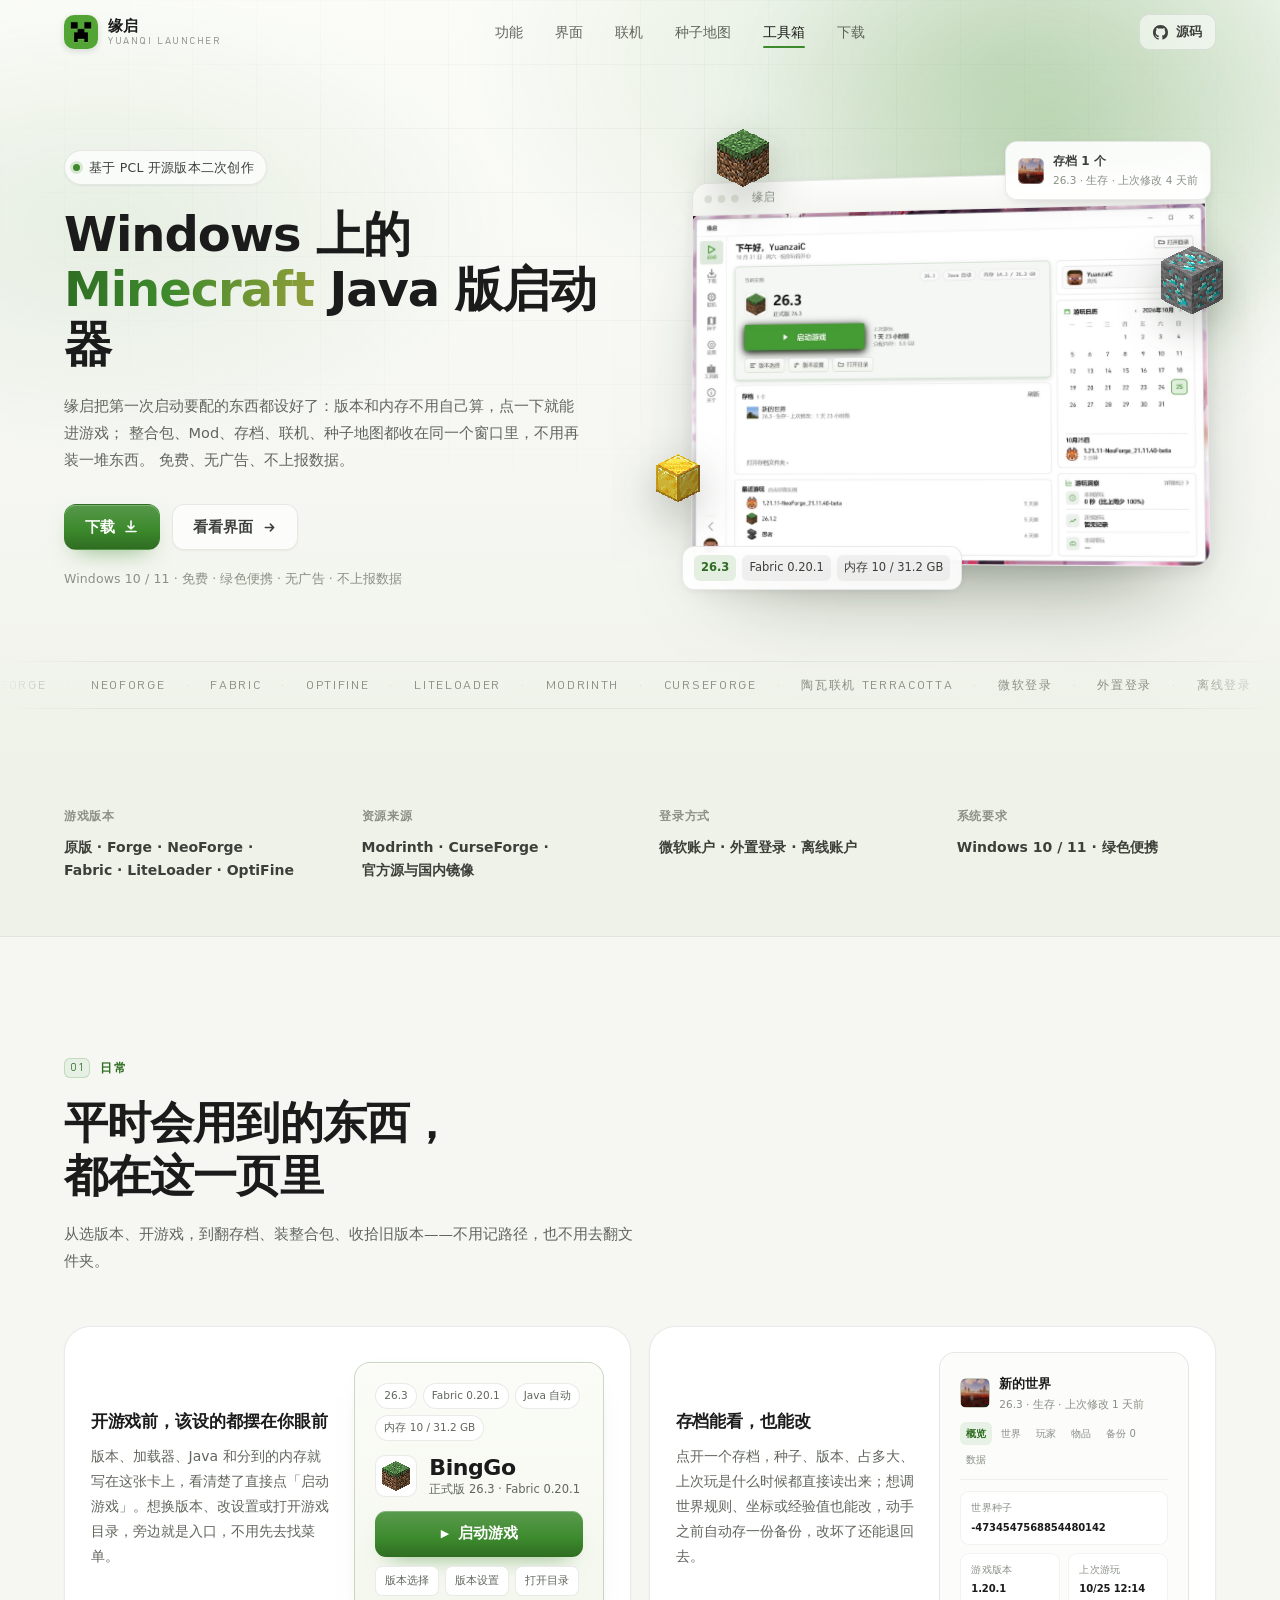
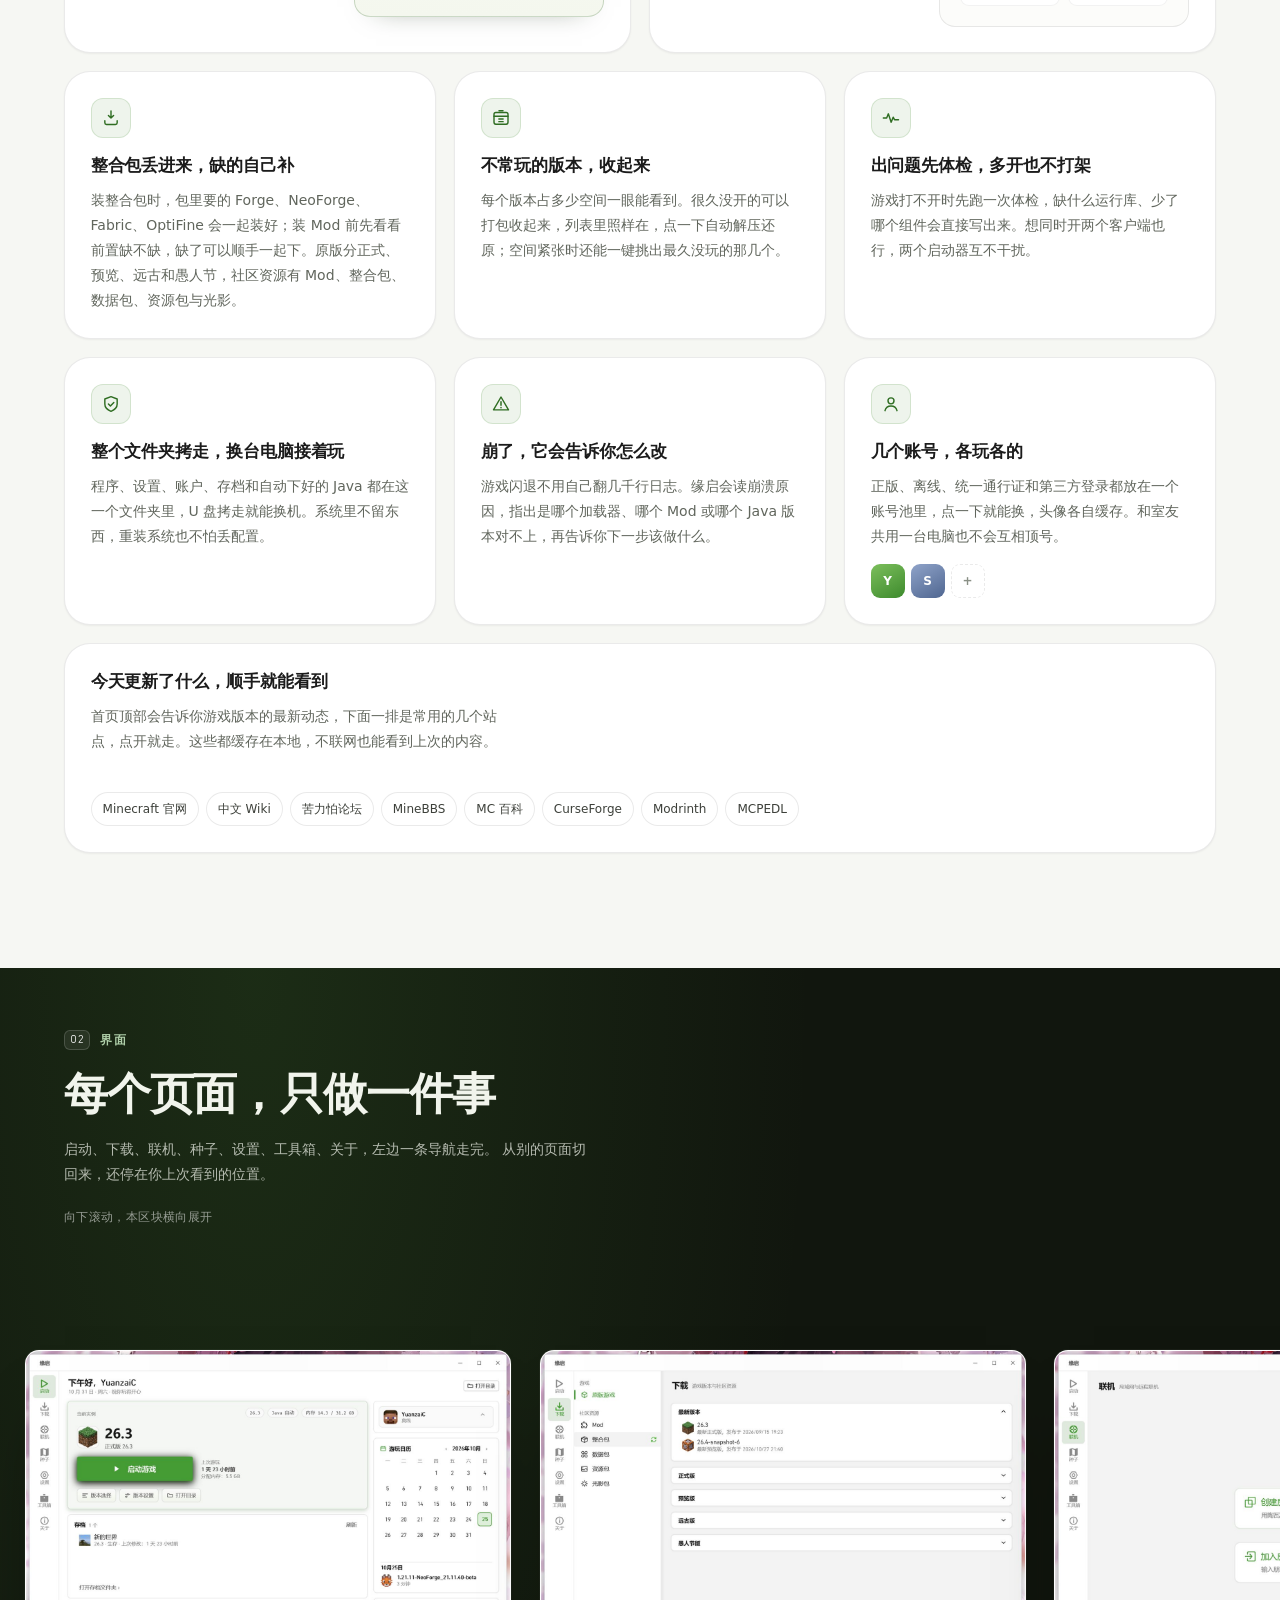
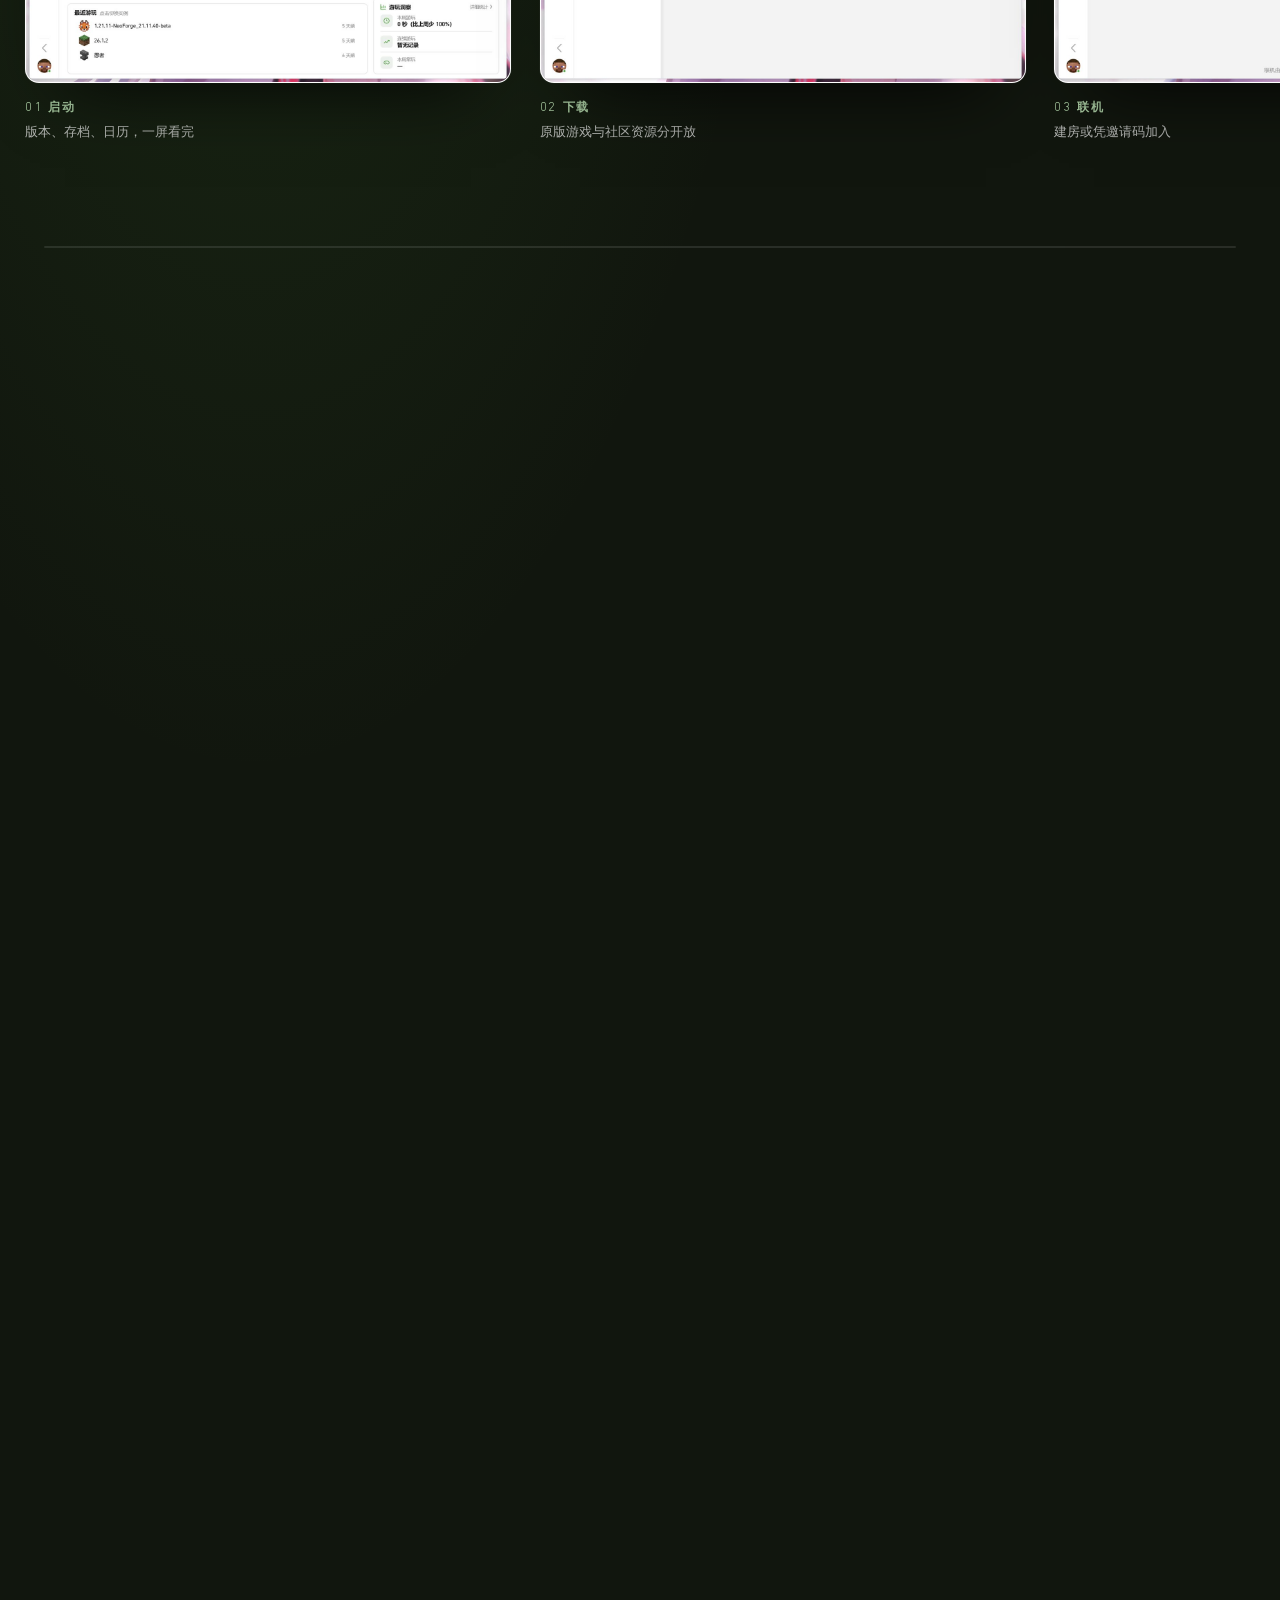
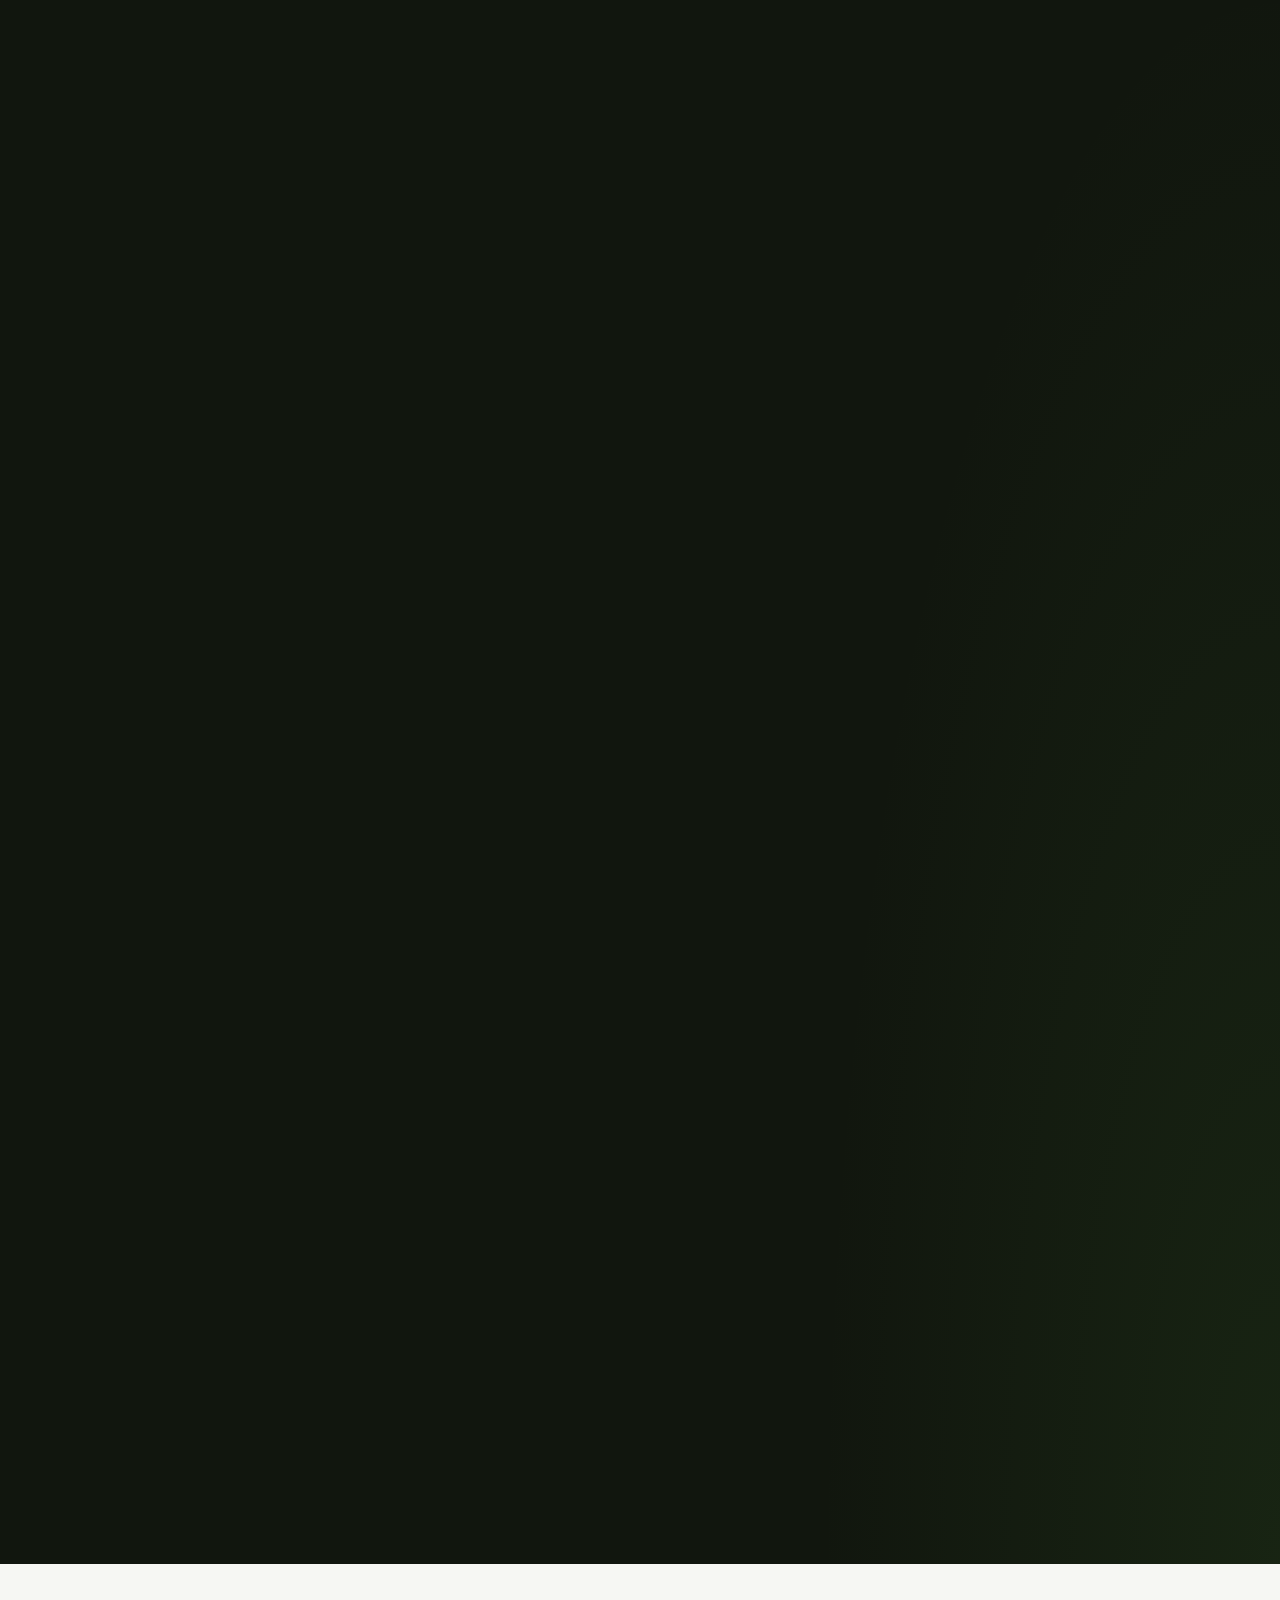
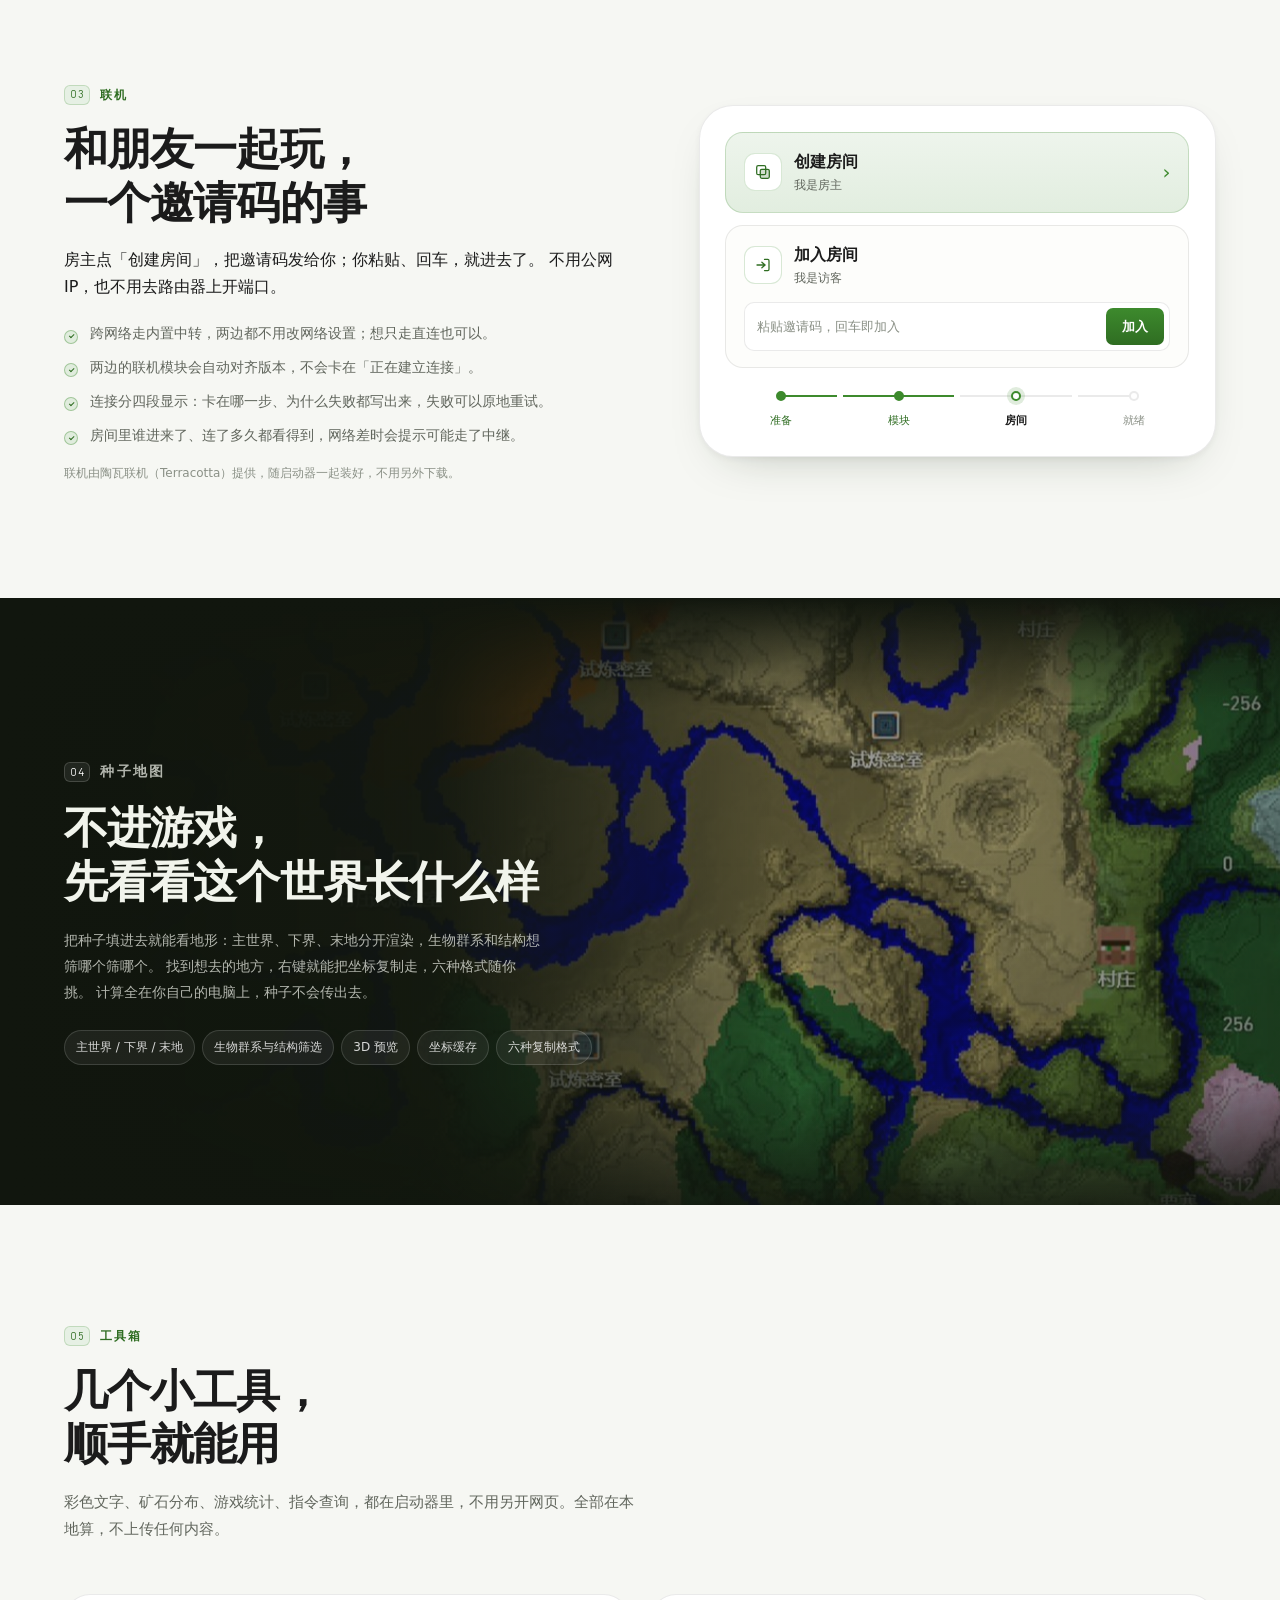
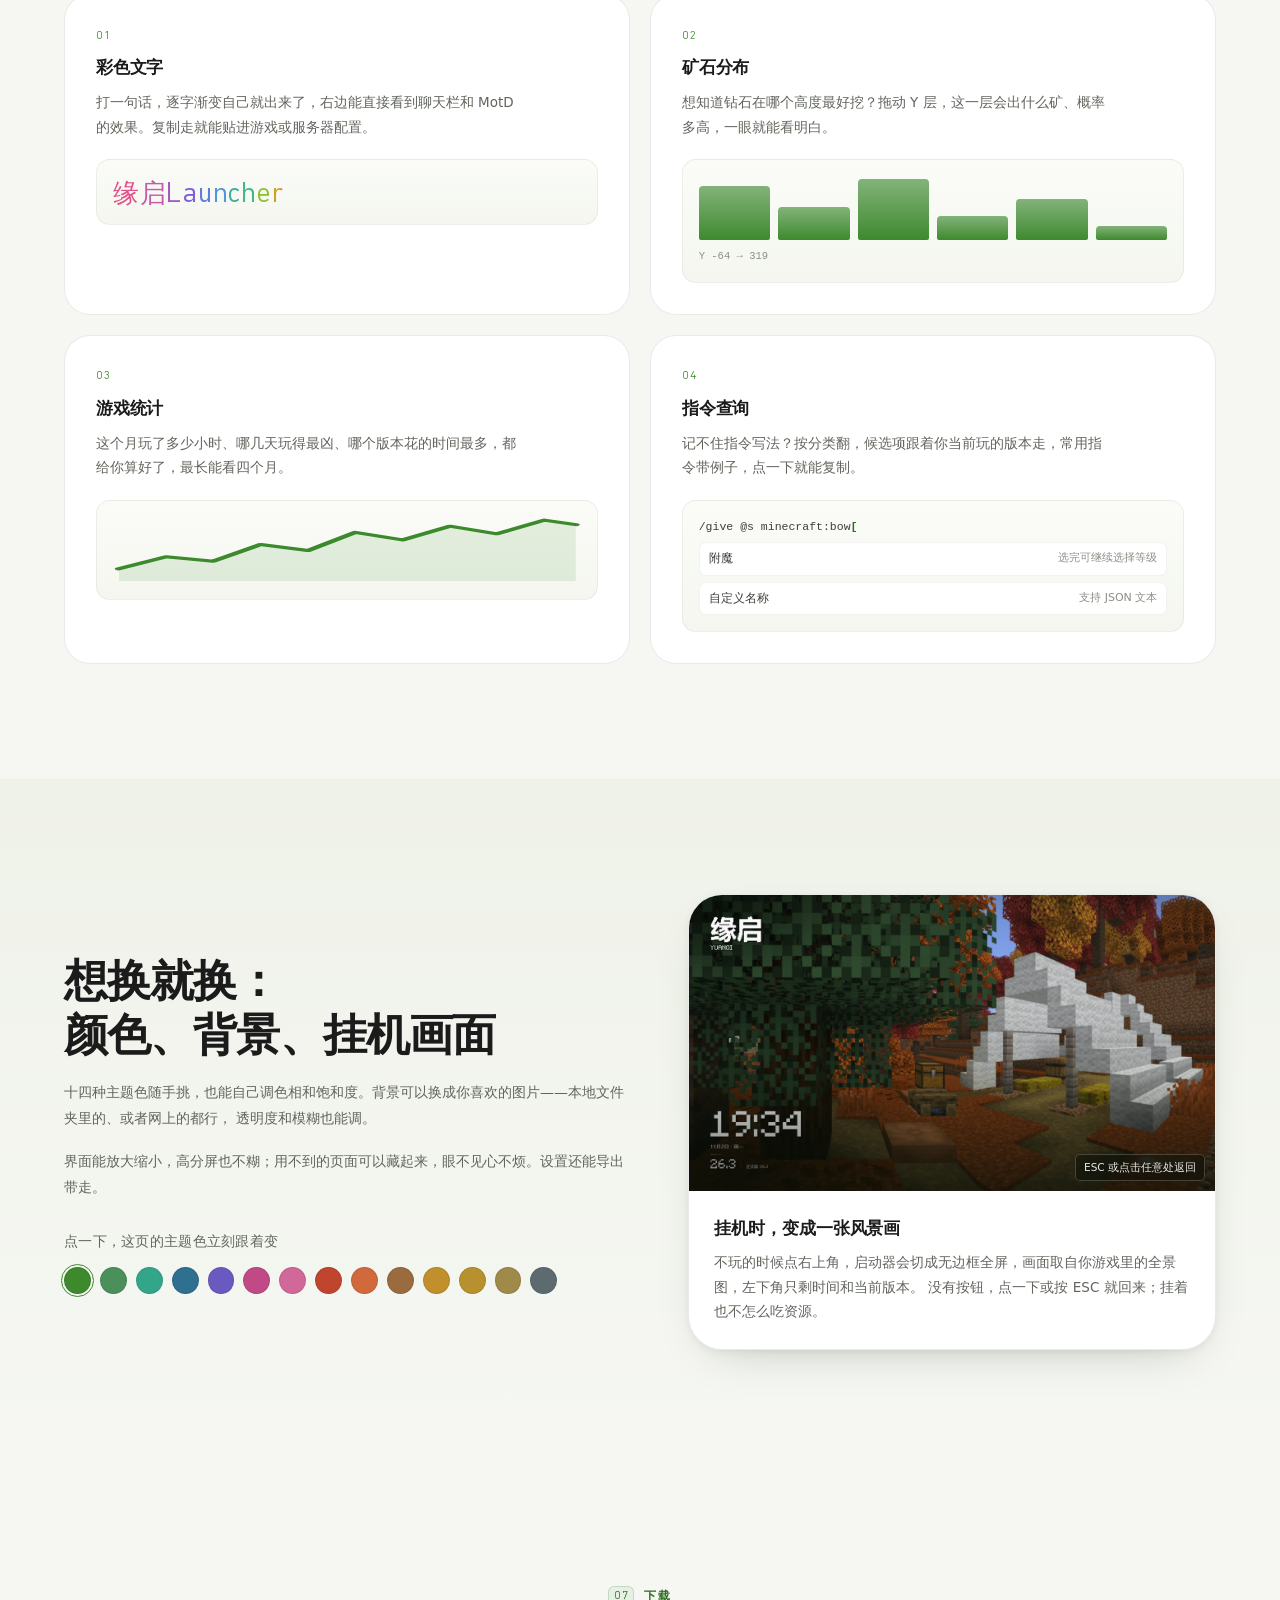
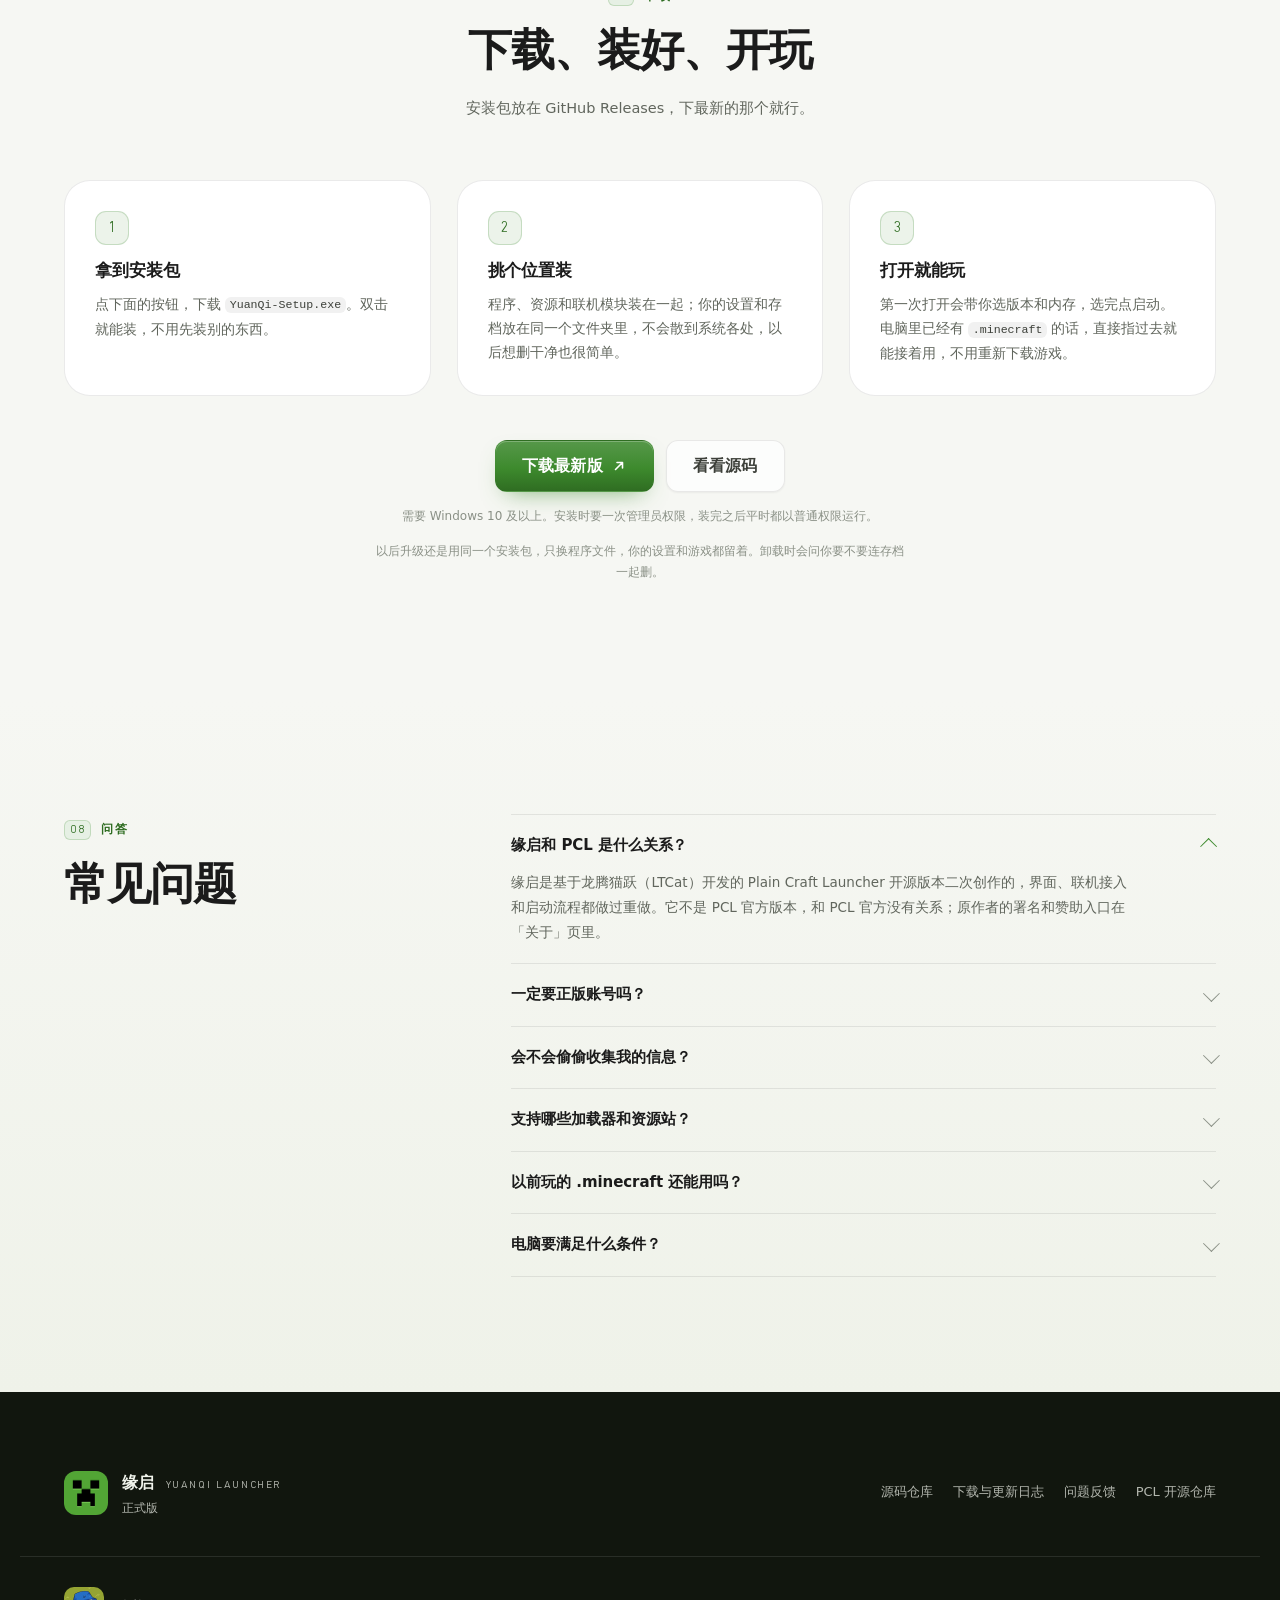
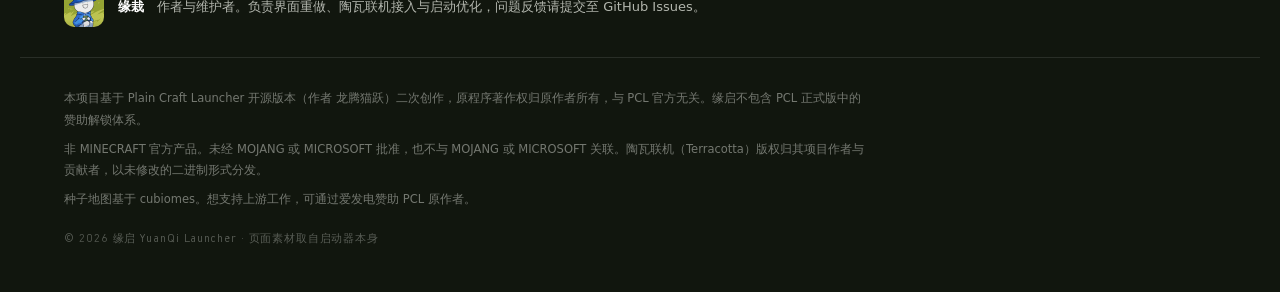
==== index.html @ d9a5ee14 "??:??????Windows ?? Minecraft Java ?????;????????" ====
<!doctype html>
<html lang="zh-CN" data-theme="grass">
<head>
<meta charset="utf-8">
<meta name="viewport" content="width=device-width, initial-scale=1, viewport-fit=cover">
<title>缘启 YuanQi Launcher · 为 Minecraft 重做的启动器</title>
<meta name="description" content="缘启是 Windows 上的 Minecraft Java 版启动器：装好就能玩，整合包自动补齐加载器，和朋友联机只要一个邀请码，存档、种子地图与工具箱都在同一个窗口里。免费、无广告、不上报数据。">
<meta name="theme-color" content="#3d8a2d">
<meta property="og:title" content="缘启 YuanQi Launcher">
<meta property="og:description" content="装好就能玩的 Minecraft 启动器：整合包自动补齐、邀请码联机、存档可读可改、种子地图本地渲染。免费、无广告、不上报数据。">
<meta property="og:image" content="assets/img/shot-home.jpg">
<link rel="icon" href="assets/img/logo.png" type="image/png">
<link rel="apple-touch-icon" href="assets/img/logo.png">
<link rel="preload" as="image" href="assets/img/shot-home.jpg">
<link rel="stylesheet" href="assets/css/site.css">
</head>
<body>

<div class="progress" id="progress" aria-hidden="true"><span></span></div>

<!-- ============ 顶栏 ============ -->
<header class="topbar" id="topbar">
  <div class="topbar__inner">
    <a class="brand" href="#top" aria-label="缘启 YuanQi Launcher 首页">
      <img class="brand__logo" src="assets/img/logo.png" alt="" width="34" height="34">
      <span class="brand__text">
        <strong>缘启</strong>
        <em>YuanQi Launcher</em>
      </span>
    </a>

    <nav class="nav" id="nav" aria-label="页面导航">
      <a href="#start">功能</a>
      <a href="#gallery">界面</a>
      <a href="#link">联机</a>
      <a href="#seedmap">种子地图</a>
      <a href="#tools">工具箱</a>
      <a href="#install">下载</a>
    </nav>

    <div class="topbar__right">
      <span class="version-chip" data-version="v{ver}" data-version-hide hidden title="当前正式版">v—</span>
      <a class="btn btn--ghost btn--sm" href="https://github.com/YuanzaiC/YuanQi-Launcher" target="_blank" rel="noopener">
        <svg viewBox="0 0 16 16" width="15" height="15" aria-hidden="true"><path fill="currentColor" d="M8 0C3.58 0 0 3.58 0 8c0 3.54 2.29 6.53 5.47 7.59.4.07.55-.17.55-.38 0-.19-.01-.82-.01-1.49-2.01.37-2.53-.49-2.69-.94-.09-.23-.48-.94-.82-1.13-.28-.15-.68-.52-.01-.53.63-.01 1.08.58 1.23.82.72 1.21 1.87.87 2.33.66.07-.52.28-.87.51-1.07-1.78-.2-3.64-.89-3.64-3.95 0-.87.31-1.59.82-2.15-.08-.2-.36-1.02.08-2.12 0 0 .67-.21 2.2.82.64-.18 1.32-.27 2-.27.68 0 1.36.09 2 .27 1.53-1.04 2.2-.82 2.2-.82.44 1.1.16 1.92.08 2.12.51.56.82 1.27.82 2.15 0 3.07-1.87 3.75-3.65 3.95.29.25.54.73.54 1.48 0 1.07-.01 1.93-.01 2.2 0 .21.15.46.55.38A8.01 8.01 0 0 0 16 8c0-4.42-3.58-8-8-8z"/></svg>
        源码
      </a>
      <button class="menu-btn" id="menuBtn" type="button" aria-expanded="false" aria-controls="mobileMenu" aria-label="打开导航">
        <span></span><span></span>
      </button>
    </div>
  </div>
</header>

<div class="mobile-menu" id="mobileMenu" hidden>
  <nav aria-label="移动导航">
    <a href="#start"><i>01</i>功能</a>
    <a href="#gallery"><i>02</i>界面</a>
    <a href="#link"><i>03</i>联机</a>
    <a href="#seedmap"><i>04</i>种子地图</a>
    <a href="#tools"><i>05</i>工具箱</a>
    <a href="#look"><i>06</i>个性化</a>
    <a href="#install"><i>07</i>下载</a>
  </nav>
  <div class="mobile-menu__foot">
    <span data-version="v{ver} · 正式版">正式版</span>
    <a href="https://github.com/YuanzaiC/YuanQi-Launcher" target="_blank" rel="noopener">GitHub ↗</a>
  </div>
</div>

<main id="top">

<!-- ============ 首屏 ============ -->
<section class="hero">
  <div class="hero__glow" aria-hidden="true"></div>
  <div class="container hero__grid">
    <div class="hero__copy">
      <p class="eyebrow reveal">
        <span class="dot"></span>基于 PCL 开源版本二次创作
      </p>
      <h1 class="hero__title">
        <span class="line reveal" style="--d:.05s">Windows 上的</span>
        <span class="line reveal" style="--d:.12s"><em>Minecraft</em> Java 版启动器</span>
      </h1>
      <p class="hero__lede reveal" style="--d:.2s">
        缘启把第一次启动要配的东西都设好了：版本和内存不用自己算，点一下就能进游戏；
        整合包、Mod、存档、联机、种子地图都收在同一个窗口里，不用再装一堆东西。
        免费、无广告、不上报数据。
      </p>
      <div class="hero__actions reveal" style="--d:.27s">
        <a class="btn btn--primary" href="#install">
          <span data-version="下载 {ver}">下载</span>
          <svg viewBox="0 0 16 16" width="16" height="16" aria-hidden="true"><path d="M8 2v8m0 0 3-3m-3 3L5 7M3 12.5h10" fill="none" stroke="currentColor" stroke-width="1.6" stroke-linecap="round" stroke-linejoin="round"/></svg>
        </a>
        <a class="btn btn--quiet" href="#gallery">
          看看界面
          <svg viewBox="0 0 16 16" width="15" height="15" aria-hidden="true"><path d="M3.5 8h9m0 0-3.6-3.6M12.5 8l-3.6 3.6" fill="none" stroke="currentColor" stroke-width="1.6" stroke-linecap="round" stroke-linejoin="round"/></svg>
        </a>
      </div>
      <p class="hero__meta reveal" style="--d:.33s">Windows 10 / 11 · 免费 · 绿色便携 · 无广告 · 不上报数据</p>
    </div>

    <div class="hero__visual reveal" style="--d:.2s">
      <div class="stage" id="heroStage">
        <img class="float-block float-block--grass" src="assets/img/blocks/grass.png" alt="" width="64" height="64" data-depth="26">
        <img class="float-block float-block--diamond" src="assets/img/blocks/diamond.png" alt="" width="300" height="300" data-depth="14">
        <img class="float-block float-block--gold" src="assets/img/blocks/gold.png" alt="" width="64" height="64" data-depth="34">

        <figure class="frame frame--hero" data-depth="-8">
          <div class="frame__bar">
            <i></i><i></i><i></i>
            <span>缘启</span>
          </div>
          <img src="assets/img/shot-home.jpg" alt="缘启首页：当前实例、存档、游玩日历与游玩洞察" width="1400" height="958">
        </figure>

        <div class="float-card float-card--ver" data-depth="18">
          <span class="tag tag--green">26.3</span>
          <span class="tag">Fabric 0.20.1</span>
          <span class="tag">内存 10 / 31.2 GB</span>
        </div>

        <div class="float-card float-card--save" data-depth="30">
          <div class="mini-save">
            <span class="mini-save__icon"></span>
            <div>
              <strong>存档 1 个</strong>
              <small>26.3 · 生存 · 上次修改 4 天前</small>
            </div>
          </div>
        </div>
      </div>
    </div>
  </div>

  <div class="ticker" aria-hidden="true">
    <div class="ticker__track">
      <span>Forge</span><b>·</b><span>NeoForge</span><b>·</b><span>Fabric</span><b>·</b><span>OptiFine</span><b>·</b><span>LiteLoader</span><b>·</b>
      <span>Modrinth</span><b>·</b><span>CurseForge</span><b>·</b><span>陶瓦联机 Terracotta</span><b>·</b>
      <span>微软登录</span><b>·</b><span>外置登录</span><b>·</b><span>离线登录</span><b>·</b>
      <span>Forge</span><b>·</b><span>NeoForge</span><b>·</b><span>Fabric</span><b>·</b><span>OptiFine</span><b>·</b><span>LiteLoader</span><b>·</b>
      <span>Modrinth</span><b>·</b><span>CurseForge</span><b>·</b><span>陶瓦联机 Terracotta</span><b>·</b>
      <span>微软登录</span><b>·</b><span>外置登录</span><b>·</b><span>离线登录</span><b>·</b>
    </div>
  </div>
</section>

<!-- ============ 规格 ============ -->
<section class="facts">
  <div class="container facts__grid facts__grid--spec">
    <div class="spec reveal">
      <span class="spec__k">游戏版本</span>
      <span class="spec__v"><span>原版</span>&nbsp;· <span>Forge</span>&nbsp;· <span>NeoForge</span>&nbsp;· <span>Fabric</span>&nbsp;· <span>LiteLoader</span>&nbsp;· <span>OptiFine</span></span>
    </div>
    <div class="spec reveal" style="--d:.06s">
      <span class="spec__k">资源来源</span>
      <span class="spec__v"><span>Modrinth</span>&nbsp;· <span>CurseForge</span>&nbsp;· <span>官方源与国内镜像</span></span>
    </div>
    <div class="spec reveal" style="--d:.12s">
      <span class="spec__k">登录方式</span>
      <span class="spec__v"><span>微软账户</span>&nbsp;· <span>外置登录</span>&nbsp;· <span>离线账户</span></span>
    </div>
    <div class="spec reveal" style="--d:.18s">
      <span class="spec__k">系统要求</span>
      <span class="spec__v"><span>Windows 10 / 11</span>&nbsp;· <span>绿色便携</span></span>
    </div>
  </div>
</section>

<!-- ============ 01 启动 ============ -->
<section class="section" id="start">
  <div class="container">
    <header class="section__head">
      <p class="kicker reveal"><i>01</i>日常</p>
      <h2 class="reveal" style="--d:.05s">平时会用到的东西，<br class="br-desk">都在这一页里</h2>
      <p class="section__sub reveal" style="--d:.1s">
        从选版本、开游戏，到翻存档、装整合包、收拾旧版本——不用记路径，也不用去翻文件夹。
      </p>
    </header>

    <div class="bento">
      <!-- A -->
      <article class="card card--wide reveal">
        <div class="card__body">
          <h3>开游戏前，该设的都摆在你眼前</h3>
          <p>版本、加载器、Java 和分到的内存就写在这张卡上，看清楚了直接点「启动游戏」。想换版本、改设置或打开游戏目录，旁边就是入口，不用先去找菜单。</p>
        </div>
        <div class="mock mock--launch" aria-hidden="true">
          <div class="mock__tags"><span>26.3</span><span>Fabric 0.20.1</span><span>Java 自动</span><span>内存 10 / 31.2 GB</span></div>
          <div class="mock__row">
            <div class="mock__icon"><img src="assets/img/blocks/grass.png" alt="" width="64" height="64"></div>
            <div class="mock__title">BingGo<small>正式版 26.3 · Fabric 0.20.1</small></div>
          </div>
          <div class="mock__play"><span>▶</span> 启动游戏</div>
          <div class="mock__actions"><span>版本选择</span><span>版本设置</span><span>打开目录</span></div>
        </div>
      </article>

      <!-- B -->
      <article class="card card--wide reveal" style="--d:.06s">
        <div class="card__body">
          <h3>存档能看，也能改</h3>
          <p>点开一个存档，种子、版本、占多大、上次玩是什么时候都直接读出来；想调世界规则、坐标或经验值也能改，动手之前自动存一份备份，改坏了还能退回去。</p>
        </div>
        <div class="mock mock--save" aria-hidden="true">
          <div class="mock__savehead"><i></i><div><b>新的世界</b><small>26.3 · 生存 · 上次修改 1 天前</small></div></div>
          <div class="mock__tabs"><b>概览</b><span>世界</span><span>玩家</span><span>物品</span><span>备份 0</span><span>数据</span></div>
          <div class="mock__kv">
            <div><small>世界种子</small><b>-4734547568854480142</b></div>
            <div><small>游戏版本</small><b>1.20.1</b></div>
            <div><small>上次游玩</small><b>10/25 12:14</b></div>
          </div>
        </div>
      </article>

      <!-- C 安装补齐 -->
      <article class="card reveal">
        <div class="card__icon">
          <svg viewBox="0 0 24 24" width="20" height="20" aria-hidden="true"><path d="M12 3.4v8.6m0 0 3.1-3.1M12 12 8.9 8.9" fill="none" stroke="currentColor" stroke-width="1.7" stroke-linecap="round" stroke-linejoin="round"/><path d="M4.6 15.2v2.6a2 2 0 0 0 2 2h10.8a2 2 0 0 0 2-2v-2.6" fill="none" stroke="currentColor" stroke-width="1.7" stroke-linecap="round"/></svg>
        </div>
        <h3>整合包丢进来，缺的自己补</h3>
        <p>装整合包时，包里要的 Forge、NeoForge、Fabric、OptiFine 会一起装好；装 Mod 前先看看前置缺不缺，缺了可以顺手一起下。原版分正式、预览、远古和愚人节，社区资源有 Mod、整合包、数据包、资源包与光影。</p>
      </article>

      <!-- D 版本归档 -->
      <article class="card reveal" style="--d:.06s">
        <div class="card__icon">
          <svg viewBox="0 0 24 24" width="20" height="20" aria-hidden="true"><rect x="3.6" y="5.4" width="16.8" height="14" rx="2.2" fill="none" stroke="currentColor" stroke-width="1.7"/><path d="M3.6 9.8h16.8M9.6 3.2h4.8" fill="none" stroke="currentColor" stroke-width="1.7" stroke-linecap="round"/><path d="M9.4 13.2h5.2M9.4 16.4h5.2" fill="none" stroke="currentColor" stroke-width="1.6" stroke-linecap="round"/></svg>
        </div>
        <h3>不常玩的版本，收起来</h3>
        <p>每个版本占多少空间一眼能看到。很久没开的可以打包收起来，列表里照样在，点一下自动解压还原；空间紧张时还能一键挑出最久没玩的那几个。</p>
      </article>

      <!-- 体检与多开 -->
      <article class="card reveal" style="--d:.12s">
        <div class="card__icon">
          <svg viewBox="0 0 24 24" width="20" height="20" aria-hidden="true"><path d="M2.8 12h4l2-5 3.4 10 2.4-6 1.6 3h4.8" fill="none" stroke="currentColor" stroke-width="1.7" stroke-linecap="round" stroke-linejoin="round"/></svg>
        </div>
        <h3>出问题先体检，多开也不打架</h3>
        <p>游戏打不开时先跑一次体检，缺什么运行库、少了哪个组件会直接写出来。想同时开两个客户端也行，两个启动器互不干扰。</p>
      </article>

      <!-- E 绿色便携 -->
      <article class="card reveal" style="--d:.12s">
        <div class="card__icon">
          <svg viewBox="0 0 24 24" width="20" height="20" aria-hidden="true"><path d="M12 3.2 19.4 6v6.1c0 4.3-2.9 7-7.4 8.7-4.5-1.7-7.4-4.4-7.4-8.7V6z" fill="none" stroke="currentColor" stroke-width="1.7" stroke-linejoin="round"/><path d="M8.9 12.1 11.3 14.5 15.4 10.2" fill="none" stroke="currentColor" stroke-width="1.7" stroke-linecap="round" stroke-linejoin="round"/></svg>
        </div>
        <h3>整个文件夹拷走，换台电脑接着玩</h3>
        <p>程序、设置、账户、存档和自动下好的 Java 都在这一个文件夹里，U 盘拷走就能换机。系统里不留东西，重装系统也不怕丢配置。</p>
      </article>

      <!-- D -->
      <article class="card reveal" style="--d:.06s">
        <div class="card__icon">
          <svg viewBox="0 0 24 24" width="20" height="20" aria-hidden="true"><path d="M12 3.6 21 19H3z" fill="none" stroke="currentColor" stroke-width="1.7" stroke-linejoin="round"/><path d="M12 9.4v4.2M12 16.3v.1" fill="none" stroke="currentColor" stroke-width="1.8" stroke-linecap="round"/></svg>
        </div>
        <h3>崩了，它会告诉你怎么改</h3>
        <p>游戏闪退不用自己翻几千行日志。缘启会读崩溃原因，指出是哪个加载器、哪个 Mod 或哪个 Java 版本对不上，再告诉你下一步该做什么。</p>
      </article>

      <!-- 多账户 -->
      <article class="card reveal">
        <div class="card__icon">
          <svg viewBox="0 0 24 24" width="20" height="20" aria-hidden="true"><circle cx="12" cy="8.2" r="3.6" fill="none" stroke="currentColor" stroke-width="1.7"/><path d="M4.8 20c.9-3.6 3.7-5.6 7.2-5.6s6.3 2 7.2 5.6" fill="none" stroke="currentColor" stroke-width="1.7" stroke-linecap="round"/></svg>
        </div>
        <h3>几个账号，各玩各的</h3>
        <p>正版、离线、统一通行证和第三方登录都放在一个账号池里，点一下就能换，头像各自缓存。和室友共用一台电脑也不会互相顶号。</p>
        <div class="mini-accounts" aria-hidden="true">
          <span class="mini-accounts__a">Y</span>
          <span class="mini-accounts__b">S</span>
          <span class="mini-accounts__c">+</span>
        </div>
      </article>

      <!-- F -->
      <article class="card card--full reveal">
        <div class="card__body card__body--row">
          <div>
            <h3>今天更新了什么，顺手就能看到</h3>
            <p>首页顶部会告诉你游戏版本的最新动态，下面一排是常用的几个站点，点开就走。这些都缓存在本地，不联网也能看到上次的内容。</p>
          </div>
          <ul class="chips" aria-label="社区入口">
            <li>Minecraft 官网</li><li>中文 Wiki</li><li>苦力怕论坛</li><li>MineBBS</li>
            <li>MC 百科</li><li>CurseForge</li><li>Modrinth</li><li>MCPEDL</li>
          </ul>
        </div>
      </article>
    </div>
  </div>
</section>

<!-- ============ 02 界面画廊 ============ -->
<section class="gallery" id="gallery">
  <div class="gallery__sticky">
    <div class="gallery__head container">
      <p class="kicker kicker--light reveal"><i>02</i>界面</p>
      <h2 class="reveal" style="--d:.05s">每个页面，只做一件事</h2>
      <p class="reveal" style="--d:.1s">
        启动、下载、联机、种子、设置、工具箱、关于，左边一条导航走完。
        从别的页面切回来，还停在你上次看到的位置。
      </p>
      <p class="gallery__hint reveal" style="--d:.15s">
        <span class="gallery__hint-desk">向下滚动，本区块横向展开</span>
        <span class="gallery__hint-mobile">左右滑动切换</span>
      </p>
    </div>

    <div class="gallery__viewport" id="galleryViewport">
      <div class="gallery__track" id="galleryTrack">
        <figure class="shot reveal">
          <div class="frame"><img src="assets/img/shot-home.jpg" alt="启动页：当前实例、存档、游玩日历、游玩洞察" width="1400" height="958" loading="lazy"></div>
          <figcaption><b>01 启动</b><span>版本、存档、日历，一屏看完</span></figcaption>
        </figure>
        <figure class="shot reveal" style="--d:.04s">
          <div class="frame"><img src="assets/img/shot-download.jpg" alt="下载页：原版游戏与社区资源" width="1400" height="958" loading="lazy"></div>
          <figcaption><b>02 下载</b><span>原版游戏与社区资源分开放</span></figcaption>
        </figure>
        <figure class="shot reveal" style="--d:.08s">
          <div class="frame"><img src="assets/img/shot-link.jpg" alt="联机页：创建房间与加入房间" width="1400" height="958" loading="lazy"></div>
          <figcaption><b>03 联机</b><span>建房或凭邀请码加入</span></figcaption>
        </figure>
        <figure class="shot reveal" style="--d:.12s">
          <div class="frame"><img src="assets/img/shot-seedmap.jpg" alt="种子地图：主世界地形与结构标记" width="1400" height="958" loading="lazy"></div>
          <figcaption><b>04 种子地图</b><span>本地渲染，地形结构随你筛</span></figcaption>
        </figure>
        <figure class="shot reveal" style="--d:.16s">
          <div class="frame"><img src="assets/img/shot-save.jpg" alt="存档概览：种子、版本、大小、玩家" width="1400" height="966" loading="lazy"></div>
          <figcaption><b>05 存档 · 概览</b><span>种子、体积、玩家与时间</span></figcaption>
        </figure>
        <figure class="shot reveal" style="--d:.2s">
          <div class="frame"><img src="assets/img/shot-save-world.jpg" alt="存档世界页签" width="1400" height="966" loading="lazy"></div>
          <figcaption><b>06 存档 · 世界</b><span>页签横排，切起来不费劲</span></figcaption>
        </figure>
        <figure class="shot reveal" style="--d:.24s">
          <div class="frame"><img src="assets/img/shot-colortext.jpg" alt="彩色文字生成器：渐变、颜色、实时预览" width="1400" height="958" loading="lazy"></div>
          <figcaption><b>07 彩色文字</b><span>边调边看，直接复制</span></figcaption>
        </figure>
        <figure class="shot reveal" style="--d:.28s">
          <div class="frame"><img src="assets/img/shot-command.jpg" alt="指令查询：组件候选与示例" width="1400" height="958" loading="lazy"></div>
          <figcaption><b>08 指令查询</b><span>候选列在下面，点一下就填</span></figcaption>
        </figure>
      </div>
    </div>
    <div class="gallery__bar" aria-hidden="true"><span id="galleryBar"></span></div>
  </div>
</section>

<!-- ============ 03 联机 ============ -->
<section class="section" id="link">
  <div class="container link__grid">
    <div class="link__copy">
      <p class="kicker reveal"><i>03</i>联机</p>
      <h2 class="reveal" style="--d:.05s">和朋友一起玩，<br class="br-desk">一个邀请码的事</h2>
      <p class="reveal" style="--d:.1s">
        房主点「创建房间」，把邀请码发给你；你粘贴、回车，就进去了。
        不用公网 IP，也不用去路由器上开端口。
      </p>
      <ul class="ticks reveal" style="--d:.15s">
        <li>跨网络走内置中转，两边都不用改网络设置；想只走直连也可以。</li>
        <li>两边的联机模块会自动对齐版本，不会卡在「正在建立连接」。</li>
        <li>连接分四段显示：卡在哪一步、为什么失败都写出来，失败可以原地重试。</li>
        <li>房间里谁进来了、连了多久都看得到，网络差时会提示可能走了中继。</li>
      </ul>
      <p class="byline reveal" style="--d:.2s">联机由陶瓦联机（Terracotta）提供，随启动器一起装好，不用另外下载。</p>
    </div>

    <div class="link__card reveal" style="--d:.12s">
      <div class="room room--make">
        <div class="room__head">
          <span class="room__icon">
            <svg viewBox="0 0 24 24" width="18" height="18" aria-hidden="true"><rect x="3.6" y="3.6" width="12" height="12" rx="2" fill="none" stroke="currentColor" stroke-width="1.7"/><rect x="8.4" y="8.4" width="12" height="12" rx="2" fill="currentColor" opacity=".22"/><rect x="8.4" y="8.4" width="12" height="12" rx="2" fill="none" stroke="currentColor" stroke-width="1.7"/></svg>
          </span>
          <div><b>创建房间</b><small>我是房主</small></div>
          <span class="room__arrow">›</span>
        </div>
      </div>

      <div class="room room--join">
        <div class="room__head">
          <span class="room__icon">
            <svg viewBox="0 0 24 24" width="18" height="18" aria-hidden="true"><path d="M14 4.6h4.4A1.6 1.6 0 0 1 20 6.2v11.6a1.6 1.6 0 0 1-1.6 1.6H14M10.5 8.2 14.8 12l-4.3 3.8M14.4 12H4" fill="none" stroke="currentColor" stroke-width="1.7" stroke-linecap="round" stroke-linejoin="round"/></svg>
          </span>
          <div><b>加入房间</b><small>我是访客</small></div>
        </div>
        <div class="room__field">
          <span>粘贴邀请码，回车即加入</span>
          <b>加入</b>
        </div>
      </div>

      <ol class="steps" aria-label="连接四段">
        <li class="done">准备</li>
        <li class="done">模块</li>
        <li class="now">房间</li>
        <li>就绪</li>
      </ol>
    </div>
  </div>
</section>

<!-- ============ 04 种子地图 ============ -->
<section class="seedmap" id="seedmap">
  <div class="seedmap__media" aria-hidden="true">
    <img src="assets/img/seedmap-crop.jpg" alt="" width="1300" height="1107" loading="lazy" id="seedmapImg">
  </div>
  <div class="container seedmap__inner">
    <p class="kicker kicker--light reveal"><i>04</i>种子地图</p>
    <h2 class="reveal" style="--d:.05s">不进游戏，<br>先看看这个世界长什么样</h2>
    <p class="reveal" style="--d:.1s">
      把种子填进去就能看地形：主世界、下界、末地分开渲染，生物群系和结构想筛哪个筛哪个。
      找到想去的地方，右键就能把坐标复制走，六种格式随你挑。
      计算全在你自己的电脑上，种子不会传出去。
    </p>
    <ul class="chips chips--dark reveal" style="--d:.15s">
      <li>主世界 / 下界 / 末地</li><li>生物群系与结构筛选</li><li>3D 预览</li><li>坐标缓存</li><li>六种复制格式</li>
    </ul>
  </div>
</section>

<!-- ============ 05 工具箱 ============ -->
<section class="section" id="tools">
  <div class="container">
    <header class="section__head">
      <p class="kicker reveal"><i>05</i>工具箱</p>
      <h2 class="reveal" style="--d:.05s">几个小工具，<br class="br-desk">顺手就能用</h2>
      <p class="section__sub reveal" style="--d:.1s">彩色文字、矿石分布、游戏统计、指令查询，都在启动器里，不用另开网页。全部在本地算，不上传任何内容。</p>
    </header>

    <div class="tools">
      <article class="tool reveal">
        <span class="tool__no">01</span>
        <h3>彩色文字</h3>
        <p>打一句话，逐字渐变自己就出来了，右边能直接看到聊天栏和 MotD 的效果。复制走就能贴进游戏或服务器配置。</p>
        <div class="tool__demo tool__demo--text" aria-hidden="true"><span class="grad-text"><span style="color:#e0508a">缘</span><span style="color:#c25ba8">启</span><span style="color:#a05ac2">L</span><span style="color:#7f5ed5">a</span><span style="color:#5f7ce0">u</span><span style="color:#4f97df">n</span><span style="color:#3fae9e">c</span><span style="color:#3fb98a">h</span><span style="color:#8fc22f">e</span><span style="color:#c9a227">r</span></span></div>
      </article>

      <article class="tool reveal" style="--d:.06s">
        <span class="tool__no">02</span>
        <h3>矿石分布</h3>
        <p>想知道钻石在哪个高度最好挖？拖动 Y 层，这一层会出什么矿、概率多高，一眼就能看明白。</p>
        <div class="tool__demo tool__demo--ore" aria-hidden="true">
          <div class="ore-bar"><i style="--h:84%"></i><i style="--h:52%"></i><i style="--h:96%"></i><i style="--h:38%"></i><i style="--h:64%"></i><i style="--h:22%"></i></div>
          <small>Y -64 → 319</small>
        </div>
      </article>

      <article class="tool reveal" style="--d:.12s">
        <span class="tool__no">03</span>
        <h3>游戏统计</h3>
        <p>这个月玩了多少小时、哪几天玩得最凶、哪个版本花的时间最多，都给你算好了，最长能看四个月。</p>
        <div class="tool__demo tool__demo--stats" aria-hidden="true">
          <svg viewBox="0 0 120 46" preserveAspectRatio="none"><path d="M2 38 14 30 26 33 38 22 50 26 62 14 74 19 86 10 98 15 110 6 118 9" fill="none" stroke="currentColor" stroke-width="2" stroke-linecap="round" stroke-linejoin="round"/><path d="M2 38 14 30 26 33 38 22 50 26 62 14 74 19 86 10 98 15 110 6 118 9V46H2z" fill="currentColor" opacity=".12"/></svg>
        </div>
      </article>

      <article class="tool reveal" style="--d:.18s">
        <span class="tool__no">04</span>
        <h3>指令查询</h3>
        <p>记不住指令写法？按分类翻，候选项跟着你当前玩的版本走，常用指令带例子，点一下就能复制。</p>
        <div class="tool__demo tool__demo--cmd" aria-hidden="true">
          <span class="cmd-line">/give @s minecraft:bow<b>[</b></span>
          <span class="cmd-pick">附魔<em>选完可继续选择等级</em></span>
          <span class="cmd-pick">自定义名称<em>支持 JSON 文本</em></span>
        </div>
      </article>
    </div>
  </div>
</section>

<!-- ============ 06 个性化 ============ -->
<section class="section section--tint" id="look">
  <div class="container">
    <div class="look__grid">
      <div class="look__copy">
        <p class="kicker reveal"><i>06</i>个性化</p>
        <h2 class="reveal" style="--d:.05s">想换就换：<br>颜色、背景、挂机画面</h2>
        <p class="reveal" style="--d:.1s">
          十四种主题色随手挑，也能自己调色相和饱和度。背景可以换成你喜欢的图片——本地文件夹里的、或者网上的都行，
          透明度和模糊也能调。
        </p>
        <p class="reveal" style="--d:.15s">界面能放大缩小，高分屏也不糊；用不到的页面可以藏起来，眼不见心不烦。设置还能导出带走。</p>

        <div class="swatches reveal" style="--d:.2s">
          <p class="swatches__label">点一下，这页的主题色立刻跟着变</p>
          <div class="swatches__row" id="swatches" role="group" aria-label="主题色">
            <button type="button" data-theme="grass"  style="--c:#3d8a2d" aria-label="青草" aria-pressed="true"><span>青草</span></button>
            <button type="button" data-theme="bamboo" style="--c:#4b8f5a" aria-label="竹青" aria-pressed="false"><span>竹青</span></button>
            <button type="button" data-theme="mint"   style="--c:#33a68a" aria-label="薄荷" aria-pressed="false"><span>薄荷</span></button>
            <button type="button" data-theme="deep"   style="--c:#2f6f8f" aria-label="深海" aria-pressed="false"><span>深海</span></button>
            <button type="button" data-theme="purple" style="--c:#6a5ac0" aria-label="夜紫" aria-pressed="false"><span>夜紫</span></button>
            <button type="button" data-theme="rose"   style="--c:#c04a86" aria-label="玫红" aria-pressed="false"><span>玫红</span></button>
            <button type="button" data-theme="sakura" style="--c:#d0699a" aria-label="樱粉" aria-pressed="false"><span>樱粉</span></button>
            <button type="button" data-theme="vermil" style="--c:#c0452f" aria-label="朱砂" aria-pressed="false"><span>朱砂</span></button>
            <button type="button" data-theme="dusk"   style="--c:#d2693c" aria-label="晚霞" aria-pressed="false"><span>晚霞</span></button>
            <button type="button" data-theme="caramel" style="--c:#9a6b3f" aria-label="焦糖" aria-pressed="false"><span>焦糖</span></button>
            <button type="button" data-theme="amber"  style="--c:#c1902c" aria-label="琥珀" aria-pressed="false"><span>琥珀</span></button>
            <button type="button" data-theme="gold"   style="--c:#b8912f" aria-label="鎏金" aria-pressed="false"><span>鎏金</span></button>
            <button type="button" data-theme="wheat"  style="--c:#a08a4a" aria-label="麦穗" aria-pressed="false"><span>麦穗</span></button>
            <button type="button" data-theme="ink"    style="--c:#5d6a70" aria-label="水墨" aria-pressed="false"><span>水墨</span></button>
          </div>
        </div>
      </div>

      <aside class="sleep reveal" style="--d:.1s">
        <div class="sleep__media">
          <img src="assets/img/immersive.jpg" alt="休眠观赏页：全屏全景、左下角时间与版本号" width="1280" height="720" loading="lazy">
          <span class="sleep__esc">ESC 或点击任意处返回</span>
        </div>
        <div class="sleep__body">
          <h3>挂机时，变成一张风景画</h3>
          <p>
            不玩的时候点右上角，启动器会切成无边框全屏，画面取自你游戏里的全景图，左下角只剩时间和当前版本。
            没有按钮，点一下或按 ESC 就回来；挂着也不怎么吃资源。
          </p>
        </div>
      </aside>
    </div>
  </div>
</section>

<!-- ============ 07 下载与安装 ============ -->
<section class="section" id="install">
  <div class="container">
    <header class="section__head section__head--center">
      <p class="kicker reveal"><i>07</i>下载</p>
      <h2 class="reveal" style="--d:.05s">下载、装好、开玩</h2>
      <p class="section__sub reveal" style="--d:.1s">安装包放在 GitHub Releases，下最新的那个就行。</p>
    </header>

    <ol class="install">
      <li class="install__step reveal">
        <span class="install__no">1</span>
        <h3>拿到安装包</h3>
        <p>点下面的按钮，下载 <code data-version="YuanQi-Setup-{ver}.exe">YuanQi-Setup.exe</code>。双击就能装，不用先装别的东西。</p>
      </li>
      <li class="install__step reveal" style="--d:.07s">
        <span class="install__no">2</span>
        <h3>挑个位置装</h3>
        <p>程序、资源和联机模块装在一起；你的设置和存档放在同一个文件夹里，不会散到系统各处，以后想删干净也很简单。</p>
      </li>
      <li class="install__step reveal" style="--d:.14s">
        <span class="install__no">3</span>
        <h3>打开就能玩</h3>
        <p>第一次打开会带你选版本和内存，选完点启动。电脑里已经有 <code>.minecraft</code> 的话，直接指过去就能接着用，不用重新下载游戏。</p>
      </li>
    </ol>

    <div class="install__cta reveal" style="--d:.1s">
      <a class="btn btn--primary btn--lg" href="https://github.com/YuanzaiC/YuanQi-Launcher/releases/latest" target="_blank" rel="noopener">
        <span data-version="下载 {ver}">下载最新版</span>
        <svg viewBox="0 0 16 16" width="16" height="16" aria-hidden="true"><path d="M4.5 11.5 11.5 4.5M6 4.5h5.5V10" fill="none" stroke="currentColor" stroke-width="1.6" stroke-linecap="round" stroke-linejoin="round"/></svg>
      </a>
      <a class="btn btn--quiet btn--lg" href="https://github.com/YuanzaiC/YuanQi-Launcher" target="_blank" rel="noopener">看看源码</a>
    </div>
    <p class="install__note reveal" style="--d:.14s">需要 Windows 10 及以上。安装时要一次管理员权限，装完之后平时都以普通权限运行。</p>
    <p class="install__note reveal" style="--d:.16s">以后升级还是用同一个安装包，只换程序文件，你的设置和游戏都留着。卸载时会问你要不要连存档一起删。</p>
  </div>
</section>

<!-- ============ FAQ ============ -->
<section class="section section--faq" id="faq">
  <div class="container faq">
    <header class="faq__head">
      <p class="kicker reveal"><i>08</i>问答</p>
      <h2 class="reveal" style="--d:.05s">常见问题</h2>
    </header>

    <div class="faq__list">
      <details class="reveal" open>
        <summary>缘启和 PCL 是什么关系？</summary>
        <p>缘启是基于龙腾猫跃（LTCat）开发的 Plain Craft Launcher 开源版本二次创作的，界面、联机接入和启动流程都做过重做。它不是 PCL 官方版本，和 PCL 官方没有关系；原作者的署名和赞助入口在「关于」页里。</p>
      </details>
      <details class="reveal" style="--d:.04s">
        <summary>一定要正版账号吗？</summary>
        <p>不一定。微软账户会走正版验证；也可以用外置登录（Authlib-Injector 服务器）或者离线账户玩单人世界和自建服务器。启动器会提醒支持正版，但不会强制。</p>
      </details>
      <details class="reveal" style="--d:.08s">
        <summary>会不会偷偷收集我的信息？</summary>
        <p>不会。缘启没有内置任何上报通道，登录凭据、设置和缓存都只存在你自己的文件夹里。唯一会写进系统的地方，是你主动勾选「使用高性能显卡」时写入的一条显卡偏好设置。</p>
      </details>
      <details class="reveal" style="--d:.12s">
        <summary>支持哪些加载器和资源站？</summary>
        <p>Forge、NeoForge、Fabric、LiteLoader、OptiFine 都支持（暂不支持 Quilt）。Mod 和整合包来自 Modrinth 与 CurseForge，原版游戏走官方源和国内镜像；装整合包时会按包里的清单把加载器补齐，装 Mod 前会检查前置依赖。</p>
      </details>
      <details class="reveal" style="--d:.1s">
        <summary>以前玩的 .minecraft 还能用吗？</summary>
        <p>能。在启动页点「添加文件夹」，指到你原来的 <code>.minecraft</code> 就行，里面的版本、存档、资源包会直接出现在列表里；整合包压缩包也能直接拖进来。游戏文件不用重下，只需要装一次启动器。</p>
      </details>
      <details class="reveal" style="--d:.14s">
        <summary>电脑要满足什么条件？</summary>
        <p>Windows 10 及以上即可。启动器本身基于 .NET Framework 4.8；内置浏览器和部分动画需要 WebView2 运行时；联机模块需要 VC++ 运行库。这几个组件缺了会直接提示你，不会让你自己去猜。</p>
      </details>
    </div>
  </div>
</section>

</main>

<!-- ============ 页脚 ============ -->
<footer class="footer">
  <div class="container footer__top">
    <div class="footer__brand">
      <img src="assets/img/logo.png" alt="" width="44" height="44">
      <div>
        <b>缘启 <span>YuanQi Launcher</span></b>
        <small data-version="v{ver} · 正式版">正式版</small>
      </div>
    </div>
    <nav class="footer__links" aria-label="页脚导航">
      <a href="https://github.com/YuanzaiC/YuanQi-Launcher" target="_blank" rel="noopener">源码仓库</a>
      <a href="https://github.com/YuanzaiC/YuanQi-Launcher/releases/latest" target="_blank" rel="noopener">下载与更新日志</a>
      <a href="https://github.com/YuanzaiC/YuanQi-Launcher/issues" target="_blank" rel="noopener">问题反馈</a>
      <a href="https://github.com/Meloong-Git/PCL" target="_blank" rel="noopener">PCL 开源仓库</a>
    </nav>
  </div>

  <div class="container footer__author">
    <img src="assets/img/avatar.jpg" alt="" width="40" height="40">
    <p><b>缘栽</b>　作者与维护者。负责界面重做、陶瓦联机接入与启动优化，问题反馈请提交至 GitHub Issues。</p>
  </div>

  <div class="container footer__legal">
    <p>本项目基于 Plain Craft Launcher 开源版本（作者 龙腾猫跃）二次创作，原程序著作权归原作者所有，与 PCL 官方无关。缘启不包含 PCL 正式版中的赞助解锁体系。</p>
    <p>非 MINECRAFT 官方产品。未经 MOJANG 或 MICROSOFT 批准，也不与 MOJANG 或 MICROSOFT 关联。陶瓦联机（Terracotta）版权归其项目作者与贡献者，以未修改的二进制形式分发。</p>
    <p>种子地图基于 cubiomes。想支持上游工作，可通过爱发电赞助 PCL 原作者。</p>
    <p class="footer__copy">© 2026 缘启 YuanQi Launcher · 页面素材取自启动器本身</p>
  </div>
</footer>

<button class="to-top" id="toTop" type="button" aria-label="回到顶部">
  <svg viewBox="0 0 16 16" width="16" height="16" aria-hidden="true"><path d="M8 13V4m0 0L4 8m4-4 4 4" fill="none" stroke="currentColor" stroke-width="1.7" stroke-linecap="round" stroke-linejoin="round"/></svg>
</button>

<script src="assets/js/site.js" defer></script>
</body>
</html>
---- assets/css/site.css ----
/* ============================================================
   缘启 YuanQi Launcher · 官网页面
   配色取自启动器 Application.xaml（#3d8a2d / #2f6d22 / #bbdca8 / #1b1b1b）
   ============================================================ */

@font-face{
  font-family:"PCL English";
  src:url("../fonts/pcl-english.ttf") format("truetype");
  font-weight:100 900;
  font-display:swap;
}

/* ---------- 变量 ---------- */
:root{
  /* 主题色（默认：青草） */
  --accent:#3d8a2d;
  --accent-deep:#2f6d22;
  --accent-soft:#e4efd9;
  --accent-line:#c9dfb8;

  --paper:#f6f7f3;
  --paper-2:#eff2e9;
  --ink:#1b1b1b;
  --ink-2:#3d403a;
  --muted:#61665d;
  --muted-2:#8a9086;
  --line:rgba(27,27,27,.09);
  --line-soft:rgba(27,27,27,.055);
  --white:#fff;

  --dark:#11160e;
  --dark-2:#182013;
  --dark-line:rgba(255,255,255,.1);
  --dark-ink:#f1f4ec;
  --dark-muted:rgba(241,244,236,.72);

  --r-sm:12px;
  --r:18px;
  --r-lg:26px;
  --r-xl:34px;

  --shadow-xs:0 1px 2px rgba(27,27,27,.05);
  --shadow-sm:0 2px 6px rgba(27,27,27,.05),0 10px 30px -18px rgba(27,27,27,.22);
  --shadow-md:0 18px 50px -28px rgba(24,44,18,.35),0 2px 8px rgba(27,27,27,.05);
  --shadow-lg:0 50px 90px -50px rgba(20,40,15,.6),0 6px 18px rgba(27,27,27,.08);

  --sans:-apple-system,BlinkMacSystemFont,"Segoe UI","PingFang SC","Hiragino Sans GB","Microsoft YaHei UI","Microsoft YaHei",system-ui,sans-serif;
  --latin:"PCL English",ui-sans-serif,system-ui,-apple-system,"Segoe UI",sans-serif;
  --mono:"JetBrains Mono","Cascadia Code",Consolas,"SF Mono",ui-monospace,monospace;

  --ease:cubic-bezier(.2,.7,.2,1);
  --ease-out:cubic-bezier(.16,1,.3,1);
  --pad:clamp(20px,4.2vw,44px);
  --maxw:1240px;
}

/* 主题色 */
html[data-theme="bamboo"]{ --accent:#4b8f5a; --accent-deep:#3a7047; --accent-soft:#e2efe3; --accent-line:#c4ddc6; }
html[data-theme="mint"]{   --accent:#2ea88a; --accent-deep:#227f69; --accent-soft:#dcf0e9; --accent-line:#b9e0d4; }
html[data-theme="deep"]{   --accent:#2f7594; --accent-deep:#245c75; --accent-soft:#dcebf2; --accent-line:#bad7e4; }
html[data-theme="purple"]{ --accent:#6a5ac0; --accent-deep:#51449b; --accent-soft:#e6e2f7; --accent-line:#cdc6ee; }
html[data-theme="rose"]{   --accent:#c04a86; --accent-deep:#9c3a6c; --accent-soft:#f6e0ec; --accent-line:#eec3da; }
html[data-theme="sakura"]{ --accent:#d0699a; --accent-deep:#ad5280; --accent-soft:#f9e2ee; --accent-line:#f0c6da; }
html[data-theme="vermil"]{ --accent:#c0452f; --accent-deep:#9c3725; --accent-soft:#f7e0d9; --accent-line:#eec3b7; }
html[data-theme="dusk"]{   --accent:#cf6738; --accent-deep:#ab5230; --accent-soft:#fae4d7; --accent-line:#f0c9b3; }
html[data-theme="caramel"]{--accent:#9a6b3f; --accent-deep:#7c5531; --accent-soft:#f0e6da; --accent-line:#ddc9b1; }
html[data-theme="amber"]{  --accent:#c08d24; --accent-deep:#9a7019; --accent-soft:#f7edcf; --accent-line:#e8d49b; }
html[data-theme="gold"]{   --accent:#b38a26; --accent-deep:#8f6d1c; --accent-soft:#f5ebcd; --accent-line:#e5d29c; }
html[data-theme="wheat"]{  --accent:#9c8646; --accent-deep:#7d6b37; --accent-soft:#f1eada; --accent-line:#ddd0ae; }
html[data-theme="ink"]{    --accent:#5a676d; --accent-deep:#48545a; --accent-soft:#e9edee; --accent-line:#ccd5d8; }

/* ---------- 基础 ---------- */
*,*::before,*::after{ box-sizing:border-box; }

html{
  scroll-behavior:smooth;
  scroll-padding-top:84px;
  -webkit-text-size-adjust:100%;
}
html.no-scroll{ overflow:hidden; }

body{
  margin:0;
  background:var(--paper);
  color:var(--ink);
  font-family:var(--sans);
  font-size:16px;
  line-height:1.7;
  -webkit-font-smoothing:antialiased;
  text-rendering:optimizeLegibility;
  overflow-x:hidden;
}

img{ display:block; max-width:100%; height:auto; }
a{ color:inherit; text-decoration:none; }
button{ font:inherit; color:inherit; }
h1,h2,h3,h4,p,ul,ol,figure,blockquote{ margin:0; }
ul,ol{ padding:0; list-style:none; }
code{
  font-family:var(--mono);
  font-size:.86em;
  padding:.12em .38em;
  border-radius:6px;
  background:rgba(27,27,27,.06);
  color:var(--ink-2);
  white-space:nowrap;
}
:focus-visible{ outline:2px solid var(--accent); outline-offset:3px; border-radius:6px; }
::selection{ background:var(--accent); color:#fff; }

.container{
  width:100%;
  max-width:var(--maxw);
  margin-inline:auto;
  padding-inline:var(--pad);
}

/* 滚动进度 */
.progress{
  position:fixed; inset:0 0 auto 0; height:3px; z-index:90;
  background:transparent; pointer-events:none;
}
.progress span{
  display:block; height:100%; width:0%;
  background:linear-gradient(90deg,var(--accent-deep),var(--accent),var(--accent-soft));
  box-shadow:0 0 18px color-mix(in oklab,var(--accent) 60%, transparent);
  transition:width .12s linear;
}

/* ---------- 顶栏 ---------- */
.topbar{
  position:fixed; top:0; left:0; right:0; z-index:80;
  padding-block:14px;
  transition:padding .35s var(--ease), background .35s var(--ease), box-shadow .35s var(--ease), backdrop-filter .35s var(--ease);
}
.topbar::after{
  content:"";
  position:absolute; inset:0; z-index:-1;
  background:color-mix(in srgb, var(--paper) 82%, transparent);
  backdrop-filter:saturate(140%) blur(14px);
  -webkit-backdrop-filter:saturate(140%) blur(14px);
  border-bottom:1px solid transparent;
  opacity:0;
  transition:opacity .35s var(--ease), border-color .35s var(--ease);
}
.topbar.is-stuck{ padding-block:9px; }
.topbar.is-stuck::after{ opacity:1; border-bottom-color:var(--line-soft); }

.topbar__inner{
  max-width:var(--maxw); margin-inline:auto; padding-inline:var(--pad);
  display:flex; align-items:center; gap:clamp(14px,2vw,34px);
}

.brand{ display:flex; align-items:center; gap:10px; flex:0 0 auto; }
.brand__logo{
  width:34px; height:34px; border-radius:10px;
  box-shadow:0 2px 6px rgba(27,27,27,.14), inset 0 0 0 1px rgba(255,255,255,.16);
  transition:transform .5s var(--ease-out);
}
.brand:hover .brand__logo{ transform:rotate(-6deg) scale(1.06); }
.brand__text{ display:flex; flex-direction:column; line-height:1.15; }
.brand__text strong{ font-size:15px; font-weight:700; letter-spacing:.02em; }
.brand__text em{
  font-family:var(--latin); font-style:normal;
  font-size:9.5px; letter-spacing:.18em; text-transform:uppercase;
  color:var(--muted-2); margin-top:1px;
}

.nav{ display:flex; align-items:center; gap:clamp(4px,1vw,10px); margin-left:auto; }
.nav a{
  position:relative;
  padding:7px 11px; border-radius:9px;
  font-size:13.5px; color:var(--muted);
  transition:color .25s var(--ease), background .25s var(--ease);
}
.nav a::after{
  content:""; position:absolute; left:11px; right:11px; bottom:3px; height:1.5px;
  background:var(--accent); border-radius:2px;
  transform:scaleX(0); transform-origin:left;
  transition:transform .3s var(--ease-out);
}
.nav a:hover{ color:var(--ink); background:rgba(27,27,27,.045); }
.nav a.is-active{ color:var(--ink); }
.nav a.is-active::after{ transform:scaleX(1); }

.topbar__right{ display:flex; align-items:center; gap:10px; margin-left:auto; }
.version-chip{
  font-family:var(--latin);
  font-size:10.5px; letter-spacing:.12em;
  padding:5px 9px; border-radius:999px;
  color:var(--accent-deep);
  background:color-mix(in srgb, var(--accent) 10%, #fff);
  border:1px solid color-mix(in srgb, var(--accent) 22%, transparent);
  white-space:nowrap;
}

/* 按钮 */
.btn{
  display:inline-flex; align-items:center; justify-content:center; gap:8px;
  height:46px; padding:0 20px;
  border-radius:12px;
  font-size:14.5px; font-weight:600; letter-spacing:.01em;
  border:1px solid transparent;
  cursor:pointer;
  transition:transform .3s var(--ease-out), background .3s var(--ease), box-shadow .3s var(--ease), color .3s var(--ease), border-color .3s var(--ease);
  will-change:transform;
}
.btn svg{ transition:transform .35s var(--ease-out); }
.btn--sm{ height:36px; padding:0 13px; font-size:12.5px; border-radius:10px; }
.btn--lg{ height:52px; padding:0 26px; font-size:15.5px; }
.btn--primary{
  color:#fff;
  background:linear-gradient(180deg,color-mix(in oklab,var(--accent) 88%, #fff) 0%, var(--accent) 55%, var(--accent-deep) 100%);
  box-shadow:0 10px 24px -12px color-mix(in oklab,var(--accent) 70%, transparent), inset 0 1px 0 rgba(255,255,255,.24);
}
.btn--primary:hover{ transform:translateY(-2px); box-shadow:0 18px 34px -14px color-mix(in oklab,var(--accent) 72%, transparent), inset 0 1px 0 rgba(255,255,255,.3); }
.btn--primary:hover svg{ transform:translateY(2px); }
.btn--quiet{
  color:var(--ink-2); background:rgba(255,255,255,.7);
  border-color:var(--line);
  box-shadow:var(--shadow-xs);
}
.btn--quiet:hover{ transform:translateY(-2px); background:#fff; border-color:var(--accent-line); color:var(--ink); }
.btn--ghost{ color:var(--ink-2); background:rgba(255,255,255,.55); border-color:var(--line); }
.btn--ghost:hover{ background:#fff; color:var(--ink); border-color:var(--accent-line); }

/* 汉堡 */
.menu-btn{
  display:none; position:relative;
  width:40px; height:40px; border-radius:11px;
  border:1px solid var(--line); background:rgba(255,255,255,.7);
  cursor:pointer;
}
.menu-btn span{
  position:absolute; left:11px; right:11px; height:1.6px; border-radius:2px;
  background:var(--ink); transition:transform .35s var(--ease-out), opacity .2s;
}
.menu-btn span:first-child{ top:16px; }
.menu-btn span:last-child{ bottom:16px; }
.menu-btn[aria-expanded="true"] span:first-child{ transform:translateY(3.2px) rotate(45deg); }
.menu-btn[aria-expanded="true"] span:last-child{ transform:translateY(-3.2px) rotate(-45deg); }

/* 移动菜单 */
.mobile-menu{
  position:fixed; inset:0; z-index:79;
  background:color-mix(in srgb, var(--paper) 96%, #fff);
  backdrop-filter:blur(18px);
  padding:96px var(--pad) 32px;
  display:flex; flex-direction:column; gap:26px;
  opacity:0; transform:translateY(-8px);
  transition:opacity .35s var(--ease), transform .35s var(--ease-out);
}
.mobile-menu[hidden]{ display:none; }
.mobile-menu.is-open{ opacity:1; transform:none; }
.mobile-menu nav{ display:flex; flex-direction:column; }
.mobile-menu nav a{
  display:flex; align-items:baseline; gap:14px;
  padding:15px 2px; border-bottom:1px solid var(--line-soft);
  font-size:20px; font-weight:600; letter-spacing:.01em;
}
.mobile-menu nav a i{
  font-family:var(--latin); font-style:normal; font-size:11px;
  color:var(--accent); letter-spacing:.1em;
}
.mobile-menu__foot{
  margin-top:auto; display:flex; justify-content:space-between; align-items:center;
  font-size:12.5px; color:var(--muted-2);
}
.mobile-menu__foot a{ color:var(--accent-deep); font-weight:600; }

/* ---------- 首屏 ---------- */
.hero{
  position:relative;
  padding-top:clamp(96px,13vw,150px);
  padding-bottom:clamp(28px,4vw,44px);
  overflow:hidden;
  isolation:isolate;
}
.hero::before{
  content:"";
  position:absolute; inset:0; z-index:-2;
  background:
    radial-gradient(60% 55% at 78% 8%, color-mix(in oklab,var(--accent) 16%, transparent), transparent 70%),
    radial-gradient(45% 45% at 8% 30%, color-mix(in oklab,var(--accent) 10%, transparent), transparent 70%),
    linear-gradient(180deg,#fbfcf8 0%, var(--paper) 62%, var(--paper-2) 100%);
}
.hero::after{
  content:"";
  position:absolute; inset:0; z-index:-1; pointer-events:none;
  background-image:linear-gradient(color-mix(in srgb,var(--ink) 6%, transparent) 1px, transparent 1px),
                   linear-gradient(90deg, color-mix(in srgb,var(--ink) 6%, transparent) 1px, transparent 1px);
  background-size:64px 64px;
  mask-image:radial-gradient(72% 60% at 50% 24%, #000 0%, transparent 78%);
  -webkit-mask-image:radial-gradient(72% 60% at 50% 24%, #000 0%, transparent 78%);
  opacity:.7;
}
.hero__glow{
  position:absolute; z-index:-1;
  width:min(52vw,760px); aspect-ratio:1;
  right:-8vw; top:-14vw;
  border-radius:50%;
  background:radial-gradient(circle, color-mix(in oklab,var(--accent) 26%, transparent), transparent 66%);
  filter:blur(20px);
  animation:breathe 16s ease-in-out infinite;
  pointer-events:none;
}
@keyframes breathe{
  0%,100%{ transform:scale(1) translateY(0); opacity:.85; }
  50%{ transform:scale(1.08) translateY(14px); opacity:1; }
}

.hero__grid{
  display:grid;
  grid-template-columns:minmax(0,1.08fr) minmax(0,1.06fr);
  gap:clamp(28px,4vw,60px);
  align-items:center;
}

.eyebrow{
  display:inline-flex; align-items:center; gap:9px;
  font-size:12.5px; letter-spacing:.02em;
  color:var(--ink-2);
  padding:6px 12px 6px 8px;
  border-radius:999px;
  background:rgba(255,255,255,.72);
  border:1px solid var(--line);
  box-shadow:var(--shadow-xs);
}
.eyebrow .dot{
  width:7px; height:7px; border-radius:50%;
  background:var(--accent);
  box-shadow:0 0 0 3px color-mix(in oklab,var(--accent) 18%, transparent);
}

.hero__title{
  margin-top:22px;
  font-size:clamp(2.05rem,3.75vw,3.05rem);
  line-height:1.14;
  letter-spacing:-.022em;
  font-weight:800;
}
.hero__title .line{ display:block; }
.hero__title em{
  font-style:normal;
  background:linear-gradient(100deg,var(--accent-deep) 0%,var(--accent) 42%,color-mix(in oklab,var(--accent) 55%, #e8b64c) 100%);
  -webkit-background-clip:text; background-clip:text;
  -webkit-text-fill-color:transparent;
  color:transparent;
}

.hero__lede{
  margin-top:22px;
  max-width:36em;
  font-size:clamp(14.5px,1.1vw,16.5px);
  line-height:1.85;
  color:var(--muted);
}
.hero__actions{ display:flex; flex-wrap:wrap; gap:12px; margin-top:30px; }
.hero__meta{ margin-top:18px; font-size:12.5px; color:var(--muted-2); letter-spacing:.01em; }

/* 首屏视觉 */
.hero__visual{ position:relative; }
.stage{
  position:relative;
  padding:clamp(6px,1vw,16px);
  perspective:1400px;
}
.frame{
  position:relative;
  background:#fff;
  border:1px solid rgba(27,27,27,.1);
  border-radius:16px;
  overflow:hidden;
  box-shadow:var(--shadow-lg);
}
.frame__bar{
  display:flex; align-items:center; gap:6px;
  height:33px; padding:0 12px;
  background:linear-gradient(180deg,#fdfdfb,#f5f6f2);
  border-bottom:1px solid rgba(27,27,27,.07);
  font-size:11.5px; color:var(--muted-2);
}
.frame__bar i{ width:8px; height:8px; border-radius:50%; background:#dfe2d9; }
.frame__bar span{ margin-left:8px; letter-spacing:.04em; }
.frame img{ width:100%; height:auto; }

.frame--hero{
  transform:rotateY(-7deg) rotateX(2.6deg) rotate(-.6deg);
  transform-style:preserve-3d;
  transition:transform .8s var(--ease-out);
}
.frame--hero:hover{ transform:rotateY(-3deg) rotateX(1.2deg) rotate(0deg); }

.float-block{
  position:absolute; z-index:3;
  image-rendering:pixelated;
  filter:drop-shadow(0 14px 22px rgba(20,40,15,.28));
  animation:bob 7s ease-in-out infinite alternate;
  will-change:transform;
}
.float-block--grass{ width:58px; left:8%; top:-8%; animation-duration:6.4s; }
.float-block--diamond{ width:70px; right:-2%; top:20%; animation-duration:8.2s; animation-delay:-2s; }
.float-block--gold{ width:48px; left:-3%; bottom:18%; animation-duration:9s; animation-delay:-4s; }
@keyframes bob{
  from{ translate:0 0; }
  to{ translate:0 -12px; }
}

.float-card{
  position:absolute; z-index:4;
  display:flex; gap:6px; align-items:center;
  padding:8px 11px;
  border-radius:12px;
  background:rgba(255,255,255,.9);
  backdrop-filter:blur(10px);
  border:1px solid var(--line);
  box-shadow:var(--shadow-sm);
  font-size:11.5px; color:var(--ink-2);
  will-change:transform;
}
.float-card--ver{ left:2%; bottom:-3%; }
.float-card--save{ right:1%; top:-5%; padding:9px 12px; }
.tag{
  padding:3px 7px; border-radius:6px;
  background:rgba(27,27,27,.05);
  white-space:nowrap;
}
.tag--green{
  color:var(--accent-deep);
  background:color-mix(in srgb, var(--accent) 14%, #fff);
  font-weight:600;
}
.mini-save{ display:flex; align-items:center; gap:9px; }
.mini-save__icon{
  width:26px; height:26px; border-radius:6px;
  background:url("../img/save-icon.png") center/cover no-repeat #d9e3d4;
  box-shadow:inset 0 0 0 1px rgba(255,255,255,.35);
}
.mock__savehead{ display:flex; align-items:center; gap:9px; margin-bottom:9px }
.mock__savehead i{
  width:30px; height:30px; border-radius:7px; flex:0 0 auto;
  background:url("../img/save-icon.png") center/cover no-repeat #d9e3d4;
  border:1px solid rgba(27,27,27,.12);
}
.mock__savehead b{ display:block; font-size:12.5px; font-weight:700 }
.mock__savehead small{ display:block; font-size:10.5px; color:var(--muted-2); margin-top:1px }
.mini-save strong{ display:block; font-size:12px; }
.mini-save small{ display:block; font-size:10.5px; color:var(--muted-2); margin-top:1px; }

/* 跑马灯 */
.ticker{
  margin-top:clamp(40px,6vw,72px);
  border-block:1px solid var(--line-soft);
  padding-block:13px;
  overflow:hidden;
  mask-image:linear-gradient(90deg,transparent,#000 8%,#000 92%,transparent);
  -webkit-mask-image:linear-gradient(90deg,transparent,#000 8%,#000 92%,transparent);
}
.ticker__track{
  display:flex; align-items:center; gap:20px; width:max-content;
  font-family:var(--latin);
  font-size:12px; letter-spacing:.14em; text-transform:uppercase;
  color:var(--muted-2);
  animation:marquee 44s linear infinite;
}
.ticker__track b{ color:var(--accent-line); font-weight:400; }
.ticker:hover .ticker__track{ animation-play-state:paused; }
@keyframes marquee{
  from{ transform:translate3d(0,0,0); }
  to{ transform:translate3d(-50%,0,0); }
}

/* ---------- 数字 ---------- */
.facts{ border-bottom:1px solid var(--line-soft); background:var(--paper-2); }
.facts__grid{
  display:grid; grid-template-columns:repeat(4,minmax(0,1fr));
  gap:clamp(18px,3vw,44px);
  padding-block:clamp(30px,4.4vw,54px);
}
/* 规格条：一行四格，回答「能装什么、要什么」 */
.spec{ min-width:0; }
.spec__k{
  display:block; font-size:11.5px; font-weight:600; letter-spacing:.06em;
  color:var(--muted-2);
}
.spec__v{
  display:block; margin-top:9px; font-size:14px; line-height:1.65;
  font-weight:600; color:var(--ink-2); text-wrap:balance;
}
.spec__v span{ white-space:nowrap; }
.fact strong{
  display:block;
  font-size:clamp(1.6rem,2.9vw,2.35rem);
  font-weight:800; letter-spacing:-.02em; line-height:1.1;
  font-variant-numeric:tabular-nums;
}
.fact span{ display:block; margin-top:8px; font-size:12.5px; line-height:1.6; color:var(--muted); }

/* ---------- 通用区块 ---------- */
.section{ position:relative; padding-block:clamp(66px,9vw,124px); }
.section--tint{ background:linear-gradient(180deg,var(--paper-2),var(--paper)); }
.section__head{ max-width:760px; }
.section__head--center{ margin-inline:auto; text-align:center; }
.section__sub{
  margin-top:18px; max-width:40em;
  font-size:clamp(14.5px,1.05vw,16px); line-height:1.85; color:var(--muted);
}
.section__head--center .section__sub{ margin-inline:auto; }

.kicker{
  display:inline-flex; align-items:center; gap:10px;
  font-size:12px; letter-spacing:.16em; text-transform:uppercase;
  color:var(--accent-deep); font-weight:600;
}
.kicker i{
  font-family:var(--latin); font-style:normal;
  display:inline-grid; place-items:center;
  min-width:26px; height:20px; padding-inline:5px;
  border-radius:6px;
  background:color-mix(in srgb, var(--accent) 13%, #fff);
  border:1px solid color-mix(in srgb, var(--accent) 22%, transparent);
  font-size:10.5px; letter-spacing:.06em;
}
.kicker--light{ color:color-mix(in oklab,var(--accent) 42%, #fff); }
.kicker--light i{
  background:rgba(255,255,255,.07);
  border-color:rgba(255,255,255,.16);
  color:#fff;
}

h2{
  margin-top:16px;
  font-size:clamp(1.75rem,3.5vw,2.75rem);
  line-height:1.22;
  letter-spacing:-.02em;
  font-weight:800;
}
h3{ font-size:clamp(1.02rem,1.3vw,1.16rem); line-height:1.45; letter-spacing:-.005em; font-weight:700; }

/* ---------- Bento ---------- */
.bento{
  margin-top:clamp(30px,4vw,52px);
  display:grid;
  grid-template-columns:repeat(6,minmax(0,1fr));
  gap:clamp(12px,1.4vw,18px);
}
.card{
  grid-column:span 2;
  position:relative;
  padding:clamp(20px,2vw,28px);
  border-radius:var(--r-lg);
  background:#fff;
  border:1px solid var(--line);
  box-shadow:var(--shadow-xs);
  transition:transform .5s var(--ease-out), box-shadow .5s var(--ease), border-color .5s var(--ease);
  overflow:hidden;
}
.card::after{
  content:"";
  position:absolute; inset:0; z-index:0; pointer-events:none;
  background:radial-gradient(120% 90% at 100% 0%, color-mix(in oklab,var(--accent) 9%, transparent), transparent 60%);
  opacity:0; transition:opacity .5s var(--ease);
}
.card:hover{ transform:translateY(-4px); box-shadow:var(--shadow-md); border-color:color-mix(in srgb,var(--accent) 26%, var(--line)); }
.card:hover::after{ opacity:1; }
.card > *{ position:relative; z-index:1; }
.card--wide{ grid-column:span 3; display:grid; grid-template-columns:minmax(0,1fr) minmax(0,1.05fr); gap:clamp(18px,2vw,30px); align-items:center; }
.card--full{ grid-column:span 6; }
.card p{ margin-top:10px; font-size:14px; line-height:1.78; color:var(--muted); }
.card__body p{ max-width:34em; }
.card__body--row{ display:flex; flex-wrap:wrap; gap:clamp(18px,3vw,40px); align-items:center; justify-content:space-between; }
.card__body--row p{ max-width:30em; }
.card__icon{
  width:40px; height:40px; border-radius:12px;
  display:grid; place-items:center;
  color:var(--accent-deep);
  background:color-mix(in srgb, var(--accent) 9%, #fff);
  border:1px solid color-mix(in srgb, var(--accent) 16%, transparent);
  margin-bottom:16px;
}

/* 小 mock：启动卡 */
.mock{
  border-radius:16px;
  background:linear-gradient(180deg,#fbfcf7,#f4f7ee);
  border:1px solid color-mix(in srgb,var(--accent) 16%, var(--line));
  padding:clamp(14px,1.6vw,20px);
}
.mock--launch{ box-shadow:inset 0 1px 0 #fff, 0 12px 26px -22px rgba(24,44,18,.5); }
.mock__tags{ display:flex; flex-wrap:wrap; gap:6px; }
.mock__tags span{
  font-size:10.5px; padding:3px 8px; border-radius:999px;
  background:#fff; border:1px solid var(--line);
  color:var(--muted); white-space:nowrap;
}
.mock__row{ display:flex; align-items:center; gap:12px; margin-top:14px; }
.mock__icon{
  width:42px; height:42px; border-radius:10px; display:grid; place-items:center;
  background:#fff; border:1px solid var(--line);
}
.mock__icon img{ width:30px; height:30px; image-rendering:pixelated; }
.mock__title{ font-size:22px; font-weight:800; letter-spacing:-.02em; line-height:1.15; }
.mock__title small{ display:block; font-size:11.5px; font-weight:500; color:var(--muted); margin-top:3px; letter-spacing:0; }
.mock__play{
  margin-top:14px; height:46px; border-radius:11px;
  display:flex; align-items:center; justify-content:center; gap:9px;
  color:#fff; font-size:15px; font-weight:700;
  background:linear-gradient(180deg,color-mix(in oklab,var(--accent) 86%, #fff),var(--accent) 60%,var(--accent-deep));
  box-shadow:0 12px 22px -14px color-mix(in oklab,var(--accent) 70%, transparent), inset 0 1px 0 rgba(255,255,255,.26);
}
.mock__play span{ font-size:11px; }
.mock__actions{ display:flex; gap:6px; margin-top:9px; flex-wrap:wrap; }
.mock__actions span{
  font-size:10.5px; padding:5px 9px; border-radius:7px;
  background:#fff; border:1px solid var(--line); color:var(--muted);
}

/* 小 mock：存档 */
.mock--save{ padding:clamp(14px,1.6vw,20px); background:#fcfcfa; border-color:var(--line); }
.mock__tabs{
  display:flex; gap:3px; flex-wrap:wrap;
  border-bottom:1px solid var(--line-soft); padding-bottom:8px;
}
.mock__tabs span,.mock__tabs b{
  font-size:10px; font-weight:500; padding:3px 6px; border-radius:6px;
  color:var(--muted-2); white-space:nowrap;
}
.mock__tabs b{
  color:var(--accent-deep); font-weight:700;
  background:color-mix(in srgb,var(--accent) 12%, #fff);
}
.mock__kv{
  display:grid; grid-template-columns:repeat(2,minmax(0,1fr)); gap:8px;
  margin-top:11px;
}
.mock__kv > div:first-child{ grid-column:1 / -1; }
.mock__kv > div{
  min-width:0;
  padding:8px 10px; border-radius:9px;
  background:#fff; border:1px solid var(--line-soft);
}
.mock__kv small{ display:block; font-size:9.5px; color:var(--muted-2); letter-spacing:.02em; }
.mock__kv b{
  display:block; margin-top:2px; font-weight:600;
  font-size:clamp(10px,.78vw,11.8px); letter-spacing:-.01em;
  font-variant-numeric:tabular-nums;
  max-width:100%; white-space:nowrap; overflow:hidden; text-overflow:ellipsis;
}

/* 小 mock：账户 & 日历 */
.mini-accounts{ display:flex; gap:6px; margin-top:16px; }
.mini-accounts span{
  width:34px; height:34px; border-radius:9px;
  display:grid; place-items:center;
  font-size:12px; font-weight:700; color:#fff;
}
.mini-accounts__a{ background:linear-gradient(150deg,#7cbf5c,#3d8a2d); }
.mini-accounts__b{ background:linear-gradient(150deg,#8fa3c9,#4f6690); }
.mini-accounts__c{
  background:#fff !important; color:var(--muted-2) !important;
  border:1px dashed var(--line);
}
.mini-cal{
  display:grid; grid-template-columns:repeat(7,1fr); gap:4px;
  margin-top:16px; max-width:230px;
}
.mini-cal span{
  aspect-ratio:1; border-radius:5px;
  background:rgba(27,27,27,.045);
}
.mini-cal .on{ background:color-mix(in srgb,var(--accent) 34%, #fff); }
.mini-cal .on:nth-child(4n){ background:var(--accent); }

/* chips */
.chips{ display:flex; flex-wrap:wrap; gap:7px; margin:0; }
.chips li{
  font-size:12px; padding:6px 11px; border-radius:999px;
  background:#fff; border:1px solid var(--line); color:var(--ink-2);
  transition:border-color .3s var(--ease), color .3s var(--ease), transform .3s var(--ease-out);
}
.chips li:hover{ border-color:var(--accent-line); color:var(--accent-deep); transform:translateY(-1px); }
.chips--dark li{
  background:rgba(255,255,255,.06); border-color:rgba(255,255,255,.14); color:rgba(255,255,255,.82);
}
.chips--dark li:hover{ border-color:rgba(255,255,255,.3); color:#fff; background:rgba(255,255,255,.1); }

/* ---------- 横向画廊 ---------- */
.gallery{
  position:relative;
  background:
    radial-gradient(70% 60% at 20% 0%, rgba(84,161,61,.16), transparent 62%),
    radial-gradient(60% 70% at 100% 100%, rgba(84,161,61,.1), transparent 60%),
    var(--dark);
  color:var(--dark-ink);
}
.gallery__sticky{
  position:sticky; top:0;
  height:100svh;
  display:flex; flex-direction:column;
  overflow:hidden;
}
.gallery__head{
  padding-top:clamp(46px,6.2vh,74px);
  max-width:var(--maxw);
}
.gallery__head p:not(.kicker):not(.gallery__hint){
  margin-top:16px; max-width:38em;
  font-size:clamp(14px,1.02vw,15.5px); line-height:1.8;
  color:var(--dark-muted);
}
.gallery__hint{ margin-top:20px; font-size:12px; color:rgba(255,255,255,.54); letter-spacing:.03em; }
.gallery__hint-mobile{ display:none; }
.gallery__viewport{
  flex:1;
  display:flex; align-items:center;
  overflow:hidden;
  min-height:0;
}
.gallery__track{
  display:flex; gap:clamp(16px,2.2vw,34px);
  padding-inline:var(--pad);
  will-change:transform;
}
.shot{ flex:0 0 auto; width:clamp(460px,38vw,600px); }
.shot .frame{
  border-radius:14px;
  border-color:rgba(255,255,255,.1);
  box-shadow:0 40px 70px -40px rgba(0,0,0,.9), 0 0 0 1px rgba(255,255,255,.04);
  transition:transform .6s var(--ease-out), box-shadow .6s var(--ease);
}
.shot:hover .frame{ transform:translateY(-6px); box-shadow:0 50px 80px -40px rgba(0,0,0,.95); }
.shot figcaption{ margin-top:14px; display:flex; flex-direction:column; gap:3px; }
.shot figcaption b{
  font-family:var(--latin);
  font-size:12px; letter-spacing:.14em; text-transform:uppercase;
  color:color-mix(in oklab,var(--accent) 45%, #fff); font-weight:600;
}
.shot figcaption span{ font-size:13px; color:rgba(255,255,255,.68); }

/* 不钉住时的降级（脚本关闭 / static 模式 / 减少动态） */
.gallery.no-pin{ height:auto; }
.gallery.no-pin .gallery__sticky{ position:static; height:auto; padding-bottom:clamp(40px,6vw,72px); }
.gallery.no-pin .gallery__viewport{ overflow-x:auto; overflow-y:hidden; scroll-snap-type:x mandatory; scrollbar-width:none; padding-block:clamp(18px,3vw,30px); }
.gallery.no-pin .gallery__viewport::-webkit-scrollbar{ display:none; }
.gallery.no-pin .gallery__track{ transform:none !important; }
.gallery.no-pin .shot{ scroll-snap-align:center; }
.gallery.no-pin .gallery__bar{ display:none; }

.gallery__bar{
  position:absolute; left:var(--pad); right:var(--pad); bottom:clamp(12px,2.2vh,20px);
  height:2px;
  background:rgba(255,255,255,.1); border-radius:2px; overflow:hidden;
}
.gallery__bar span{
  display:block; height:100%; width:0%;
  background:linear-gradient(90deg,var(--accent),#dff0c9);
  border-radius:2px;
}

/* ---------- 联机 ---------- */
.link__grid{
  display:grid; grid-template-columns:minmax(0,1.06fr) minmax(0,.94fr);
  gap:clamp(28px,4vw,64px); align-items:center;
}
.link__copy > p.reveal:not(.kicker){ margin-top:16px; }
.link__copy > .byline{ margin-top:20px; }
.ticks{ margin-top:22px; display:flex; flex-direction:column; gap:11px; }
.ticks li{
  position:relative; padding-left:26px;
  font-size:13.5px; line-height:1.7; color:var(--muted);
}
.ticks li::before{
  content:"";
  position:absolute; left:0; top:.55em;
  width:14px; height:14px; border-radius:50%;
  background:color-mix(in srgb,var(--accent) 16%, #fff);
  border:1px solid color-mix(in srgb,var(--accent) 39%, transparent);
}
.ticks li::after{
  content:"";
  position:absolute; left:4.5px; top:calc(.55em + 4.5px);
  width:5px; height:2.5px;
  border-left:1.4px solid var(--accent-deep); border-bottom:1.4px solid var(--accent-deep);
  transform:rotate(-45deg);
}
.byline{ margin-top:20px; font-size:12px; color:var(--muted-2); }

.link__card{
  padding:clamp(18px,2vw,26px);
  border-radius:var(--r-xl);
  background:#fff;
  border:1px solid var(--line);
  box-shadow:var(--shadow-md);
  display:flex; flex-direction:column; gap:12px;
}
.room{ border-radius:var(--r); padding:16px 18px; }
.room--make{
  background:linear-gradient(180deg,color-mix(in srgb,var(--accent) 9%, #fff),color-mix(in srgb,var(--accent) 15%, #fff));
  border:1px solid color-mix(in srgb,var(--accent) 22%, transparent);
}
.room--join{ border:1px solid var(--line); background:#fdfdfb; }
.room__head{ display:flex; align-items:center; gap:12px; }
.room__icon{
  width:38px; height:38px; border-radius:11px; display:grid; place-items:center;
  color:var(--accent-deep);
  background:#fff; border:1px solid color-mix(in srgb,var(--accent) 20%, transparent);
}
.room__head b{ display:block; font-size:15.5px; }
.room__head small{ display:block; font-size:11.5px; color:var(--muted); margin-top:1px; }
.room__arrow{ margin-left:auto; color:var(--accent); font-size:20px; }
.room__field{
  margin-top:13px; display:flex; align-items:center; gap:10px;
  border:1px solid var(--line); border-radius:10px; background:#fff;
  padding:5px 5px 5px 12px;
}
.room__field span{ flex:1; font-size:12.5px; color:var(--muted-2); }
.room__field b{
  font-size:12.5px; font-weight:600; color:#fff;
  padding:8px 16px; border-radius:7px;
  background:linear-gradient(180deg,var(--accent),var(--accent-deep));
}
.steps{
  display:flex; gap:6px; margin-top:6px;
  counter-reset:step;
}
.steps li{
  position:relative; flex:1;
  padding-top:26px;
  font-size:11px; color:var(--muted-2); text-align:center;
}
.steps li::before{
  content:""; position:absolute; top:9px; left:0; right:0; height:2px;
  background:var(--line);
}
.steps li:first-child::before{ left:50%; }
.steps li:last-child::before{ right:50%; }
.steps li::after{
  content:""; position:absolute; top:5px; left:50%; transform:translateX(-50%);
  width:10px; height:10px; border-radius:50%;
  background:#fff; border:2px solid var(--line);
}
.steps li.done{ color:var(--accent-deep); }
.steps li.done::before,.steps li.done::after{ background:var(--accent); border-color:var(--accent); }
.steps li.now::after{ background:#fff; border-color:var(--accent); box-shadow:0 0 0 4px color-mix(in srgb,var(--accent) 16%, transparent); }
.steps li.now{ color:var(--ink); font-weight:600; }

/* ---------- 种子地图 ---------- */
.seedmap{
  position:relative; isolation:isolate; overflow:hidden;
  background:var(--dark);
  color:var(--dark-ink);
  padding-block:clamp(80px,11vw,150px);
}
.seedmap__media{ position:absolute; inset:0; z-index:-1; }
.seedmap__media img{
  width:100%; height:112%; object-fit:cover; object-position:42% center;
  opacity:.92;
  will-change:transform;
  -webkit-mask-image:linear-gradient(90deg, transparent 0%, rgba(0,0,0,.35) 18%, rgba(0,0,0,.85) 38%, #000 52%);
  mask-image:linear-gradient(90deg, transparent 0%, rgba(0,0,0,.35) 18%, rgba(0,0,0,.85) 38%, #000 52%);
}
.seedmap__media::after{
  content:""; position:absolute; inset:0;
  background:
    linear-gradient(90deg,var(--dark) 0%, color-mix(in srgb,var(--dark) 94%, transparent) 34%, color-mix(in srgb,var(--dark) 34%, transparent) 62%, color-mix(in srgb,var(--dark) 46%, transparent) 100%),
    linear-gradient(180deg,var(--dark) 0%, transparent 18%, transparent 80%, color-mix(in srgb,var(--dark) 80%, transparent) 100%);
}
.seedmap__inner{ max-width:var(--maxw); }
.seedmap__inner h2{ max-width:14em; }
.seedmap__inner p{
  margin-top:20px; max-width:34em;
  font-size:clamp(14px,1.05vw,15.5px); line-height:1.85;
  color:var(--dark-muted);
}
.seedmap__inner p code{ background:rgba(255,255,255,.1); color:#fff; }
.seedmap .chips{ margin-top:24px; }

/* ---------- 工具箱 ---------- */
.tools{
  margin-top:clamp(30px,4vw,52px);
  display:grid; grid-template-columns:repeat(2,minmax(0,1fr));
  gap:clamp(12px,1.6vw,20px);
}
.tool{
  position:relative;
  padding:clamp(22px,2.4vw,32px);
  border-radius:var(--r-lg);
  background:#fff; border:1px solid var(--line);
  transition:transform .5s var(--ease-out), box-shadow .5s var(--ease), border-color .5s var(--ease);
  overflow:hidden;
}
.tool:hover{ transform:translateY(-4px); box-shadow:var(--shadow-md); border-color:color-mix(in srgb,var(--accent) 24%, var(--line)); }
.tool__no{
  font-family:var(--latin); font-size:11px; letter-spacing:.16em;
  color:var(--accent); display:block; margin-bottom:12px;
}
.tool p{ margin-top:10px; font-size:13.5px; line-height:1.8; color:var(--muted); max-width:32em; }
.tool__demo{
  margin-top:20px; border-radius:14px;
  border:1px solid var(--line-soft); background:linear-gradient(180deg,#fbfcf8,#f4f6ef);
  padding:16px;
  overflow:hidden;
}
.tool__demo--text{ display:flex; align-items:center; min-height:64px; }
.grad-text{
  display:inline-block;
  font-family:var(--latin); font-size:clamp(19px,2.2vw,26px);
  letter-spacing:.03em; line-height:1.25;
}
.grad-text > span{ display:inline-block; }
.tool__demo--ore{ display:flex; flex-direction:column; gap:8px; }
.ore-bar{ display:flex; align-items:flex-end; gap:8px; height:64px; }
.ore-bar i{
  flex:1; height:var(--h); border-radius:4px 4px 2px 2px;
  background:linear-gradient(180deg,color-mix(in oklab,var(--accent) 65%, #fff),var(--accent));
  transform-origin:bottom; transform:scaleY(.2);
  transition:transform .9s var(--ease-out);
}
.is-in .ore-bar i{ transform:scaleY(1); }
.ore-bar i:nth-child(2){ transition-delay:.06s; }
.ore-bar i:nth-child(3){ transition-delay:.12s; }
.ore-bar i:nth-child(4){ transition-delay:.18s; }
.ore-bar i:nth-child(5){ transition-delay:.24s; }
.ore-bar i:nth-child(6){ transition-delay:.3s; }
.tool__demo--ore small{ font-size:10.5px; color:var(--muted-2); font-family:var(--mono); }
.tool__demo--stats{ color:var(--accent); padding:10px 14px; }
.tool__demo--stats svg{ width:100%; height:70px; }
.tool__demo--cmd{ display:flex; flex-direction:column; gap:6px; font-family:var(--mono); font-size:11.5px; }
.cmd-line{ color:var(--ink-2); }
.cmd-line b{ color:var(--accent-deep); }
.cmd-pick{
  display:flex; justify-content:space-between; gap:10px;
  padding:6px 9px; border-radius:7px;
  background:#fff; border:1px solid var(--line-soft);
  color:var(--ink-2);
}
.cmd-pick em{ font-style:normal; color:var(--muted-2); font-family:var(--sans); font-size:11px; }

/* ---------- 个性化 ---------- */
.look__grid{
  display:grid; grid-template-columns:minmax(0,1.04fr) minmax(0,.96fr);
  gap:clamp(28px,4vw,60px); align-items:start;
}
.look__copy p{ margin-top:18px; font-size:clamp(14px,1.05vw,15.5px); line-height:1.85; color:var(--muted); }

.swatches{ margin-top:28px; }
.swatches__label{ font-size:12px; color:var(--muted-2); letter-spacing:.02em; }
.swatches__row{ display:flex; flex-wrap:wrap; gap:9px; margin-top:12px; max-width:100%; }
.swatches button{
  position:relative;
  width:clamp(24px,2.1vw,30px); height:clamp(24px,2.1vw,30px); border-radius:50%;
  background:var(--c);
  border:1px solid rgba(27,27,27,.12);
  cursor:pointer;
  transition:transform .35s var(--ease-out), box-shadow .35s var(--ease);
}
.swatches button::after{
  content:""; position:absolute; inset:-4px; border-radius:50%;
  border:1.5px solid transparent; transition:border-color .3s var(--ease);
}
.swatches button:hover{ transform:translateY(-3px) scale(1.06); box-shadow:0 8px 16px -8px rgba(27,27,27,.5); }
.swatches button[aria-pressed="true"]::after{ border-color:var(--c); }
.swatches button span{
  position:absolute; bottom:calc(100% + 9px); left:50%; transform:translateX(-50%) translateY(3px);
  font-size:11px; padding:3px 7px; border-radius:6px; white-space:nowrap;
  background:var(--ink); color:#fff; opacity:0; pointer-events:none;
  transition:opacity .25s var(--ease), transform .25s var(--ease);
}
.swatches button:hover span{ opacity:1; transform:translateX(-50%) translateY(0); }

.sleep{
  border-radius:var(--r-xl);
  overflow:hidden;
  background:#fff;
  border:1px solid var(--line);
  box-shadow:var(--shadow-md);
}
.sleep__media{ position:relative; overflow:hidden; }
.sleep__media img{ width:100%; aspect-ratio:16/9; object-fit:cover; }
.sleep__media::after{
  content:""; position:absolute; inset:0;
  background:linear-gradient(180deg,rgba(8,14,6,.02) 40%,rgba(8,14,6,.55));
}
.sleep__esc{
  position:absolute; right:10px; bottom:10px; z-index:1;
  font-size:10.5px; color:rgba(255,255,255,.9);
  padding:4px 8px; border-radius:5px;
  background:rgba(10,16,8,.5); border:1px solid rgba(255,255,255,.2);
  backdrop-filter:blur(4px);
}
.sleep__body{ padding:clamp(18px,2vw,26px); }
.sleep__body p{ margin-top:9px; font-size:13.5px; line-height:1.8; color:var(--muted); }

/* ---------- 安装 ---------- */
.install{
  margin-top:clamp(34px,4.6vw,58px);
  display:grid; grid-template-columns:repeat(3,minmax(0,1fr));
  gap:clamp(14px,2vw,26px);
}
.install__step{
  position:relative;
  padding:clamp(22px,2.4vw,30px);
  border-radius:var(--r-lg);
  background:#fff; border:1px solid var(--line);
  transition:transform .5s var(--ease-out), border-color .5s var(--ease), box-shadow .5s var(--ease);
}
.install__step:hover{ transform:translateY(-4px); border-color:var(--accent-line); box-shadow:var(--shadow-md); }
.install__no{
  display:inline-grid; place-items:center;
  width:34px; height:34px; border-radius:11px;
  font-family:var(--latin); font-size:14px;
  color:var(--accent-deep);
  background:color-mix(in srgb,var(--accent) 10%, #fff);
  border:1px solid color-mix(in srgb,var(--accent) 22%, transparent);
  margin-bottom:14px;
}
.install__step p{ margin-top:9px; font-size:13.5px; line-height:1.8; color:var(--muted); }
.install__cta{
  margin-top:clamp(26px,3.6vw,44px);
  display:flex; flex-wrap:wrap; align-items:center; justify-content:center;
  gap:12px; text-align:center;
}
.install__note{
  margin:14px auto 0;
  max-width:44em; text-align:center;
  font-size:12px; line-height:1.75; color:var(--muted-2);
}

/* ---------- FAQ ---------- */
.section--faq{ background:linear-gradient(180deg,var(--paper),var(--paper-2)); }
.faq{ display:grid; grid-template-columns:minmax(0,.72fr) minmax(0,1.28fr); gap:clamp(24px,4vw,60px); }
.faq__list{ display:flex; flex-direction:column; }
.faq details{
  border-top:1px solid var(--line);
  padding-block:18px;
}
.faq details:last-child{ border-bottom:1px solid var(--line); }
.faq summary{
  display:flex; align-items:center; justify-content:space-between; gap:16px;
  font-size:15px; font-weight:600; cursor:pointer; list-style:none;
  letter-spacing:-.005em;
}
.faq summary::-webkit-details-marker{ display:none; }
.faq summary::after{
  content:""; flex:0 0 auto;
  width:12px; height:12px;
  border-right:1.6px solid var(--muted-2);
  border-bottom:1.6px solid var(--muted-2);
  transform:rotate(45deg) translateY(-2px);
  transition:transform .35s var(--ease-out), border-color .3s;
}
.faq details[open] summary::after{ transform:rotate(-135deg) translateY(-2px); border-color:var(--accent); }
.faq summary:hover{ color:var(--accent-deep); }
.faq details p{
  margin-top:12px; font-size:13.5px; line-height:1.85; color:var(--muted);
  max-width:46em;
}

/* ---------- 页脚 ---------- */
.footer{
  background:var(--dark); color:var(--dark-ink);
  padding-block:clamp(46px,6vw,80px) clamp(28px,4vw,44px);
}
.footer__top{
  display:flex; flex-wrap:wrap; gap:24px; align-items:center; justify-content:space-between;
  padding-bottom:clamp(24px,3vw,38px);
  border-bottom:1px solid var(--dark-line);
}
.footer__brand{ display:flex; align-items:center; gap:14px; }
.footer__brand img{ border-radius:12px; }
.footer__brand b{ display:block; font-size:16px; font-weight:700; }
.footer__brand b span{ font-family:var(--latin); font-size:10px; letter-spacing:.16em; color:var(--dark-muted); margin-left:6px; text-transform:uppercase; }
.footer__brand small{ display:block; margin-top:3px; font-size:11.5px; color:var(--dark-muted); }
.footer__links{ display:flex; flex-wrap:wrap; gap:20px; }
.footer__links a{
  font-size:13px; color:var(--dark-muted);
  border-bottom:1px solid transparent; padding-bottom:2px;
  transition:color .3s var(--ease), border-color .3s var(--ease);
}
.footer__links a:hover{ color:#fff; border-color:color-mix(in oklab,var(--accent) 55%, #fff); }

.footer__author{
  display:flex; gap:14px; align-items:center;
  padding-block:clamp(20px,2.6vw,30px);
  border-bottom:1px solid var(--dark-line);
}
.footer__author img{ border-radius:10px; opacity:.92; }
.footer__author p{ font-size:13px; color:var(--dark-muted); line-height:1.75; max-width:52em; }
.footer__author b{ color:#fff; }

.footer__legal{ padding-top:clamp(20px,2.6vw,30px); }
.footer__legal p{ font-size:11.5px; line-height:1.85; color:rgba(241,244,236,.44); max-width:70em; }
.footer__legal p + p{ margin-top:8px; }
.footer__copy{ margin-top:18px !important; font-family:var(--latin); letter-spacing:.08em; font-size:10.5px !important; color:rgba(241,244,236,.32) !important; }

/* 回到顶部 */
.to-top{
  position:fixed; right:clamp(16px,2.4vw,28px); bottom:clamp(16px,2.4vw,28px);
  width:44px; height:44px; border-radius:50%;
  display:grid; place-items:center;
  background:rgba(255,255,255,.9);
  border:1px solid var(--line);
  box-shadow:var(--shadow-sm);
  color:var(--ink-2);
  cursor:pointer;
  opacity:0; transform:translateY(10px) scale(.9); pointer-events:none;
  transition:opacity .35s var(--ease), transform .35s var(--ease-out), background .3s;
  z-index:70;
  backdrop-filter:blur(8px);
}
.to-top.is-on{ opacity:1; transform:none; pointer-events:auto; }
.to-top:hover{ background:#fff; color:var(--accent-deep); transform:translateY(-2px); }

/* ---------- 入场动画 ---------- */
html.js .reveal{
  opacity:0;
  transform:translateY(26px);
  transition:opacity .8s var(--ease-out), transform .8s var(--ease-out);
  transition-delay:var(--d,0s);
}
html.js .reveal.is-in{ opacity:1; transform:none; }

html.js .hero__title .line{
  transform:translateY(30px);
  opacity:0;
  transition:opacity .9s var(--ease-out), transform .9s var(--ease-out);
  transition-delay:var(--d,0s);
}
html.js .hero__title .line.is-in{ transform:none; opacity:1; }

/* ---------- 响应式 ---------- */
@media (max-width:1120px){
  .nav a{ padding:7px 9px; font-size:13px; }
  .hero__grid{ grid-template-columns:minmax(0,1fr); gap:44px; }
  .hero__visual{ max-width:760px; }
  .frame--hero{ transform:rotateY(-4deg) rotateX(1.4deg) rotate(-.3deg); }
  .link__grid,.look__grid{ grid-template-columns:minmax(0,1fr); }
  .faq{ grid-template-columns:minmax(0,1fr); }
  .card--wide{ grid-template-columns:minmax(0,1fr); }
  .card--wide .mock{ margin-top:6px; }
}

@media (max-width:900px){
  .nav{ display:none; }
  .menu-btn{ display:block; }
  .topbar__right{ margin-left:auto; }
  .facts__grid{ grid-template-columns:repeat(2,minmax(0,1fr)); }
  .bento{ grid-template-columns:repeat(2,minmax(0,1fr)); }
  .card{ grid-column:span 1; }
  .card--wide{ grid-column:span 2; }
  .card--full{ grid-column:span 2; }
  .tools{ grid-template-columns:minmax(0,1fr); }
  .install{ grid-template-columns:minmax(0,1fr); }

  /* 画廊改为横向滑动 */
  .gallery{ height:auto !important; }
  .gallery__sticky{
    position:static; height:auto; overflow:visible;
    padding-bottom:clamp(40px,7vw,64px);
  }
  .gallery__head{ padding-top:clamp(56px,9vw,84px); }
  .gallery__hint-desk{ display:none; }
  .gallery__hint-mobile{ display:inline; }
  .gallery__viewport{
    overflow-x:auto; overflow-y:hidden;
    scroll-snap-type:x mandatory;
    scrollbar-width:none;
    padding-block:clamp(18px,4vw,30px);
  }
  .gallery__viewport::-webkit-scrollbar{ display:none; }
  .gallery__track{ transform:none !important; padding-inline:var(--pad); }
  .shot{ width:min(82vw,560px); scroll-snap-align:center; }
  .gallery__bar{ display:none; }

  .seedmap__media{ inset:0; opacity:.72; }
  .seedmap__media img{ object-position:center; }
  .seedmap__media::after{
    background:linear-gradient(180deg,color-mix(in srgb,var(--dark) 72%, transparent),color-mix(in srgb,var(--dark) 88%, transparent));
  }
}

@media (max-width:640px){
  body{ font-size:15.5px; }
  .facts__grid{ gap:18px 14px; }
  .fact strong{ font-size:1.5rem; }
  .bento{ grid-template-columns:minmax(0,1fr); }
  .card,.card--wide,.card--full{ grid-column:span 1; }
  .card--wide{ grid-template-columns:minmax(0,1fr); }
  .float-block--grass{ width:44px; left:-6%; }
  .float-block--diamond{ width:56px; right:-4%; }
  .float-block--gold{ display:none; }
  .float-card--ver{ left:0; bottom:8px; font-size:10.5px; gap:4px; padding:6px 8px; }
  .float-card--save{ display:none; }
  .hero__title{ font-size:clamp(1.78rem,7.2vw,2.3rem); }
  .frame--hero{ transform:none; }
  .hero__visual .stage{ padding:0; }
  .hero__actions .btn{ flex:1 1 auto; }
  .header,.topbar__inner{ gap:10px; }
  .version-chip{ display:none; }
  .mock__kv{ grid-template-columns:minmax(0,1fr); }
  .faq summary{ font-size:14px; }
  .footer__top{ flex-direction:column; align-items:flex-start; }
  .install__cta .btn{ width:100%; }
}

/* ---------- 无障碍 / 减少动态 ---------- */
@media (prefers-reduced-motion:reduce){
  html{ scroll-behavior:auto; }
  *,*::before,*::after{
    animation-duration:.001ms !important;
    animation-iteration-count:1 !important;
    transition-duration:.001ms !important;
  }
  html.js .reveal,html.js .hero__title .line{ opacity:1 !important; transform:none !important; }
}
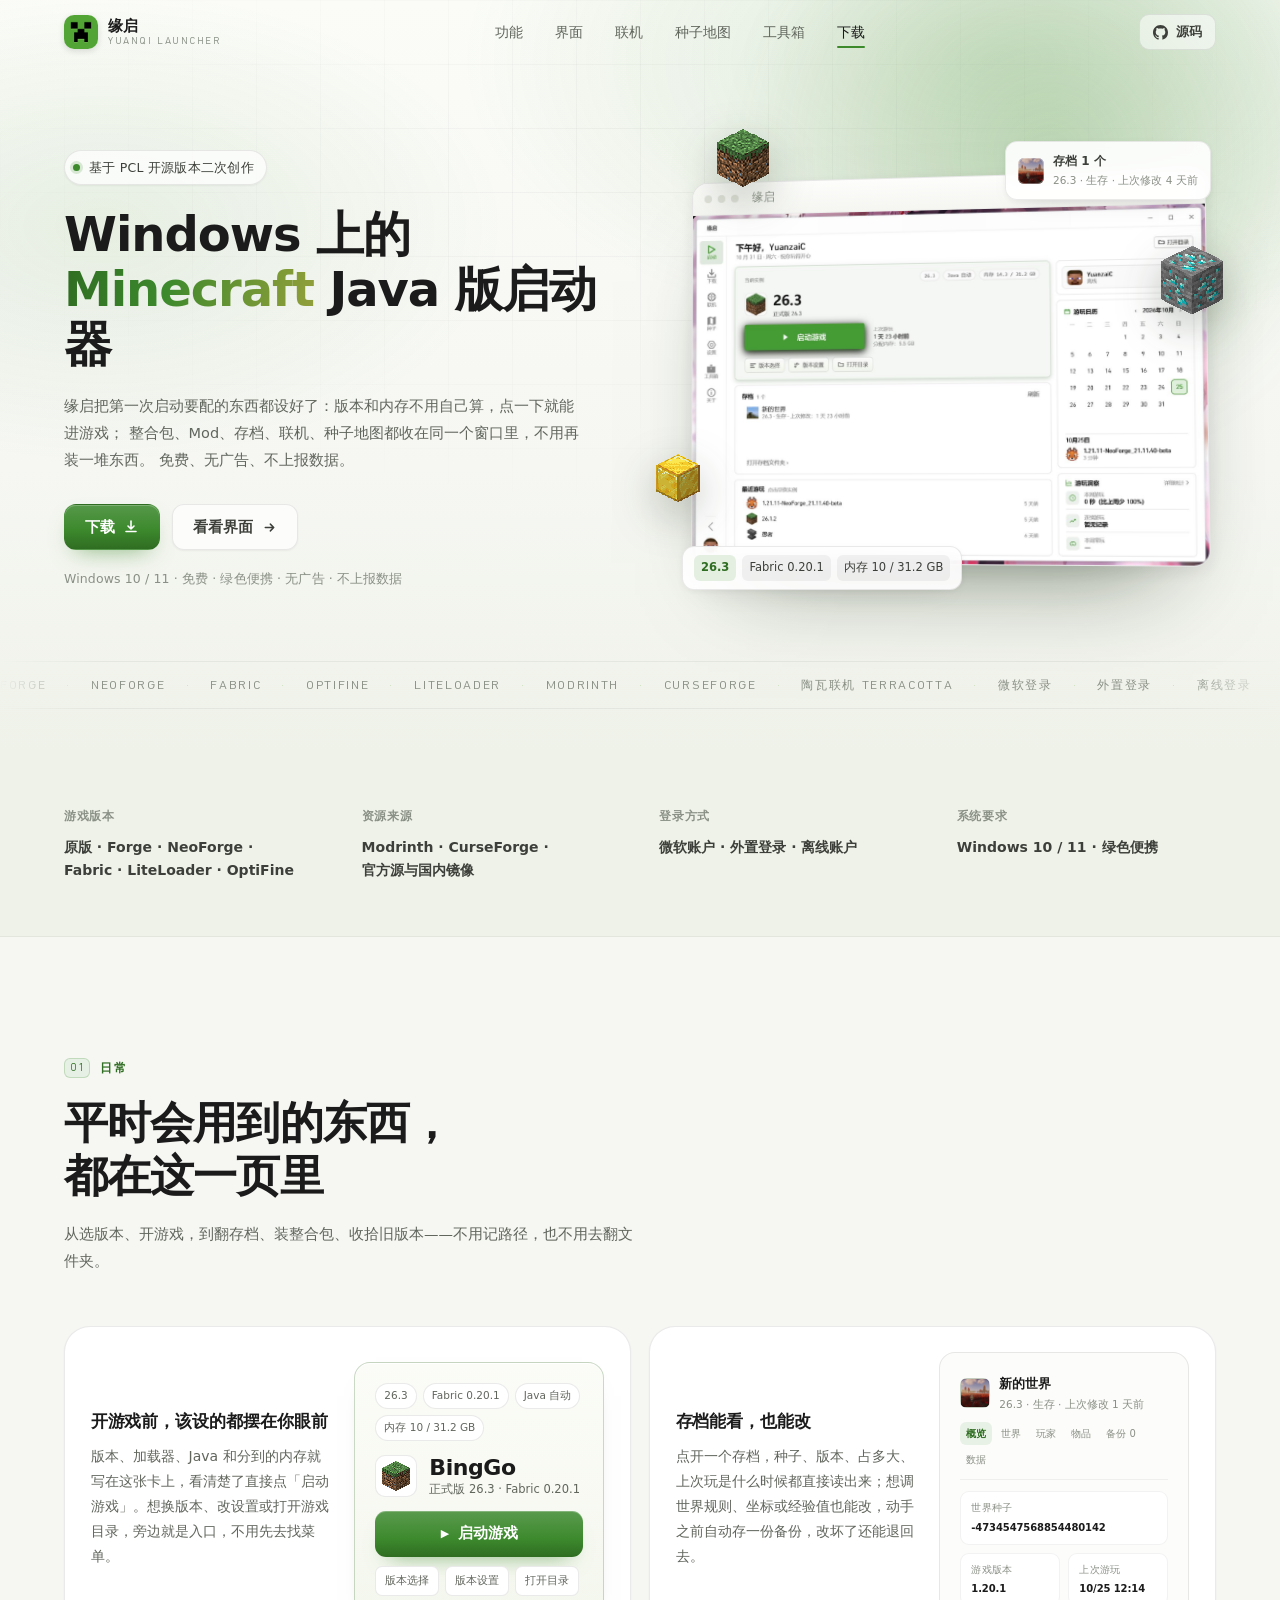
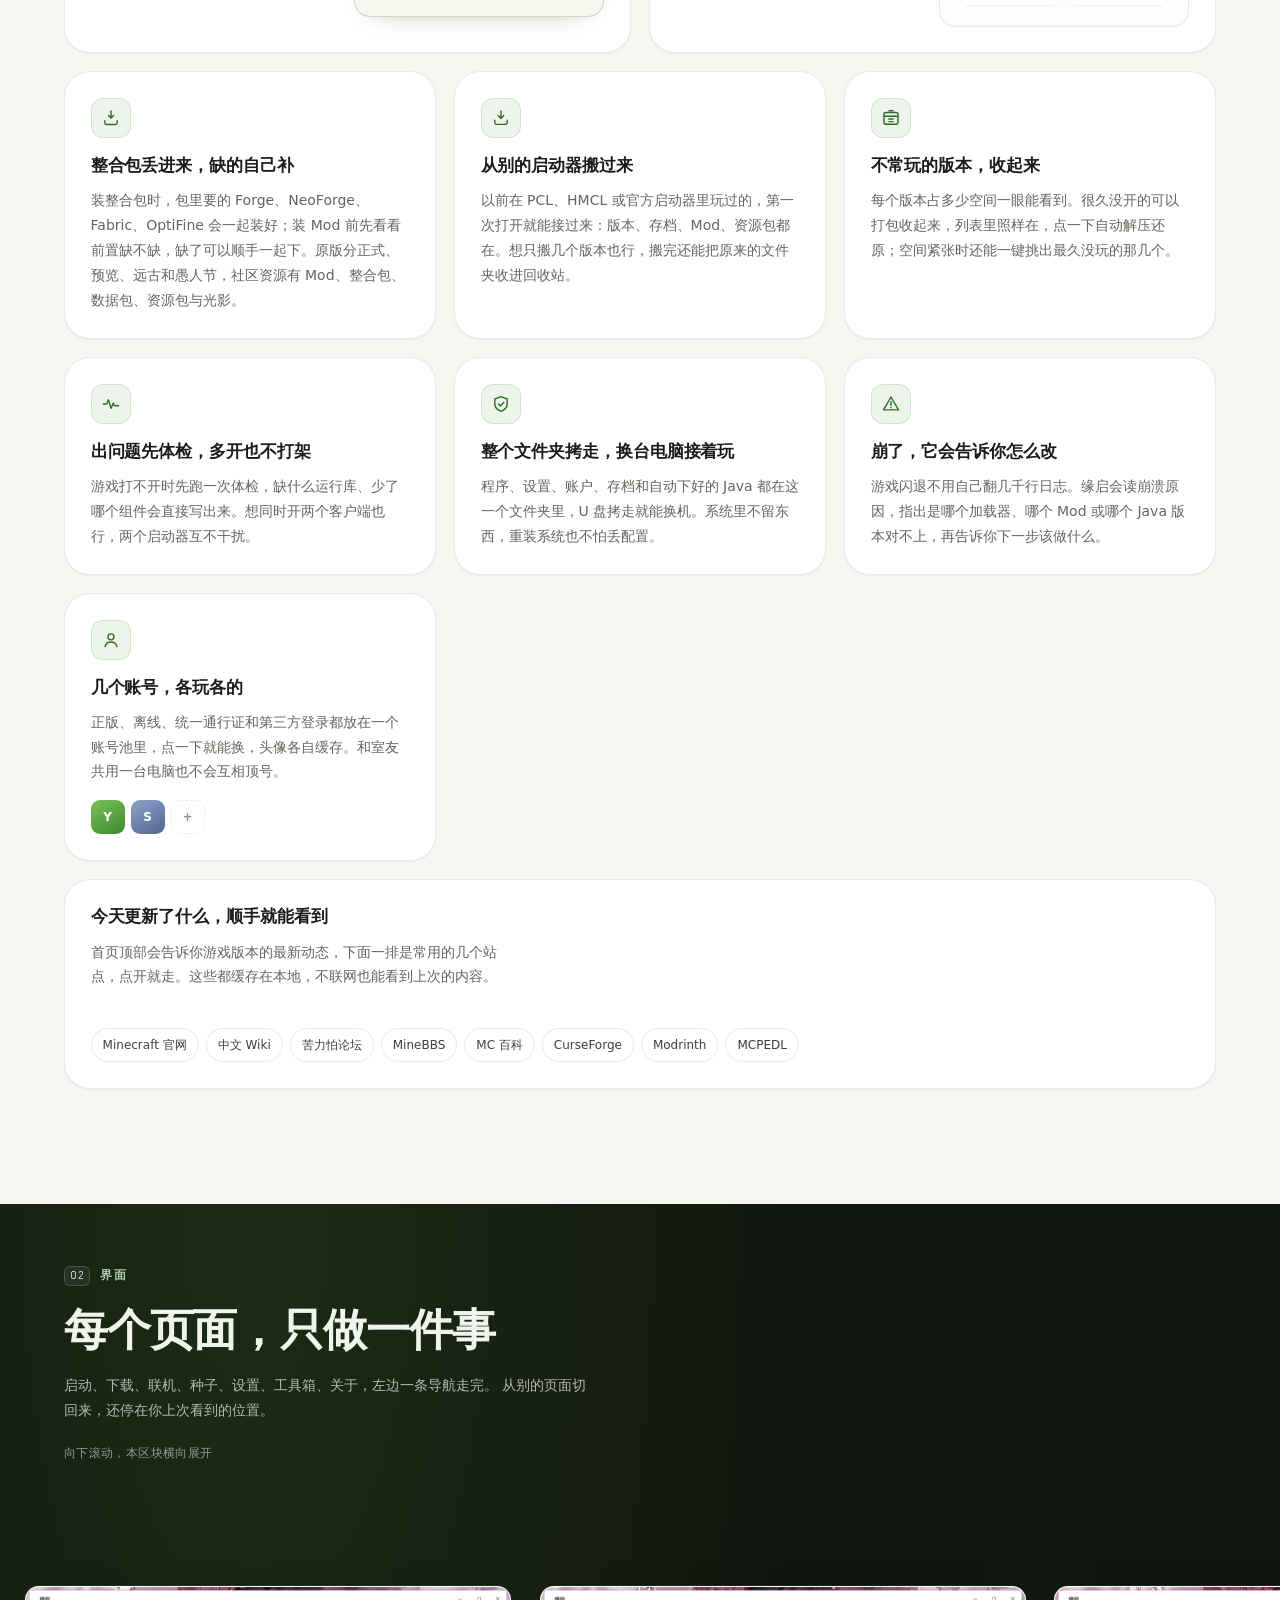
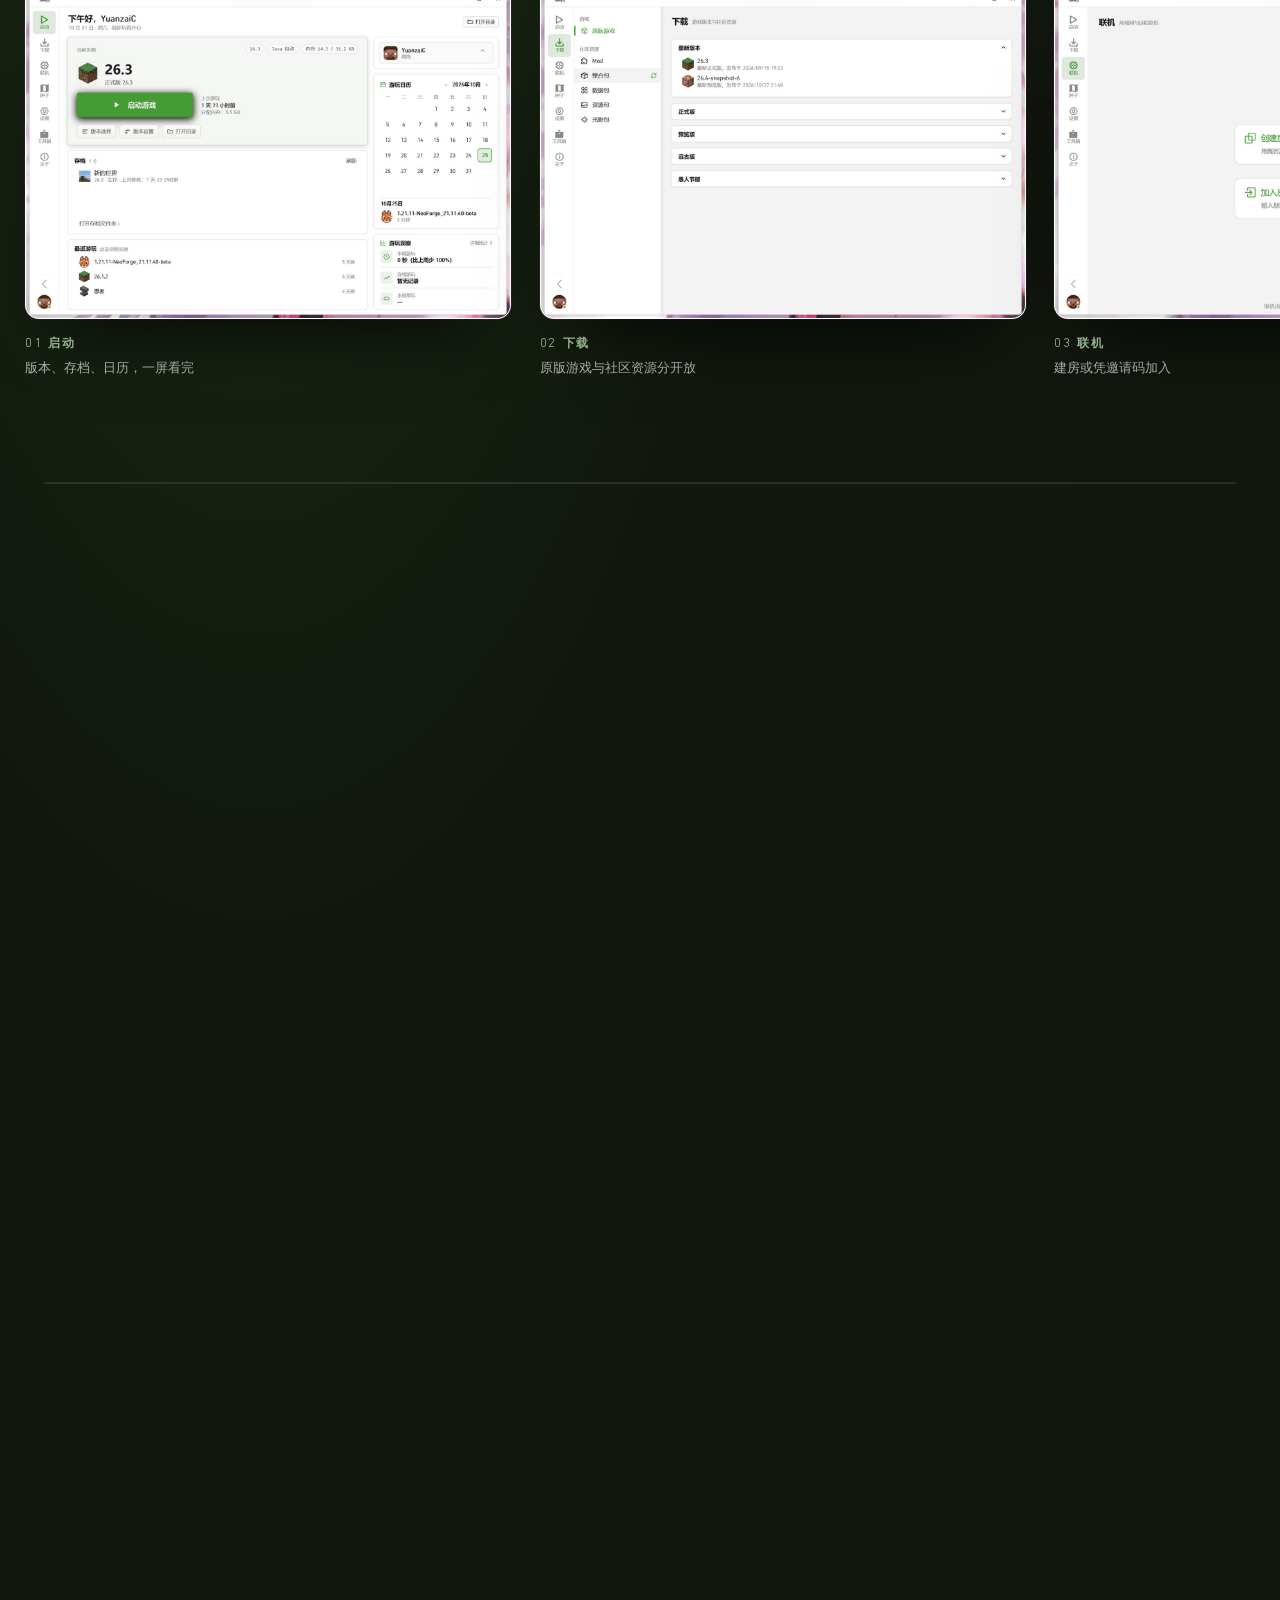
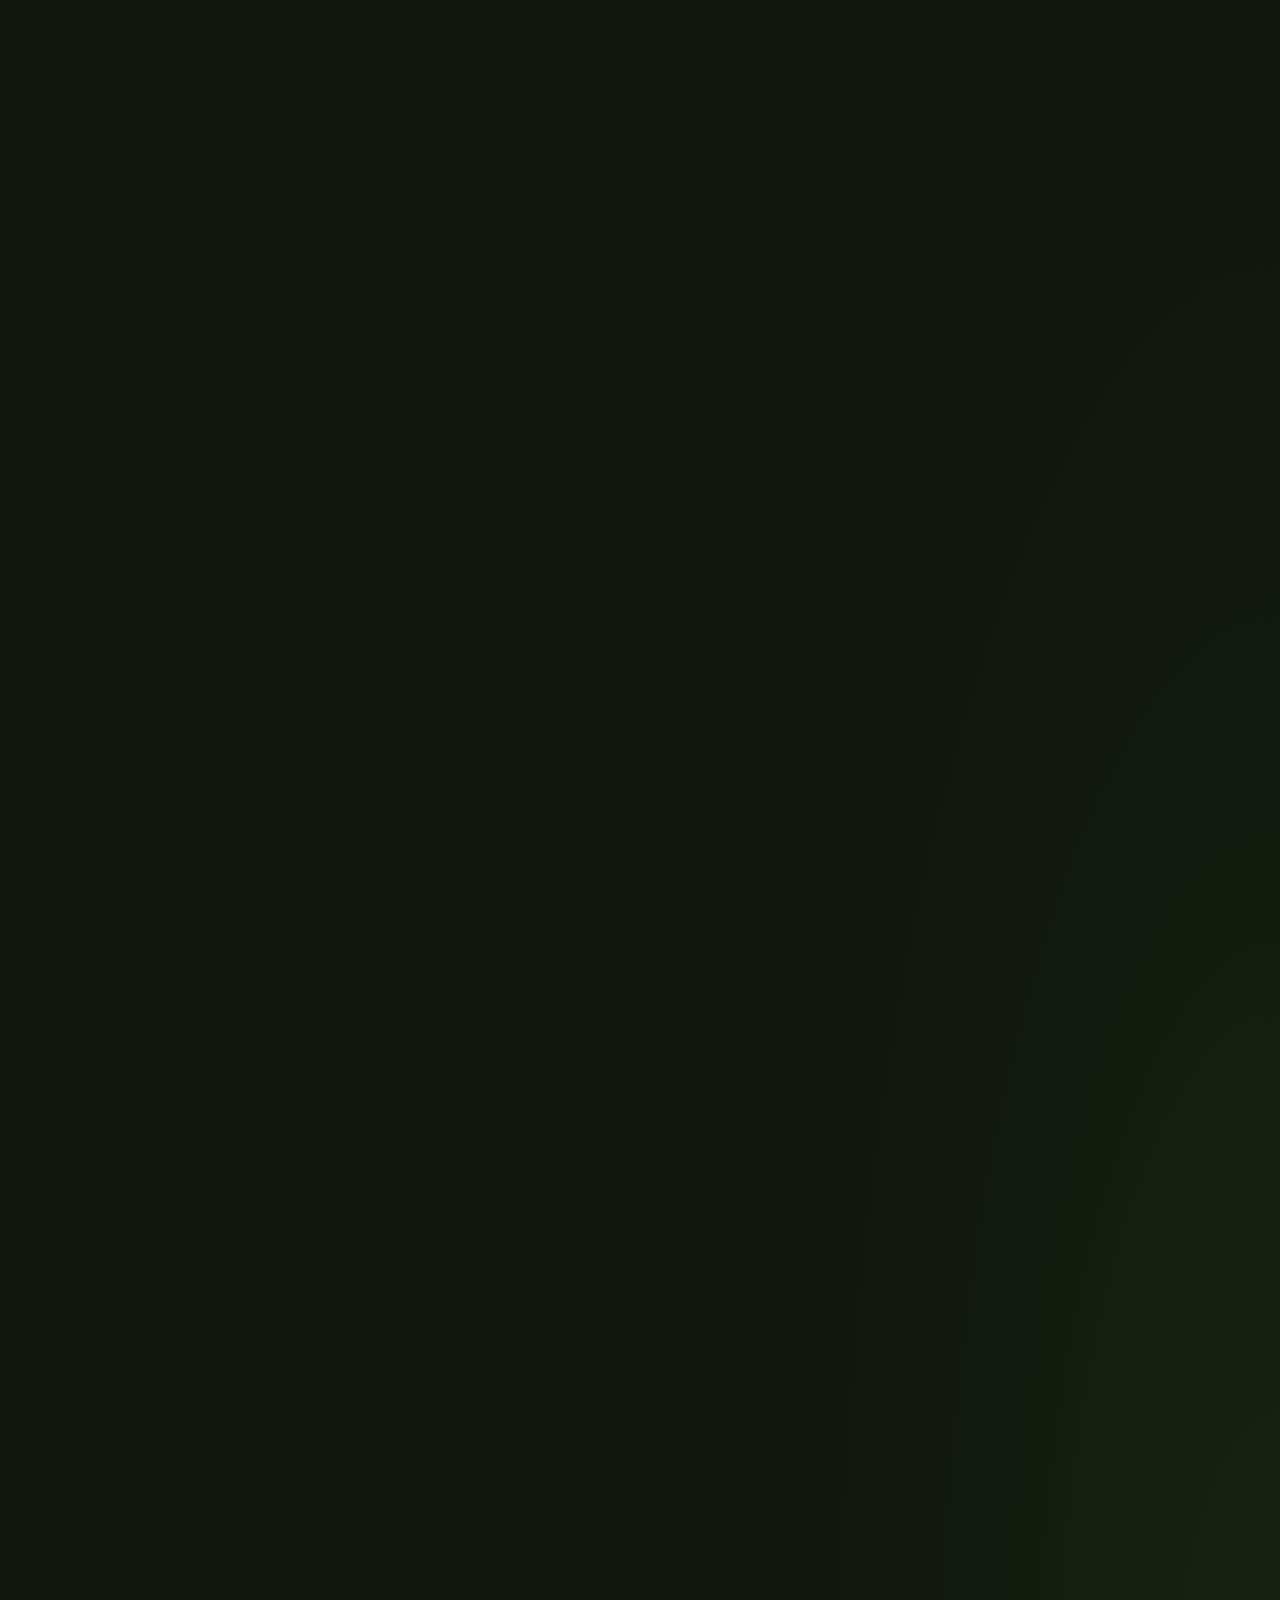
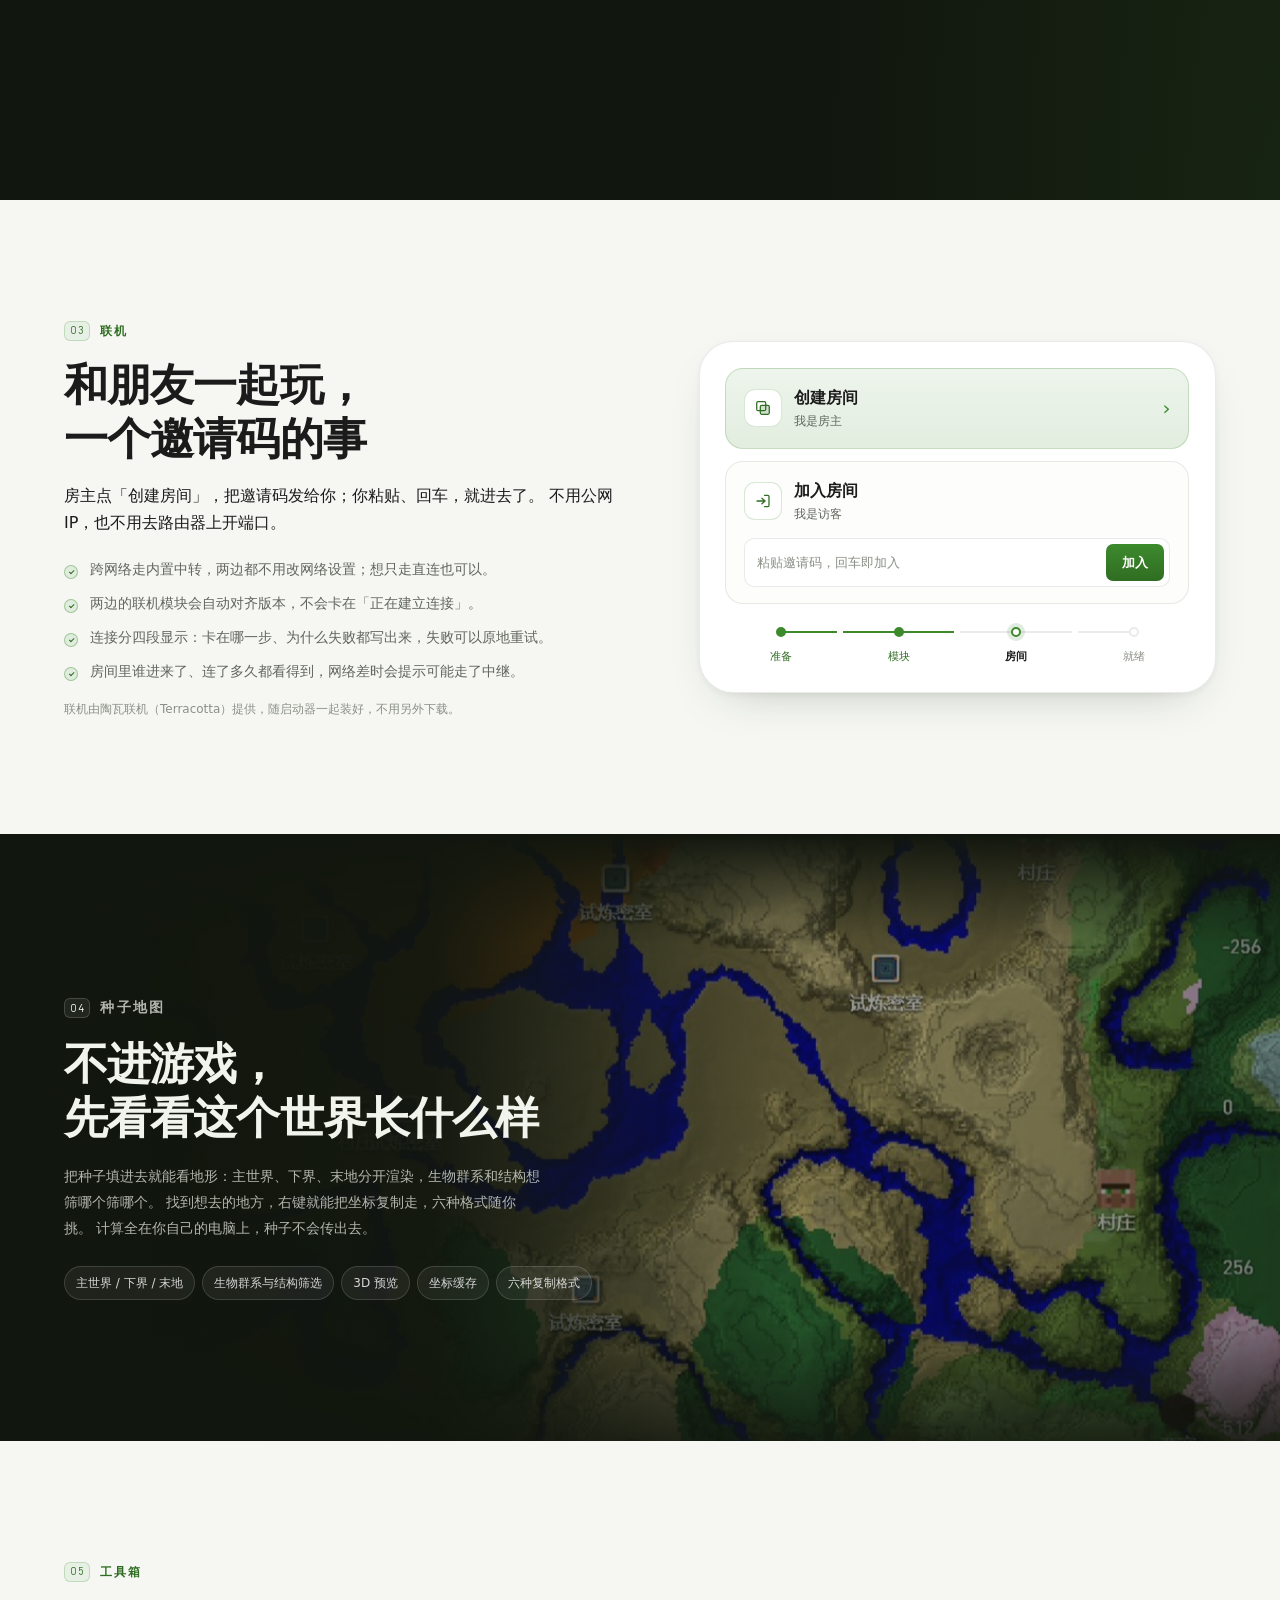
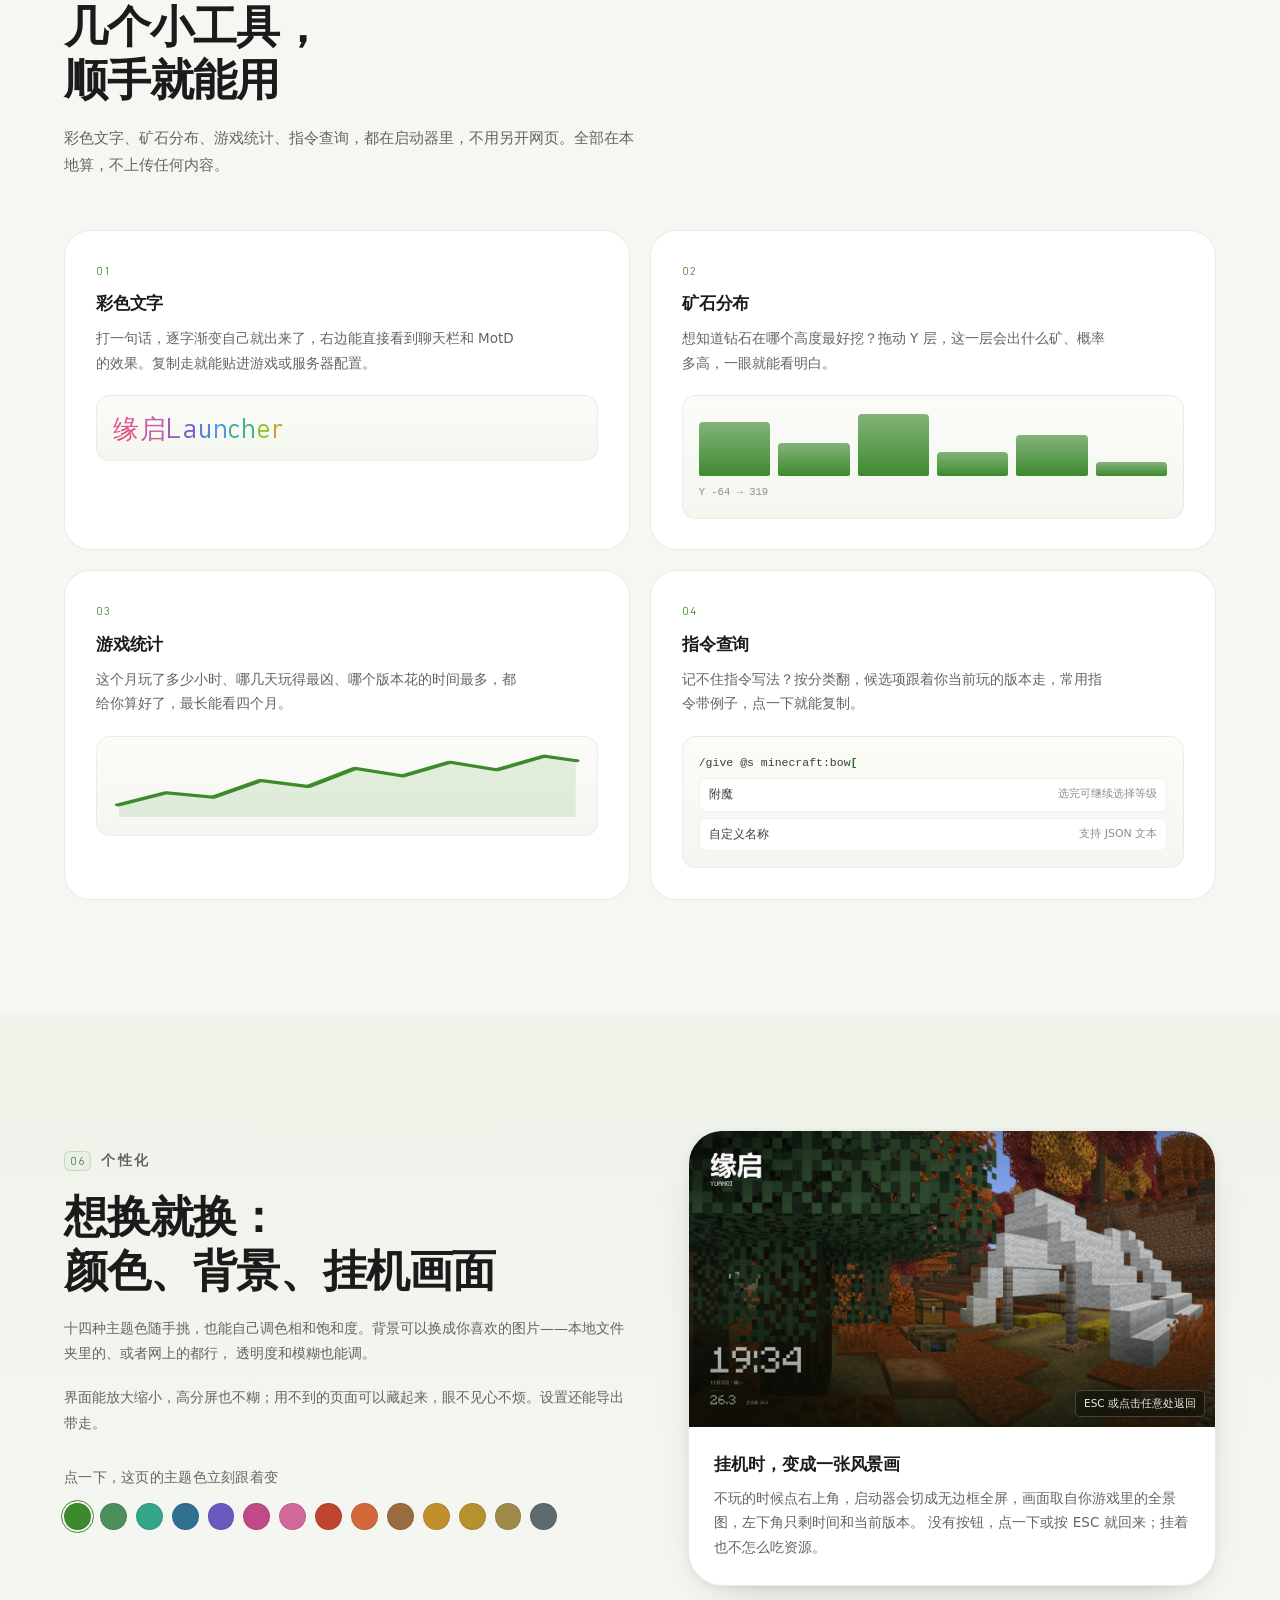
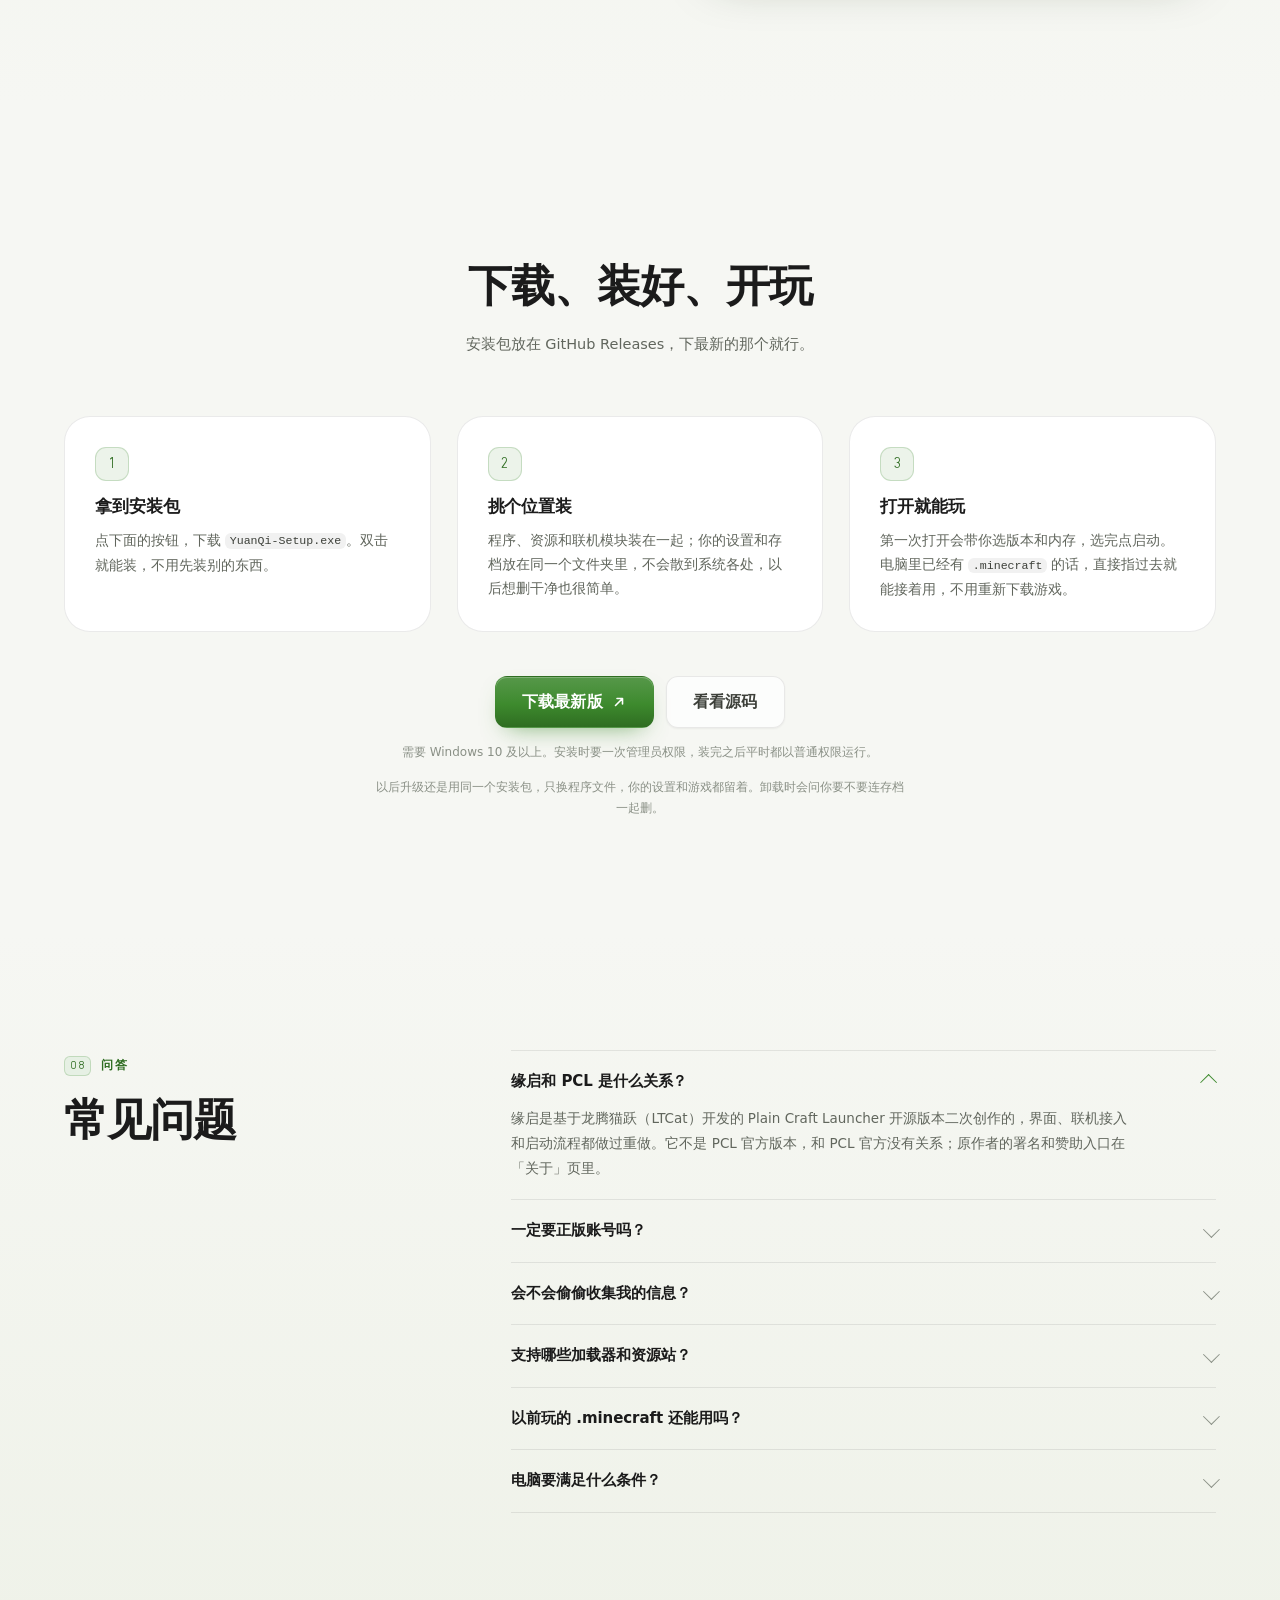
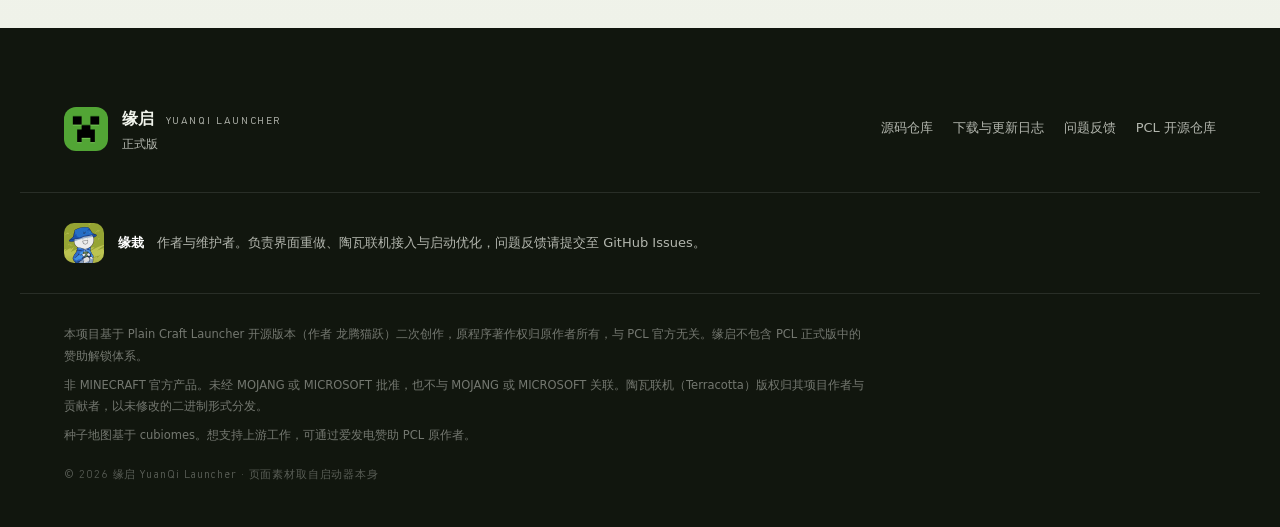
==== commit 2b9a70d3: "??:?????????????????" ====
--- a/index.html
+++ b/index.html
@@ -221,6 +221,14 @@
         <p>装整合包时，包里要的 Forge、NeoForge、Fabric、OptiFine 会一起装好；装 Mod 前先看看前置缺不缺，缺了可以顺手一起下。原版分正式、预览、远古和愚人节，社区资源有 Mod、整合包、数据包、资源包与光影。</p>
       </article>
 
+      <!-- 导入 -->
+      <article class="card reveal">
+        <div class="card__icon">
+          <svg viewBox="0 0 24 24" width="20" height="20" aria-hidden="true"><path d="M12 3.4v9.2m0 0 3.2-3.2M12 12.6 8.8 9.4" fill="none" stroke="currentColor" stroke-width="1.7" stroke-linecap="round" stroke-linejoin="round"/><path d="M4.6 14.6v3a2 2 0 0 0 2 2h10.8a2 2 0 0 0 2-2v-3" fill="none" stroke="currentColor" stroke-width="1.7" stroke-linecap="round"/></svg>
+        </div>
+        <h3>从别的启动器搬过来</h3>
+        <p>以前在 PCL、HMCL 或官方启动器里玩过的，第一次打开就能接过来：版本、存档、Mod、资源包都在。想只搬几个版本也行，搬完还能把原来的文件夹收进回收站。</p>
+      </article>
       <!-- D 版本归档 -->
       <article class="card reveal" style="--d:.06s">
         <div class="card__icon">
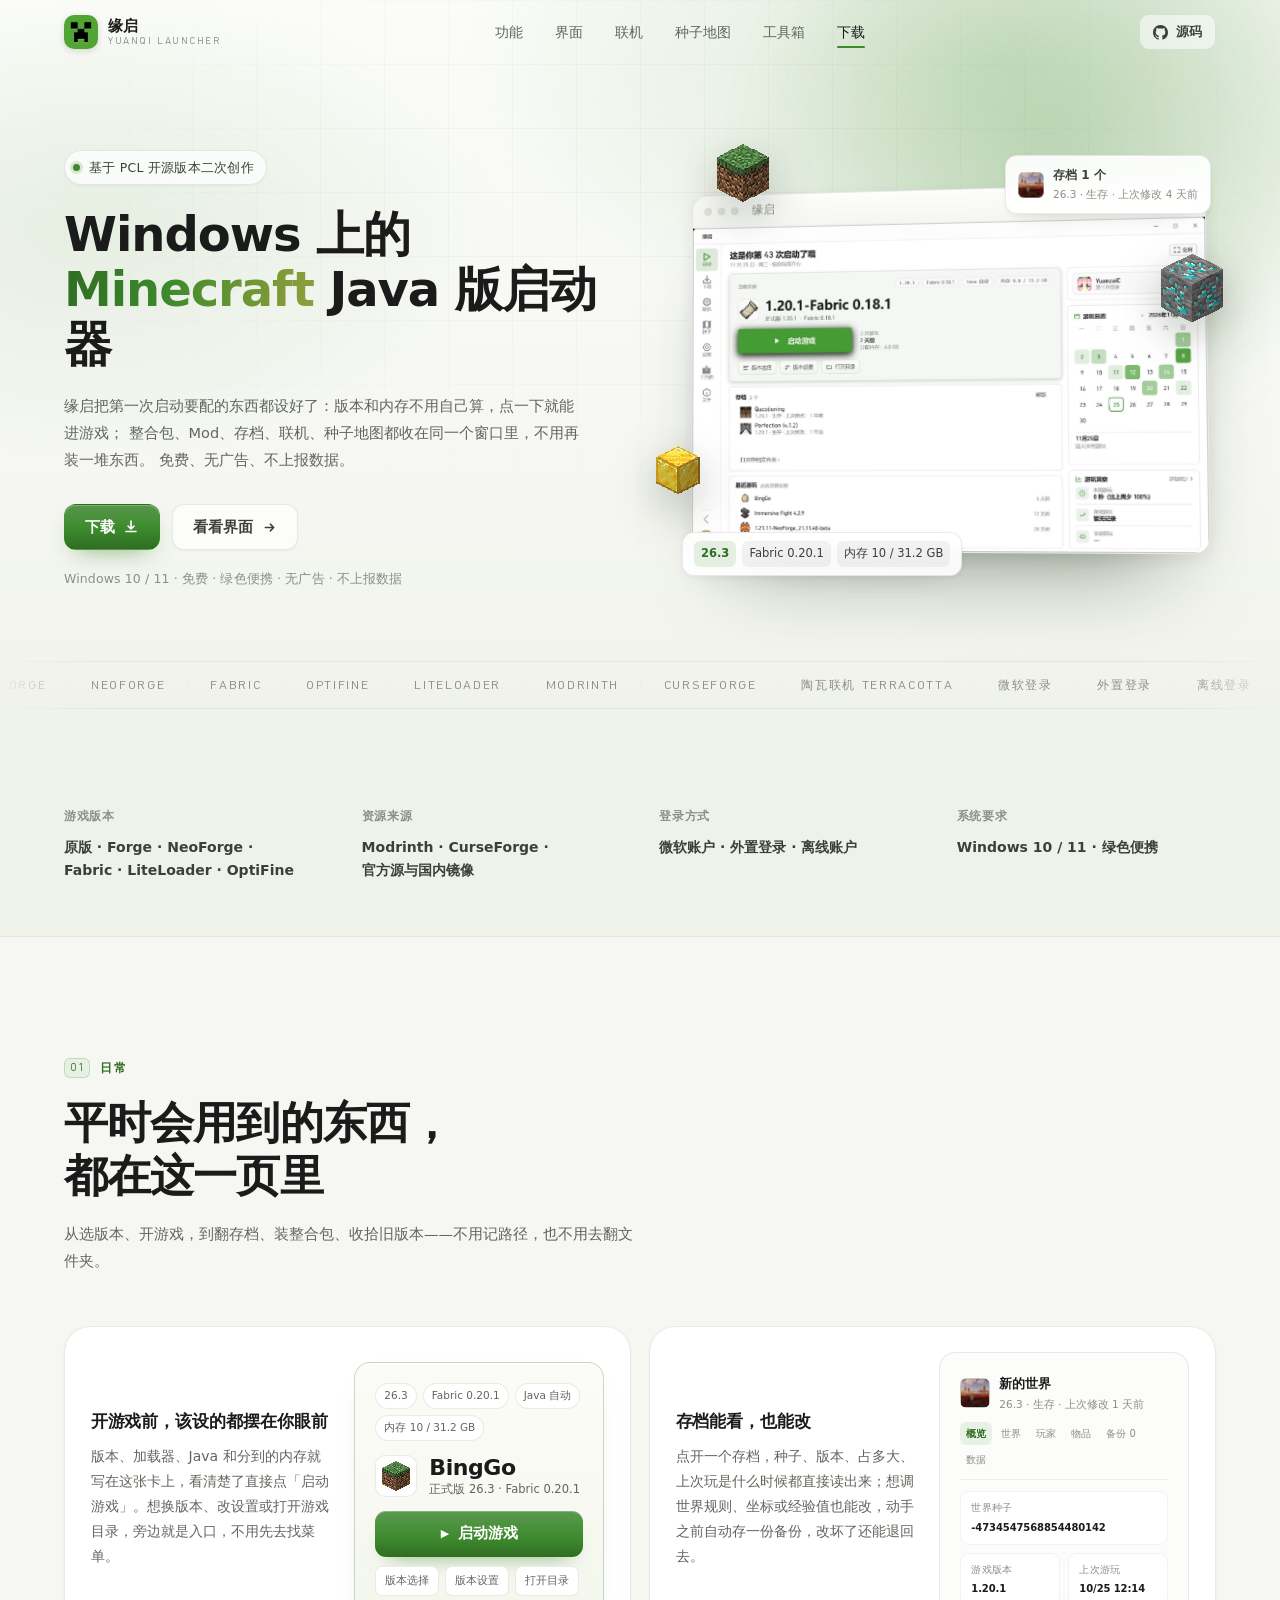
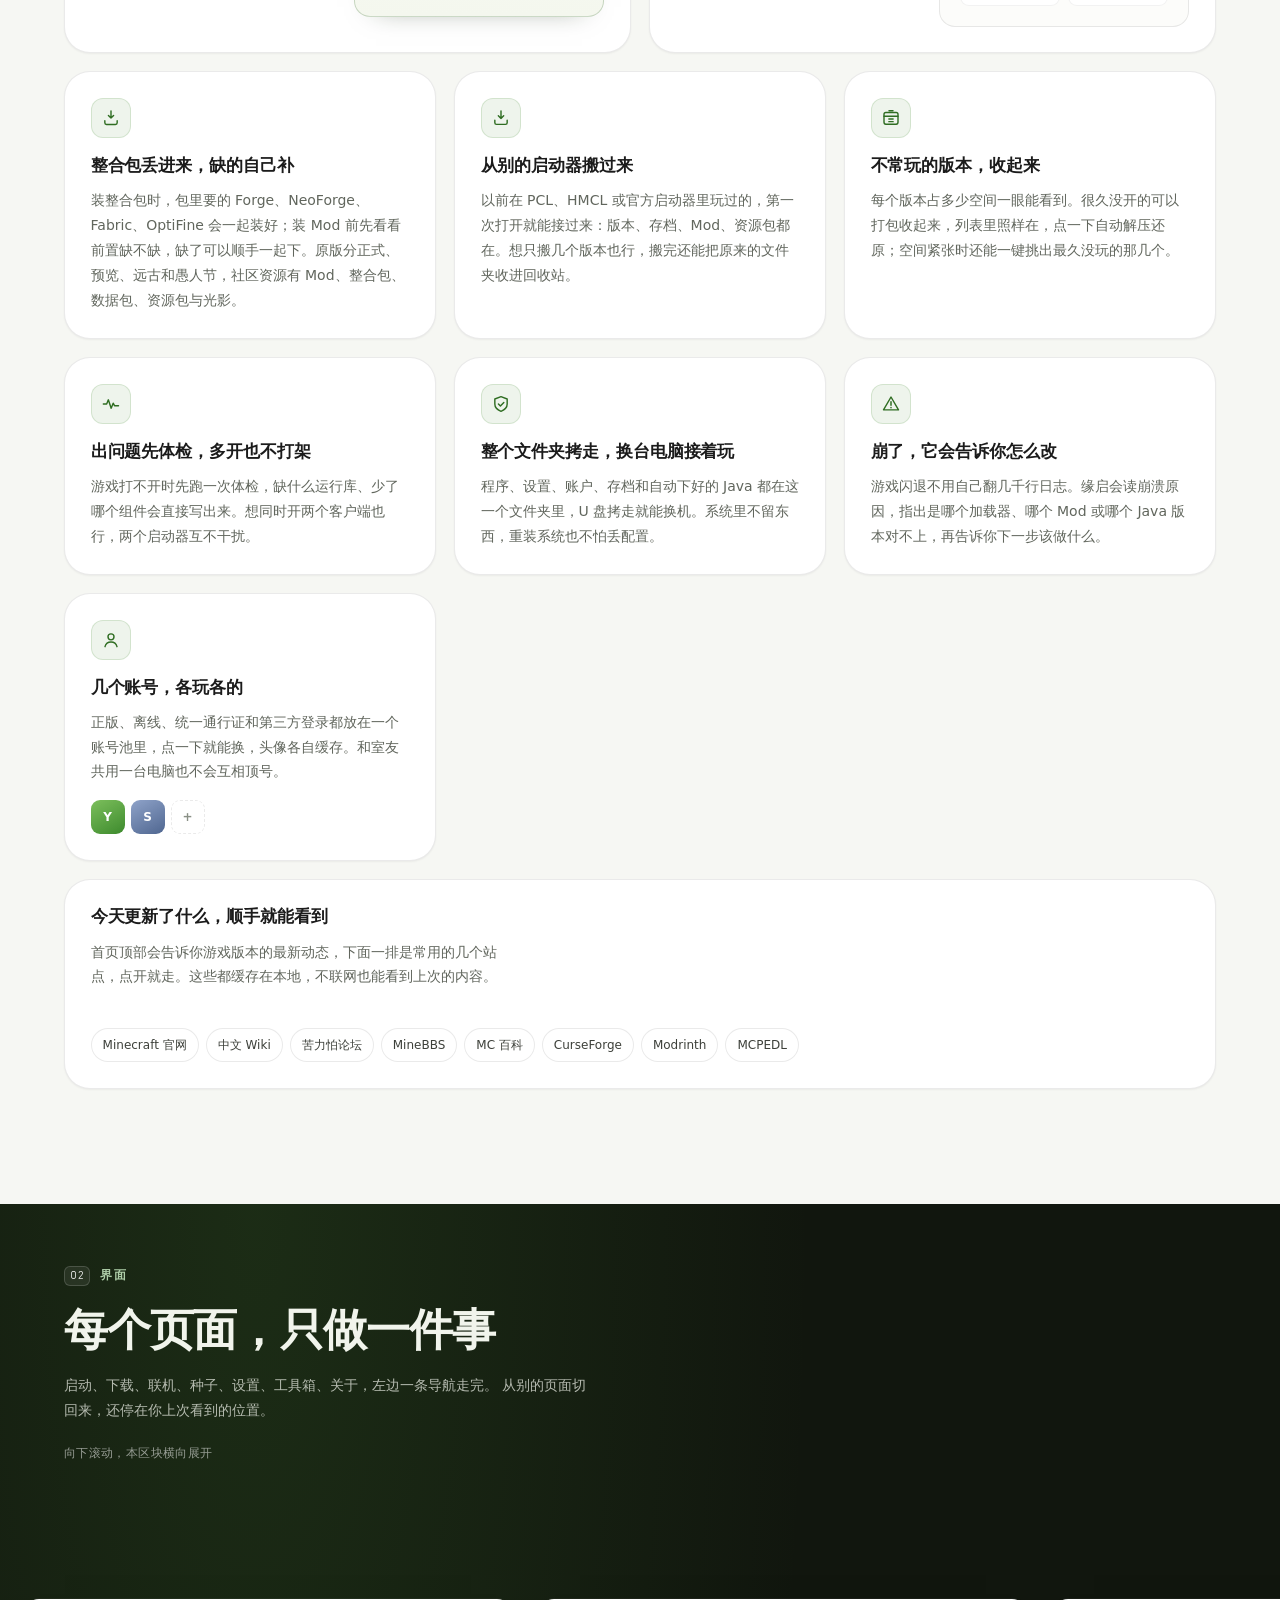
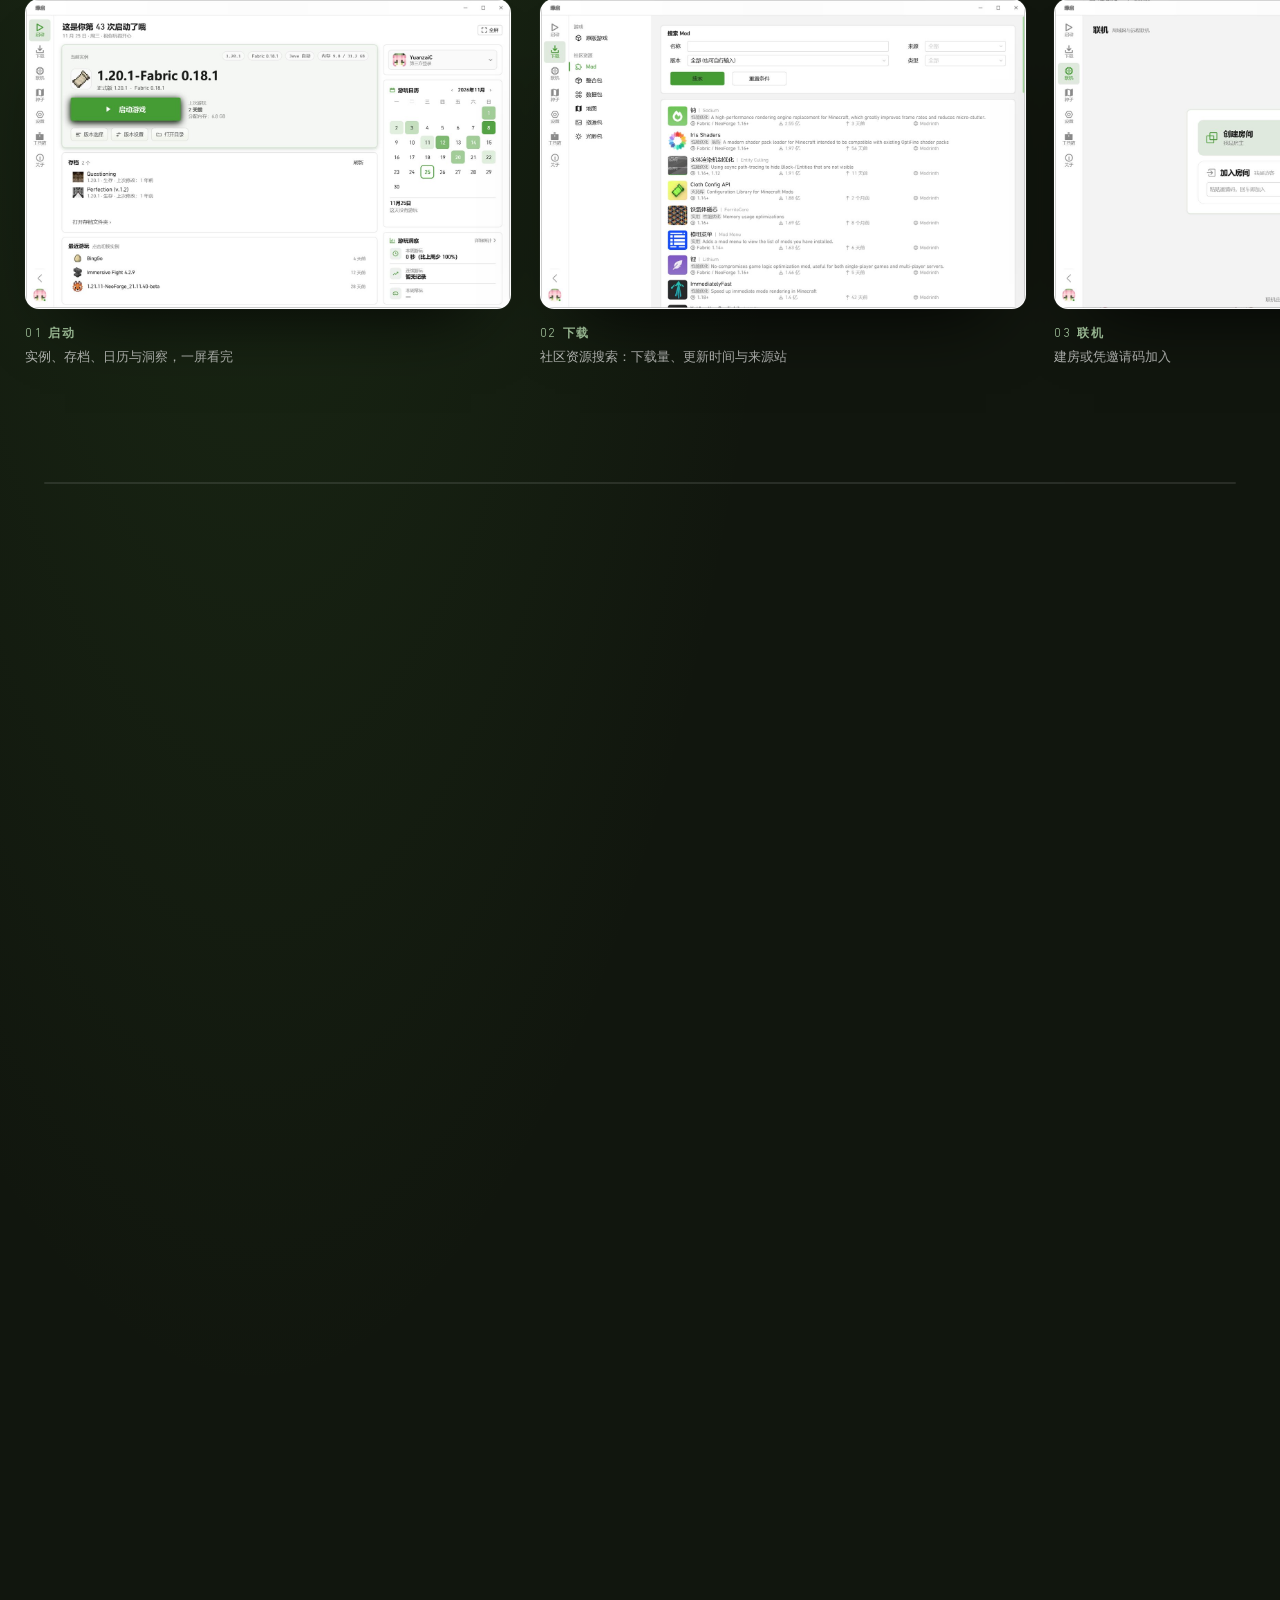
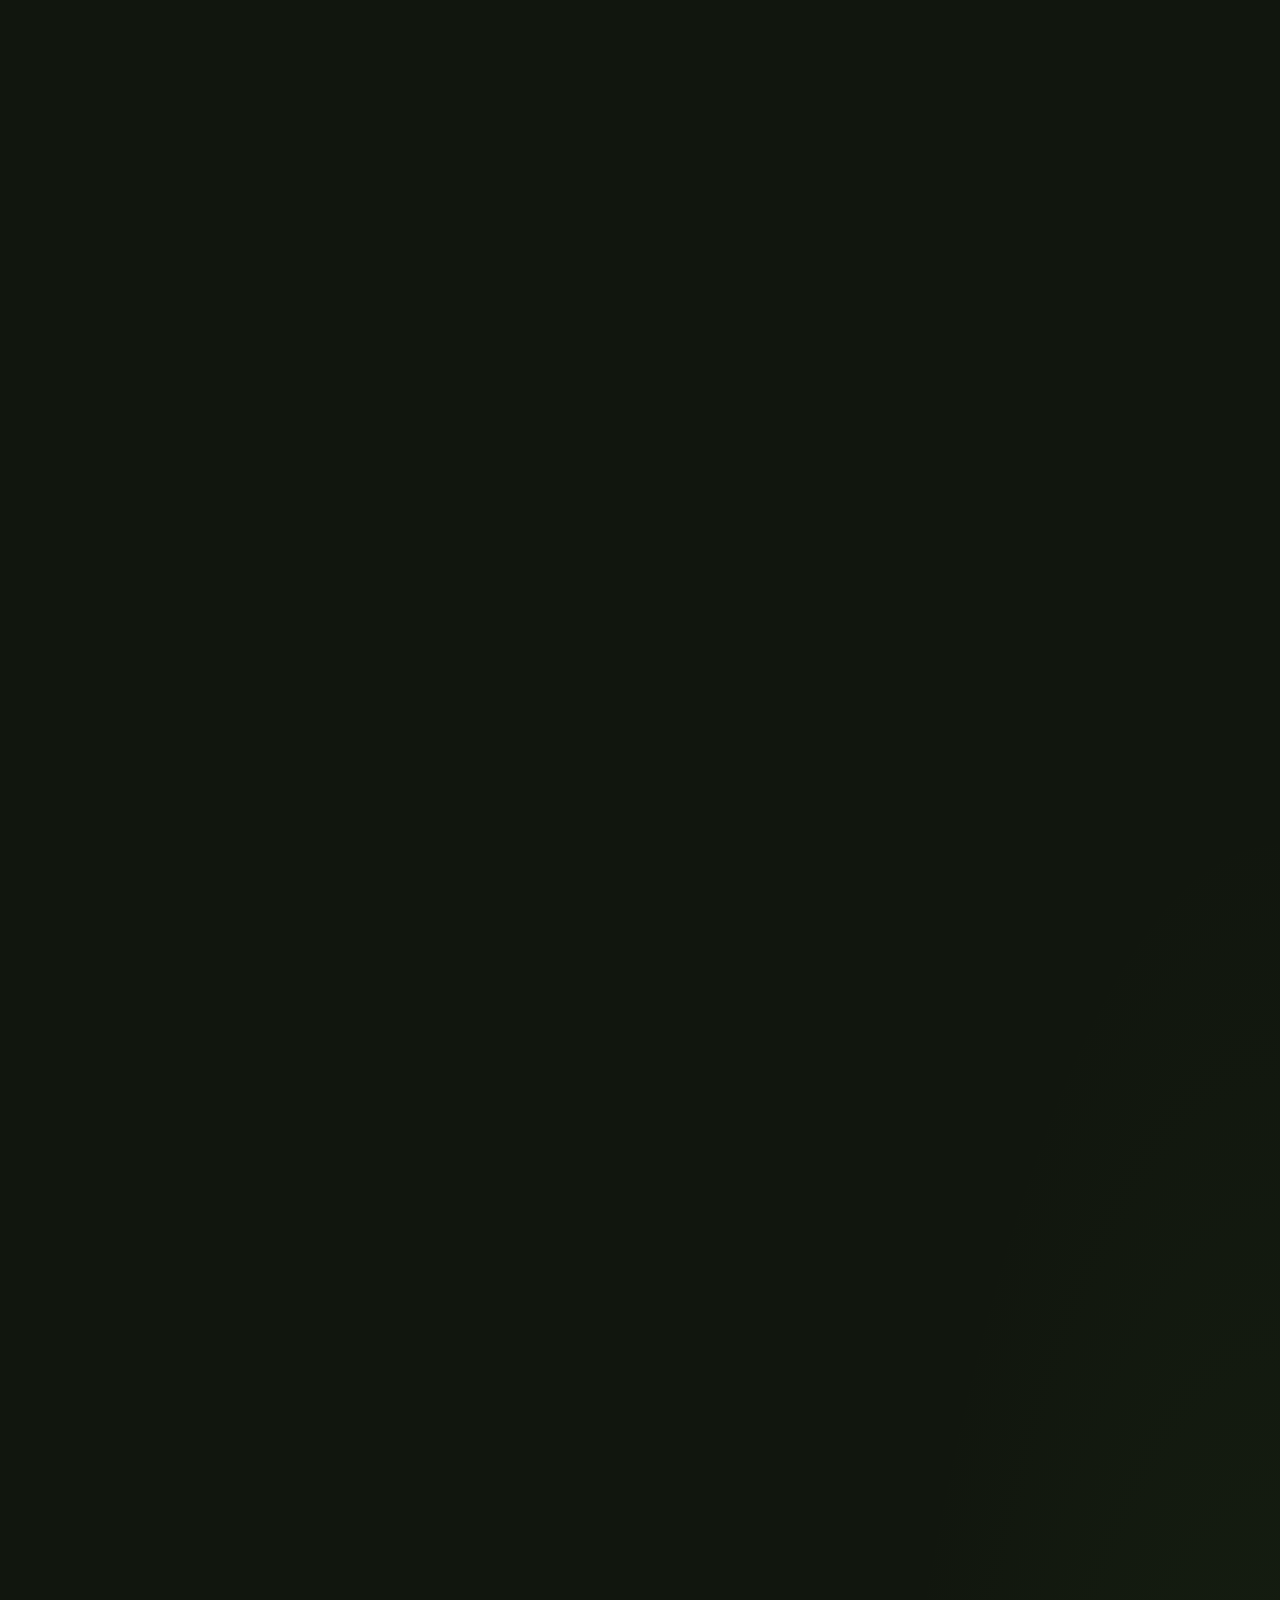
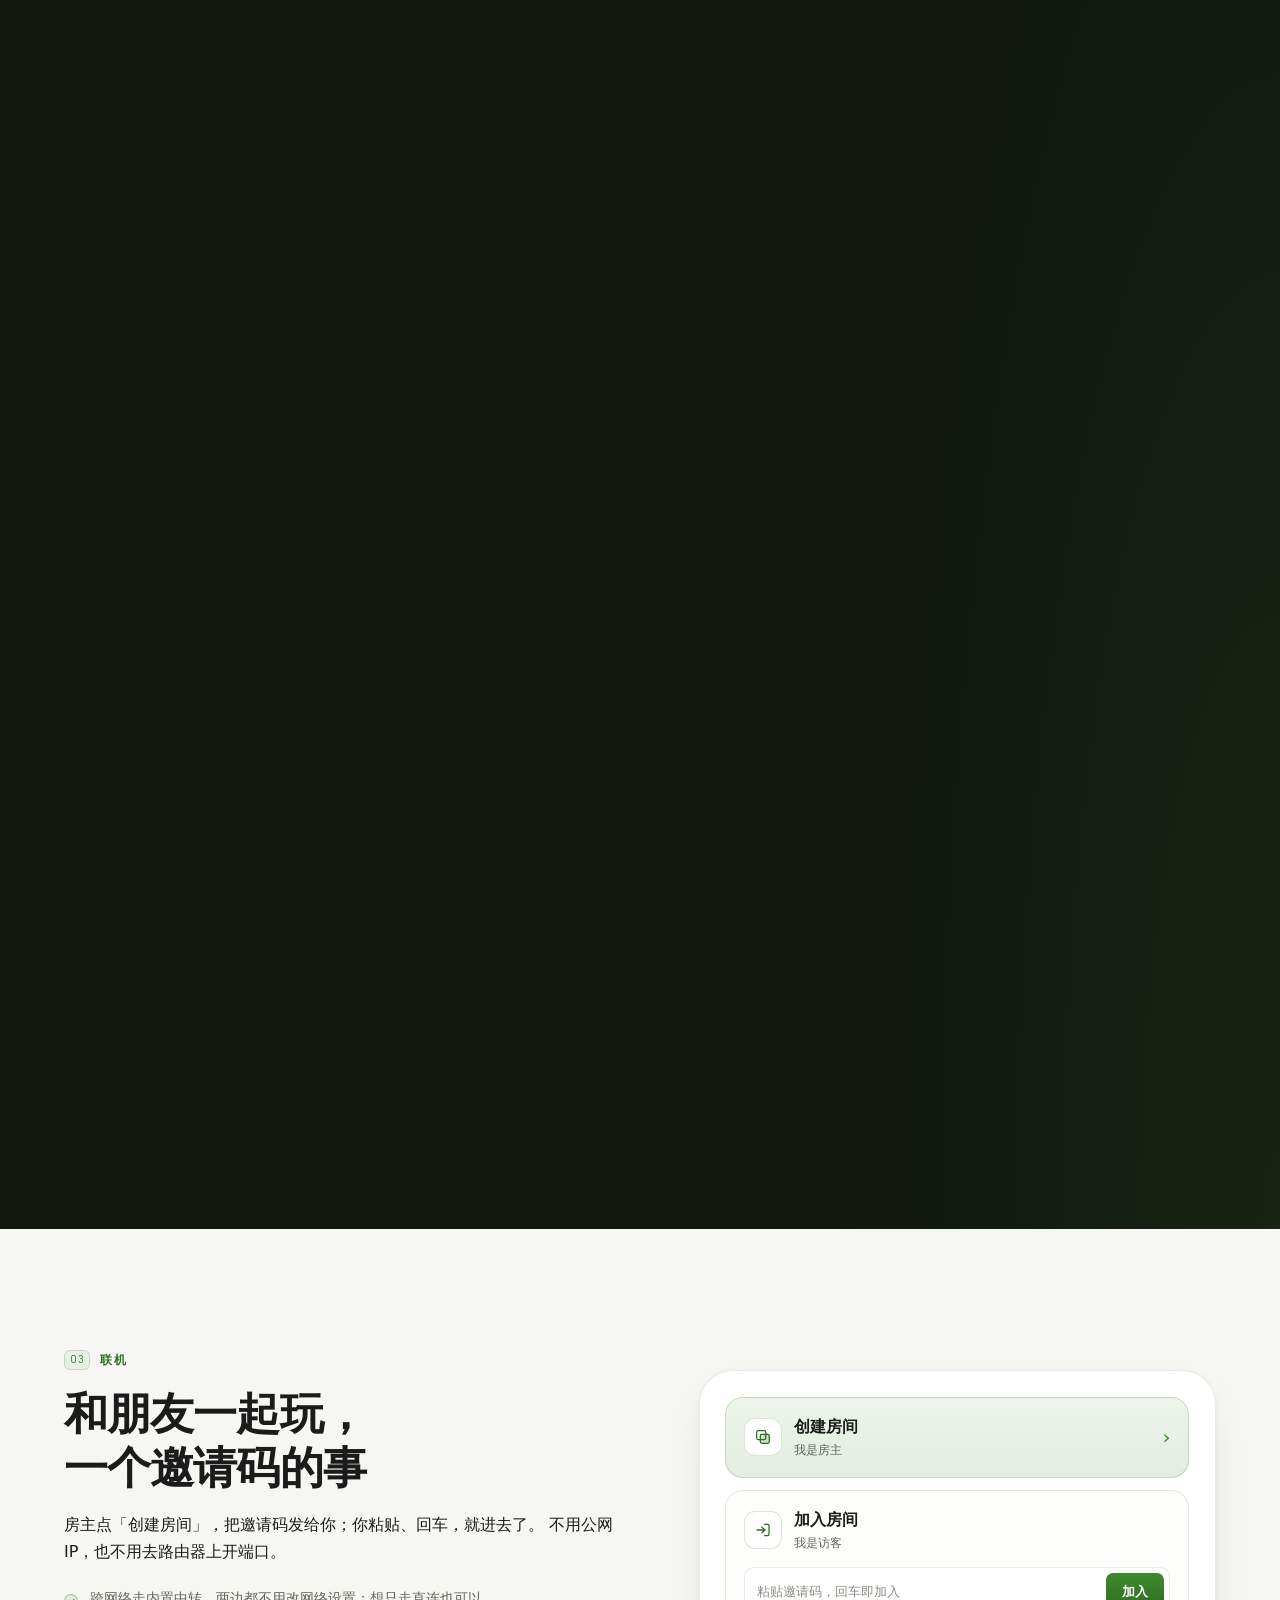
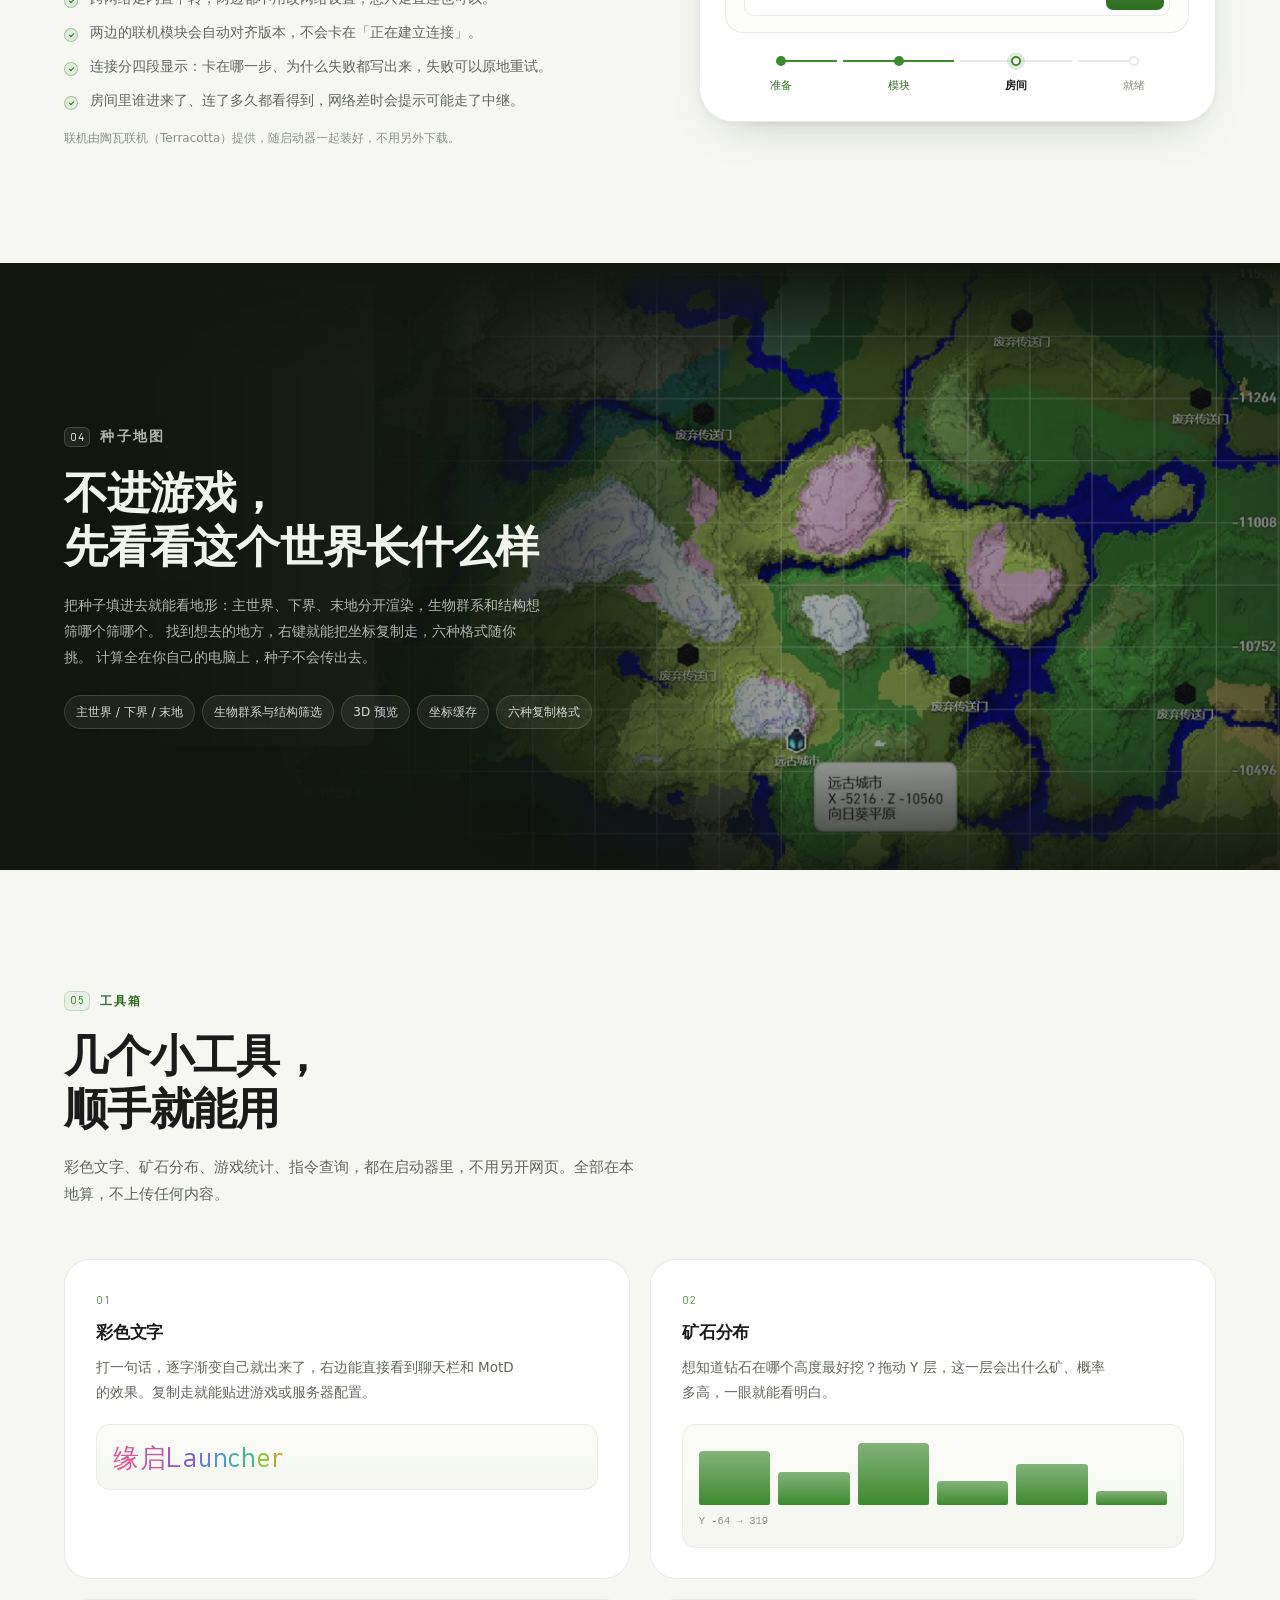
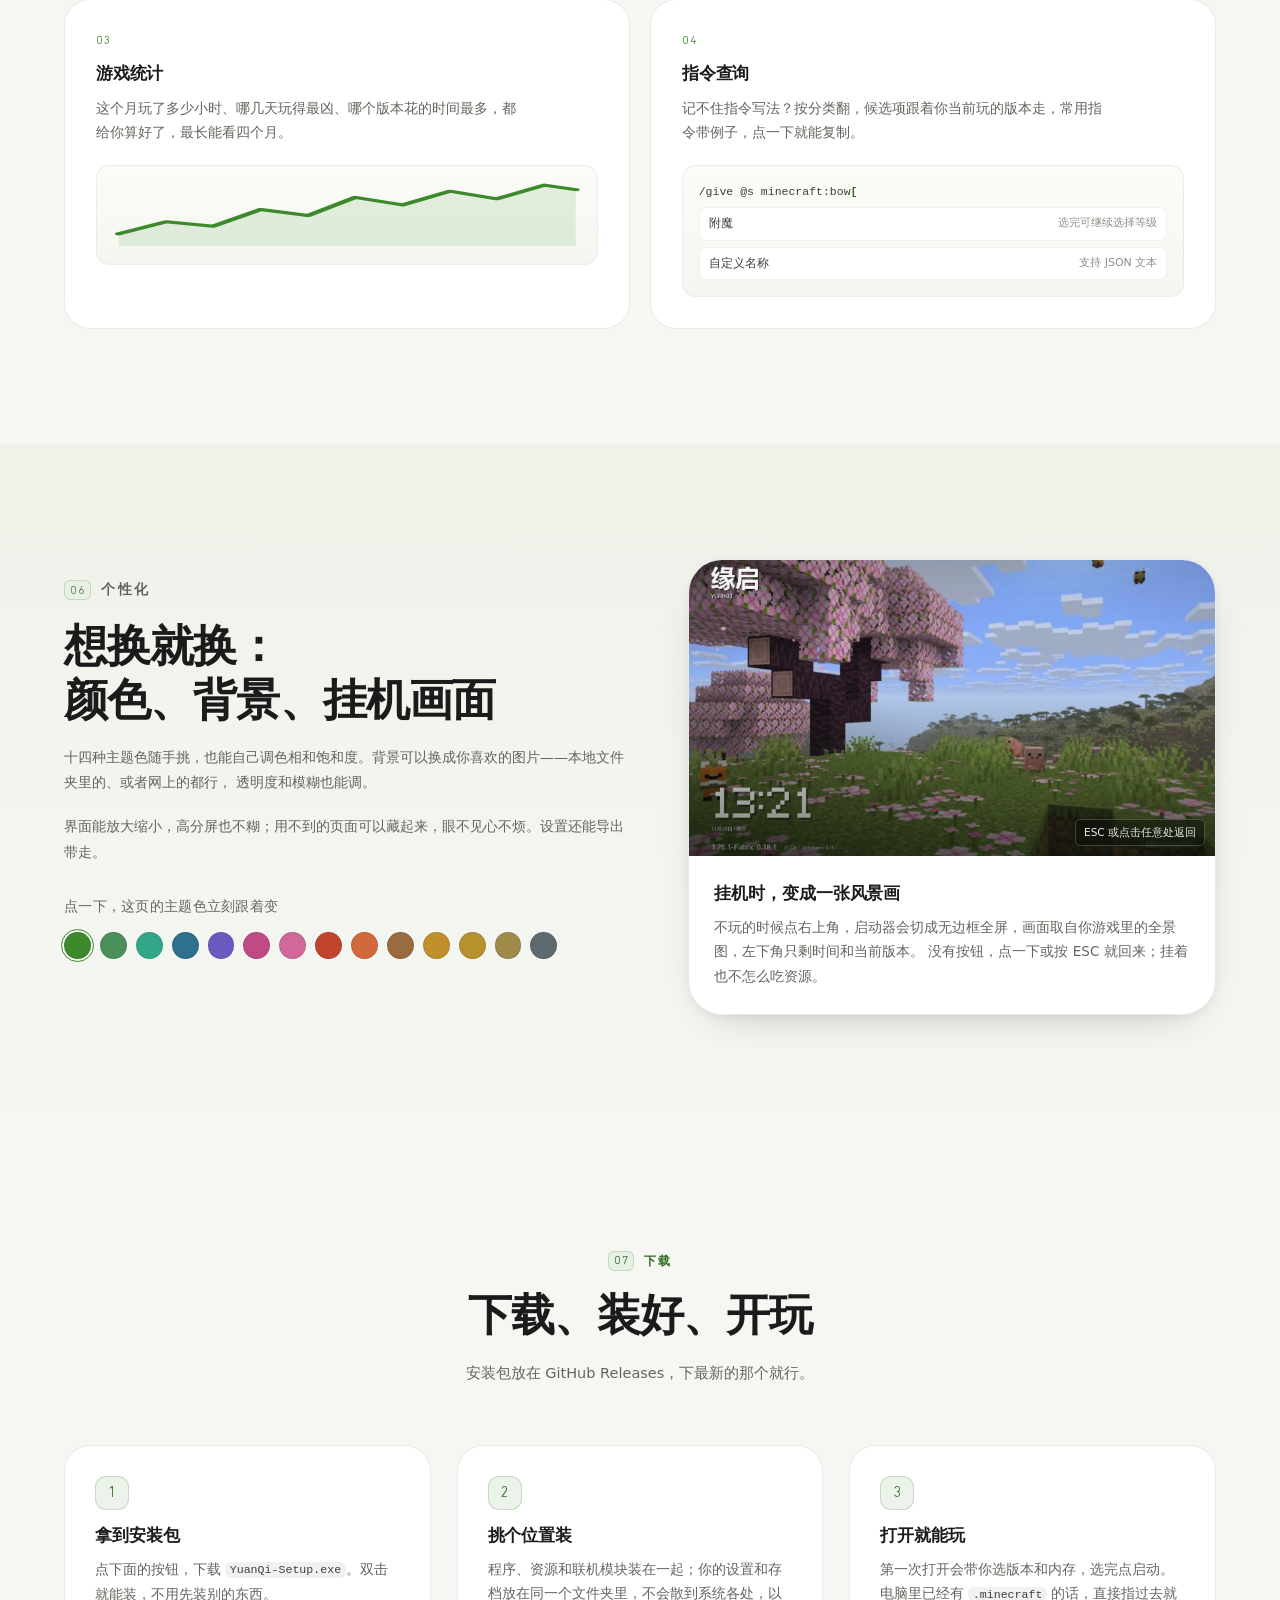
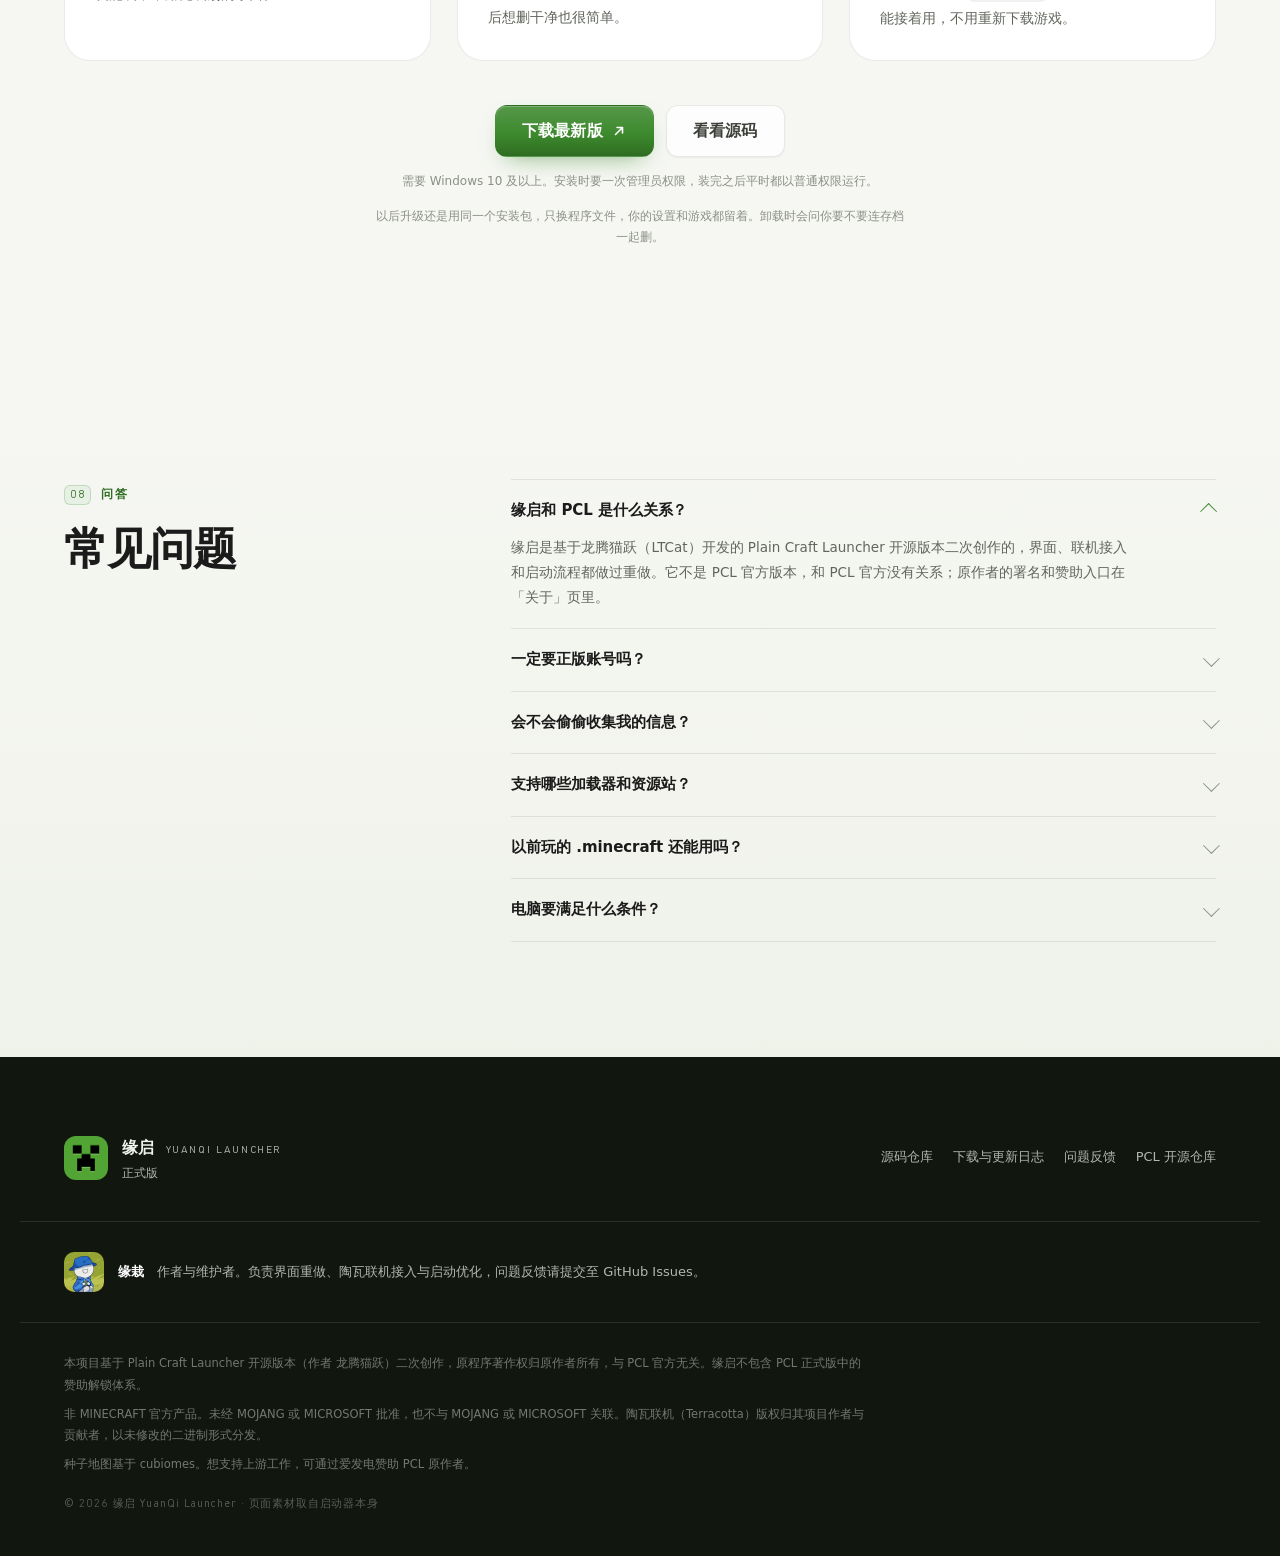
==== commit b344a62b: "官网：换成新版截图素材，画廊补上矿石分布与游戏统计" ====
--- a/index.html
+++ b/index.html
@@ -110,7 +110,7 @@
             <i></i><i></i><i></i>
             <span>缘启</span>
           </div>
-          <img src="assets/img/shot-home.jpg" alt="缘启首页：当前实例、存档、游玩日历与游玩洞察" width="1400" height="958">
+          <img src="assets/img/shot-home.jpg" alt="缘启首页：当前实例、存档、游玩日历与游玩洞察" width="1400" height="889">
         </figure>
 
         <div class="float-card float-card--ver" data-depth="18">
@@ -315,35 +315,42 @@
     <div class="gallery__viewport" id="galleryViewport">
       <div class="gallery__track" id="galleryTrack">
         <figure class="shot reveal">
-          <div class="frame"><img src="assets/img/shot-home.jpg" alt="启动页：当前实例、存档、游玩日历、游玩洞察" width="1400" height="958" loading="lazy"></div>
-          <figcaption><b>01 启动</b><span>版本、存档、日历，一屏看完</span></figcaption>
+          <div class="frame"><img src="assets/img/shot-home.jpg" alt="启动页：当前实例、存档、游玩日历、游玩洞察" width="1400" height="889" loading="lazy"></div>
+          <figcaption><b>01 启动</b><span>实例、存档、日历与洞察，一屏看完</span></figcaption>
         </figure>
         <figure class="shot reveal" style="--d:.04s">
-          <div class="frame"><img src="assets/img/shot-download.jpg" alt="下载页：原版游戏与社区资源" width="1400" height="958" loading="lazy"></div>
-          <figcaption><b>02 下载</b><span>原版游戏与社区资源分开放</span></figcaption>
+          <div class="frame"><img src="assets/img/shot-download.jpg" alt="下载页：原版游戏与社区资源" width="1400" height="889" loading="lazy"></div>
+          <figcaption><b>02 下载</b><span>社区资源搜索：下载量、更新时间与来源站</span></figcaption>
         </figure>
         <figure class="shot reveal" style="--d:.08s">
-          <div class="frame"><img src="assets/img/shot-link.jpg" alt="联机页：创建房间与加入房间" width="1400" height="958" loading="lazy"></div>
+          <div class="frame"><img src="assets/img/shot-link.jpg" alt="联机页：创建房间与加入房间" width="1400" height="889" loading="lazy"></div>
           <figcaption><b>03 联机</b><span>建房或凭邀请码加入</span></figcaption>
         </figure>
         <figure class="shot reveal" style="--d:.12s">
-          <div class="frame"><img src="assets/img/shot-seedmap.jpg" alt="种子地图：主世界地形与结构标记" width="1400" height="958" loading="lazy"></div>
+          <div class="frame"><img src="assets/img/shot-seedmap.jpg" alt="种子地图：主世界地形与结构标记" width="1400" height="889" loading="lazy"></div>
           <figcaption><b>04 种子地图</b><span>本地渲染，地形结构随你筛</span></figcaption>
         </figure>
         <figure class="shot reveal" style="--d:.16s">
-          <div class="frame"><img src="assets/img/shot-save.jpg" alt="存档概览：种子、版本、大小、玩家" width="1400" height="966" loading="lazy"></div>
-          <figcaption><b>05 存档 · 概览</b><span>种子、体积、玩家与时间</span></figcaption>
+          <div class="frame"><img src="assets/img/shot-save.jpg" alt="存档概览：种子、版本、大小、玩家" width="1400" height="889" loading="lazy"></div>
+          <figcaption><b>05 存档 · 概览</b><span>种子、版本、大小、玩家与所在目录</span></figcaption>
         </figure>
         <figure class="shot reveal" style="--d:.2s">
-          <div class="frame"><img src="assets/img/shot-save-world.jpg" alt="存档世界页签" width="1400" height="966" loading="lazy"></div>
-          <figcaption><b>06 存档 · 世界</b><span>页签横排，切起来不费劲</span></figcaption>
+          <div class="frame"><img src="assets/img/shot-save-world.jpg" alt="版本管理：可安装版本与已归档版本，显示占用与压缩比" width="1400" height="889" loading="lazy"></div>
+          <figcaption><b>06 版本管理</b><span>可安装与已归档分开列，占用一目了然</span></figcaption>
         </figure>
         <figure class="shot reveal" style="--d:.24s">
-          <div class="frame"><img src="assets/img/shot-colortext.jpg" alt="彩色文字生成器：渐变、颜色、实时预览" width="1400" height="958" loading="lazy"></div>
+          <div class="frame"><img src="assets/img/shot-colortext.jpg" alt="彩色文字生成器：渐变、颜色、实时预览" width="1400" height="889" loading="lazy"></div>
           <figcaption><b>07 彩色文字</b><span>边调边看，直接复制</span></figcaption>
         </figure>
-        <figure class="shot reveal" style="--d:.28s">
-          <div class="frame"><img src="assets/img/shot-command.jpg" alt="指令查询：组件候选与示例" width="1400" height="958" loading="lazy"></div>
+        <figure class="shot reveal" style="--d:.32s">
+          <div class="frame"><img src="assets/img/shot-ore.jpg" alt="矿石分布：按 Y 层给出挖掘建议与该层命中的生成规则" width="1400" height="889" loading="lazy"></div>
+          <figcaption><b>09 矿石分布</b><span>按 Y 层看矿，挖之前先算</span></figcaption>
+        </figure>
+        <figure class="shot reveal" style="--d:.36s">
+          <div class="frame"><img src="assets/img/shot-stats.jpg" alt="游戏统计：总时长、每日曲线、实例排行与时段分布" width="1400" height="889" loading="lazy"></div>
+          <figcaption><b>10 游戏统计</b><span>这个月玩了多久，一目了然</span></figcaption>
+        </figure>        <figure class="shot reveal" style="--d:.28s">
+          <div class="frame"><img src="assets/img/shot-command.jpg" alt="指令查询：组件候选与示例" width="1400" height="889" loading="lazy"></div>
           <figcaption><b>08 指令查询</b><span>候选列在下面，点一下就填</span></figcaption>
         </figure>
       </div>
@@ -408,7 +415,7 @@
 <!-- ============ 04 种子地图 ============ -->
 <section class="seedmap" id="seedmap">
   <div class="seedmap__media" aria-hidden="true">
-    <img src="assets/img/seedmap-crop.jpg" alt="" width="1300" height="1107" loading="lazy" id="seedmapImg">
+    <img src="assets/img/seedmap-crop.jpg" alt="" width="1400" height="889" loading="lazy" id="seedmapImg">
   </div>
   <div class="container seedmap__inner">
     <p class="kicker kicker--light reveal"><i>04</i>种子地图</p>
@@ -510,7 +517,7 @@
 
       <aside class="sleep reveal" style="--d:.1s">
         <div class="sleep__media">
-          <img src="assets/img/immersive.jpg" alt="休眠观赏页：全屏全景、左下角时间与版本号" width="1280" height="720" loading="lazy">
+          <img src="assets/img/immersive.jpg" alt="休眠观赏页：全屏全景、左下角时间与版本号" width="1400" height="875" loading="lazy">
           <span class="sleep__esc">ESC 或点击任意处返回</span>
         </div>
         <div class="sleep__body">
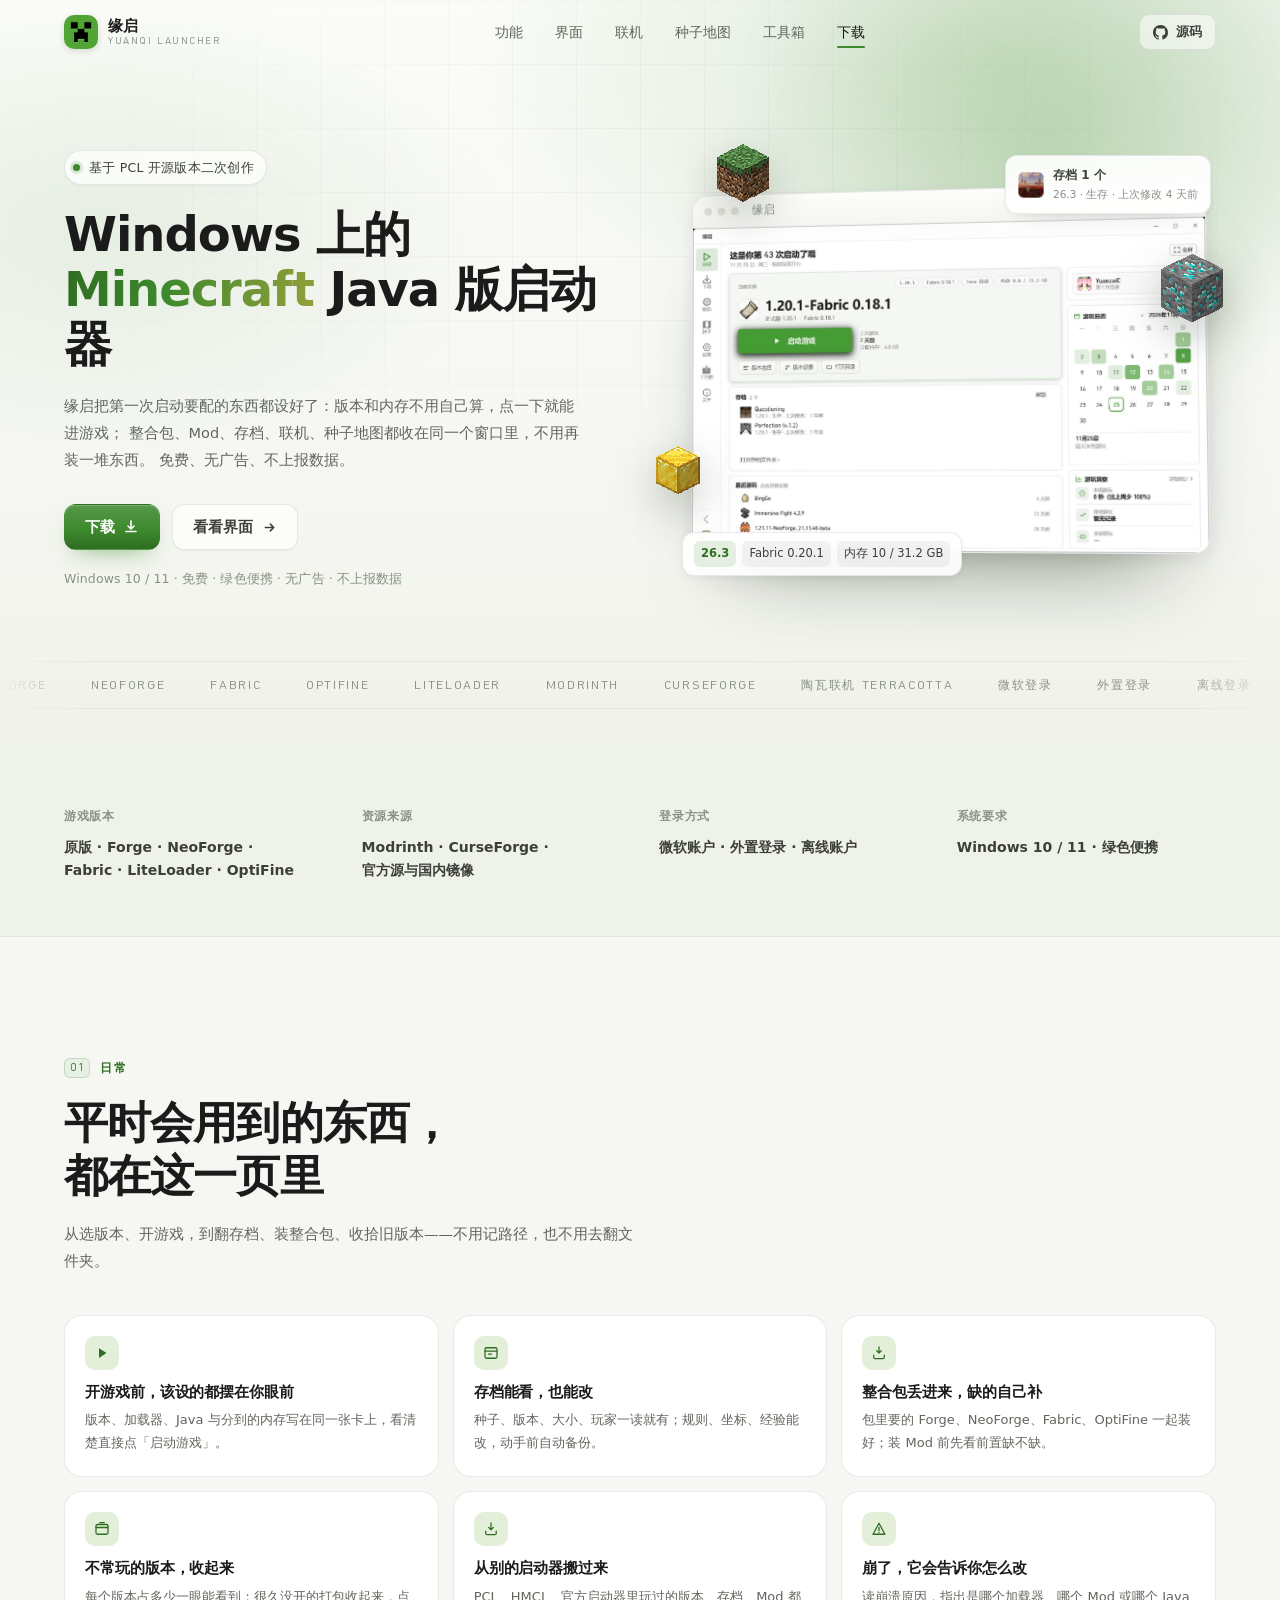
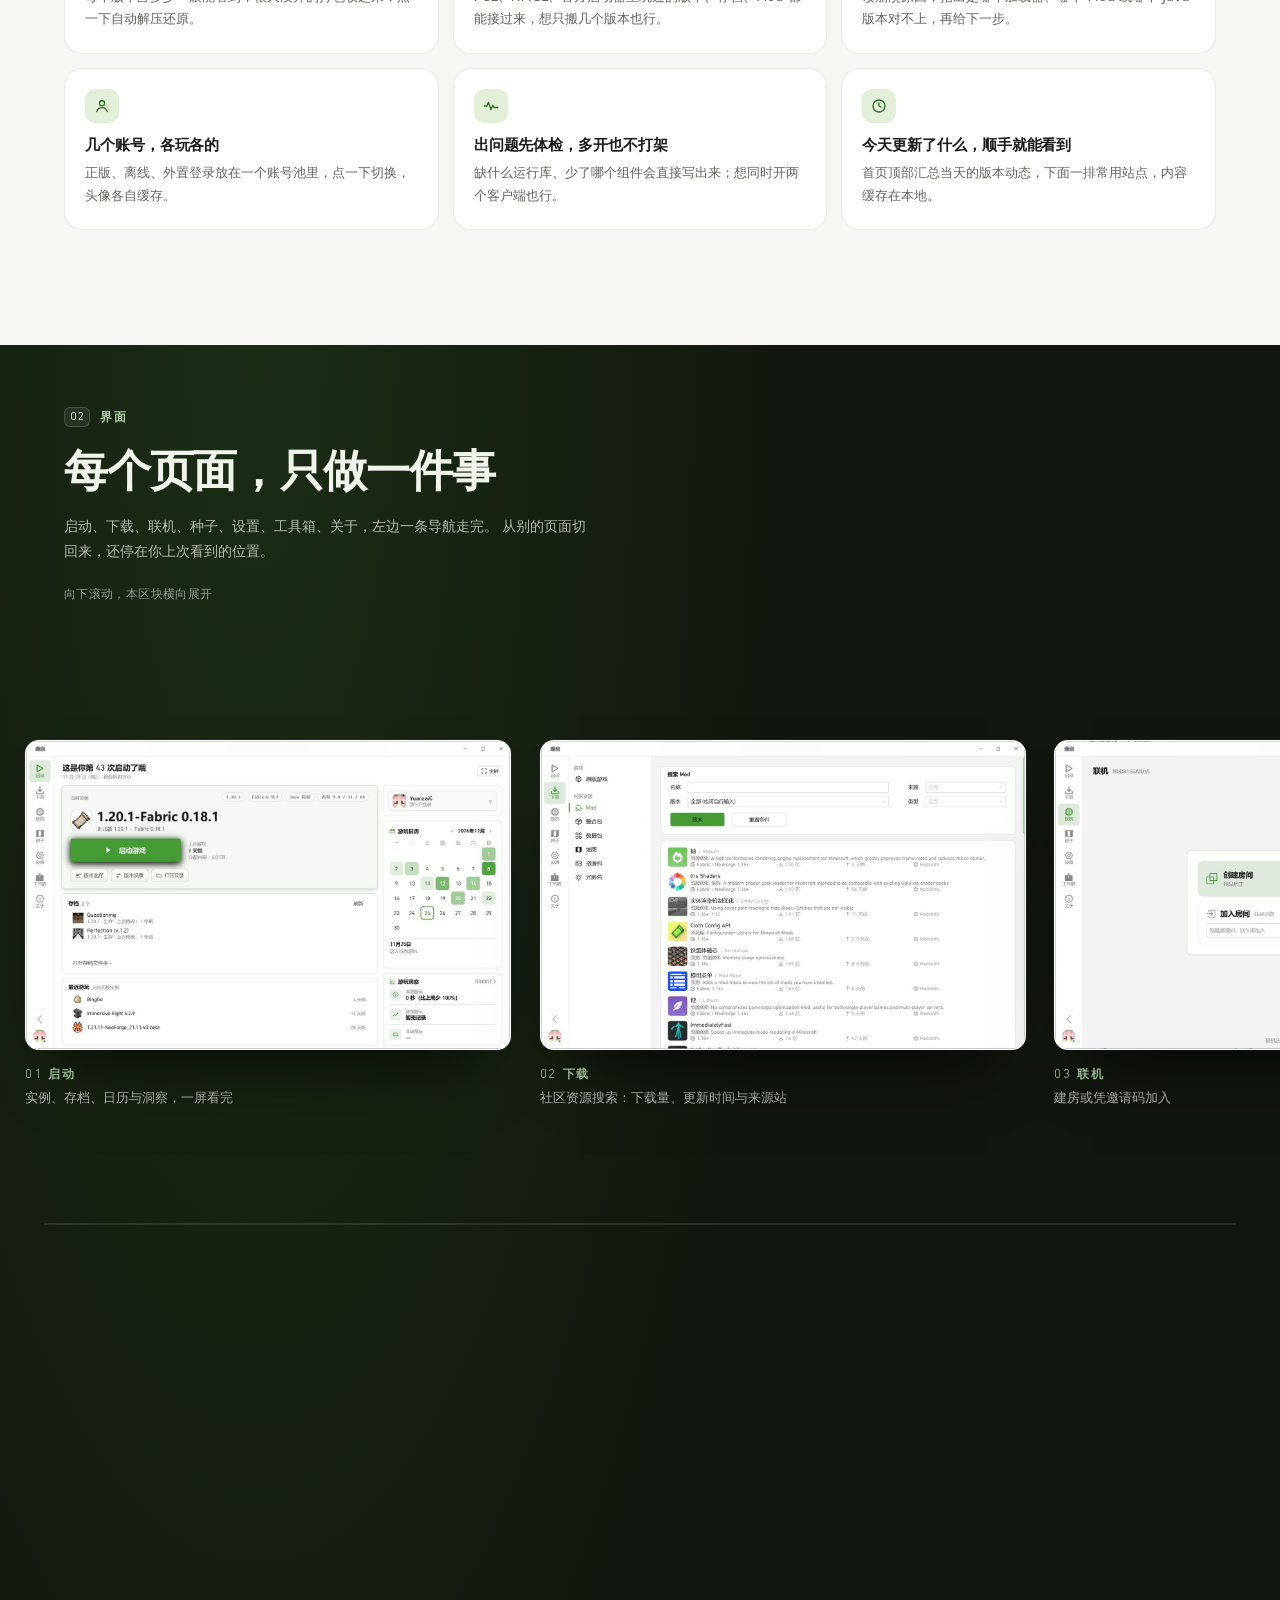
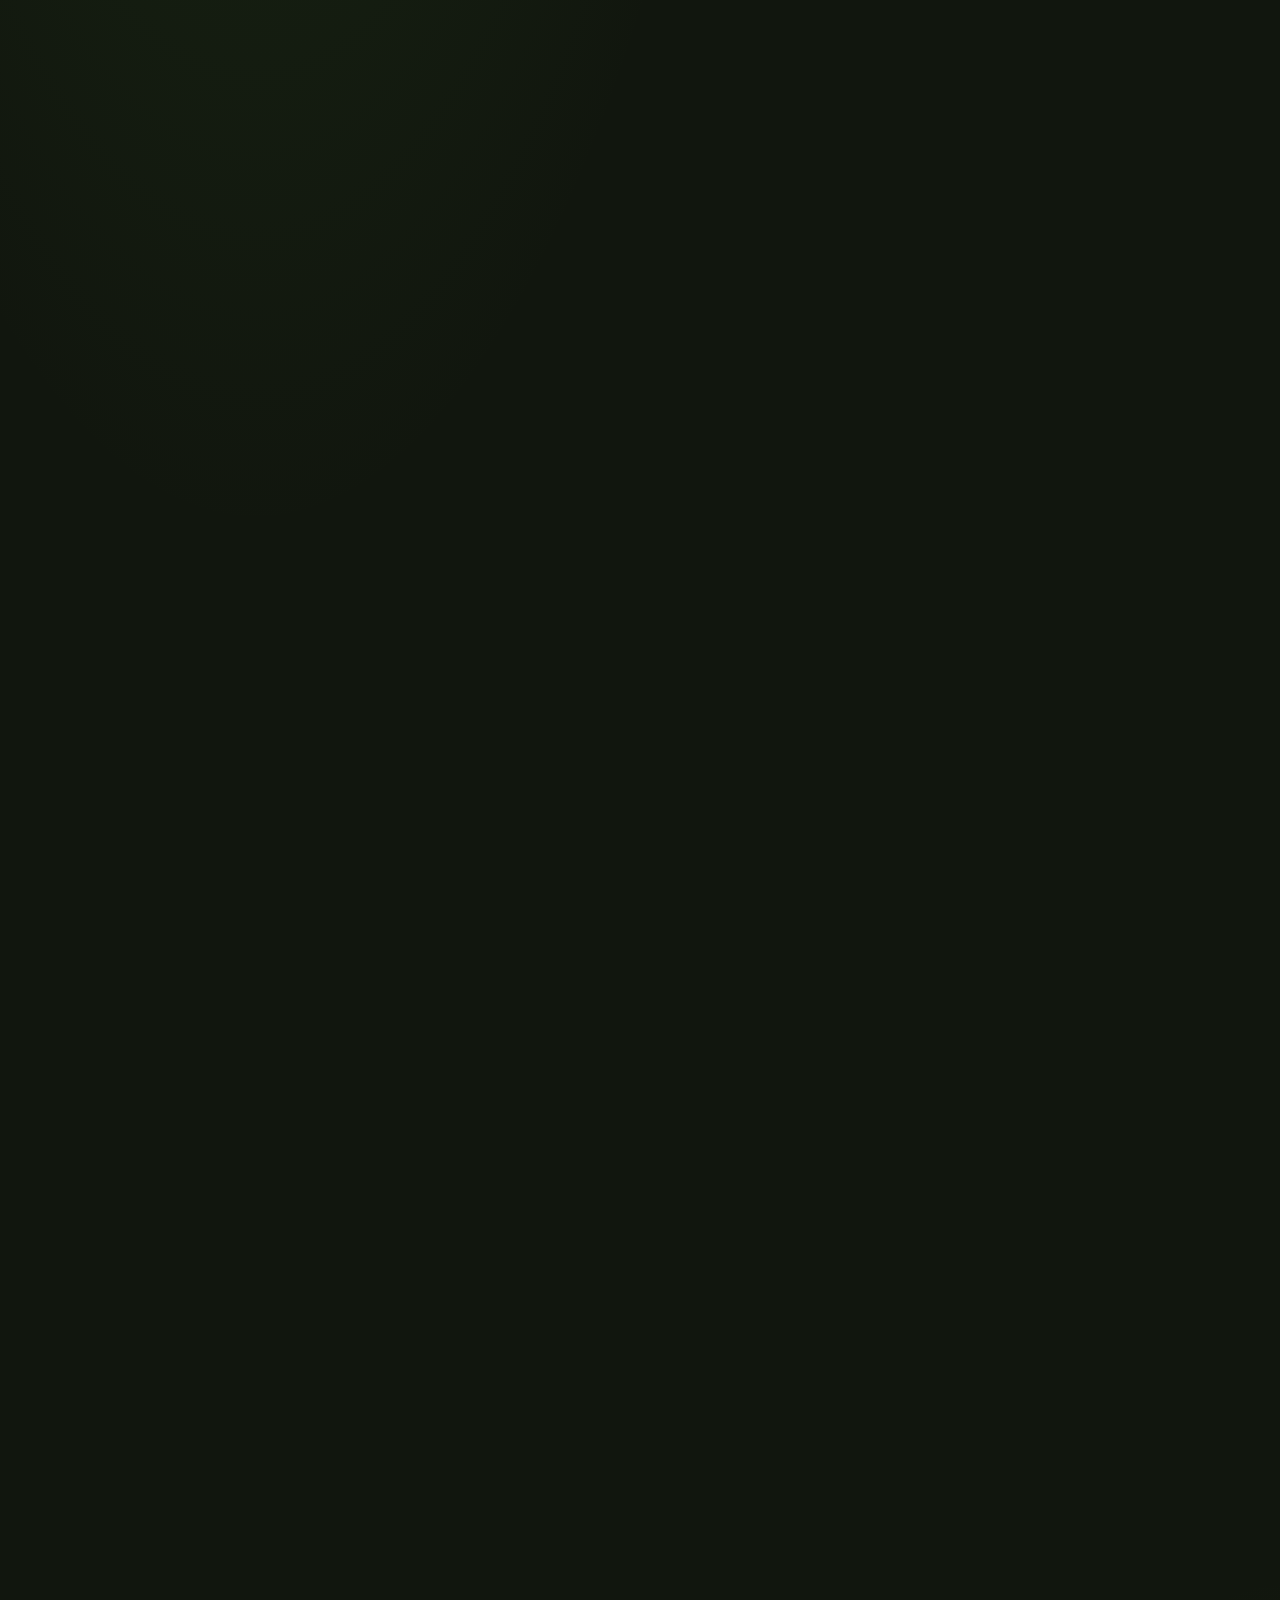
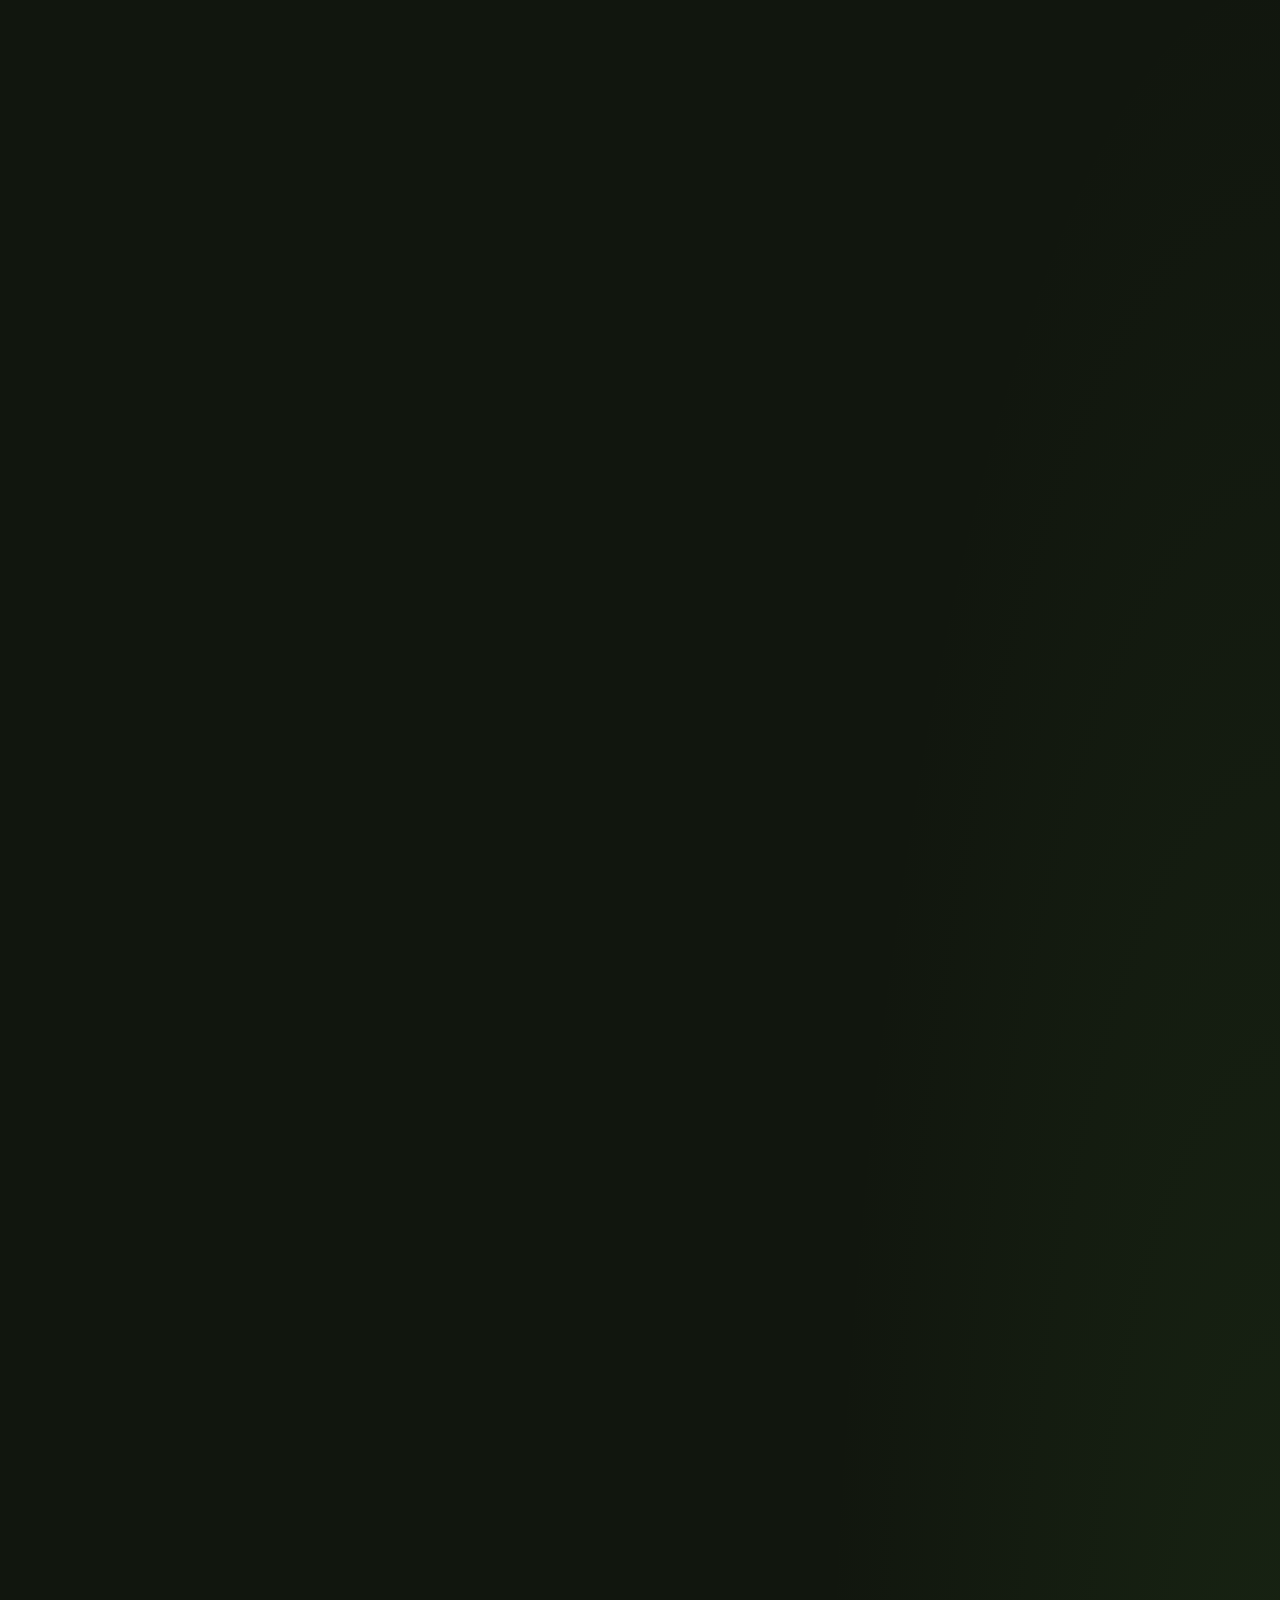
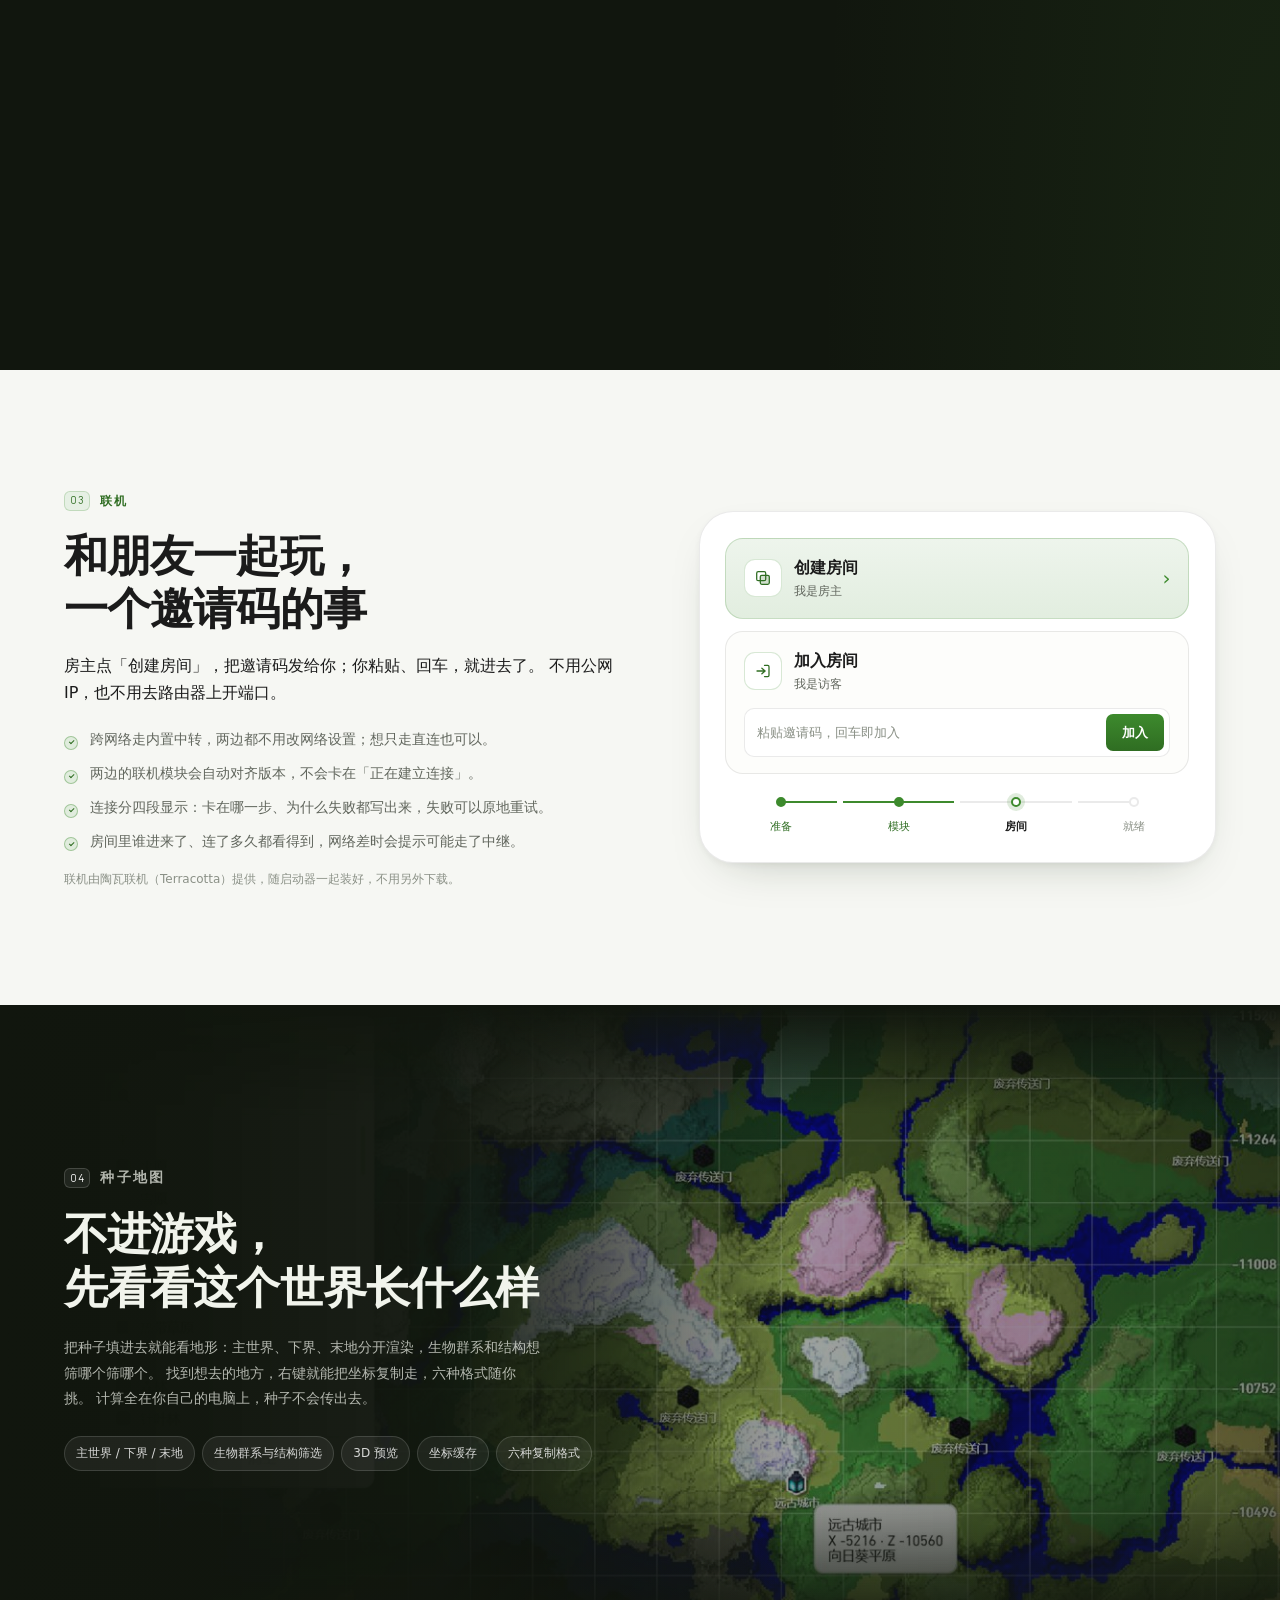
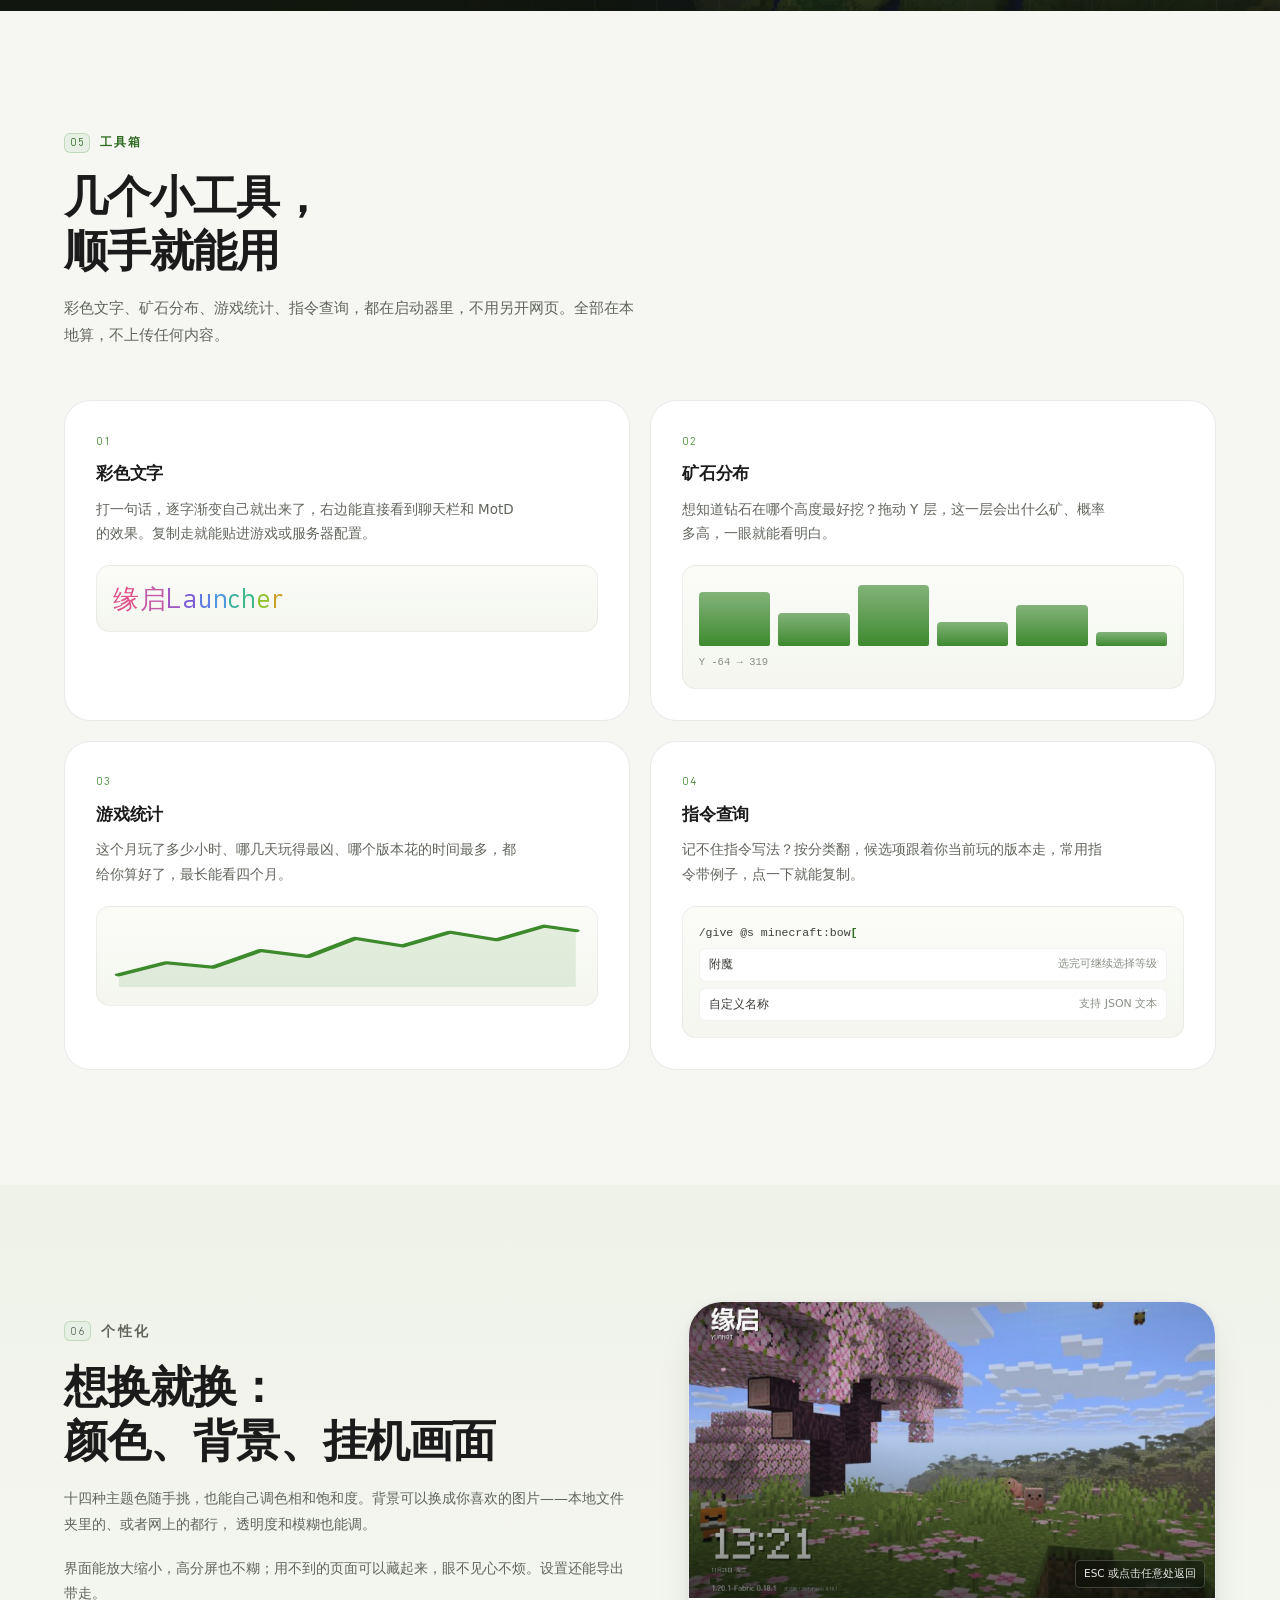
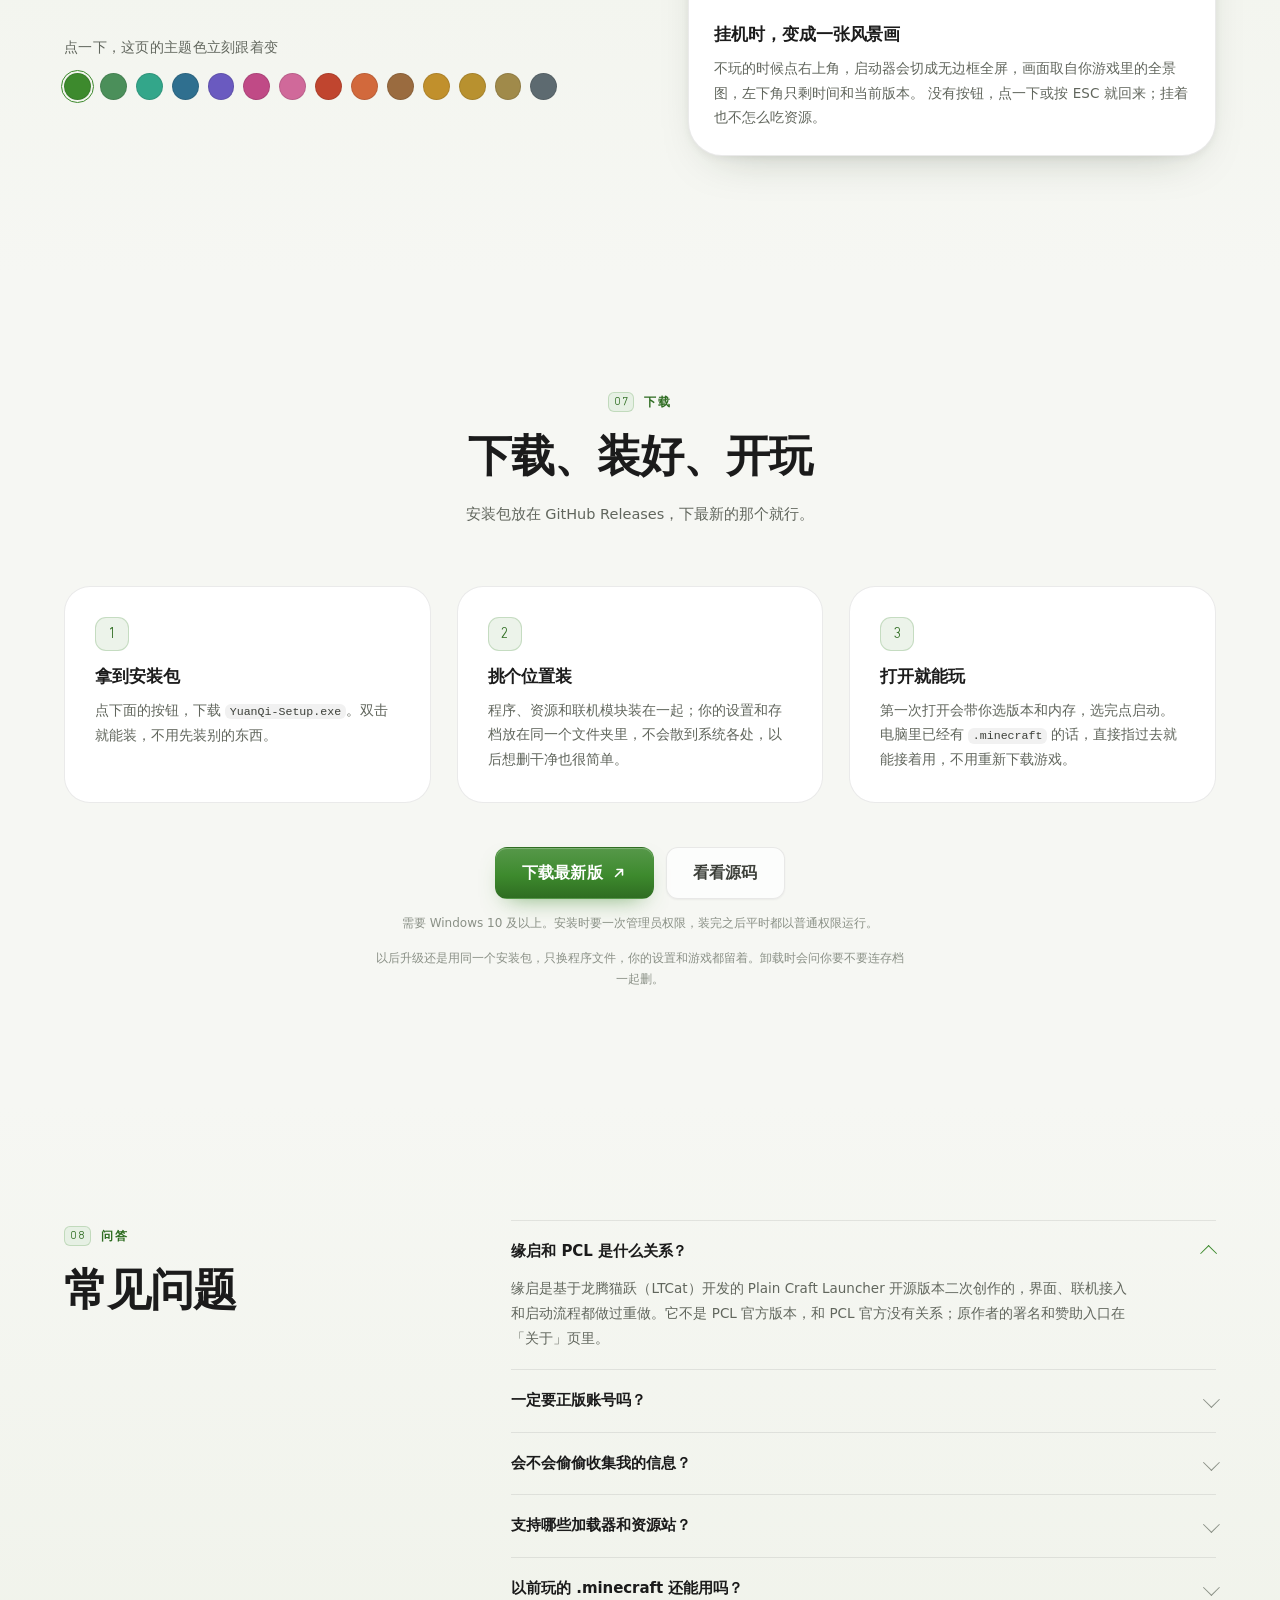
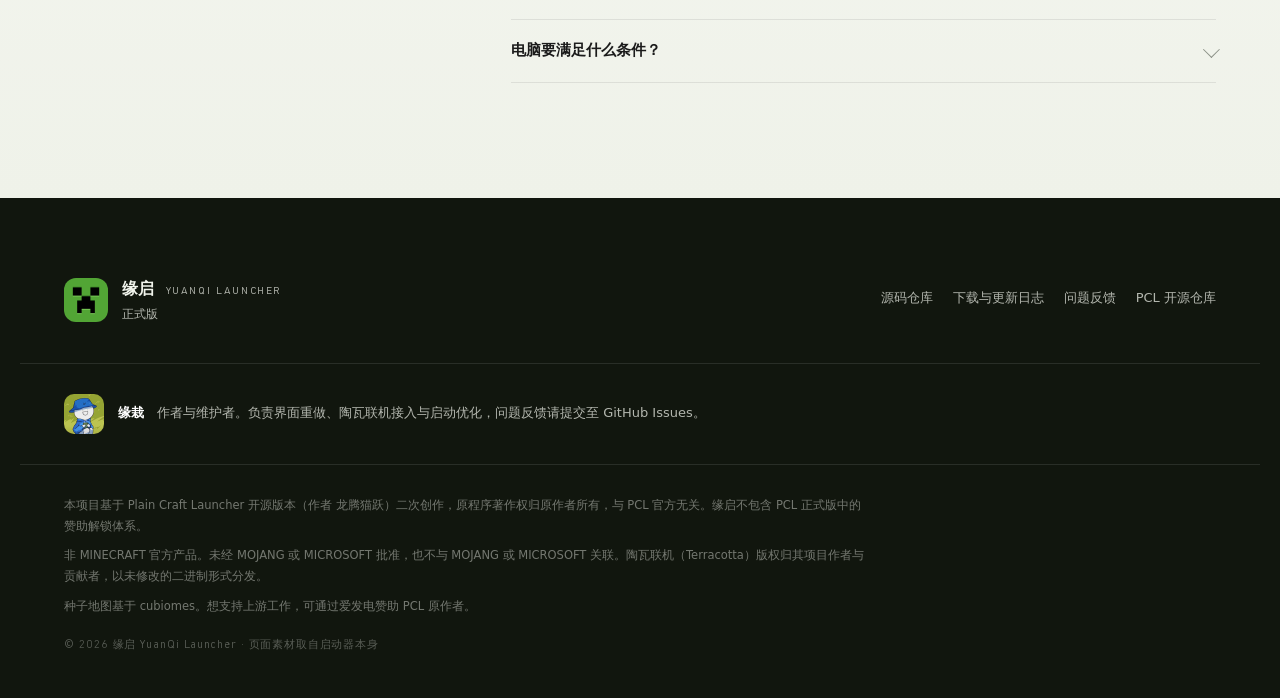
==== commit 9ed0fc1a: "官网：01 日常改为等高卡片网格" ====
--- a/index.html
+++ b/index.html
@@ -166,7 +166,7 @@
   </div>
 </section>
 
-<!-- ============ 01 启动 ============ -->
+<!-- ============ 01 日常 ============ -->
 <section class="section" id="start">
   <div class="container">
     <header class="section__head">
@@ -177,125 +177,55 @@
       </p>
     </header>
 
-    <div class="bento">
-      <!-- A -->
-      <article class="card card--wide reveal">
-        <div class="card__body">
-          <h3>开游戏前，该设的都摆在你眼前</h3>
-          <p>版本、加载器、Java 和分到的内存就写在这张卡上，看清楚了直接点「启动游戏」。想换版本、改设置或打开游戏目录，旁边就是入口，不用先去找菜单。</p>
-        </div>
-        <div class="mock mock--launch" aria-hidden="true">
-          <div class="mock__tags"><span>26.3</span><span>Fabric 0.20.1</span><span>Java 自动</span><span>内存 10 / 31.2 GB</span></div>
-          <div class="mock__row">
-            <div class="mock__icon"><img src="assets/img/blocks/grass.png" alt="" width="64" height="64"></div>
-            <div class="mock__title">BingGo<small>正式版 26.3 · Fabric 0.20.1</small></div>
-          </div>
-          <div class="mock__play"><span>▶</span> 启动游戏</div>
-          <div class="mock__actions"><span>版本选择</span><span>版本设置</span><span>打开目录</span></div>
-        </div>
-      </article>
-
-      <!-- B -->
-      <article class="card card--wide reveal" style="--d:.06s">
-        <div class="card__body">
-          <h3>存档能看，也能改</h3>
-          <p>点开一个存档，种子、版本、占多大、上次玩是什么时候都直接读出来；想调世界规则、坐标或经验值也能改，动手之前自动存一份备份，改坏了还能退回去。</p>
-        </div>
-        <div class="mock mock--save" aria-hidden="true">
-          <div class="mock__savehead"><i></i><div><b>新的世界</b><small>26.3 · 生存 · 上次修改 1 天前</small></div></div>
-          <div class="mock__tabs"><b>概览</b><span>世界</span><span>玩家</span><span>物品</span><span>备份 0</span><span>数据</span></div>
-          <div class="mock__kv">
-            <div><small>世界种子</small><b>-4734547568854480142</b></div>
-            <div><small>游戏版本</small><b>1.20.1</b></div>
-            <div><small>上次游玩</small><b>10/25 12:14</b></div>
-          </div>
-        </div>
-      </article>
-
-      <!-- C 安装补齐 -->
-      <article class="card reveal">
-        <div class="card__icon">
-          <svg viewBox="0 0 24 24" width="20" height="20" aria-hidden="true"><path d="M12 3.4v8.6m0 0 3.1-3.1M12 12 8.9 8.9" fill="none" stroke="currentColor" stroke-width="1.7" stroke-linecap="round" stroke-linejoin="round"/><path d="M4.6 15.2v2.6a2 2 0 0 0 2 2h10.8a2 2 0 0 0 2-2v-2.6" fill="none" stroke="currentColor" stroke-width="1.7" stroke-linecap="round"/></svg>
-        </div>
+    <div class="daily">
+      <article class="daily__item reveal">
+        <span class="daily__icon"><svg viewBox="0 0 24 24" width="18" height="18" aria-hidden="true"><path d="M8 5.5v13l10-6.5z" fill="currentColor"/></svg></span>
+        <h3>开游戏前，该设的都摆在你眼前</h3>
+        <p>版本、加载器、Java 与分到的内存写在同一张卡上，看清楚直接点「启动游戏」。</p>
+      </article>
+      <article class="daily__item reveal" style="--d:.04s">
+        <span class="daily__icon"><svg viewBox="0 0 24 24" width="18" height="18" aria-hidden="true"><rect x="4" y="5" width="16" height="14" rx="2" fill="none" stroke="currentColor" stroke-width="1.7"/><path d="M4 9.5h16M8.5 13.5h4" fill="none" stroke="currentColor" stroke-width="1.6" stroke-linecap="round"/></svg></span>
+        <h3>存档能看，也能改</h3>
+        <p>种子、版本、大小、玩家一读就有；规则、坐标、经验能改，动手前自动备份。</p>
+      </article>
+      <article class="daily__item reveal" style="--d:.08s">
+        <span class="daily__icon"><svg viewBox="0 0 24 24" width="18" height="18" aria-hidden="true"><path d="M12 4v8m0 0 3-3m-3 3-3-3" fill="none" stroke="currentColor" stroke-width="1.7" stroke-linecap="round" stroke-linejoin="round"/><path d="M5 15v2.5a2 2 0 0 0 2 2h10a2 2 0 0 0 2-2V15" fill="none" stroke="currentColor" stroke-width="1.7" stroke-linecap="round"/></svg></span>
         <h3>整合包丢进来，缺的自己补</h3>
-        <p>装整合包时，包里要的 Forge、NeoForge、Fabric、OptiFine 会一起装好；装 Mod 前先看看前置缺不缺，缺了可以顺手一起下。原版分正式、预览、远古和愚人节，社区资源有 Mod、整合包、数据包、资源包与光影。</p>
-      </article>
-
-      <!-- 导入 -->
-      <article class="card reveal">
-        <div class="card__icon">
-          <svg viewBox="0 0 24 24" width="20" height="20" aria-hidden="true"><path d="M12 3.4v9.2m0 0 3.2-3.2M12 12.6 8.8 9.4" fill="none" stroke="currentColor" stroke-width="1.7" stroke-linecap="round" stroke-linejoin="round"/><path d="M4.6 14.6v3a2 2 0 0 0 2 2h10.8a2 2 0 0 0 2-2v-3" fill="none" stroke="currentColor" stroke-width="1.7" stroke-linecap="round"/></svg>
-        </div>
+        <p>包里要的 Forge、NeoForge、Fabric、OptiFine 一起装好；装 Mod 前先看前置缺不缺。</p>
+      </article>
+      <article class="daily__item reveal" style="--d:.12s">
+        <span class="daily__icon"><svg viewBox="0 0 24 24" width="18" height="18" aria-hidden="true"><rect x="4" y="6" width="16" height="13" rx="2" fill="none" stroke="currentColor" stroke-width="1.7"/><path d="M4 10h16M9 3.5h6" fill="none" stroke="currentColor" stroke-width="1.7" stroke-linecap="round"/></svg></span>
+        <h3>不常玩的版本，收起来</h3>
+        <p>每个版本占多少一眼能看到；很久没开的打包收起来，点一下自动解压还原。</p>
+      </article>
+      <article class="daily__item reveal" style="--d:.16s">
+        <span class="daily__icon"><svg viewBox="0 0 24 24" width="18" height="18" aria-hidden="true"><path d="M12 4v9m0 0 3.2-3.2M12 13 8.8 9.8" fill="none" stroke="currentColor" stroke-width="1.7" stroke-linecap="round" stroke-linejoin="round"/><path d="M5 15v2.5a2 2 0 0 0 2 2h10a2 2 0 0 0 2-2V15" fill="none" stroke="currentColor" stroke-width="1.7" stroke-linecap="round"/></svg></span>
         <h3>从别的启动器搬过来</h3>
-        <p>以前在 PCL、HMCL 或官方启动器里玩过的，第一次打开就能接过来：版本、存档、Mod、资源包都在。想只搬几个版本也行，搬完还能把原来的文件夹收进回收站。</p>
-      </article>
-      <!-- D 版本归档 -->
-      <article class="card reveal" style="--d:.06s">
-        <div class="card__icon">
-          <svg viewBox="0 0 24 24" width="20" height="20" aria-hidden="true"><rect x="3.6" y="5.4" width="16.8" height="14" rx="2.2" fill="none" stroke="currentColor" stroke-width="1.7"/><path d="M3.6 9.8h16.8M9.6 3.2h4.8" fill="none" stroke="currentColor" stroke-width="1.7" stroke-linecap="round"/><path d="M9.4 13.2h5.2M9.4 16.4h5.2" fill="none" stroke="currentColor" stroke-width="1.6" stroke-linecap="round"/></svg>
-        </div>
-        <h3>不常玩的版本，收起来</h3>
-        <p>每个版本占多少空间一眼能看到。很久没开的可以打包收起来，列表里照样在，点一下自动解压还原；空间紧张时还能一键挑出最久没玩的那几个。</p>
-      </article>
-
-      <!-- 体检与多开 -->
-      <article class="card reveal" style="--d:.12s">
-        <div class="card__icon">
-          <svg viewBox="0 0 24 24" width="20" height="20" aria-hidden="true"><path d="M2.8 12h4l2-5 3.4 10 2.4-6 1.6 3h4.8" fill="none" stroke="currentColor" stroke-width="1.7" stroke-linecap="round" stroke-linejoin="round"/></svg>
-        </div>
+        <p>PCL、HMCL、官方启动器里玩过的版本、存档、Mod 都能接过来，想只搬几个版本也行。</p>
+      </article>
+      <article class="daily__item reveal" style="--d:.2s">
+        <span class="daily__icon"><svg viewBox="0 0 24 24" width="18" height="18" aria-hidden="true"><path d="M12 4.5 20 19H4z" fill="none" stroke="currentColor" stroke-width="1.7" stroke-linejoin="round"/><path d="M12 10v4M12 16.5v.1" fill="none" stroke="currentColor" stroke-width="1.8" stroke-linecap="round"/></svg></span>
+        <h3>崩了，它会告诉你怎么改</h3>
+        <p>读崩溃原因，指出是哪个加载器、哪个 Mod 或哪个 Java 版本对不上，再给下一步。</p>
+      </article>
+      <article class="daily__item reveal" style="--d:.24s">
+        <span class="daily__icon"><svg viewBox="0 0 24 24" width="18" height="18" aria-hidden="true"><circle cx="12" cy="8.4" r="3.4" fill="none" stroke="currentColor" stroke-width="1.7"/><path d="M5 19.6c.9-3.4 3.6-5.4 7-5.4s6.1 2 7 5.4" fill="none" stroke="currentColor" stroke-width="1.7" stroke-linecap="round"/></svg></span>
+        <h3>几个账号，各玩各的</h3>
+        <p>正版、离线、外置登录放在一个账号池里，点一下切换，头像各自缓存。</p>
+      </article>
+      <article class="daily__item reveal" style="--d:.28s">
+        <span class="daily__icon"><svg viewBox="0 0 24 24" width="18" height="18" aria-hidden="true"><path d="M3 12h3.6l2-5 3.4 10 2.4-6 1.6 3H21" fill="none" stroke="currentColor" stroke-width="1.7" stroke-linecap="round" stroke-linejoin="round"/></svg></span>
         <h3>出问题先体检，多开也不打架</h3>
-        <p>游戏打不开时先跑一次体检，缺什么运行库、少了哪个组件会直接写出来。想同时开两个客户端也行，两个启动器互不干扰。</p>
-      </article>
-
-      <!-- E 绿色便携 -->
-      <article class="card reveal" style="--d:.12s">
-        <div class="card__icon">
-          <svg viewBox="0 0 24 24" width="20" height="20" aria-hidden="true"><path d="M12 3.2 19.4 6v6.1c0 4.3-2.9 7-7.4 8.7-4.5-1.7-7.4-4.4-7.4-8.7V6z" fill="none" stroke="currentColor" stroke-width="1.7" stroke-linejoin="round"/><path d="M8.9 12.1 11.3 14.5 15.4 10.2" fill="none" stroke="currentColor" stroke-width="1.7" stroke-linecap="round" stroke-linejoin="round"/></svg>
-        </div>
-        <h3>整个文件夹拷走，换台电脑接着玩</h3>
-        <p>程序、设置、账户、存档和自动下好的 Java 都在这一个文件夹里，U 盘拷走就能换机。系统里不留东西，重装系统也不怕丢配置。</p>
-      </article>
-
-      <!-- D -->
-      <article class="card reveal" style="--d:.06s">
-        <div class="card__icon">
-          <svg viewBox="0 0 24 24" width="20" height="20" aria-hidden="true"><path d="M12 3.6 21 19H3z" fill="none" stroke="currentColor" stroke-width="1.7" stroke-linejoin="round"/><path d="M12 9.4v4.2M12 16.3v.1" fill="none" stroke="currentColor" stroke-width="1.8" stroke-linecap="round"/></svg>
-        </div>
-        <h3>崩了，它会告诉你怎么改</h3>
-        <p>游戏闪退不用自己翻几千行日志。缘启会读崩溃原因，指出是哪个加载器、哪个 Mod 或哪个 Java 版本对不上，再告诉你下一步该做什么。</p>
-      </article>
-
-      <!-- 多账户 -->
-      <article class="card reveal">
-        <div class="card__icon">
-          <svg viewBox="0 0 24 24" width="20" height="20" aria-hidden="true"><circle cx="12" cy="8.2" r="3.6" fill="none" stroke="currentColor" stroke-width="1.7"/><path d="M4.8 20c.9-3.6 3.7-5.6 7.2-5.6s6.3 2 7.2 5.6" fill="none" stroke="currentColor" stroke-width="1.7" stroke-linecap="round"/></svg>
-        </div>
-        <h3>几个账号，各玩各的</h3>
-        <p>正版、离线、统一通行证和第三方登录都放在一个账号池里，点一下就能换，头像各自缓存。和室友共用一台电脑也不会互相顶号。</p>
-        <div class="mini-accounts" aria-hidden="true">
-          <span class="mini-accounts__a">Y</span>
-          <span class="mini-accounts__b">S</span>
-          <span class="mini-accounts__c">+</span>
-        </div>
-      </article>
-
-      <!-- F -->
-      <article class="card card--full reveal">
-        <div class="card__body card__body--row">
-          <div>
-            <h3>今天更新了什么，顺手就能看到</h3>
-            <p>首页顶部会告诉你游戏版本的最新动态，下面一排是常用的几个站点，点开就走。这些都缓存在本地，不联网也能看到上次的内容。</p>
-          </div>
-          <ul class="chips" aria-label="社区入口">
-            <li>Minecraft 官网</li><li>中文 Wiki</li><li>苦力怕论坛</li><li>MineBBS</li>
-            <li>MC 百科</li><li>CurseForge</li><li>Modrinth</li><li>MCPEDL</li>
-          </ul>
-        </div>
-      </article>
-    </div>
-  </div>
-</section>
-
+        <p>缺什么运行库、少了哪个组件会直接写出来；想同时开两个客户端也行。</p>
+      </article>
+      <article class="daily__item reveal" style="--d:.32s">
+        <span class="daily__icon"><svg viewBox="0 0 24 24" width="18" height="18" aria-hidden="true"><circle cx="12" cy="12" r="8" fill="none" stroke="currentColor" stroke-width="1.7"/><path d="M12 8v4l2.6 1.6" fill="none" stroke="currentColor" stroke-width="1.7" stroke-linecap="round"/></svg></span>
+        <h3>今天更新了什么，顺手就能看到</h3>
+        <p>首页顶部汇总当天的版本动态，下面一排常用站点，内容缓存在本地。</p>
+      </article>
+    </div>
+  </div>
+</section>
 <!-- ============ 02 界面画廊 ============ -->
 <section class="gallery" id="gallery">
   <div class="gallery__sticky">
--- a/assets/css/site.css
+++ b/assets/css/site.css
@@ -1213,3 +1213,18 @@
   }
   html.js .reveal,html.js .hero__title .line{ opacity:1 !important; transform:none !important; }
 }
+
+/* ---------- 01 日常：等高卡片网格 ---------- */
+.daily{ display:grid; grid-template-columns:repeat(3,minmax(0,1fr)); gap:14px; margin-top:clamp(26px,3.6vw,40px); }
+.daily__item{
+  background:var(--white); border:1px solid var(--line); border-radius:var(--r);
+  padding:20px 20px 22px; display:flex; flex-direction:column;
+}
+.daily__icon{
+  width:34px; height:34px; border-radius:10px; display:grid; place-items:center;
+  background:var(--accent-soft); color:var(--accent-deep); margin-bottom:12px;
+}
+.daily__item h3{ font-size:15px; font-weight:650; line-height:1.45; margin:0 0 6px; color:var(--ink); }
+.daily__item p{ font-size:13px; line-height:1.72; color:var(--muted); margin:0; }
+@media (max-width:960px){ .daily{ grid-template-columns:repeat(2,minmax(0,1fr)); } }
+@media (max-width:600px){ .daily{ grid-template-columns:1fr; gap:12px; } }
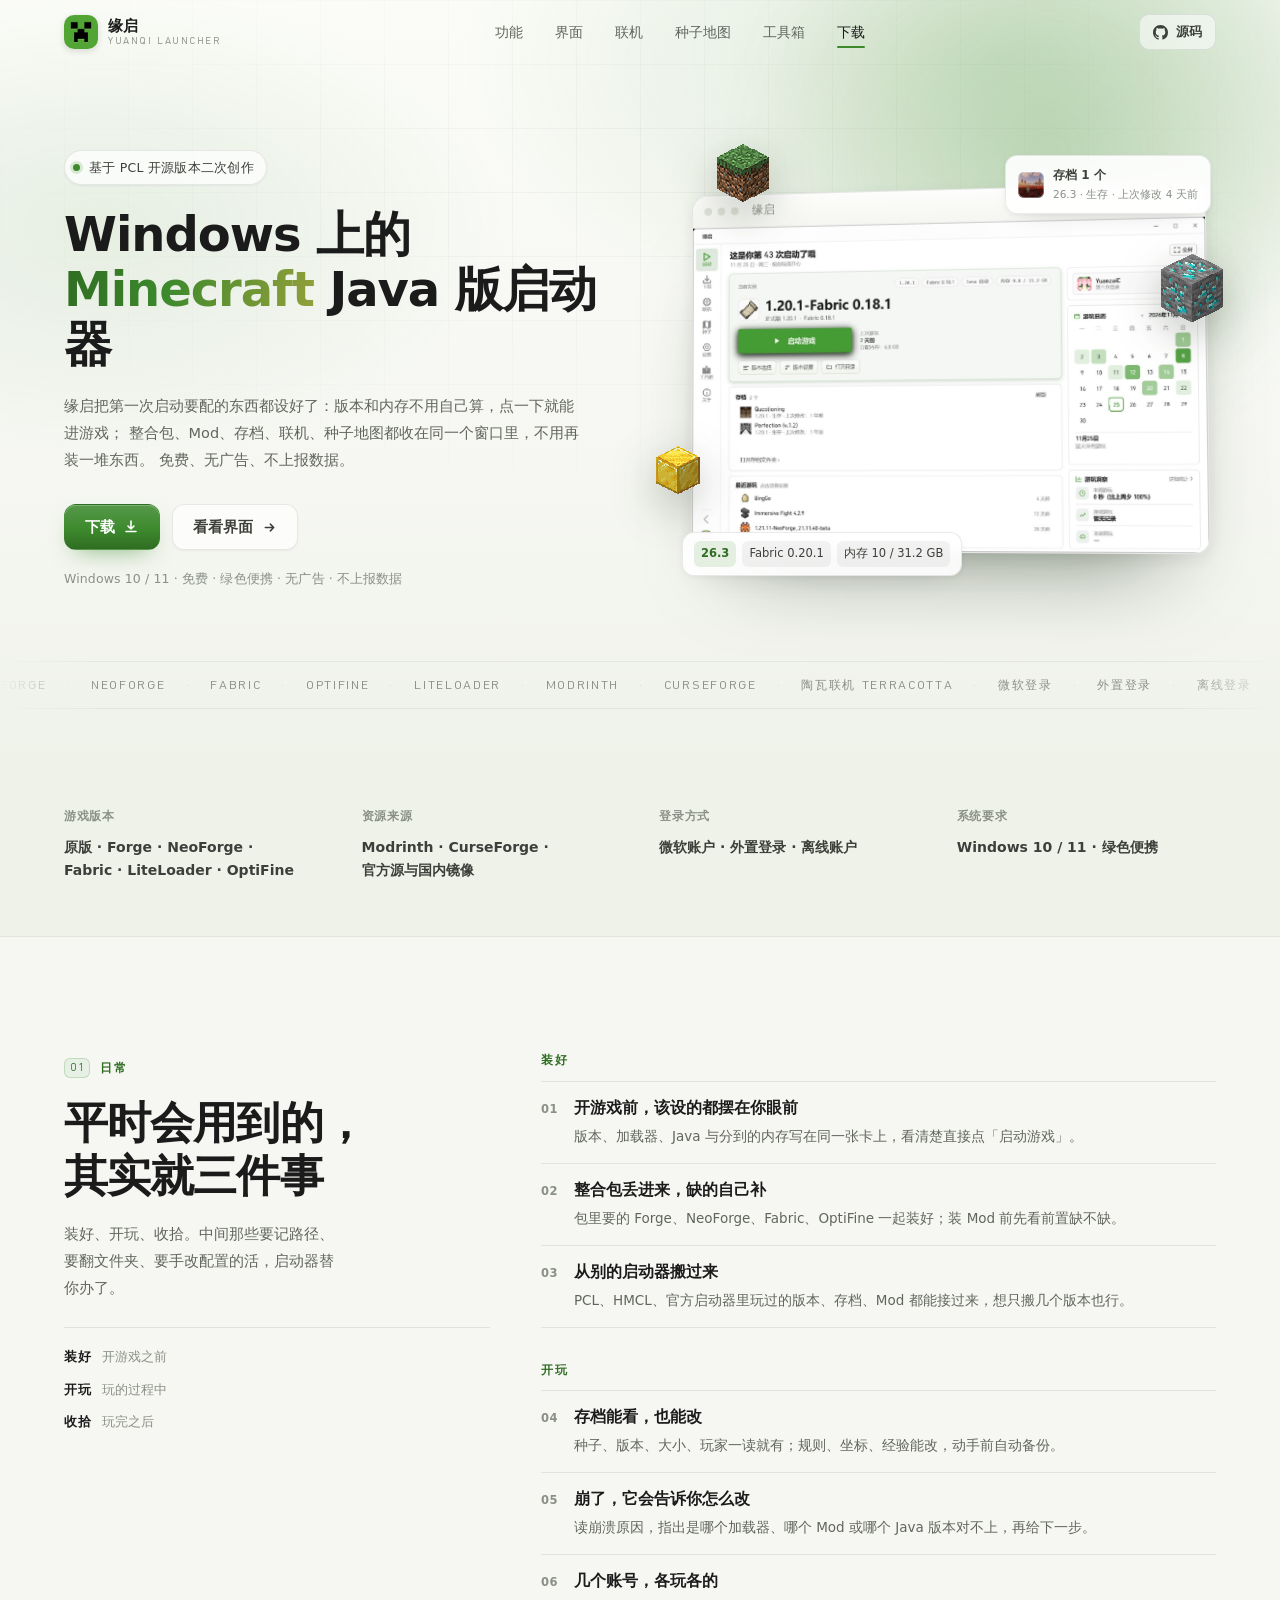
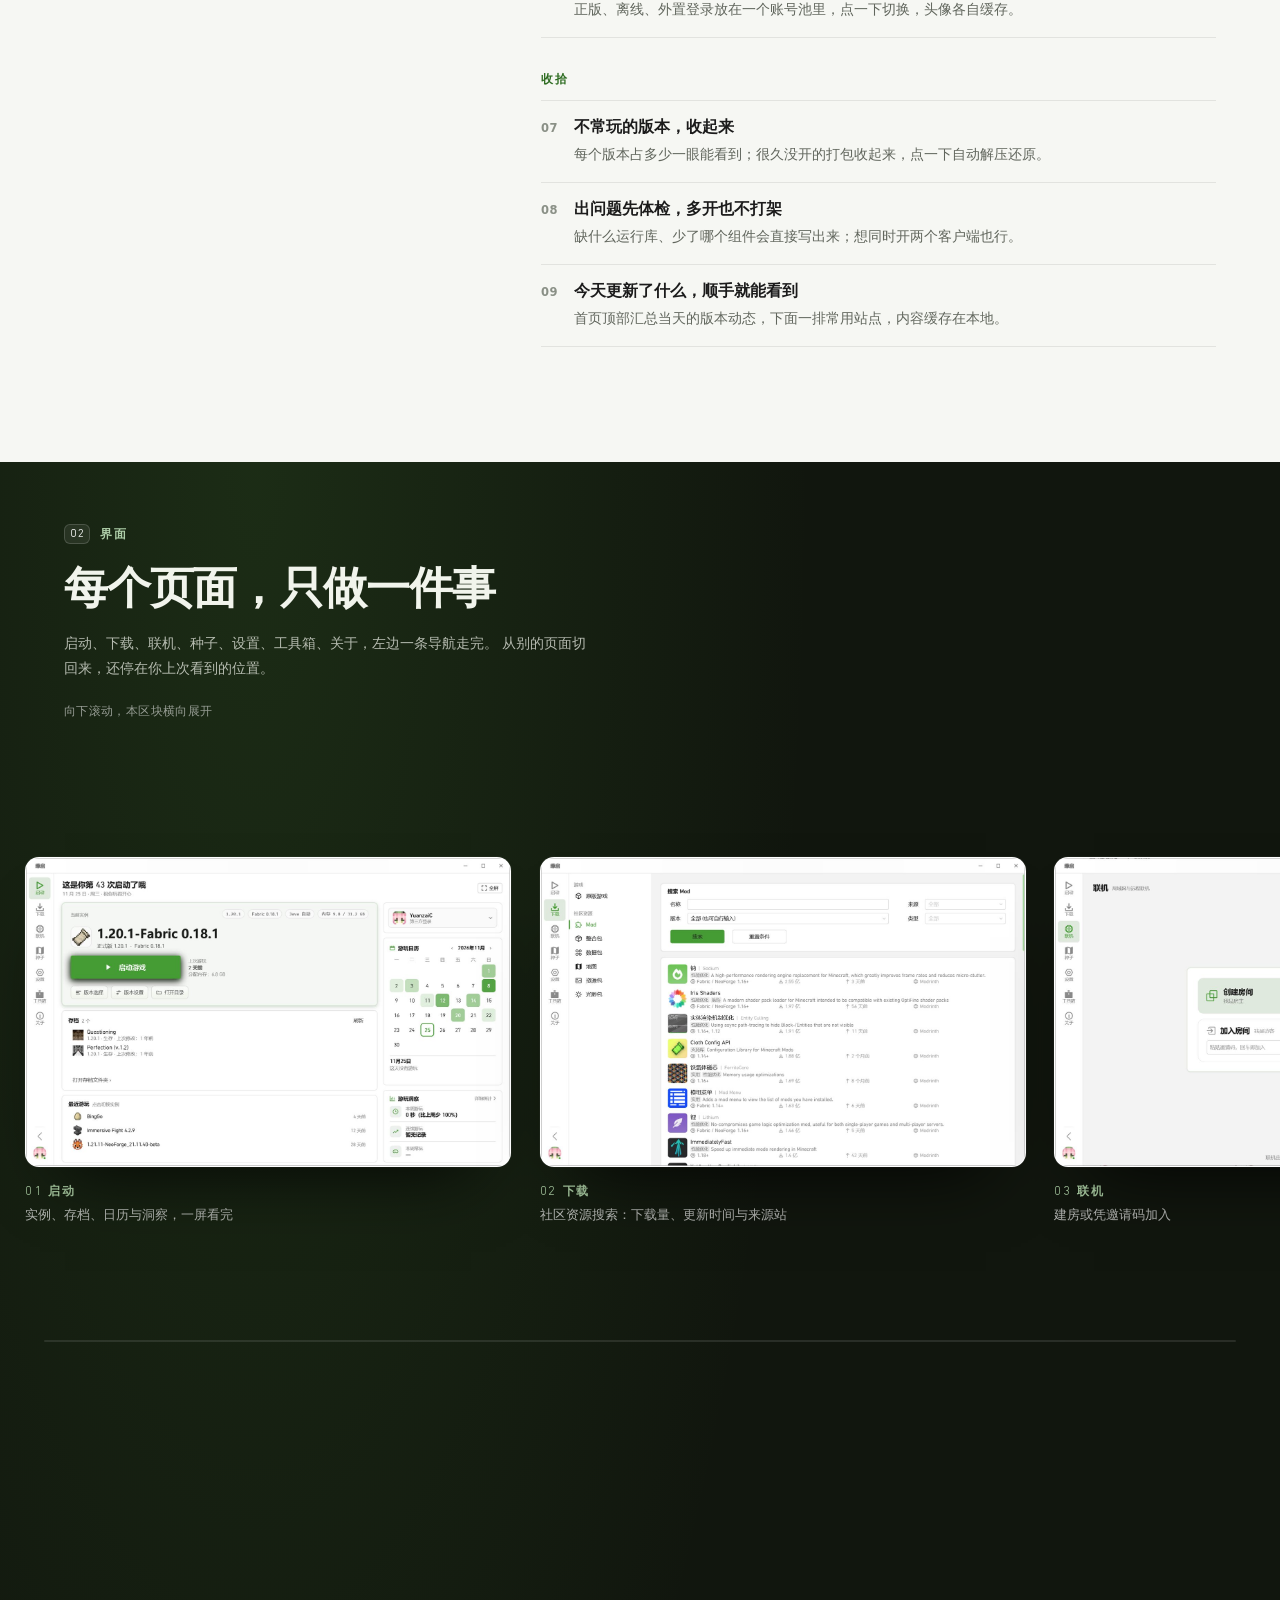
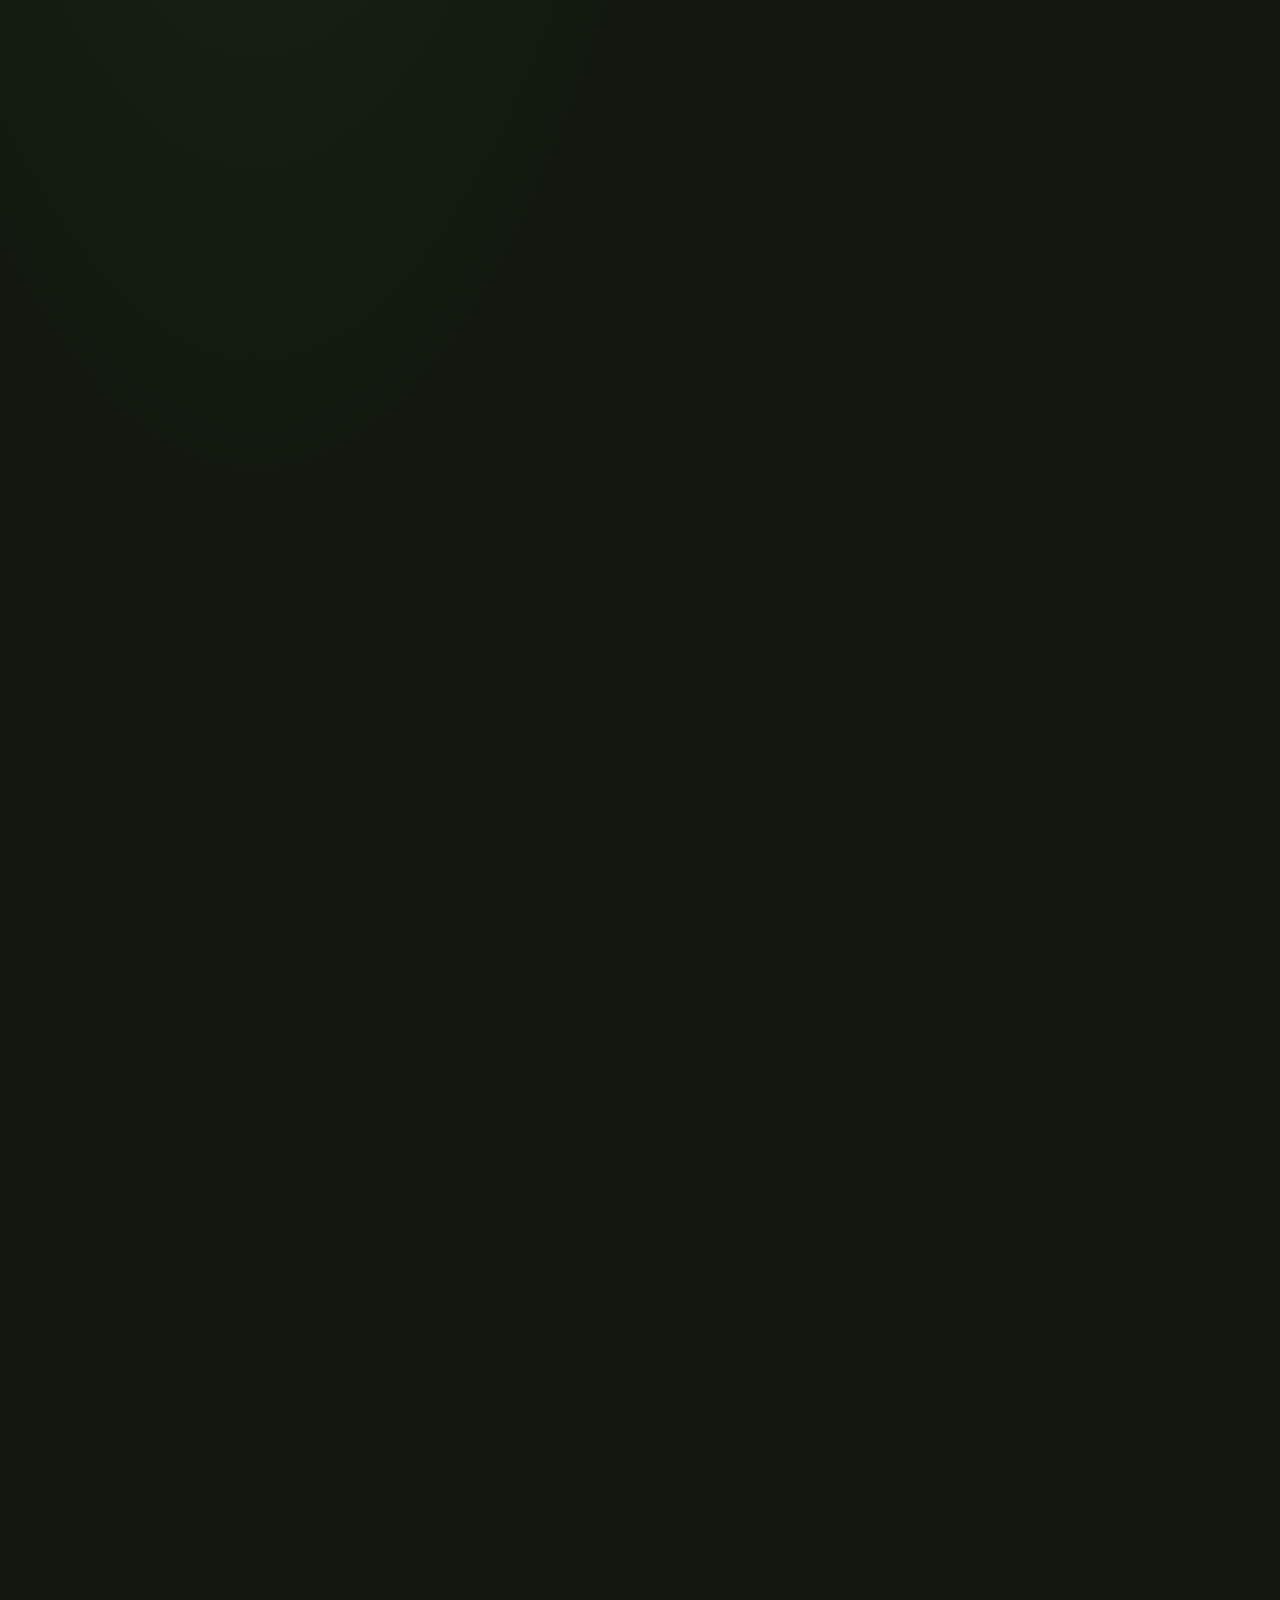
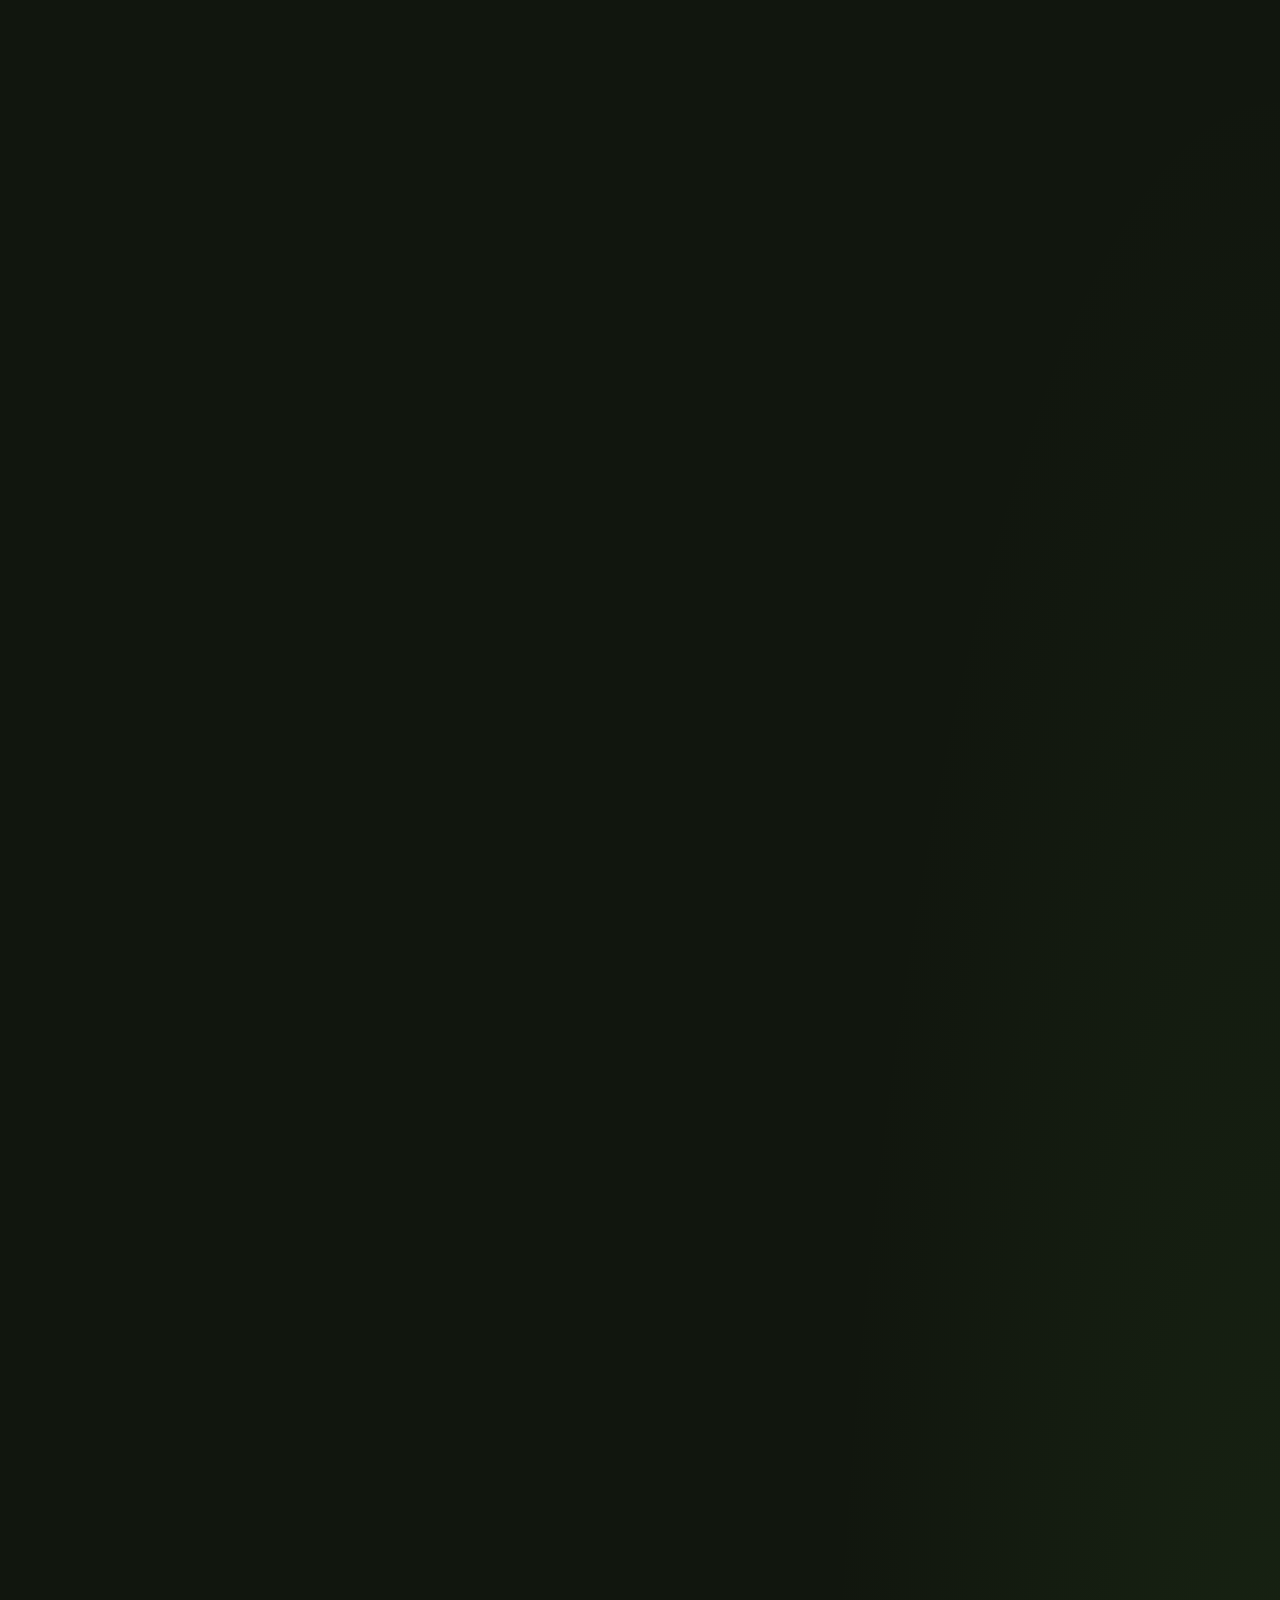
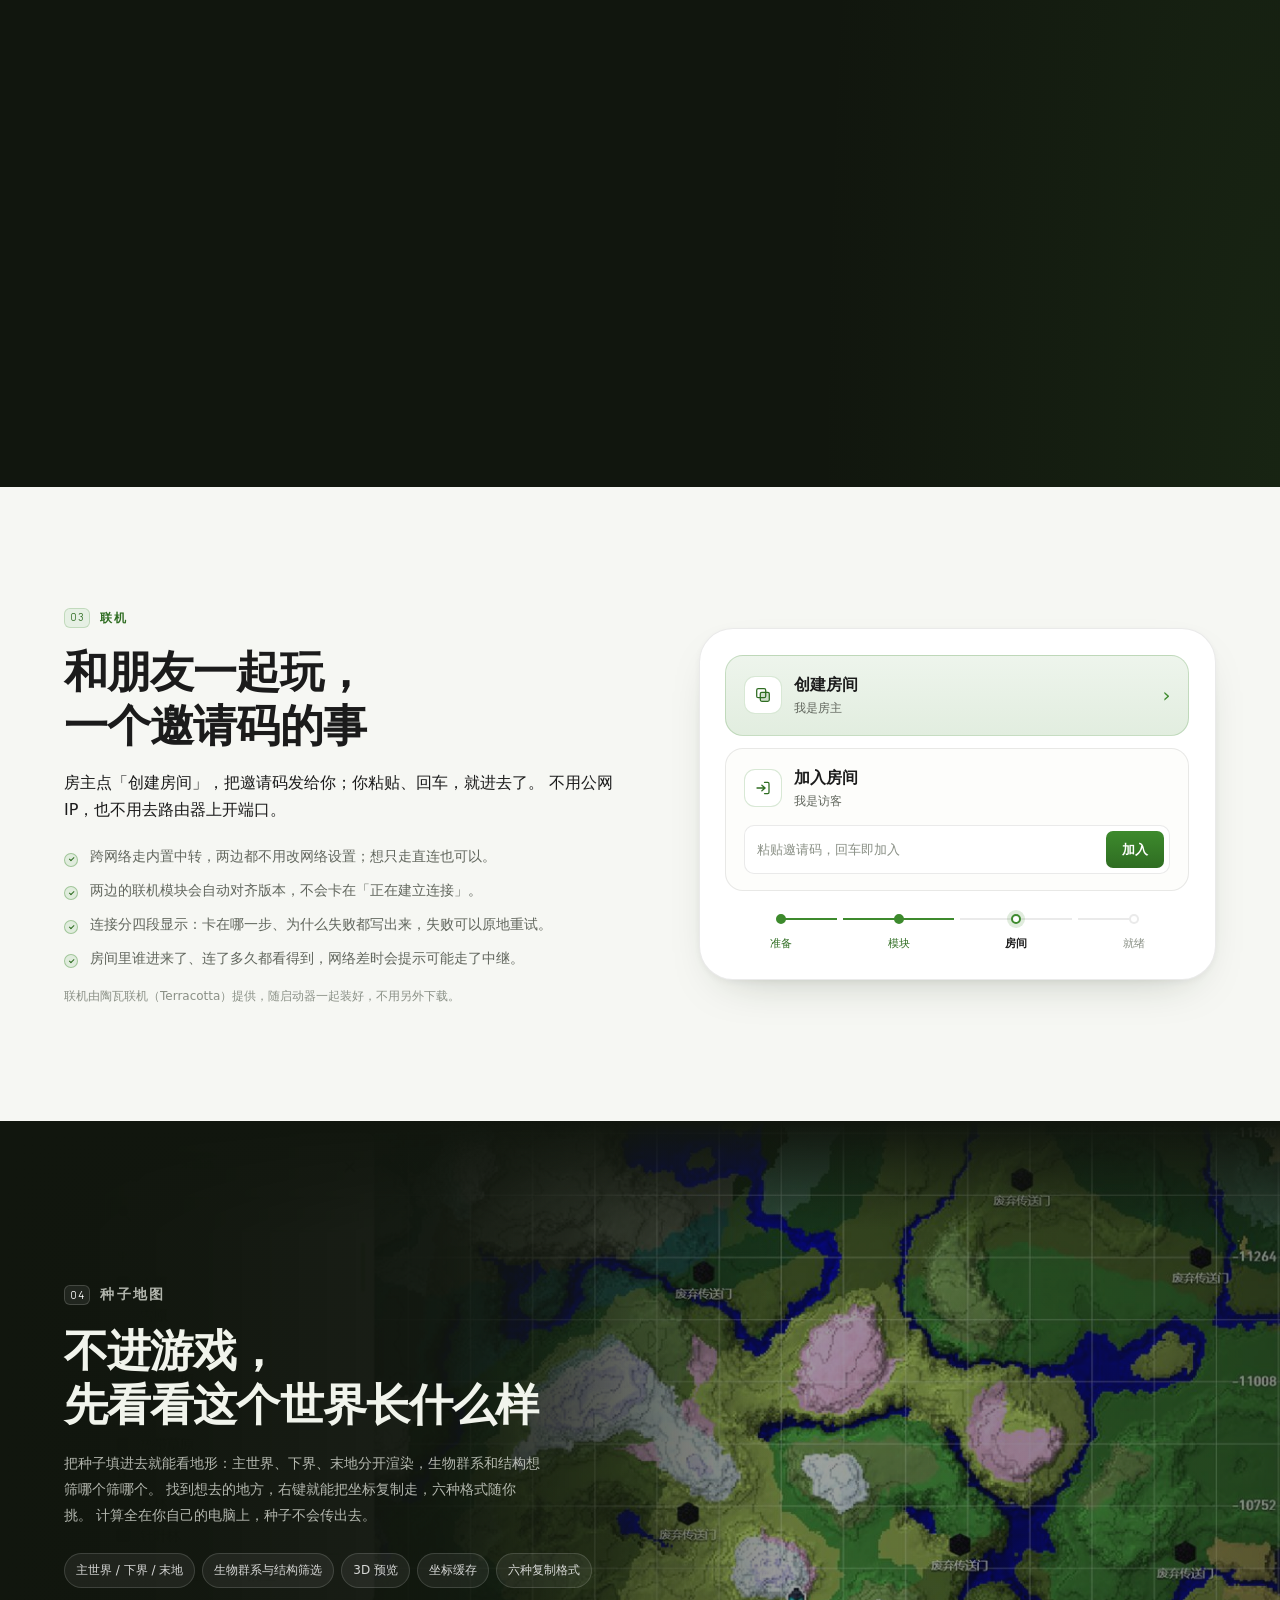
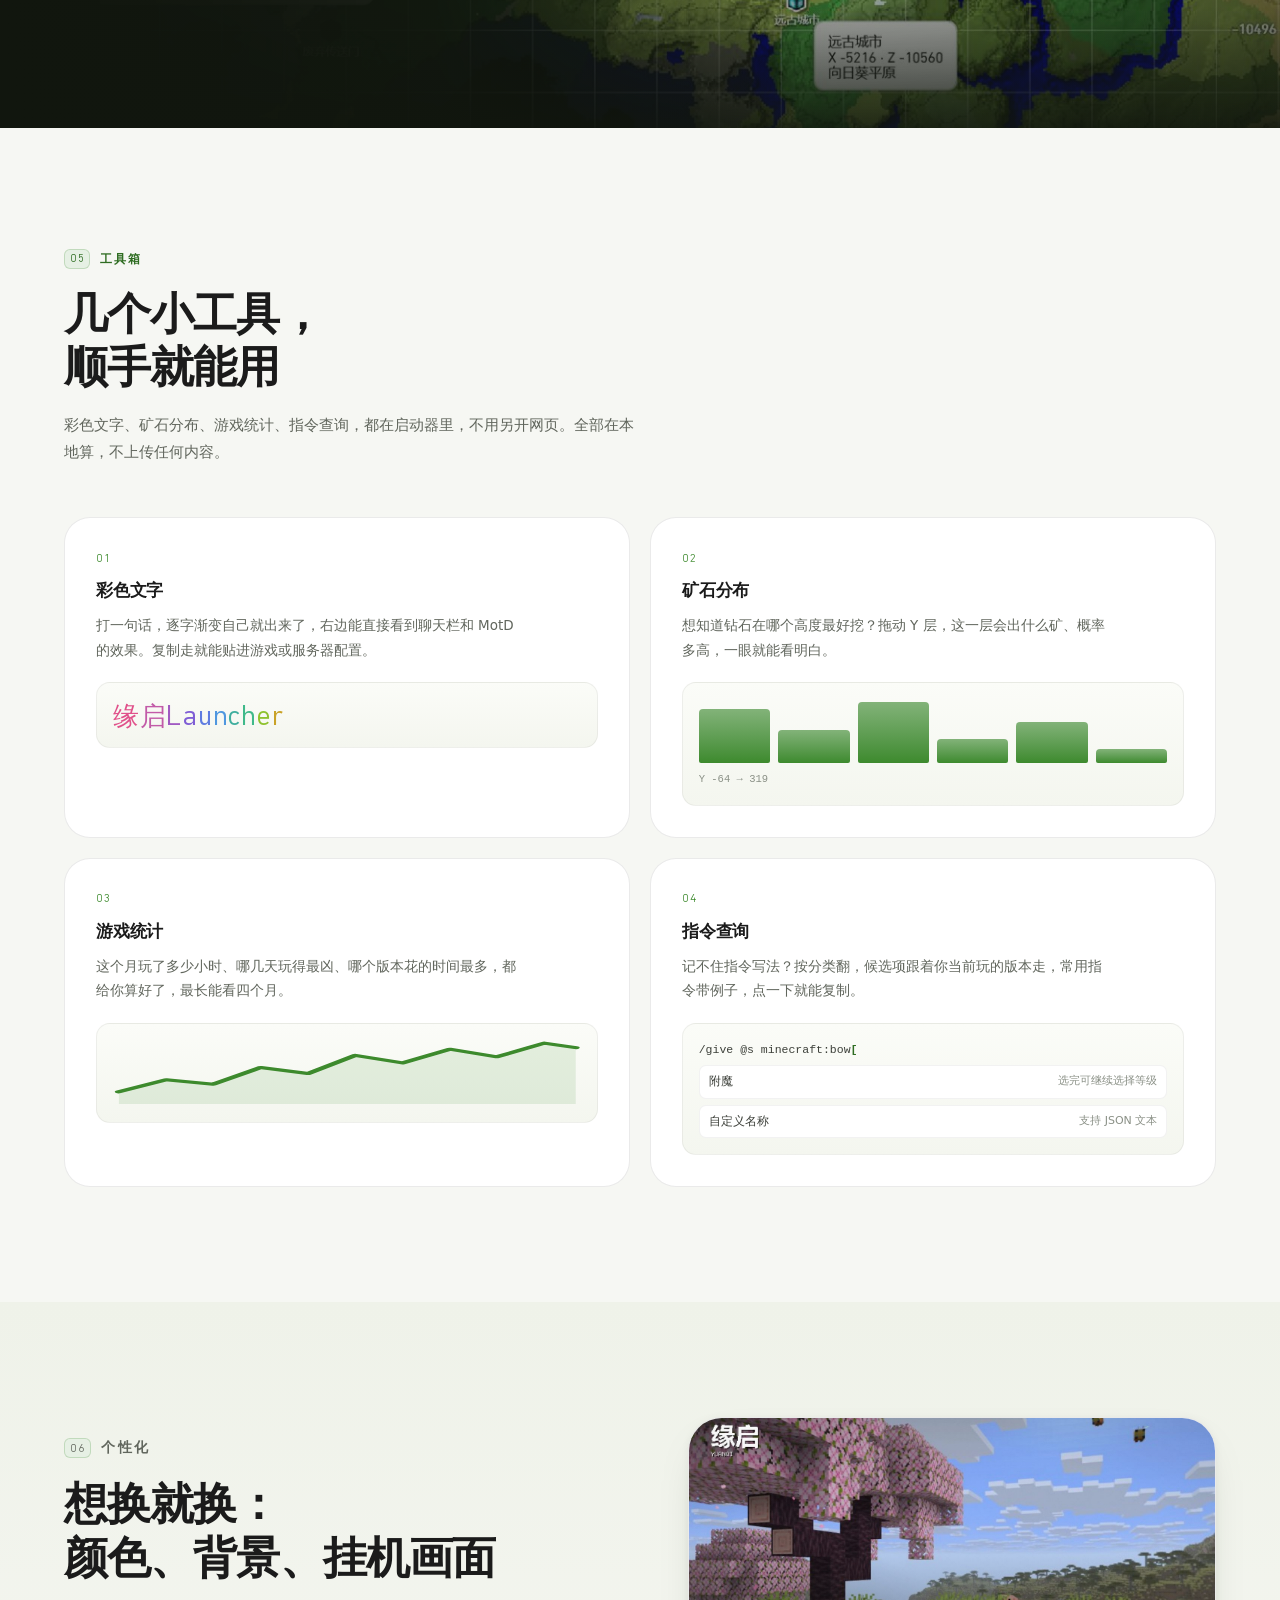
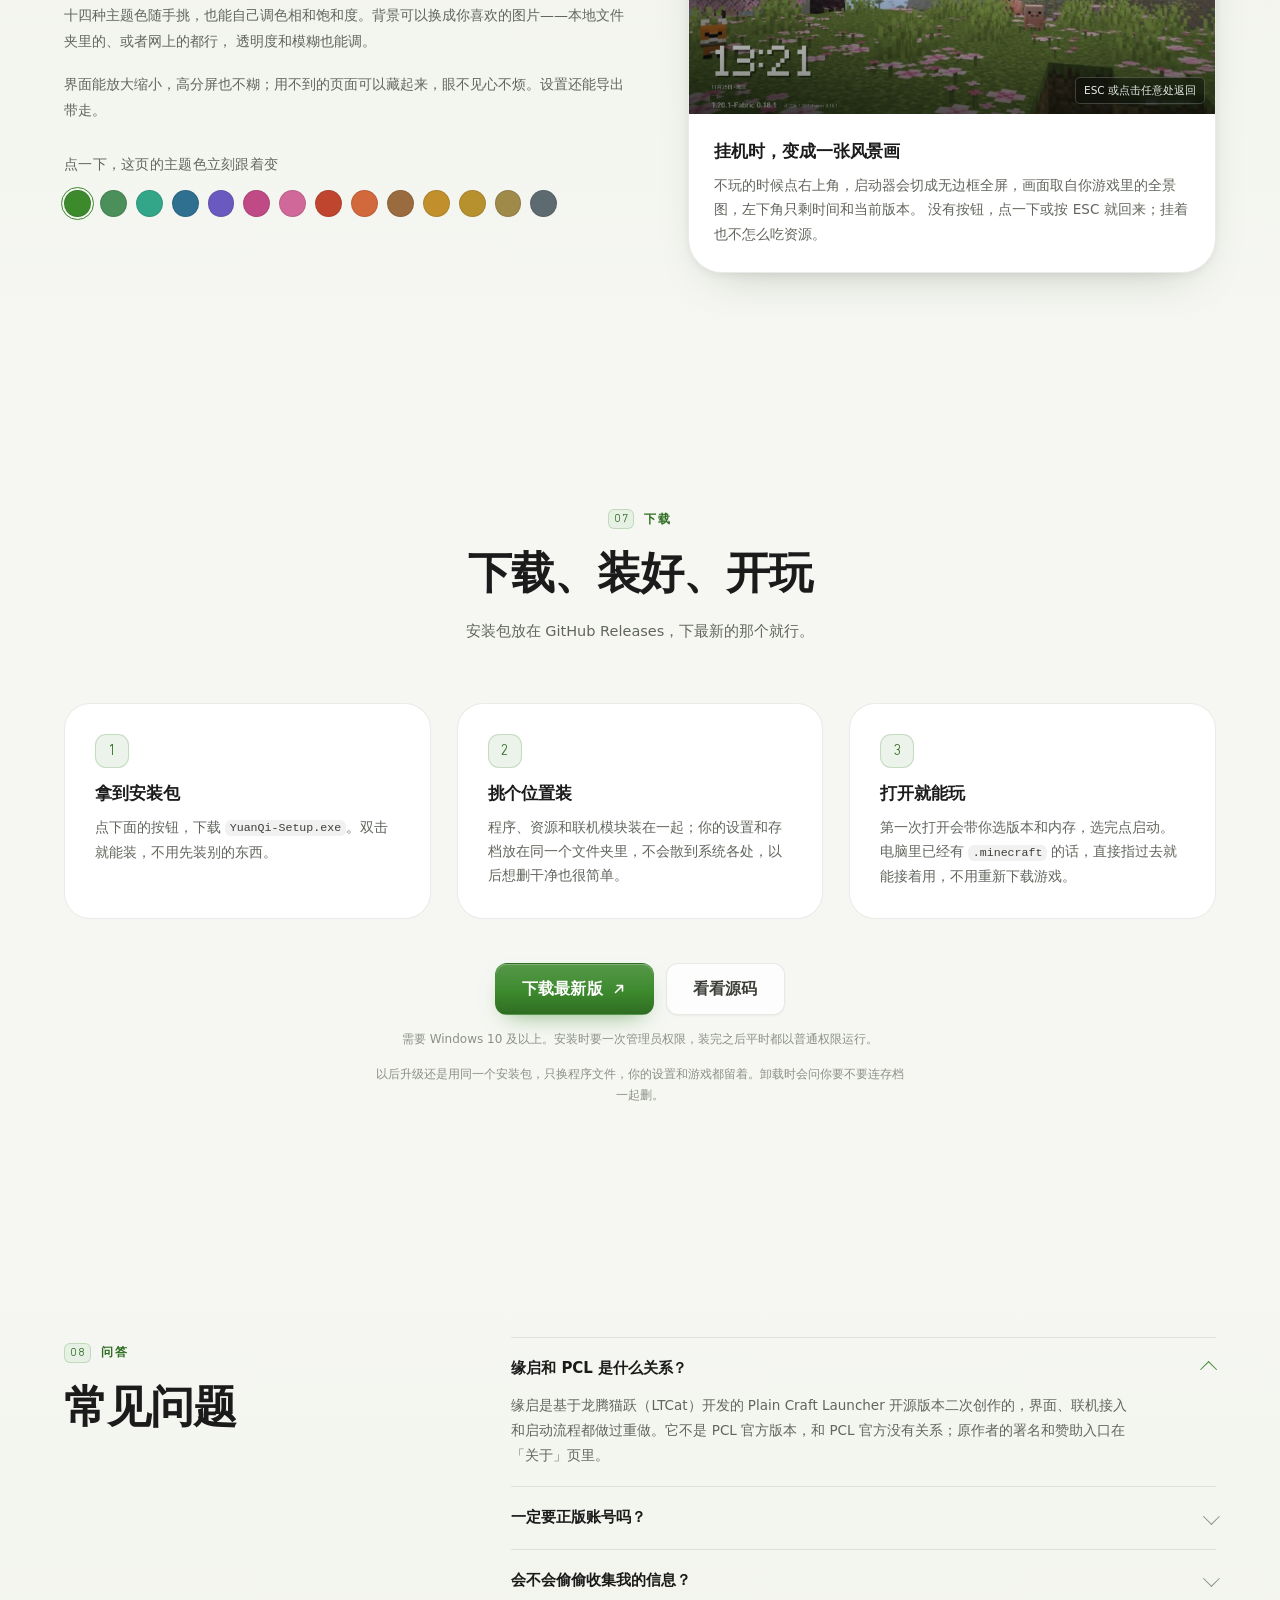
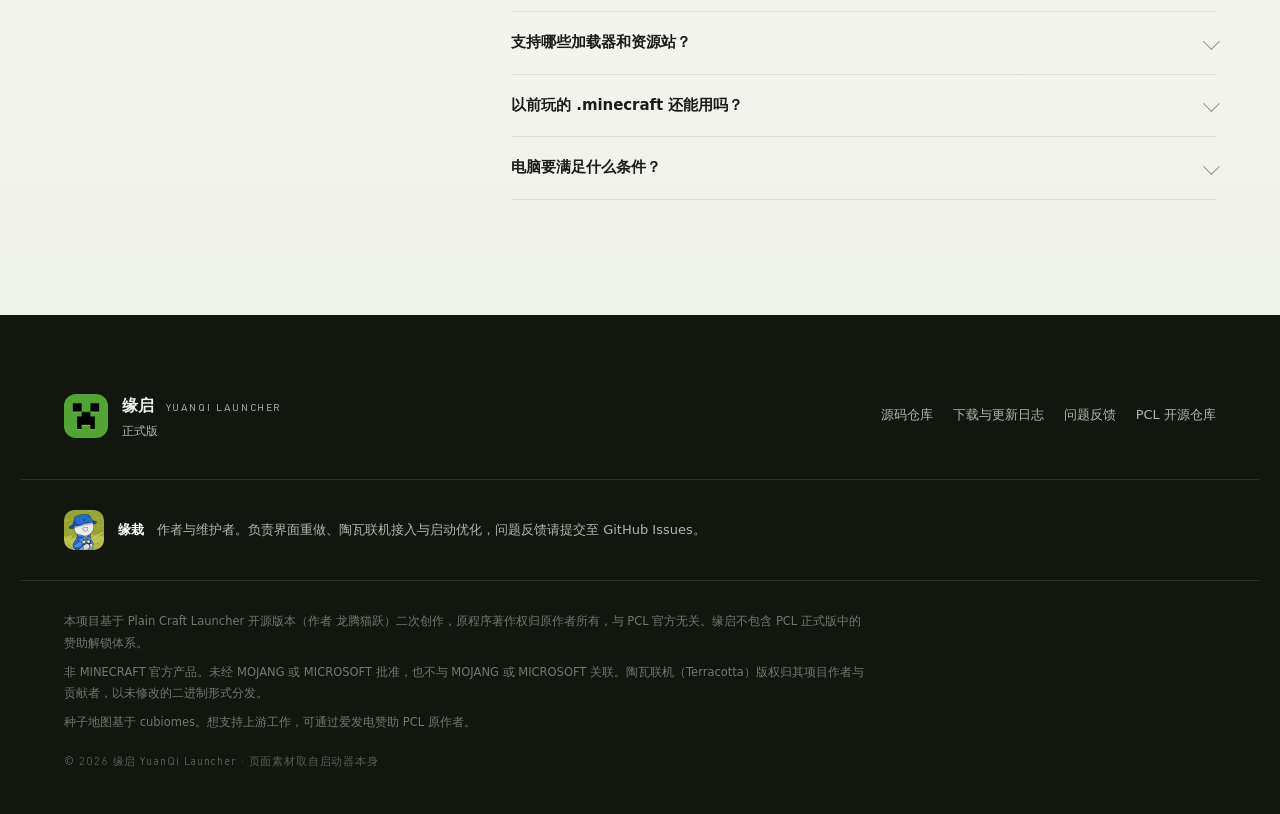
==== commit 12bc8229: "官网：01 日常改版为杂志式两栏与分组清单" ====
--- a/index.html
+++ b/index.html
@@ -168,61 +168,95 @@
 
 <!-- ============ 01 日常 ============ -->
 <section class="section" id="start">
-  <div class="container">
-    <header class="section__head">
+  <div class="container daily">
+    <div class="daily__intro">
       <p class="kicker reveal"><i>01</i>日常</p>
-      <h2 class="reveal" style="--d:.05s">平时会用到的东西，<br class="br-desk">都在这一页里</h2>
-      <p class="section__sub reveal" style="--d:.1s">
-        从选版本、开游戏，到翻存档、装整合包、收拾旧版本——不用记路径，也不用去翻文件夹。
+      <h2 class="reveal" style="--d:.05s">平时会用到的，<br>其实就三件事</h2>
+      <p class="daily__lede reveal" style="--d:.1s">
+        装好、开玩、收拾。中间那些要记路径、要翻文件夹、要手改配置的活，启动器替你办了。
       </p>
-    </header>
-
-    <div class="daily">
-      <article class="daily__item reveal">
-        <span class="daily__icon"><svg viewBox="0 0 24 24" width="18" height="18" aria-hidden="true"><path d="M8 5.5v13l10-6.5z" fill="currentColor"/></svg></span>
-        <h3>开游戏前，该设的都摆在你眼前</h3>
-        <p>版本、加载器、Java 与分到的内存写在同一张卡上，看清楚直接点「启动游戏」。</p>
-      </article>
-      <article class="daily__item reveal" style="--d:.04s">
-        <span class="daily__icon"><svg viewBox="0 0 24 24" width="18" height="18" aria-hidden="true"><rect x="4" y="5" width="16" height="14" rx="2" fill="none" stroke="currentColor" stroke-width="1.7"/><path d="M4 9.5h16M8.5 13.5h4" fill="none" stroke="currentColor" stroke-width="1.6" stroke-linecap="round"/></svg></span>
-        <h3>存档能看，也能改</h3>
-        <p>种子、版本、大小、玩家一读就有；规则、坐标、经验能改，动手前自动备份。</p>
-      </article>
-      <article class="daily__item reveal" style="--d:.08s">
-        <span class="daily__icon"><svg viewBox="0 0 24 24" width="18" height="18" aria-hidden="true"><path d="M12 4v8m0 0 3-3m-3 3-3-3" fill="none" stroke="currentColor" stroke-width="1.7" stroke-linecap="round" stroke-linejoin="round"/><path d="M5 15v2.5a2 2 0 0 0 2 2h10a2 2 0 0 0 2-2V15" fill="none" stroke="currentColor" stroke-width="1.7" stroke-linecap="round"/></svg></span>
-        <h3>整合包丢进来，缺的自己补</h3>
-        <p>包里要的 Forge、NeoForge、Fabric、OptiFine 一起装好；装 Mod 前先看前置缺不缺。</p>
-      </article>
-      <article class="daily__item reveal" style="--d:.12s">
-        <span class="daily__icon"><svg viewBox="0 0 24 24" width="18" height="18" aria-hidden="true"><rect x="4" y="6" width="16" height="13" rx="2" fill="none" stroke="currentColor" stroke-width="1.7"/><path d="M4 10h16M9 3.5h6" fill="none" stroke="currentColor" stroke-width="1.7" stroke-linecap="round"/></svg></span>
-        <h3>不常玩的版本，收起来</h3>
-        <p>每个版本占多少一眼能看到；很久没开的打包收起来，点一下自动解压还原。</p>
-      </article>
-      <article class="daily__item reveal" style="--d:.16s">
-        <span class="daily__icon"><svg viewBox="0 0 24 24" width="18" height="18" aria-hidden="true"><path d="M12 4v9m0 0 3.2-3.2M12 13 8.8 9.8" fill="none" stroke="currentColor" stroke-width="1.7" stroke-linecap="round" stroke-linejoin="round"/><path d="M5 15v2.5a2 2 0 0 0 2 2h10a2 2 0 0 0 2-2V15" fill="none" stroke="currentColor" stroke-width="1.7" stroke-linecap="round"/></svg></span>
-        <h3>从别的启动器搬过来</h3>
-        <p>PCL、HMCL、官方启动器里玩过的版本、存档、Mod 都能接过来，想只搬几个版本也行。</p>
-      </article>
-      <article class="daily__item reveal" style="--d:.2s">
-        <span class="daily__icon"><svg viewBox="0 0 24 24" width="18" height="18" aria-hidden="true"><path d="M12 4.5 20 19H4z" fill="none" stroke="currentColor" stroke-width="1.7" stroke-linejoin="round"/><path d="M12 10v4M12 16.5v.1" fill="none" stroke="currentColor" stroke-width="1.8" stroke-linecap="round"/></svg></span>
-        <h3>崩了，它会告诉你怎么改</h3>
-        <p>读崩溃原因，指出是哪个加载器、哪个 Mod 或哪个 Java 版本对不上，再给下一步。</p>
-      </article>
-      <article class="daily__item reveal" style="--d:.24s">
-        <span class="daily__icon"><svg viewBox="0 0 24 24" width="18" height="18" aria-hidden="true"><circle cx="12" cy="8.4" r="3.4" fill="none" stroke="currentColor" stroke-width="1.7"/><path d="M5 19.6c.9-3.4 3.6-5.4 7-5.4s6.1 2 7 5.4" fill="none" stroke="currentColor" stroke-width="1.7" stroke-linecap="round"/></svg></span>
-        <h3>几个账号，各玩各的</h3>
-        <p>正版、离线、外置登录放在一个账号池里，点一下切换，头像各自缓存。</p>
-      </article>
-      <article class="daily__item reveal" style="--d:.28s">
-        <span class="daily__icon"><svg viewBox="0 0 24 24" width="18" height="18" aria-hidden="true"><path d="M3 12h3.6l2-5 3.4 10 2.4-6 1.6 3H21" fill="none" stroke="currentColor" stroke-width="1.7" stroke-linecap="round" stroke-linejoin="round"/></svg></span>
-        <h3>出问题先体检，多开也不打架</h3>
-        <p>缺什么运行库、少了哪个组件会直接写出来；想同时开两个客户端也行。</p>
-      </article>
-      <article class="daily__item reveal" style="--d:.32s">
-        <span class="daily__icon"><svg viewBox="0 0 24 24" width="18" height="18" aria-hidden="true"><circle cx="12" cy="12" r="8" fill="none" stroke="currentColor" stroke-width="1.7"/><path d="M12 8v4l2.6 1.6" fill="none" stroke="currentColor" stroke-width="1.7" stroke-linecap="round"/></svg></span>
-        <h3>今天更新了什么，顺手就能看到</h3>
-        <p>首页顶部汇总当天的版本动态，下面一排常用站点，内容缓存在本地。</p>
-      </article>
+      <ul class="daily__toc reveal" style="--d:.16s">
+        <li><b>装好</b><span>开游戏之前</span></li>
+        <li><b>开玩</b><span>玩的过程中</span></li>
+        <li><b>收拾</b><span>玩完之后</span></li>
+      </ul>
+    </div>
+
+    <div class="daily__list">
+      <section class="daily__group reveal">
+        <h3>装好</h3>
+        <div class="daily__row">
+          <span class="daily__no">01</span>
+          <div>
+            <h4>开游戏前，该设的都摆在你眼前</h4>
+            <p>版本、加载器、Java 与分到的内存写在同一张卡上，看清楚直接点「启动游戏」。</p>
+          </div>
+        </div>
+        <div class="daily__row">
+          <span class="daily__no">02</span>
+          <div>
+            <h4>整合包丢进来，缺的自己补</h4>
+            <p>包里要的 Forge、NeoForge、Fabric、OptiFine 一起装好；装 Mod 前先看前置缺不缺。</p>
+          </div>
+        </div>
+        <div class="daily__row">
+          <span class="daily__no">03</span>
+          <div>
+            <h4>从别的启动器搬过来</h4>
+            <p>PCL、HMCL、官方启动器里玩过的版本、存档、Mod 都能接过来，想只搬几个版本也行。</p>
+          </div>
+        </div>
+      </section>
+
+      <section class="daily__group reveal" style="--d:.06s">
+        <h3>开玩</h3>
+        <div class="daily__row">
+          <span class="daily__no">04</span>
+          <div>
+            <h4>存档能看，也能改</h4>
+            <p>种子、版本、大小、玩家一读就有；规则、坐标、经验能改，动手前自动备份。</p>
+          </div>
+        </div>
+        <div class="daily__row">
+          <span class="daily__no">05</span>
+          <div>
+            <h4>崩了，它会告诉你怎么改</h4>
+            <p>读崩溃原因，指出是哪个加载器、哪个 Mod 或哪个 Java 版本对不上，再给下一步。</p>
+          </div>
+        </div>
+        <div class="daily__row">
+          <span class="daily__no">06</span>
+          <div>
+            <h4>几个账号，各玩各的</h4>
+            <p>正版、离线、外置登录放在一个账号池里，点一下切换，头像各自缓存。</p>
+          </div>
+        </div>
+      </section>
+
+      <section class="daily__group reveal" style="--d:.12s">
+        <h3>收拾</h3>
+        <div class="daily__row">
+          <span class="daily__no">07</span>
+          <div>
+            <h4>不常玩的版本，收起来</h4>
+            <p>每个版本占多少一眼能看到；很久没开的打包收起来，点一下自动解压还原。</p>
+          </div>
+        </div>
+        <div class="daily__row">
+          <span class="daily__no">08</span>
+          <div>
+            <h4>出问题先体检，多开也不打架</h4>
+            <p>缺什么运行库、少了哪个组件会直接写出来；想同时开两个客户端也行。</p>
+          </div>
+        </div>
+        <div class="daily__row">
+          <span class="daily__no">09</span>
+          <div>
+            <h4>今天更新了什么，顺手就能看到</h4>
+            <p>首页顶部汇总当天的版本动态，下面一排常用站点，内容缓存在本地。</p>
+          </div>
+        </div>
+      </section>
     </div>
   </div>
 </section>
--- a/assets/css/site.css
+++ b/assets/css/site.css
@@ -1214,17 +1214,33 @@
   html.js .reveal,html.js .hero__title .line{ opacity:1 !important; transform:none !important; }
 }
 
-/* ---------- 01 日常：等高卡片网格 ---------- */
-.daily{ display:grid; grid-template-columns:repeat(3,minmax(0,1fr)); gap:14px; margin-top:clamp(26px,3.6vw,40px); }
-.daily__item{
-  background:var(--white); border:1px solid var(--line); border-radius:var(--r);
-  padding:20px 20px 22px; display:flex; flex-direction:column;
-}
-.daily__icon{
-  width:34px; height:34px; border-radius:10px; display:grid; place-items:center;
-  background:var(--accent-soft); color:var(--accent-deep); margin-bottom:12px;
-}
-.daily__item h3{ font-size:15px; font-weight:650; line-height:1.45; margin:0 0 6px; color:var(--ink); }
-.daily__item p{ font-size:13px; line-height:1.72; color:var(--muted); margin:0; }
-@media (max-width:960px){ .daily{ grid-template-columns:repeat(2,minmax(0,1fr)); } }
-@media (max-width:600px){ .daily{ grid-template-columns:1fr; gap:12px; } }+/* ---------- 01 日常：杂志式两栏 + 分组清单 ---------- */
+.daily{ display:grid; grid-template-columns:minmax(0,.82fr) minmax(0,1.3fr); gap:clamp(26px,4vw,72px); align-items:start; }
+.daily__intro{ position:sticky; top:104px; }
+.daily__lede{ margin:18px 0 0; font-size:14.5px; line-height:1.85; color:var(--muted); max-width:30ch; }
+.daily__list{ display:flex; flex-direction:column; gap:clamp(22px,2.6vw,34px); }
+.daily__group h3{
+  font-size:11.5px; font-weight:700; letter-spacing:.16em; color:var(--accent-deep);
+  margin:0 0 2px; padding-bottom:10px;
+}
+.daily__row{
+  display:grid; grid-template-columns:auto minmax(0,1fr); gap:16px;
+  padding:15px 0; border-top:1px solid var(--line);
+}
+.daily__row:last-child{ border-bottom:1px solid var(--line); }
+.daily__no{
+  font-size:11.5px; font-weight:700; color:var(--muted-2);
+  font-variant-numeric:tabular-nums; letter-spacing:.04em; padding-top:3px;
+}
+.daily__row h4{ margin:0 0 5px; font-size:15.5px; font-weight:650; line-height:1.45; color:var(--ink); }
+.daily__row p{ margin:0; font-size:13.5px; line-height:1.75; color:var(--muted); }
+.daily__row:hover .daily__no{ color:var(--accent); }
+@media (max-width:900px){
+  .daily{ grid-template-columns:1fr; gap:26px; }
+  .daily__intro{ position:static; }
+  .daily__lede{ max-width:none; }
+}
+.daily__toc{ list-style:none; margin:26px 0 0; padding:18px 0 0; border-top:1px solid var(--line); display:flex; flex-direction:column; gap:11px; }
+.daily__toc li{ display:flex; align-items:baseline; gap:10px; font-size:12.5px; }
+.daily__toc b{ font-weight:700; color:var(--ink); letter-spacing:.06em; }
+.daily__toc span{ color:var(--muted-2); }
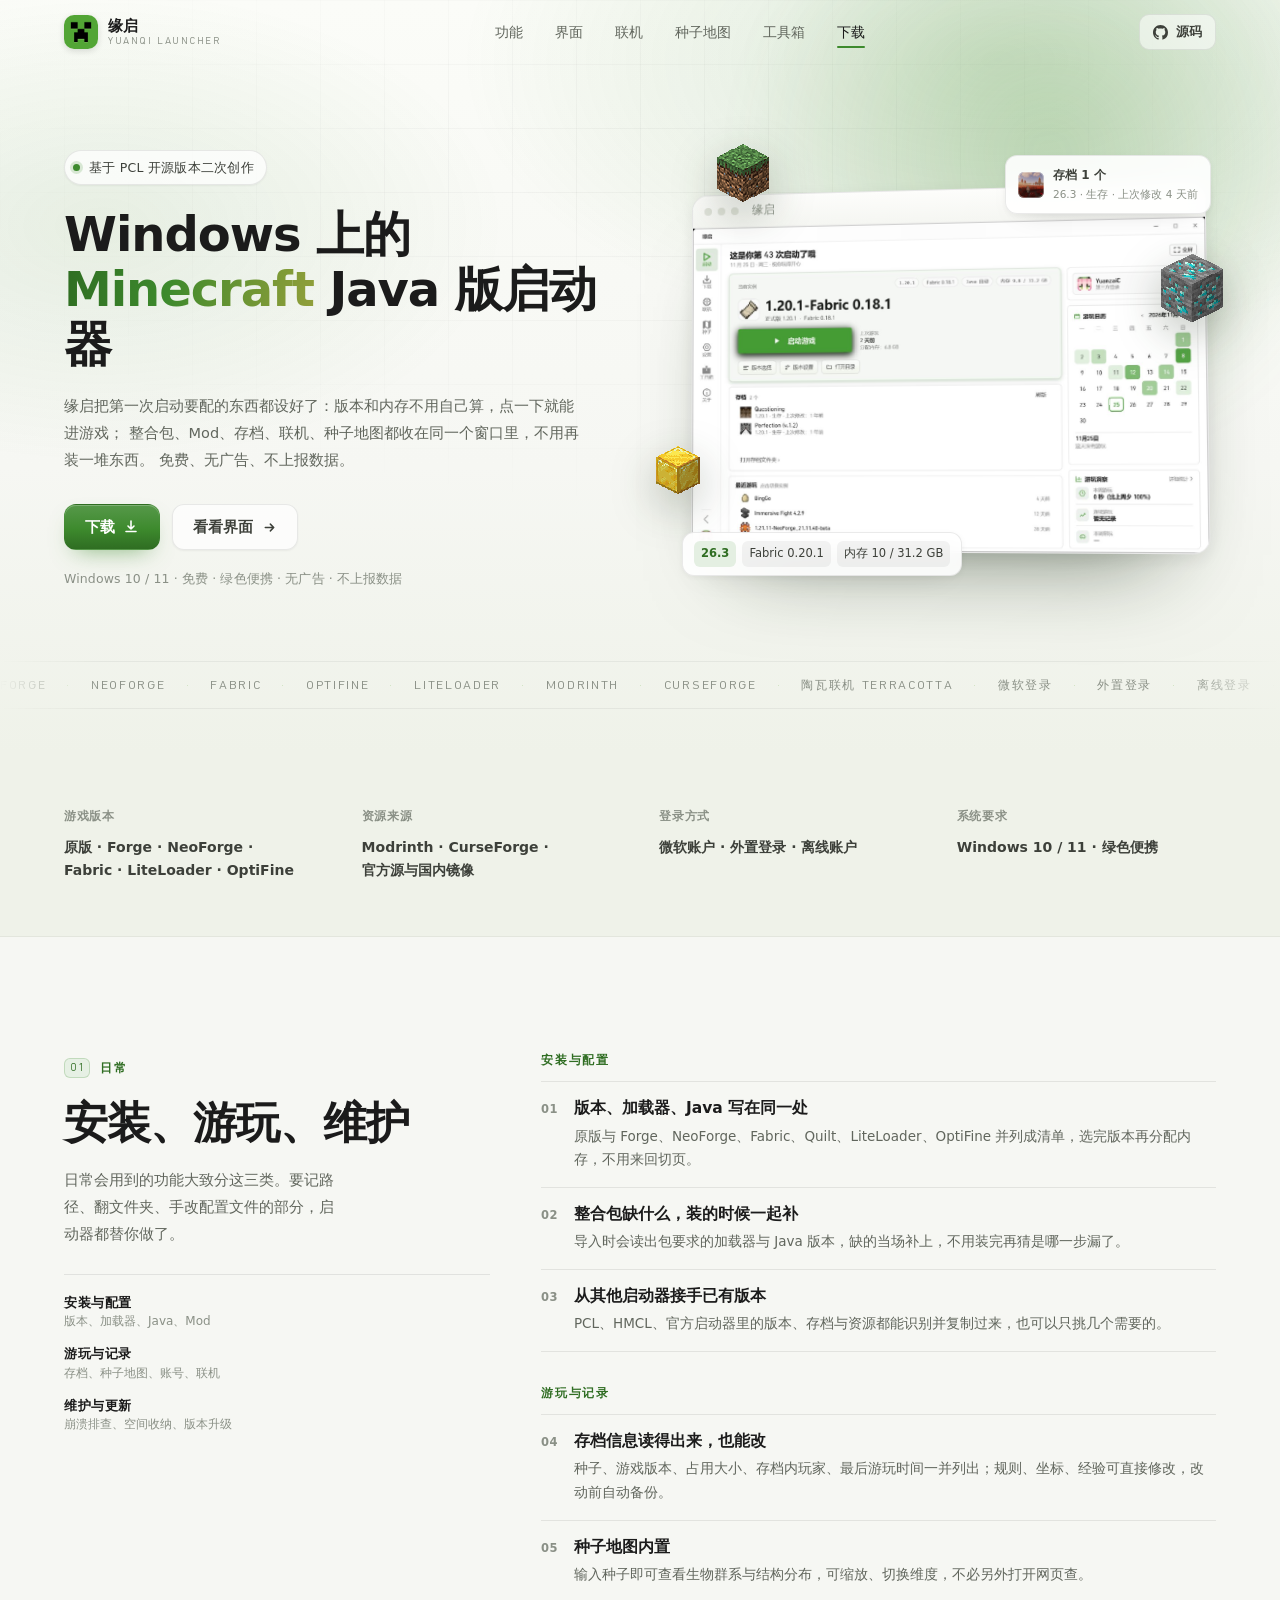
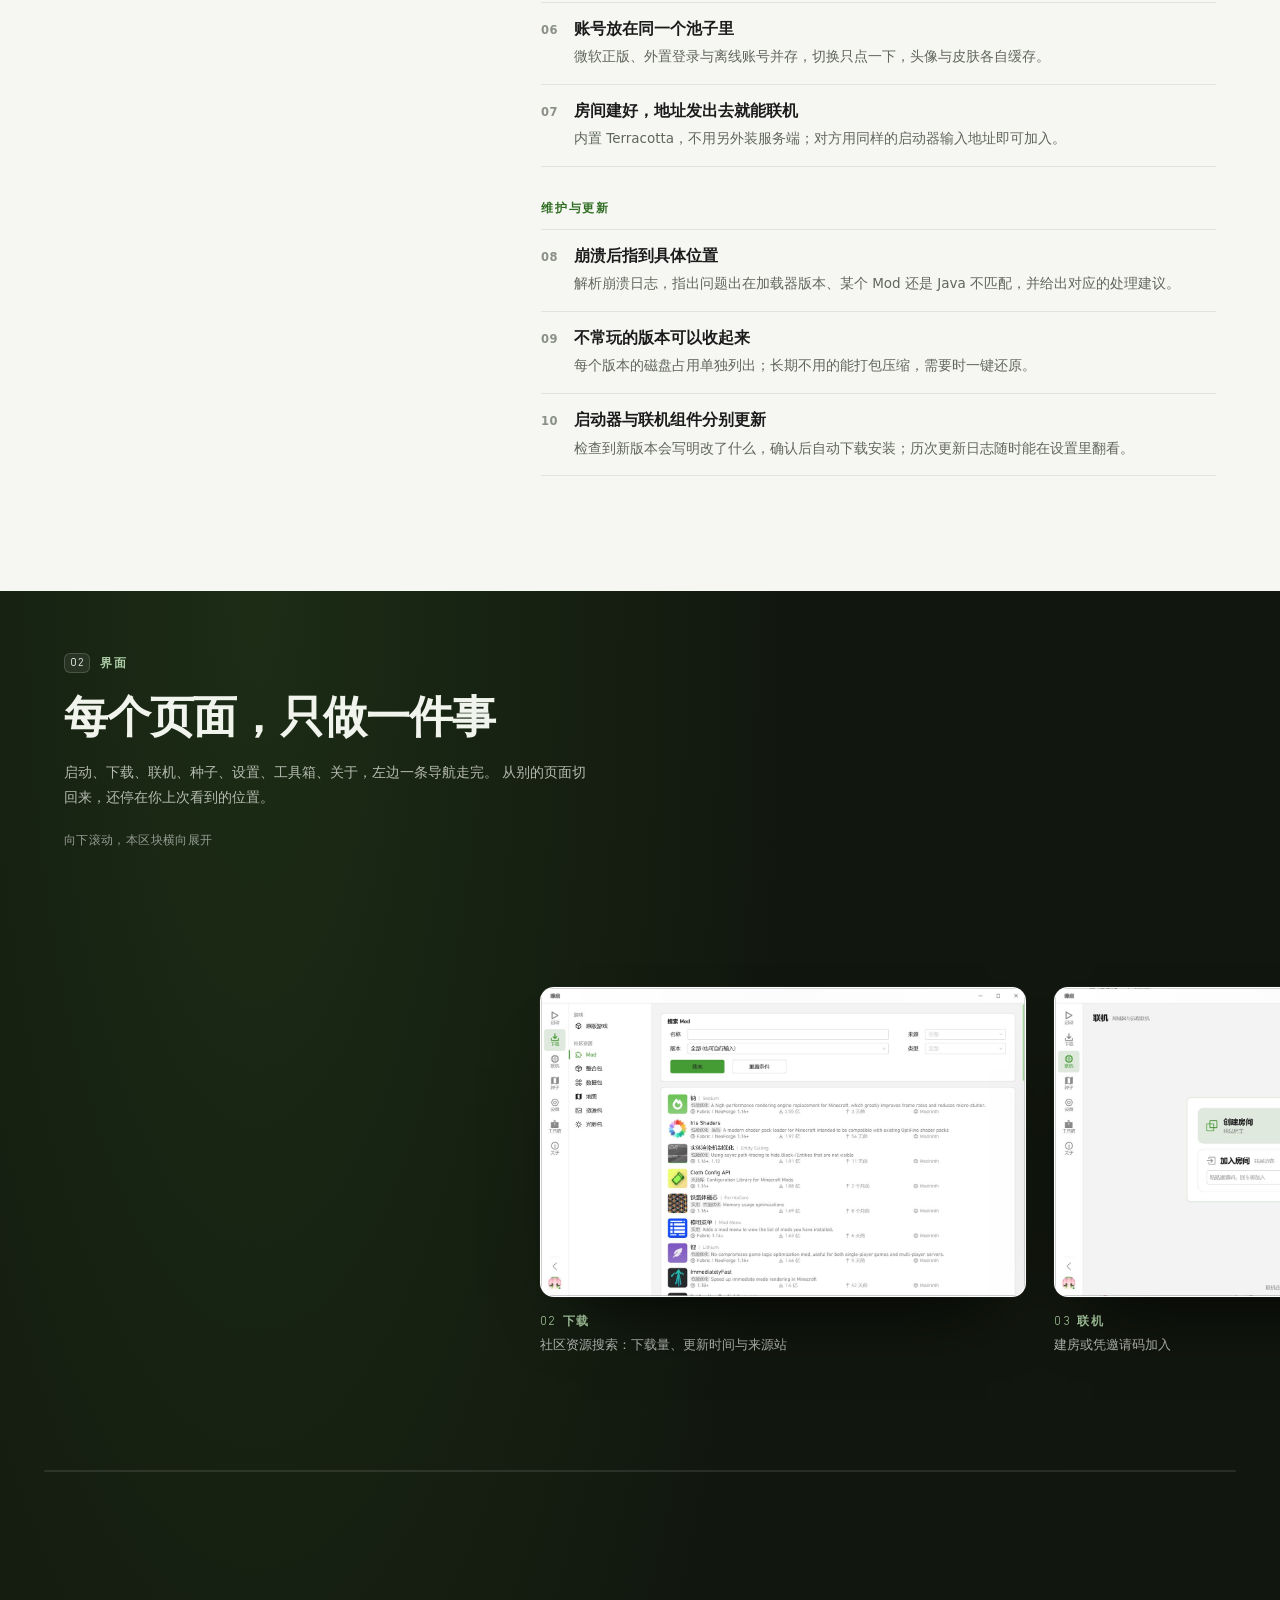
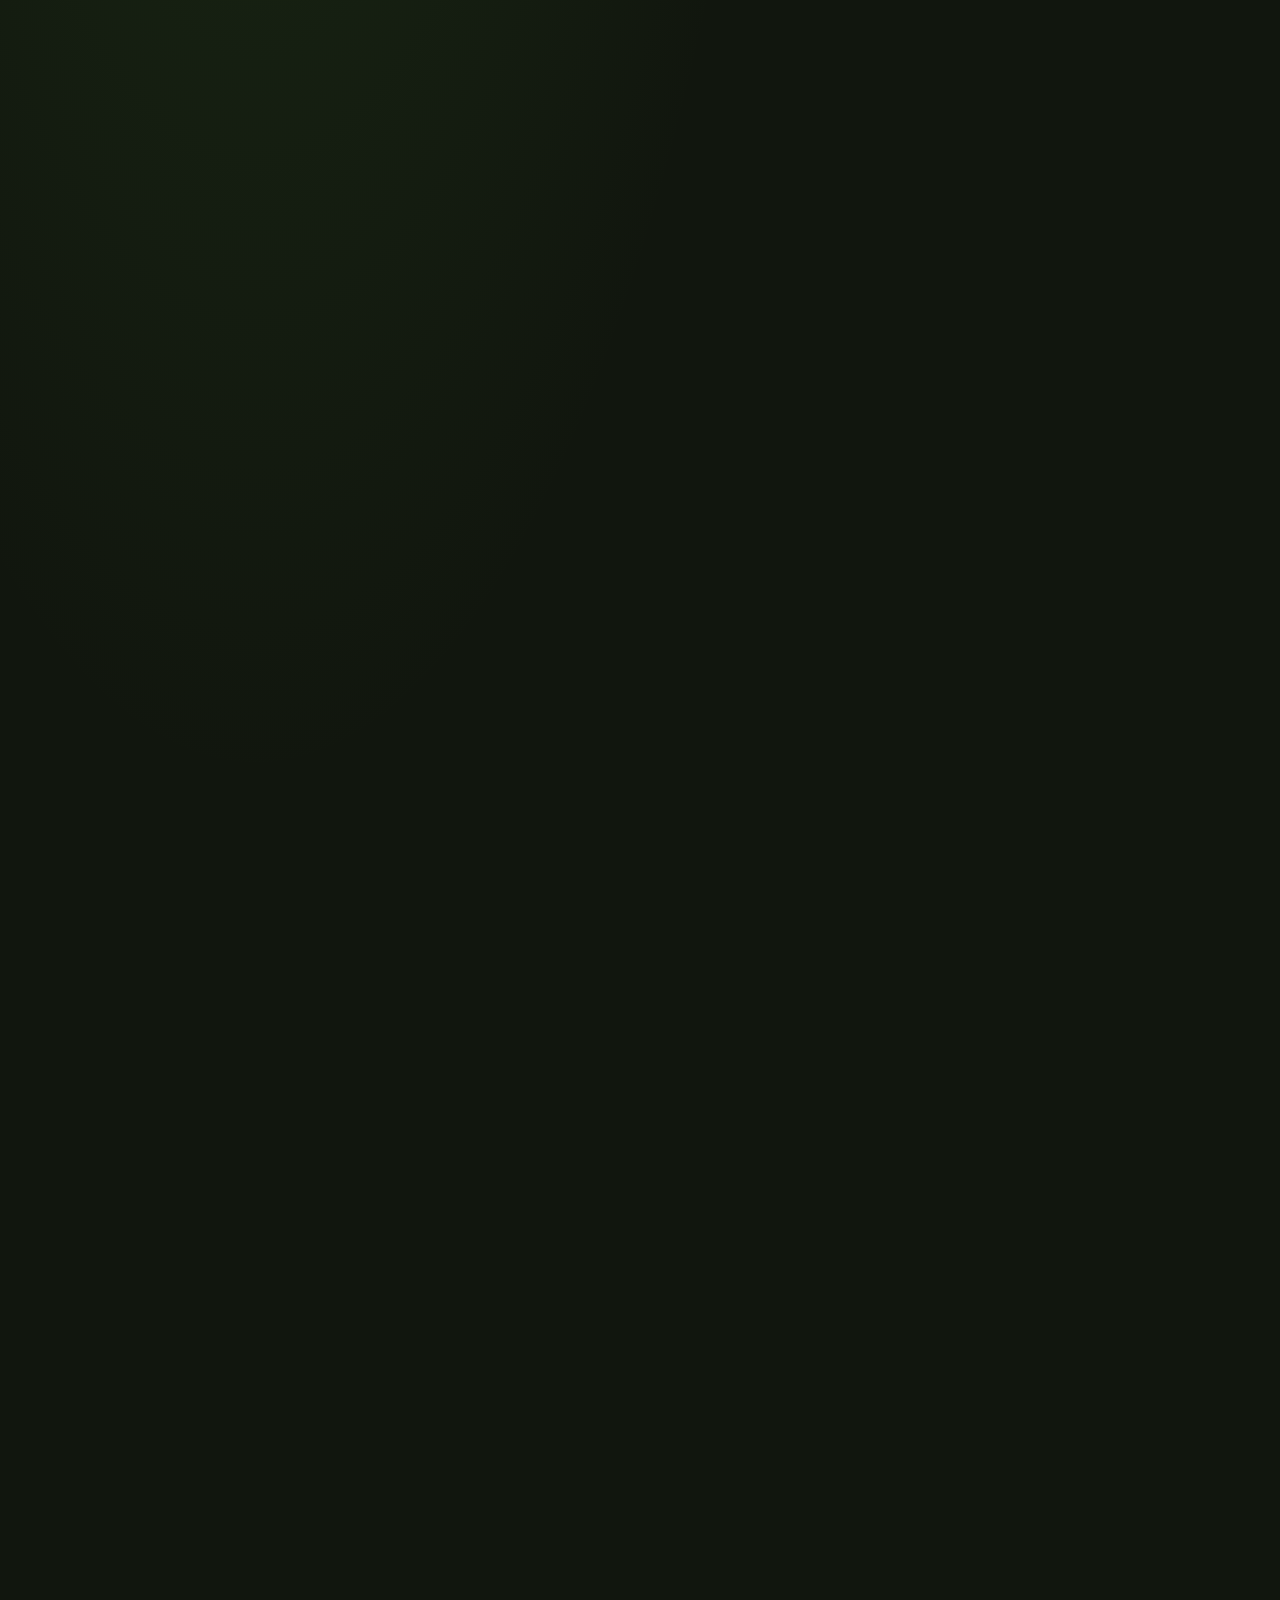
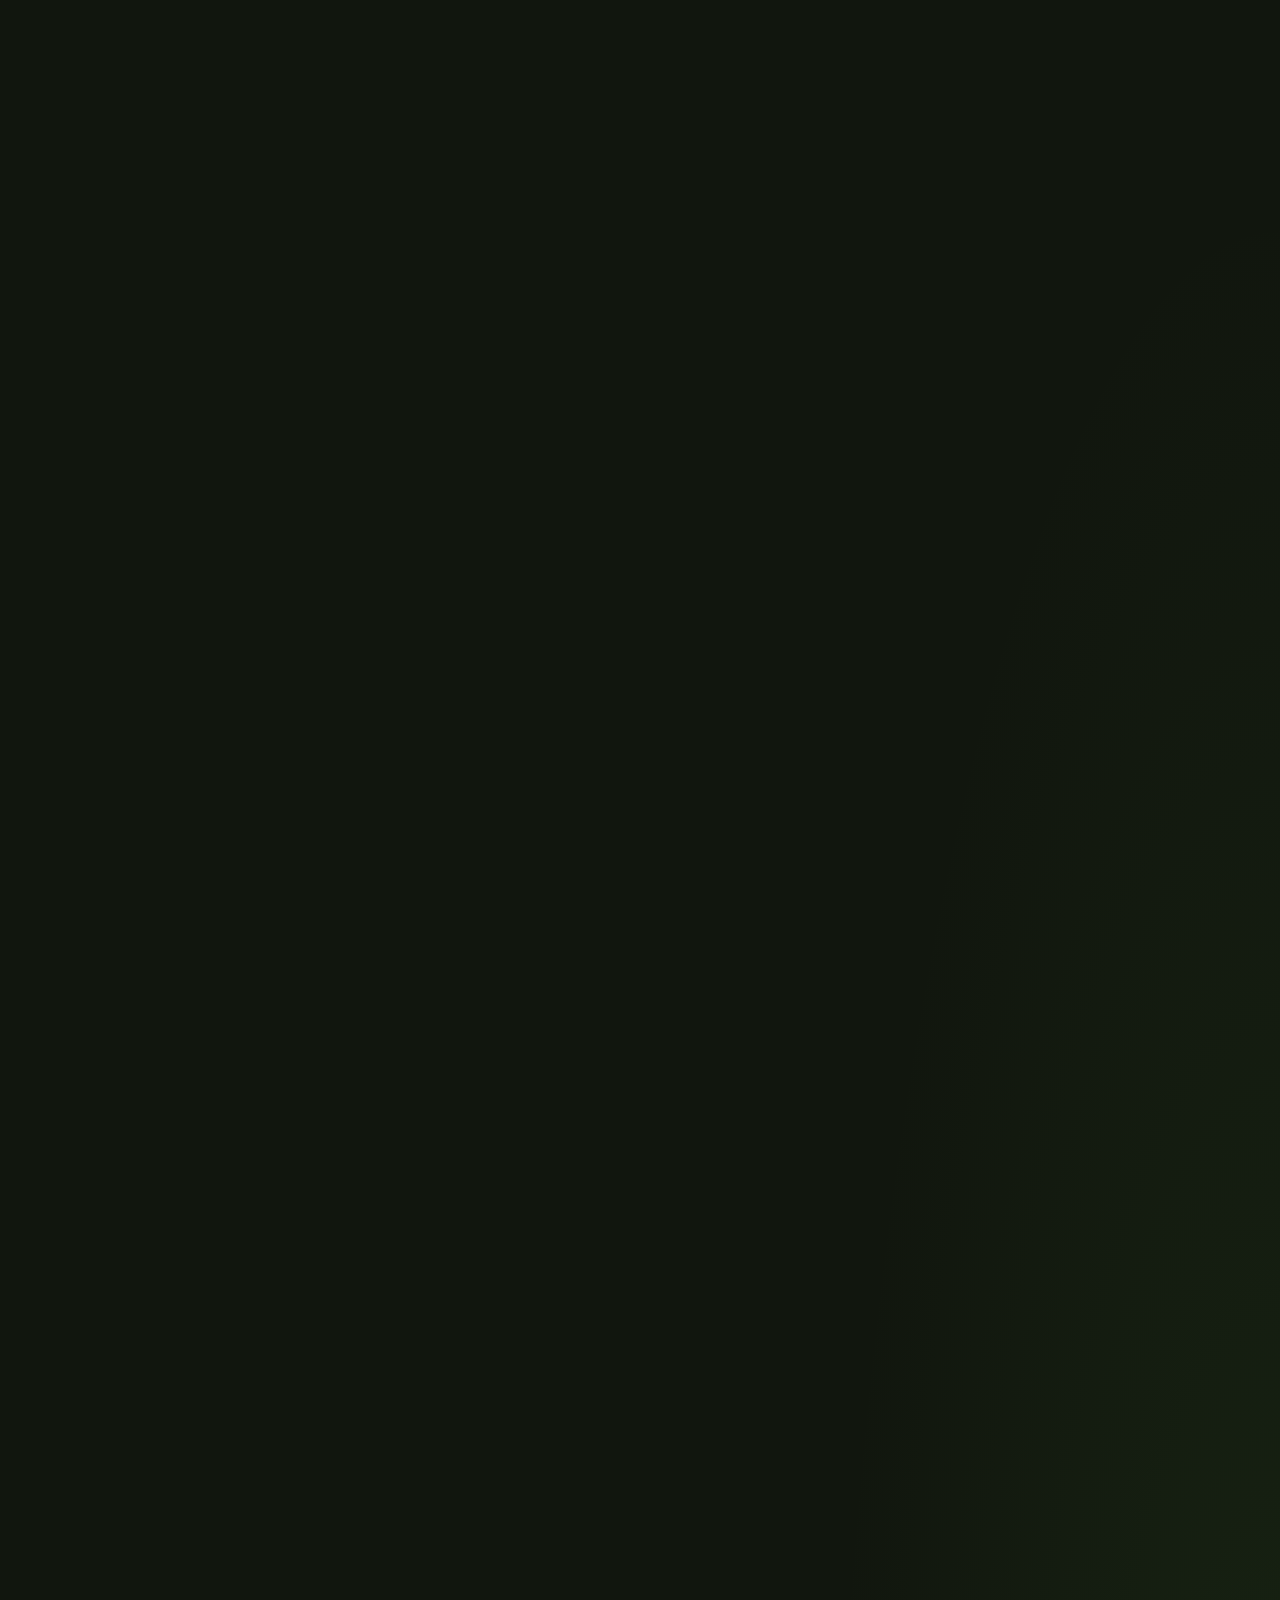
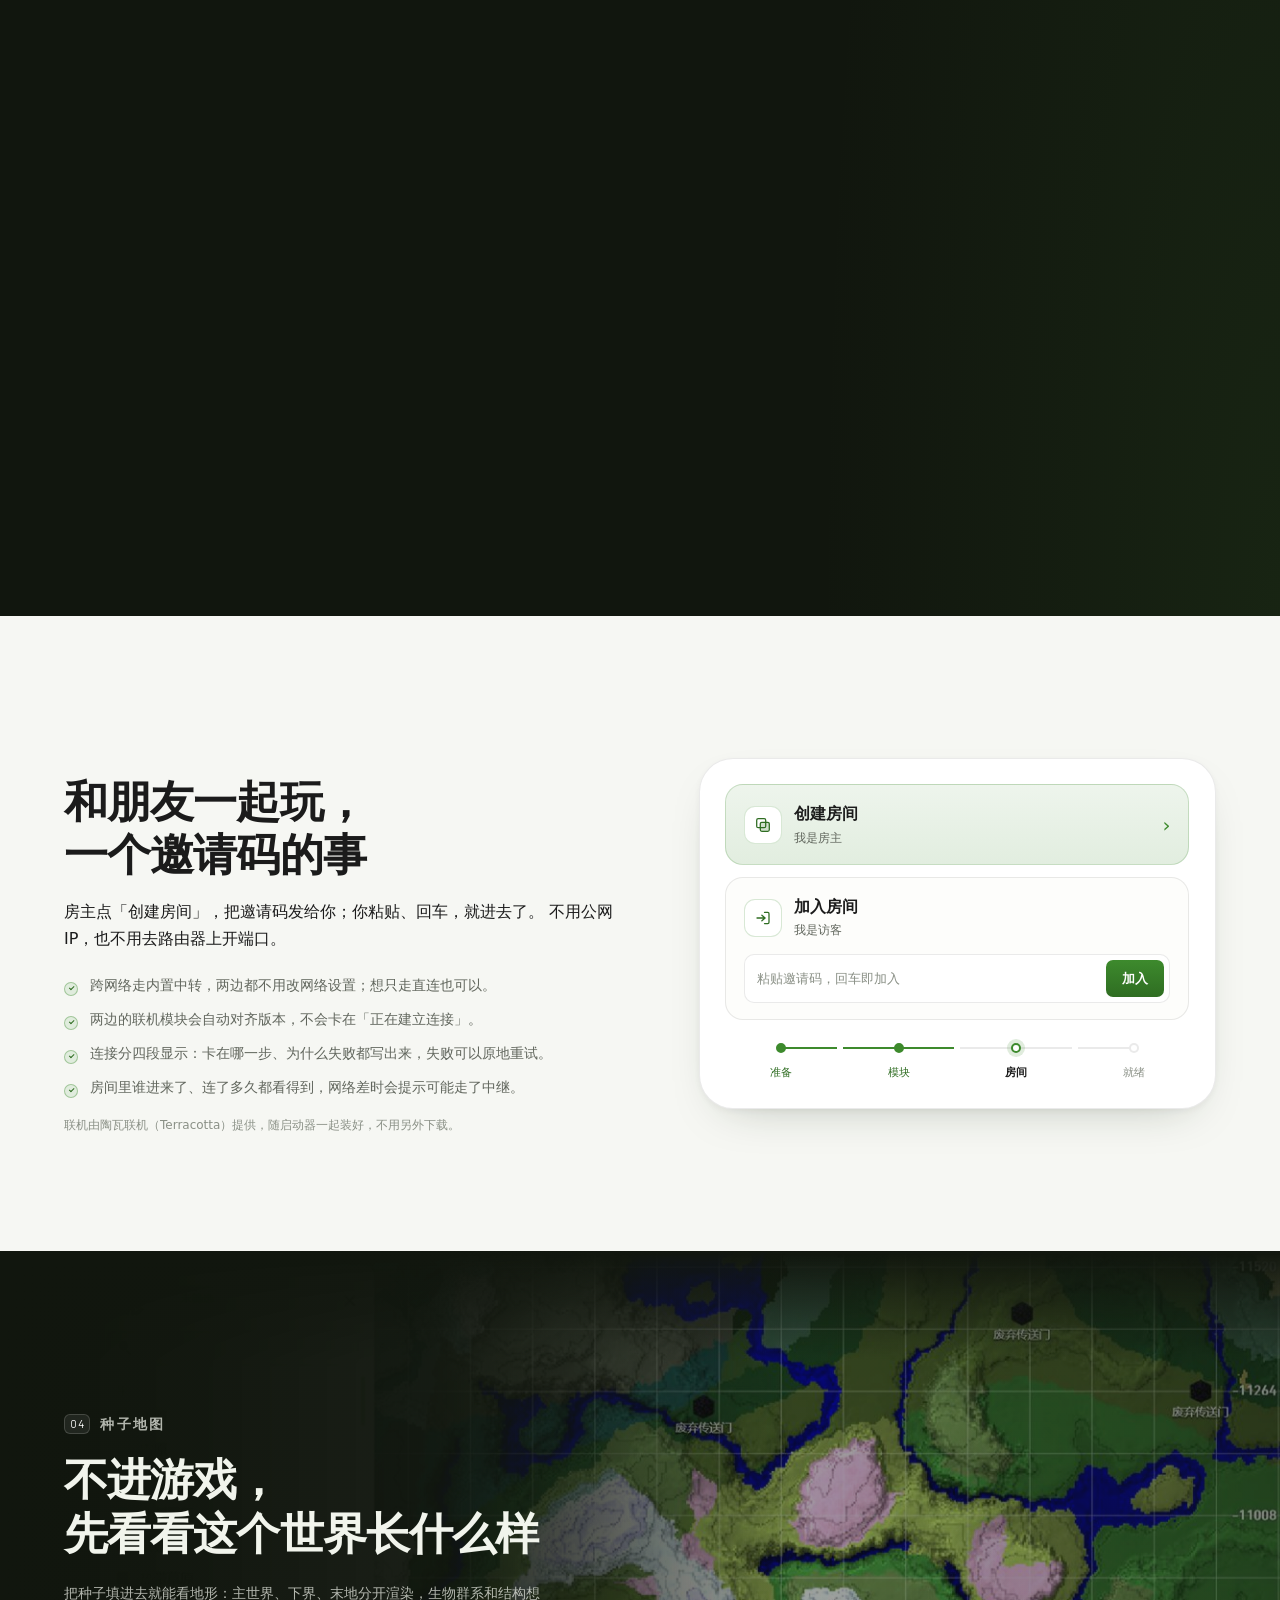
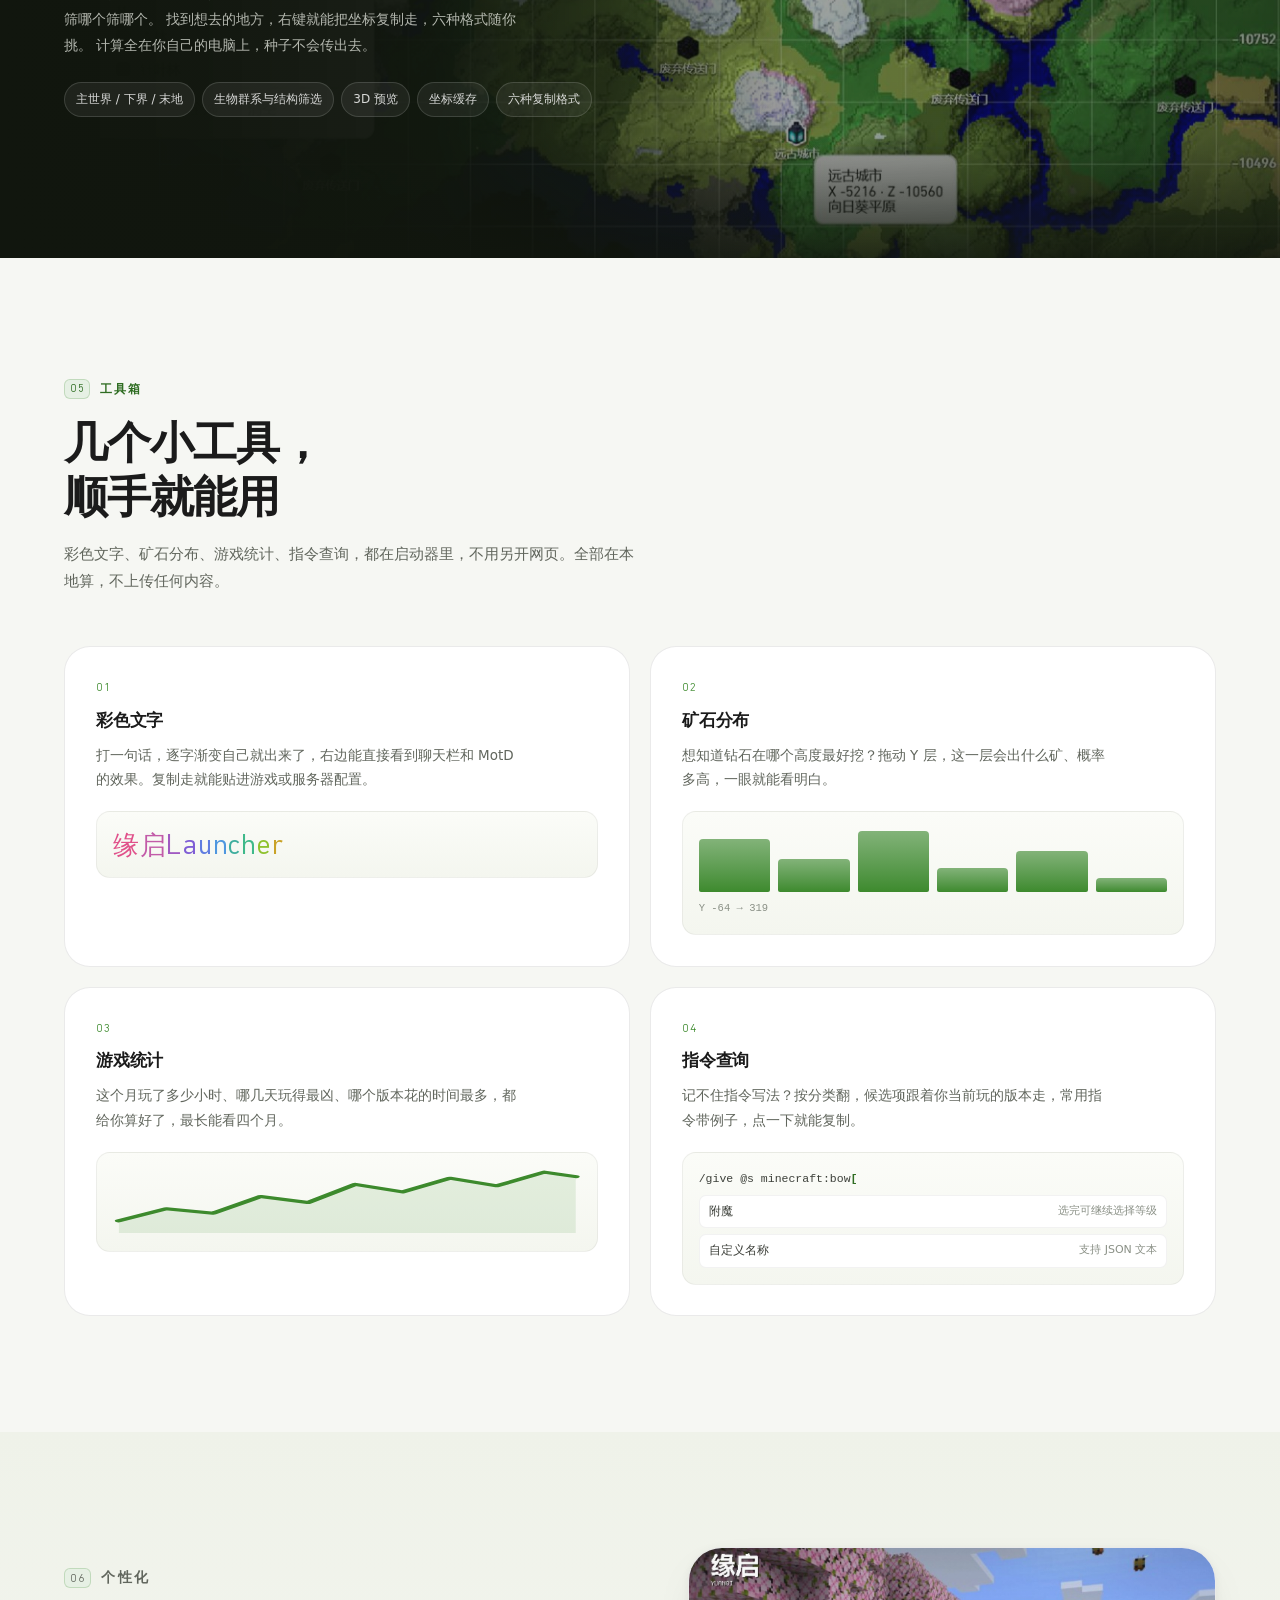
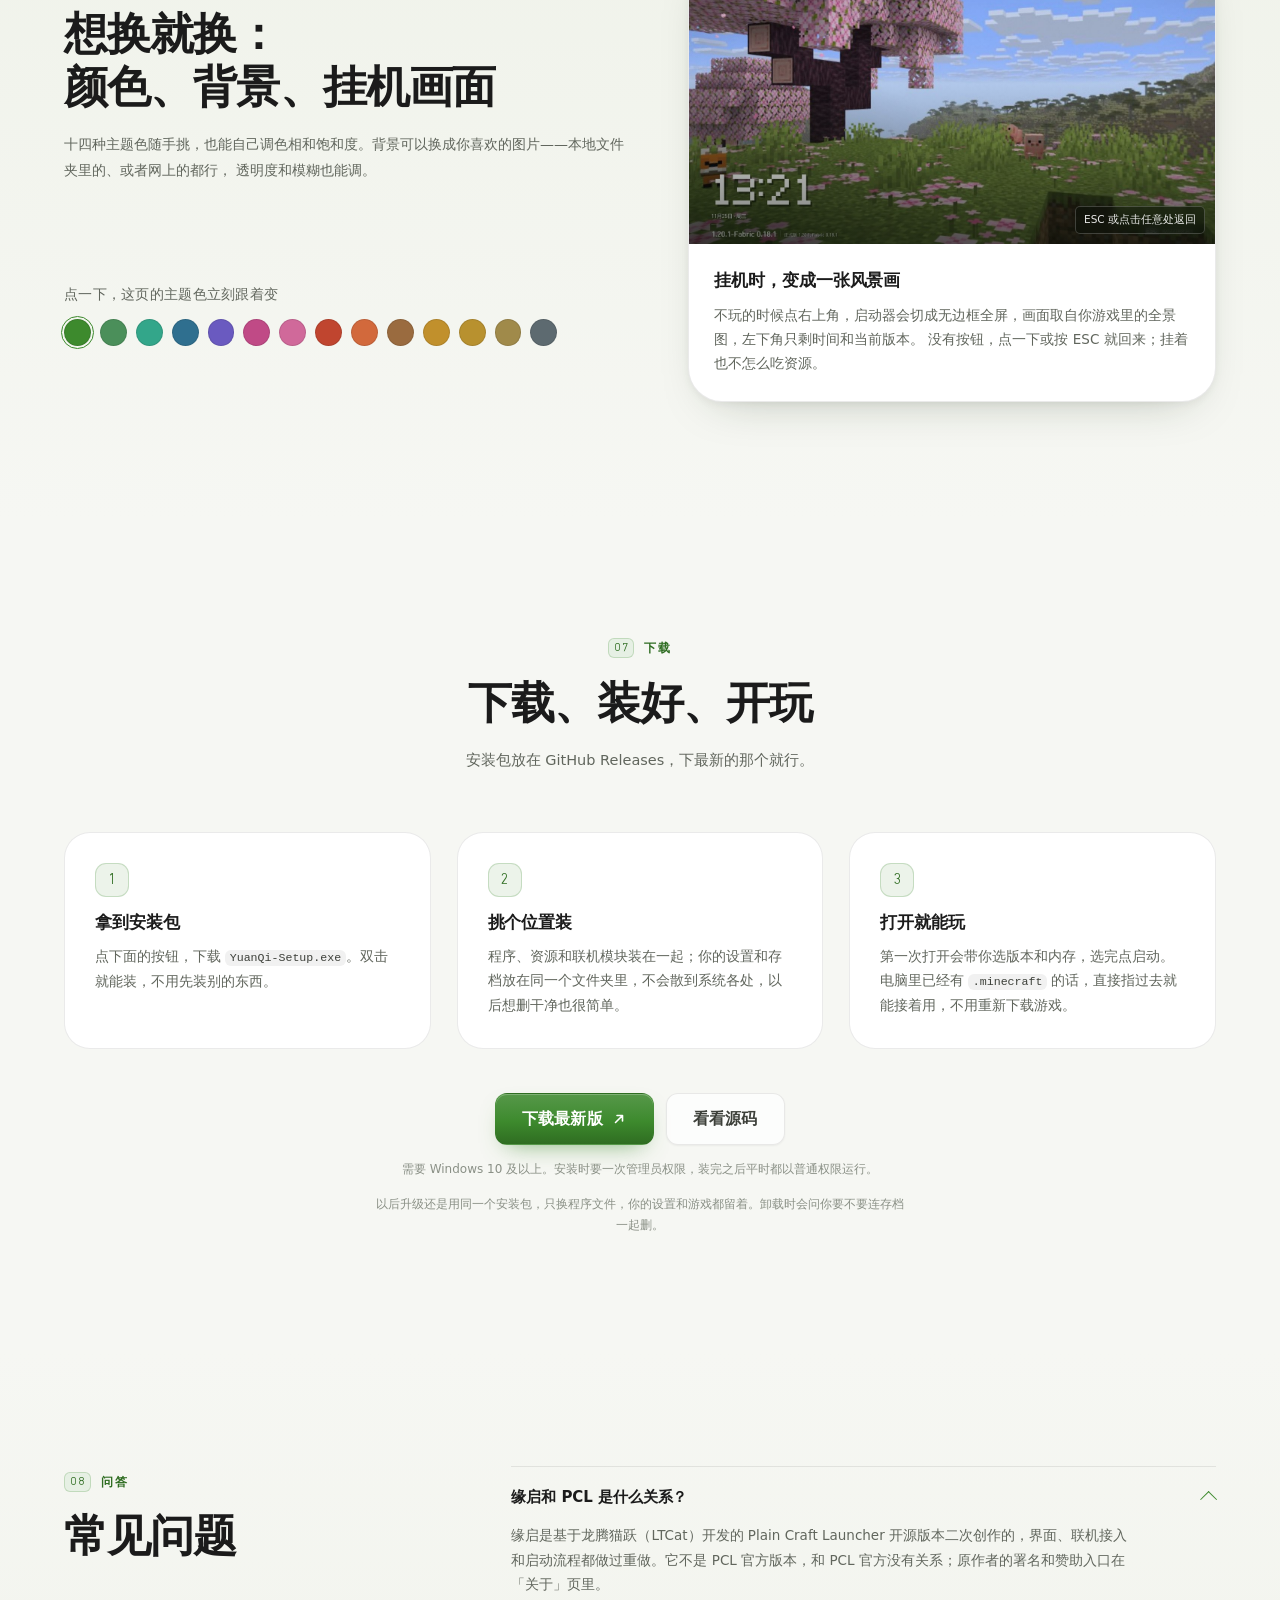
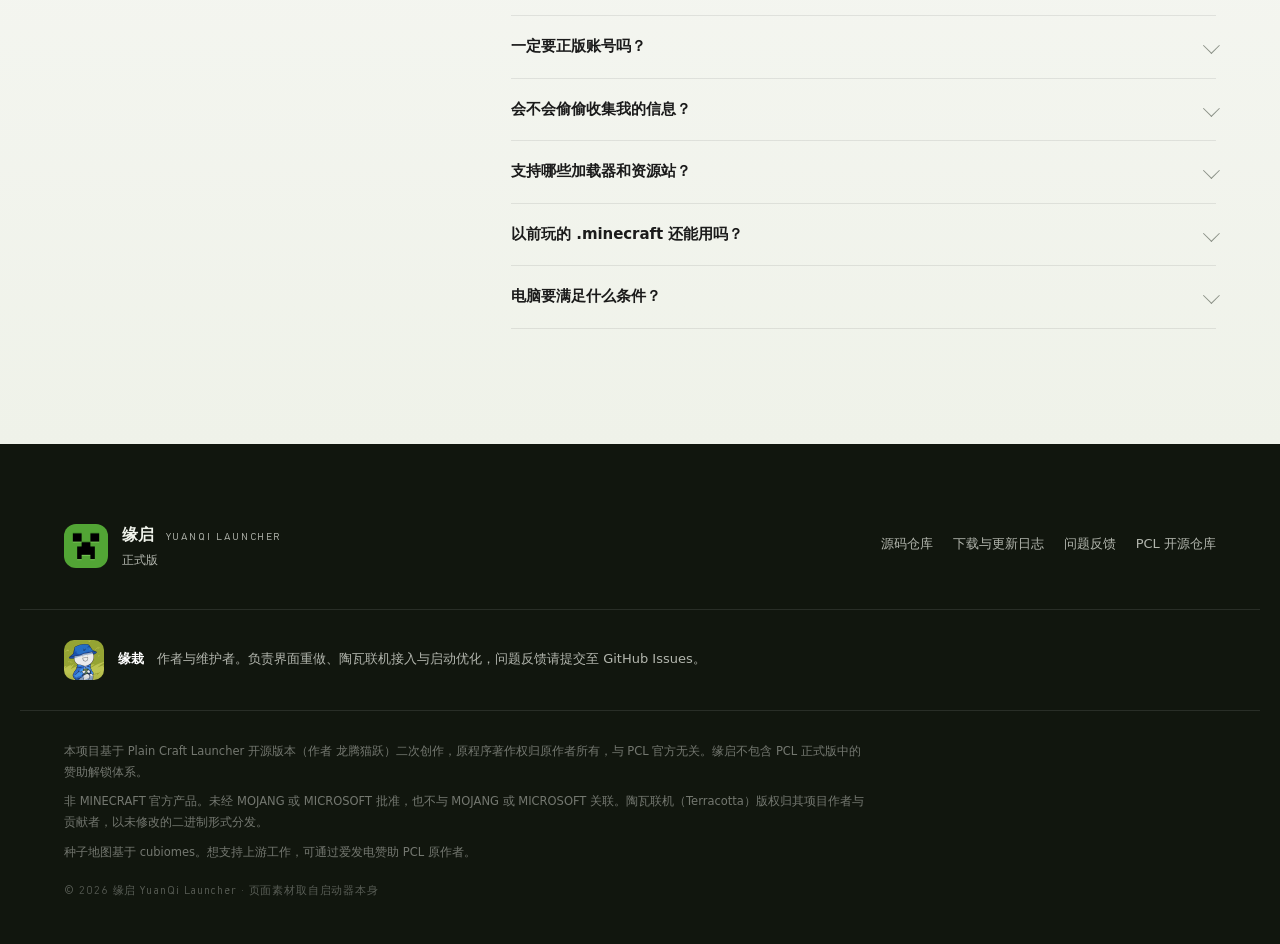
==== commit 3ae61b03: "官网：01 日常内容重写，分组改为安装与配置／游玩与记录／维护与更新" ====
--- a/index.html
+++ b/index.html
@@ -171,89 +171,96 @@
   <div class="container daily">
     <div class="daily__intro">
       <p class="kicker reveal"><i>01</i>日常</p>
-      <h2 class="reveal" style="--d:.05s">平时会用到的，<br>其实就三件事</h2>
+      <h2 class="reveal" style="--d:.05s">安装、游玩、维护</h2>
       <p class="daily__lede reveal" style="--d:.1s">
-        装好、开玩、收拾。中间那些要记路径、要翻文件夹、要手改配置的活，启动器替你办了。
+        日常会用到的功能大致分这三类。要记路径、翻文件夹、手改配置文件的部分，启动器都替你做了。
       </p>
       <ul class="daily__toc reveal" style="--d:.16s">
-        <li><b>装好</b><span>开游戏之前</span></li>
-        <li><b>开玩</b><span>玩的过程中</span></li>
-        <li><b>收拾</b><span>玩完之后</span></li>
+        <li><b>安装与配置</b><span>版本、加载器、Java、Mod</span></li>
+        <li><b>游玩与记录</b><span>存档、种子地图、账号、联机</span></li>
+        <li><b>维护与更新</b><span>崩溃排查、空间收纳、版本升级</span></li>
       </ul>
     </div>
 
     <div class="daily__list">
       <section class="daily__group reveal">
-        <h3>装好</h3>
+        <h3>安装与配置</h3>
         <div class="daily__row">
           <span class="daily__no">01</span>
           <div>
-            <h4>开游戏前，该设的都摆在你眼前</h4>
-            <p>版本、加载器、Java 与分到的内存写在同一张卡上，看清楚直接点「启动游戏」。</p>
+            <h4>版本、加载器、Java 写在同一处</h4>
+            <p>原版与 Forge、NeoForge、Fabric、Quilt、LiteLoader、OptiFine 并列成清单，选完版本再分配内存，不用来回切页。</p>
           </div>
         </div>
         <div class="daily__row">
           <span class="daily__no">02</span>
           <div>
-            <h4>整合包丢进来，缺的自己补</h4>
-            <p>包里要的 Forge、NeoForge、Fabric、OptiFine 一起装好；装 Mod 前先看前置缺不缺。</p>
+            <h4>整合包缺什么，装的时候一起补</h4>
+            <p>导入时会读出包要求的加载器与 Java 版本，缺的当场补上，不用装完再猜是哪一步漏了。</p>
           </div>
         </div>
         <div class="daily__row">
           <span class="daily__no">03</span>
           <div>
-            <h4>从别的启动器搬过来</h4>
-            <p>PCL、HMCL、官方启动器里玩过的版本、存档、Mod 都能接过来，想只搬几个版本也行。</p>
+            <h4>从其他启动器接手已有版本</h4>
+            <p>PCL、HMCL、官方启动器里的版本、存档与资源都能识别并复制过来，也可以只挑几个需要的。</p>
           </div>
         </div>
       </section>
 
       <section class="daily__group reveal" style="--d:.06s">
-        <h3>开玩</h3>
+        <h3>游玩与记录</h3>
         <div class="daily__row">
           <span class="daily__no">04</span>
           <div>
-            <h4>存档能看，也能改</h4>
-            <p>种子、版本、大小、玩家一读就有；规则、坐标、经验能改，动手前自动备份。</p>
+            <h4>存档信息读得出来，也能改</h4>
+            <p>种子、游戏版本、占用大小、存档内玩家、最后游玩时间一并列出；规则、坐标、经验可直接修改，改动前自动备份。</p>
           </div>
         </div>
         <div class="daily__row">
           <span class="daily__no">05</span>
           <div>
-            <h4>崩了，它会告诉你怎么改</h4>
-            <p>读崩溃原因，指出是哪个加载器、哪个 Mod 或哪个 Java 版本对不上，再给下一步。</p>
+            <h4>种子地图内置</h4>
+            <p>输入种子即可查看生物群系与结构分布，可缩放、切换维度，不必另外打开网页查。</p>
           </div>
         </div>
         <div class="daily__row">
           <span class="daily__no">06</span>
           <div>
-            <h4>几个账号，各玩各的</h4>
-            <p>正版、离线、外置登录放在一个账号池里，点一下切换，头像各自缓存。</p>
+            <h4>账号放在同一个池子里</h4>
+            <p>微软正版、外置登录与离线账号并存，切换只点一下，头像与皮肤各自缓存。</p>
+          </div>
+        </div>
+        <div class="daily__row">
+          <span class="daily__no">07</span>
+          <div>
+            <h4>房间建好，地址发出去就能联机</h4>
+            <p>内置 Terracotta，不用另外装服务端；对方用同样的启动器输入地址即可加入。</p>
           </div>
         </div>
       </section>
 
       <section class="daily__group reveal" style="--d:.12s">
-        <h3>收拾</h3>
-        <div class="daily__row">
-          <span class="daily__no">07</span>
-          <div>
-            <h4>不常玩的版本，收起来</h4>
-            <p>每个版本占多少一眼能看到；很久没开的打包收起来，点一下自动解压还原。</p>
-          </div>
-        </div>
+        <h3>维护与更新</h3>
         <div class="daily__row">
           <span class="daily__no">08</span>
           <div>
-            <h4>出问题先体检，多开也不打架</h4>
-            <p>缺什么运行库、少了哪个组件会直接写出来；想同时开两个客户端也行。</p>
+            <h4>崩溃后指到具体位置</h4>
+            <p>解析崩溃日志，指出问题出在加载器版本、某个 Mod 还是 Java 不匹配，并给出对应的处理建议。</p>
           </div>
         </div>
         <div class="daily__row">
           <span class="daily__no">09</span>
           <div>
-            <h4>今天更新了什么，顺手就能看到</h4>
-            <p>首页顶部汇总当天的版本动态，下面一排常用站点，内容缓存在本地。</p>
+            <h4>不常玩的版本可以收起来</h4>
+            <p>每个版本的磁盘占用单独列出；长期不用的能打包压缩，需要时一键还原。</p>
+          </div>
+        </div>
+        <div class="daily__row">
+          <span class="daily__no">10</span>
+          <div>
+            <h4>启动器与联机组件分别更新</h4>
+            <p>检查到新版本会写明改了什么，确认后自动下载安装；历次更新日志随时能在设置里翻看。</p>
           </div>
         </div>
       </section>
--- a/assets/css/site.css
+++ b/assets/css/site.css
@@ -1240,7 +1240,7 @@
   .daily__intro{ position:static; }
   .daily__lede{ max-width:none; }
 }
-.daily__toc{ list-style:none; margin:26px 0 0; padding:18px 0 0; border-top:1px solid var(--line); display:flex; flex-direction:column; gap:11px; }
-.daily__toc li{ display:flex; align-items:baseline; gap:10px; font-size:12.5px; }
-.daily__toc b{ font-weight:700; color:var(--ink); letter-spacing:.06em; }
-.daily__toc span{ color:var(--muted-2); }+.daily__toc{ list-style:none; margin:26px 0 0; padding:18px 0 0; border-top:1px solid var(--line); display:flex; flex-direction:column; gap:14px; }
+.daily__toc li{ display:block; font-size:12.5px; line-height:1.5; }
+.daily__toc b{ display:block; font-weight:700; font-size:13px; color:var(--ink); letter-spacing:.04em; }
+.daily__toc span{ display:block; color:var(--muted-2); font-size:12px; }
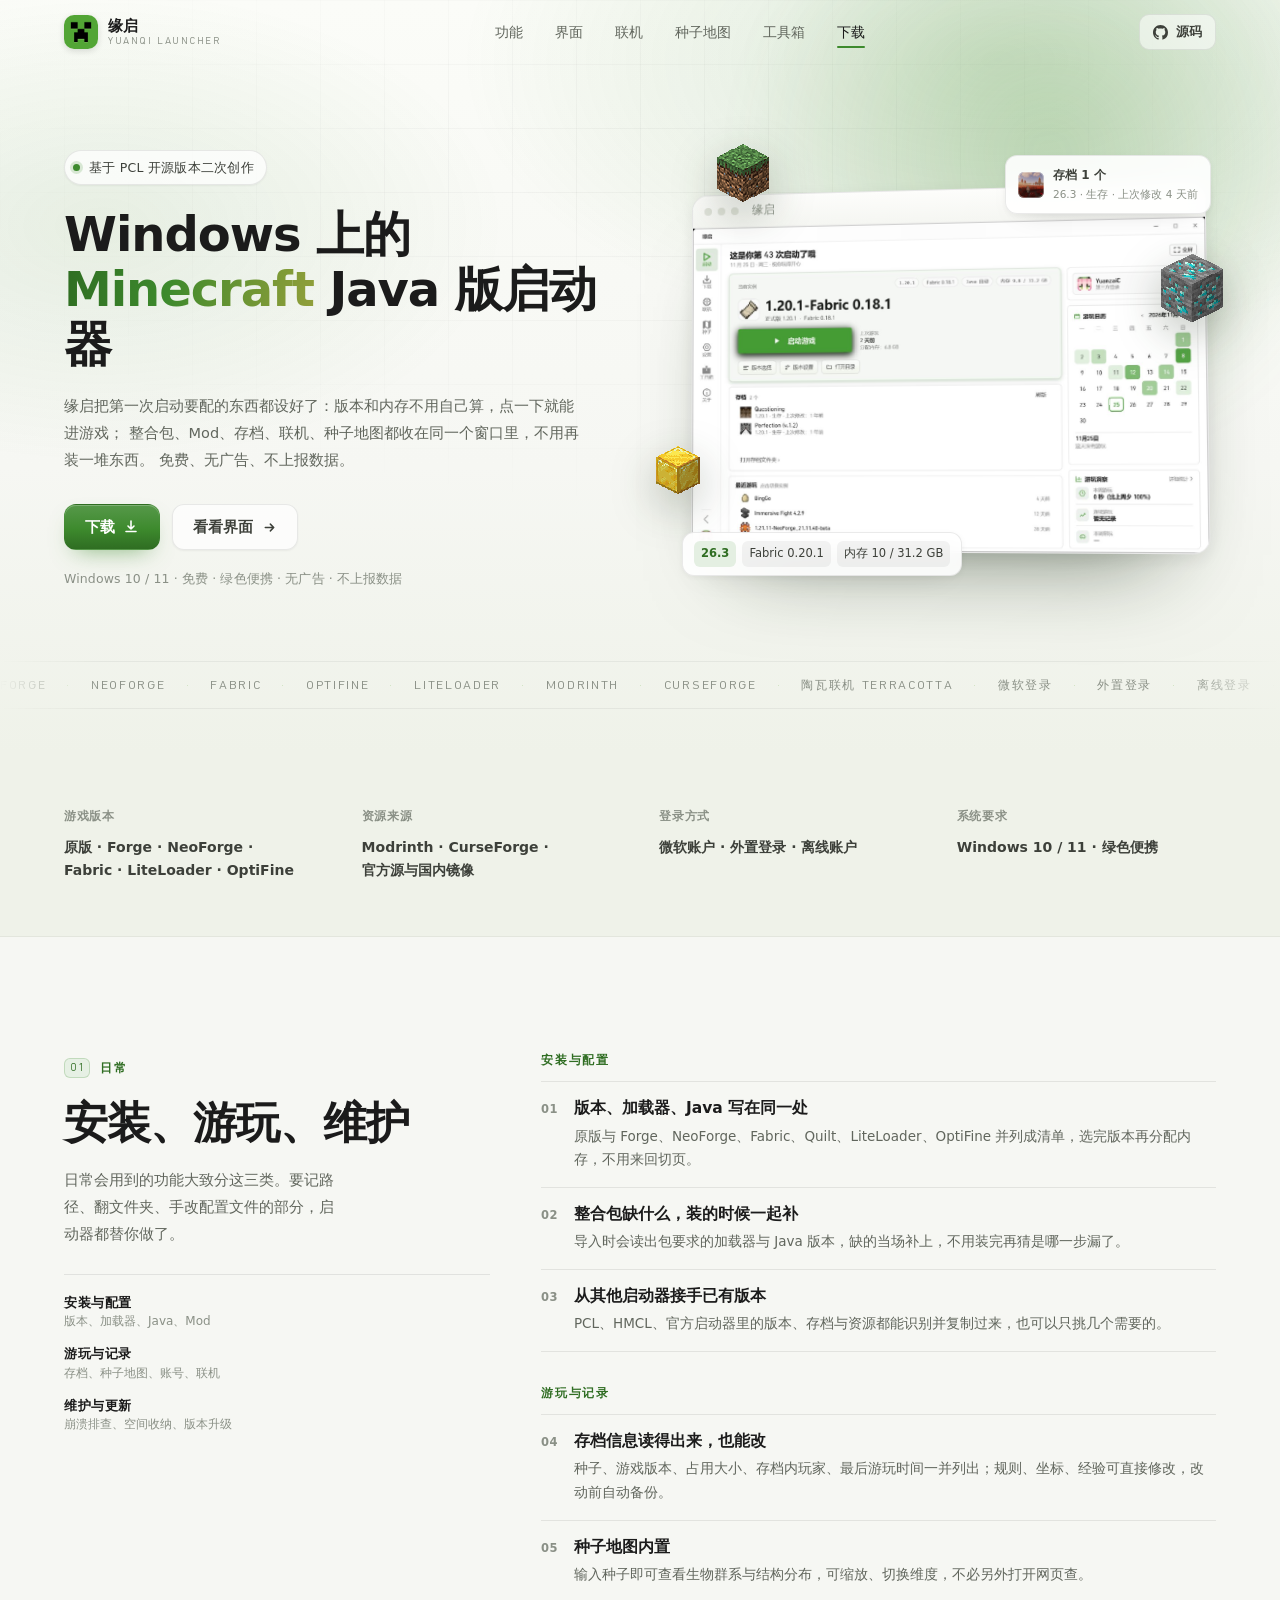
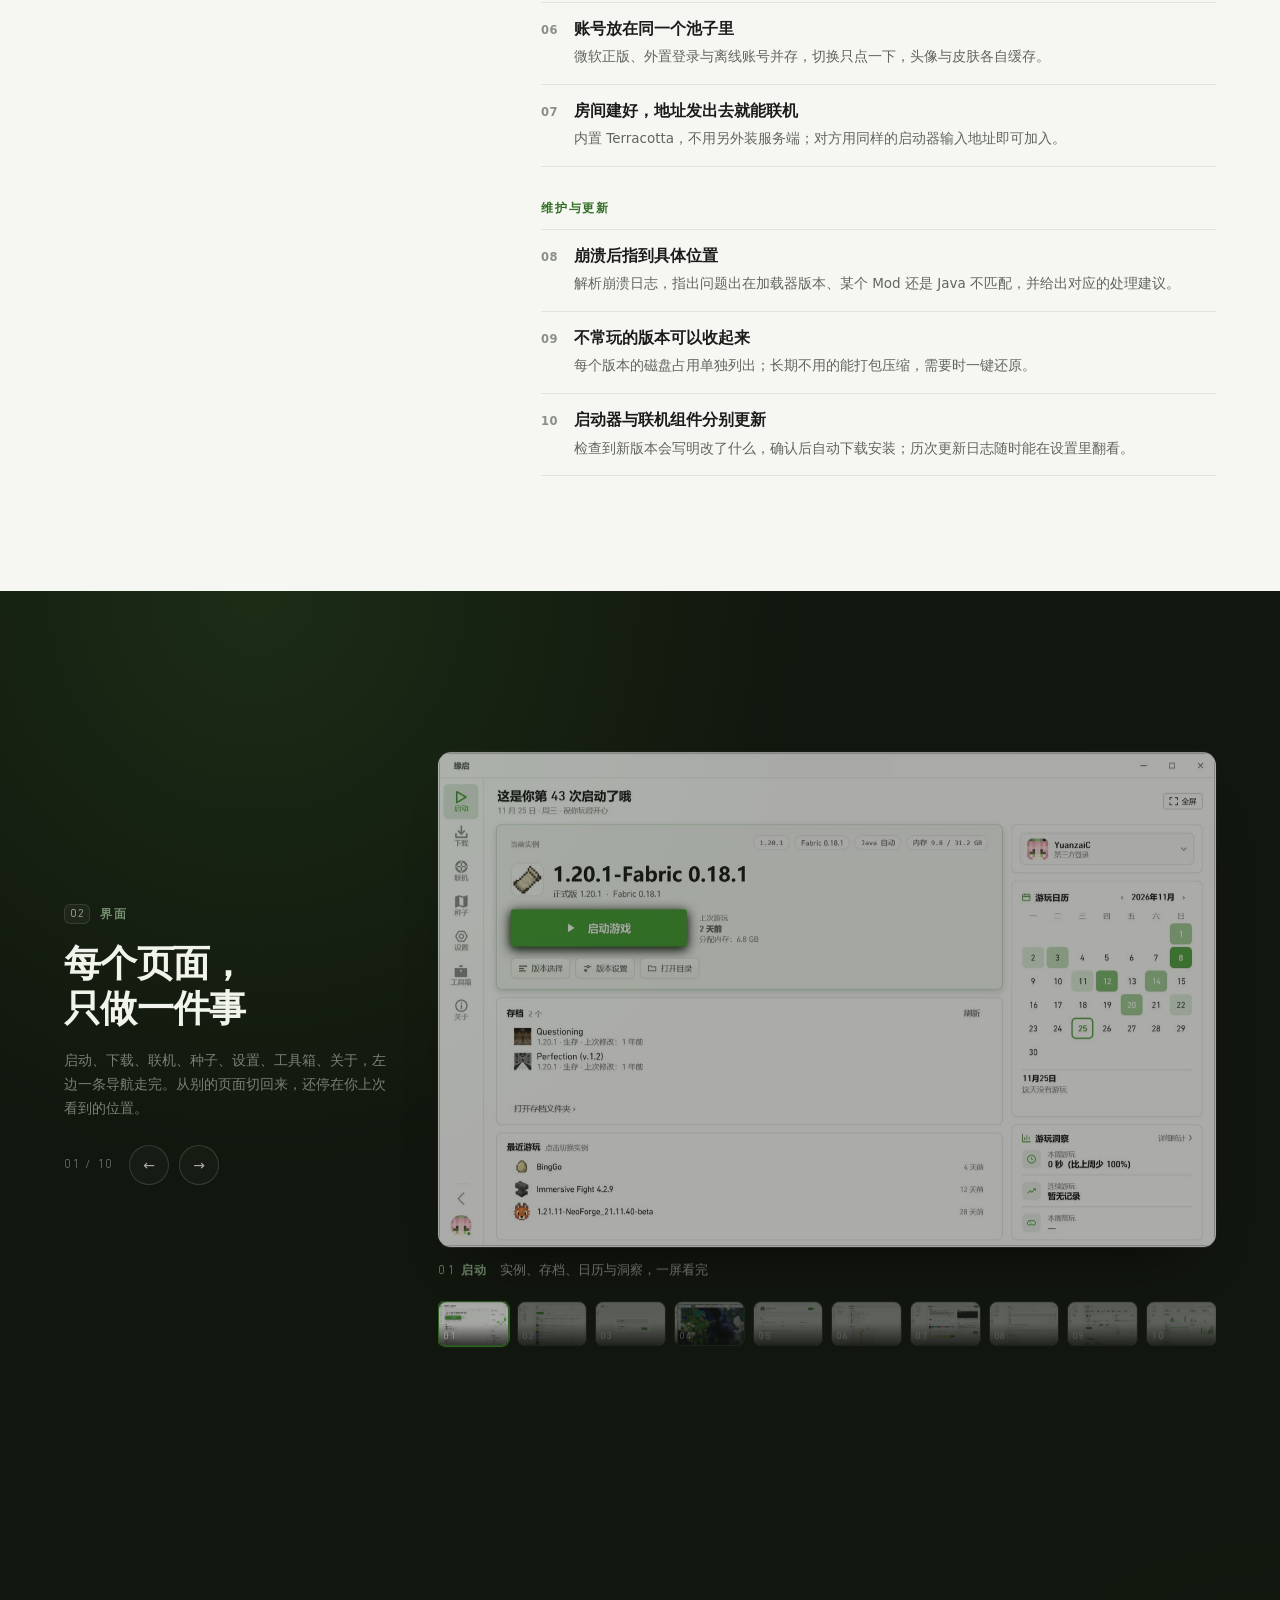
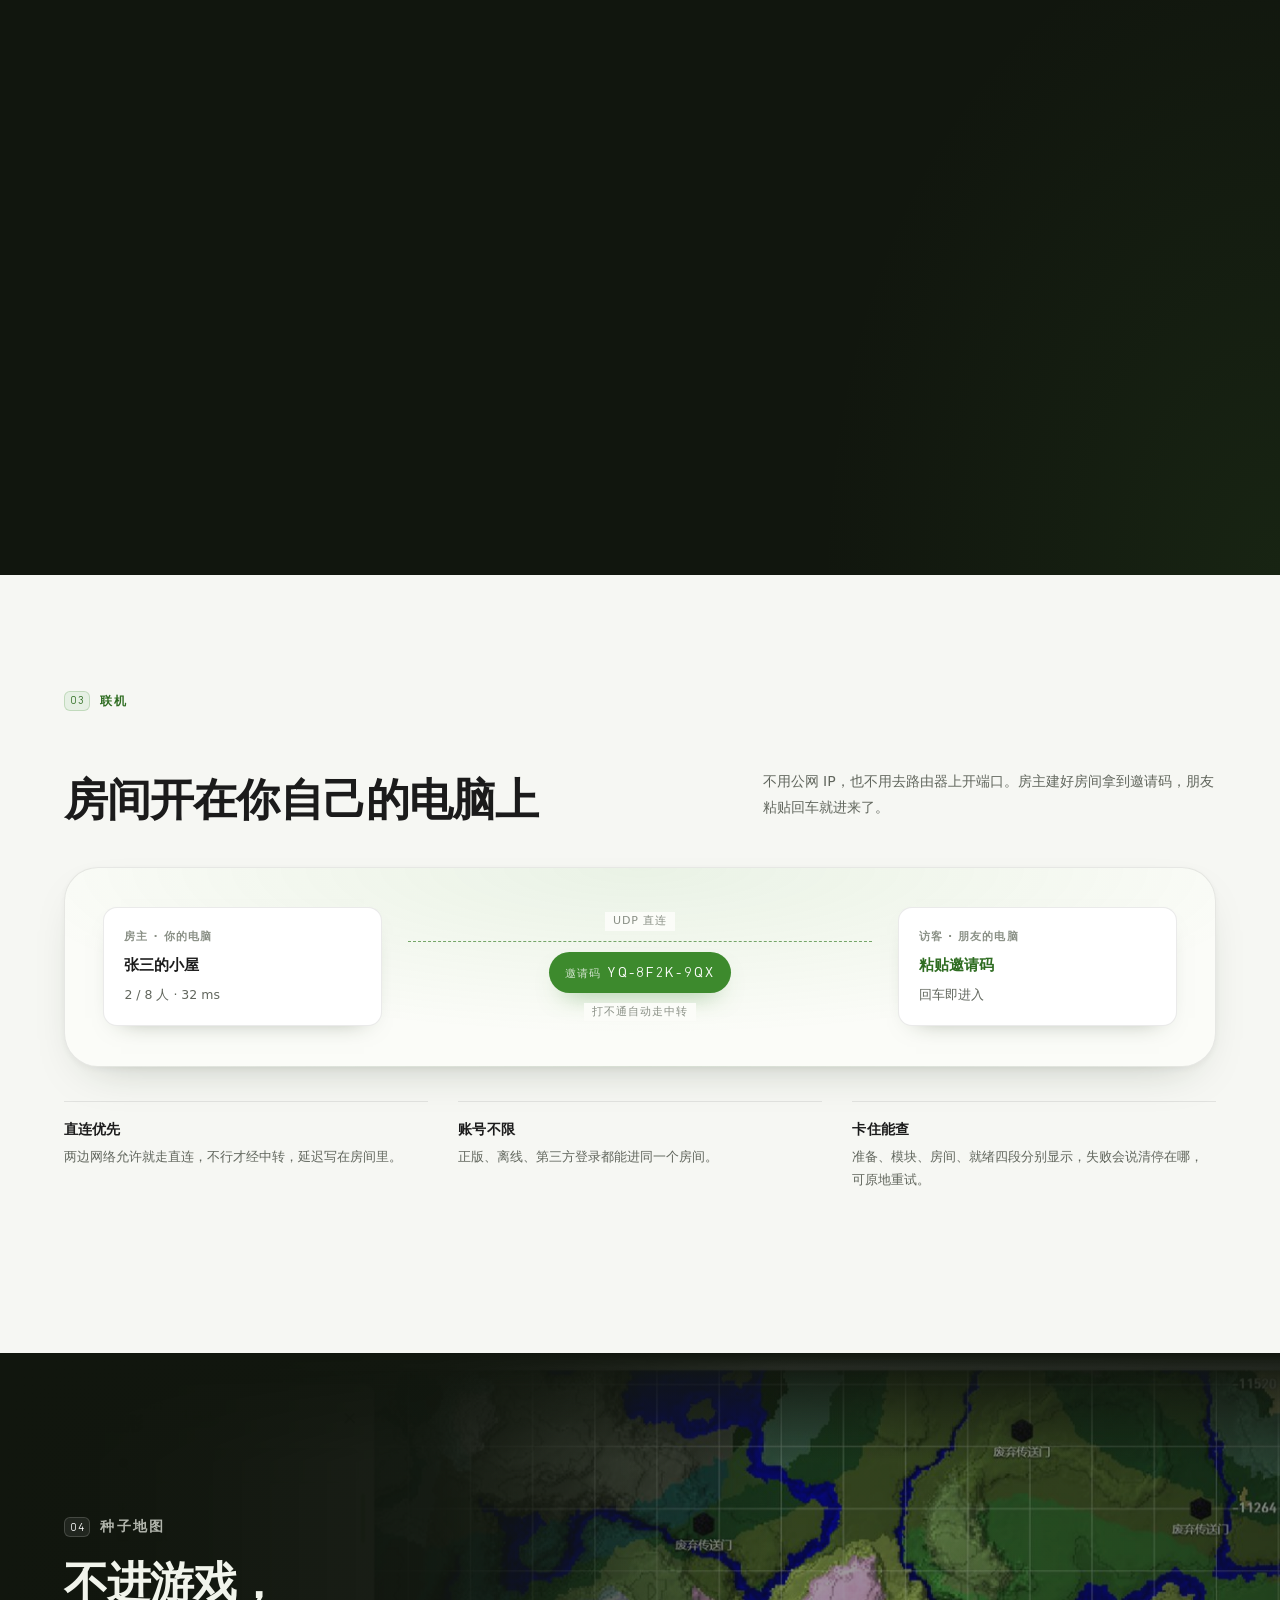
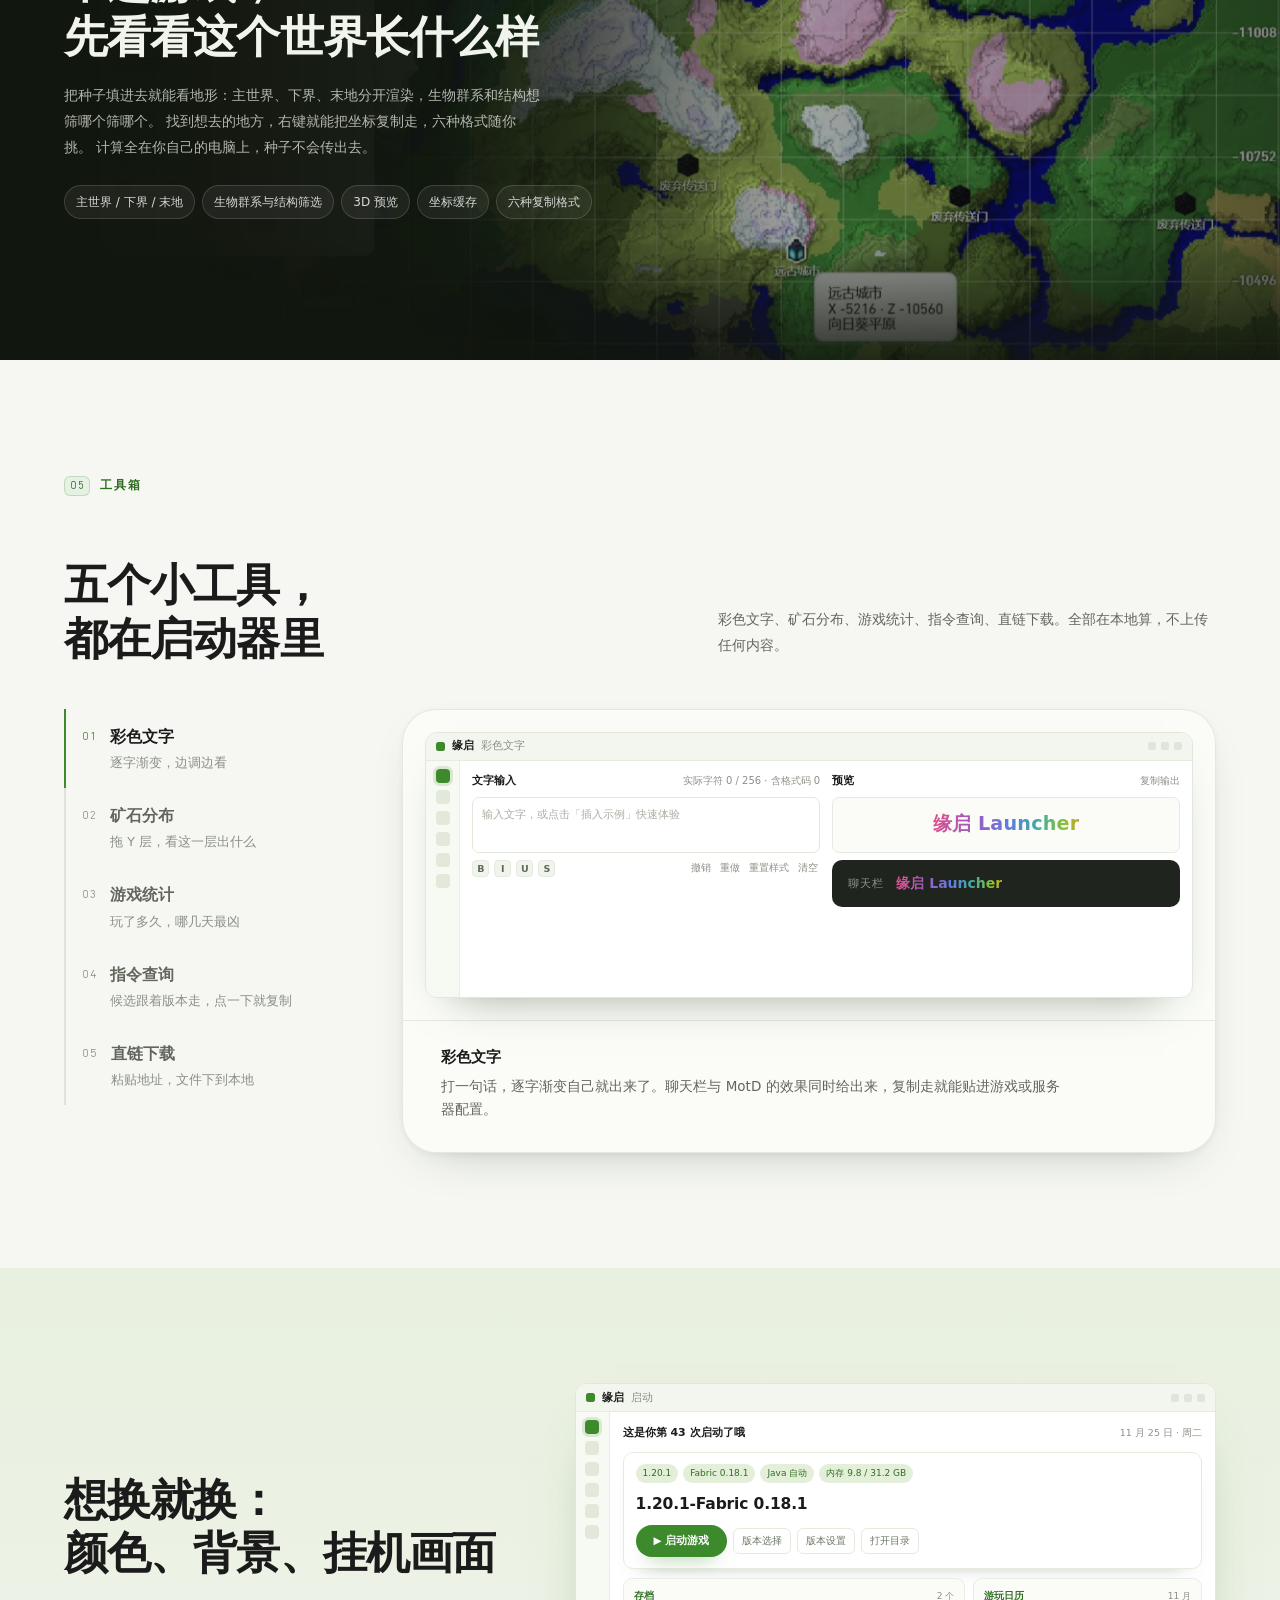
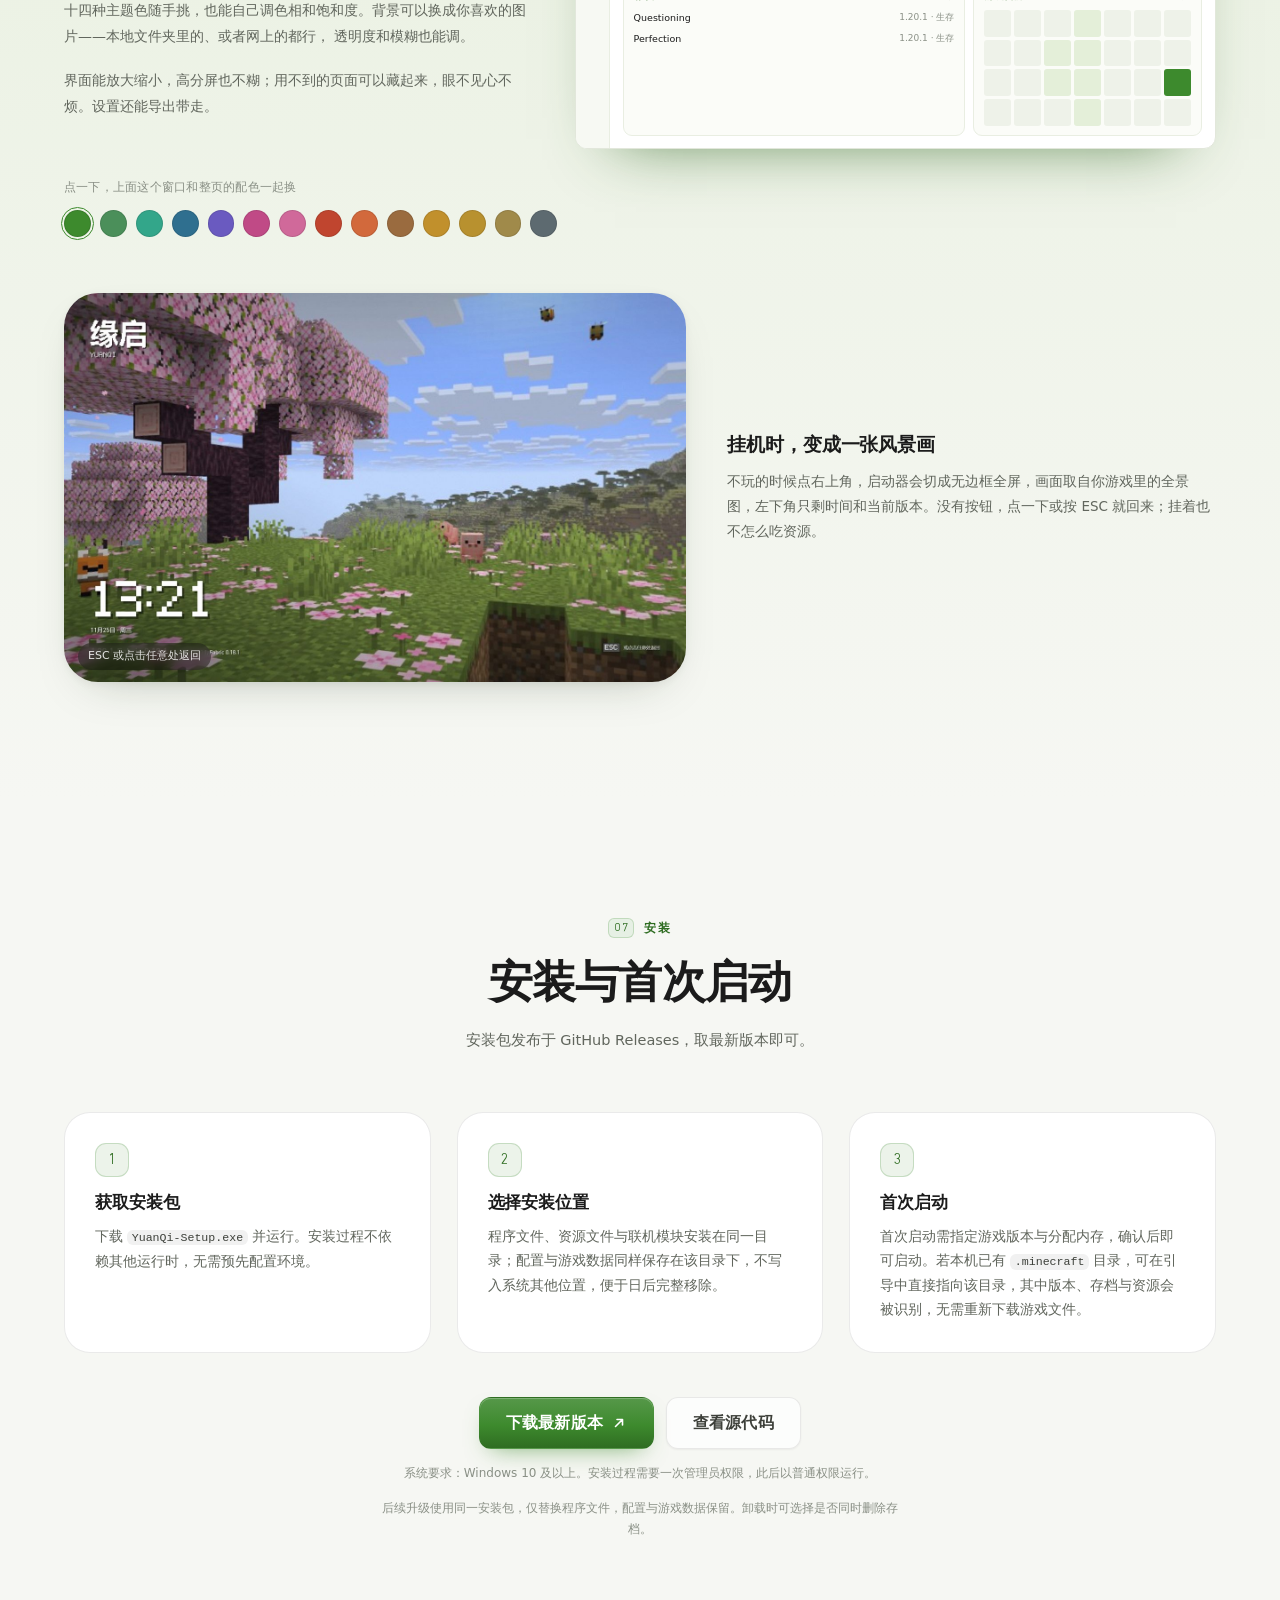
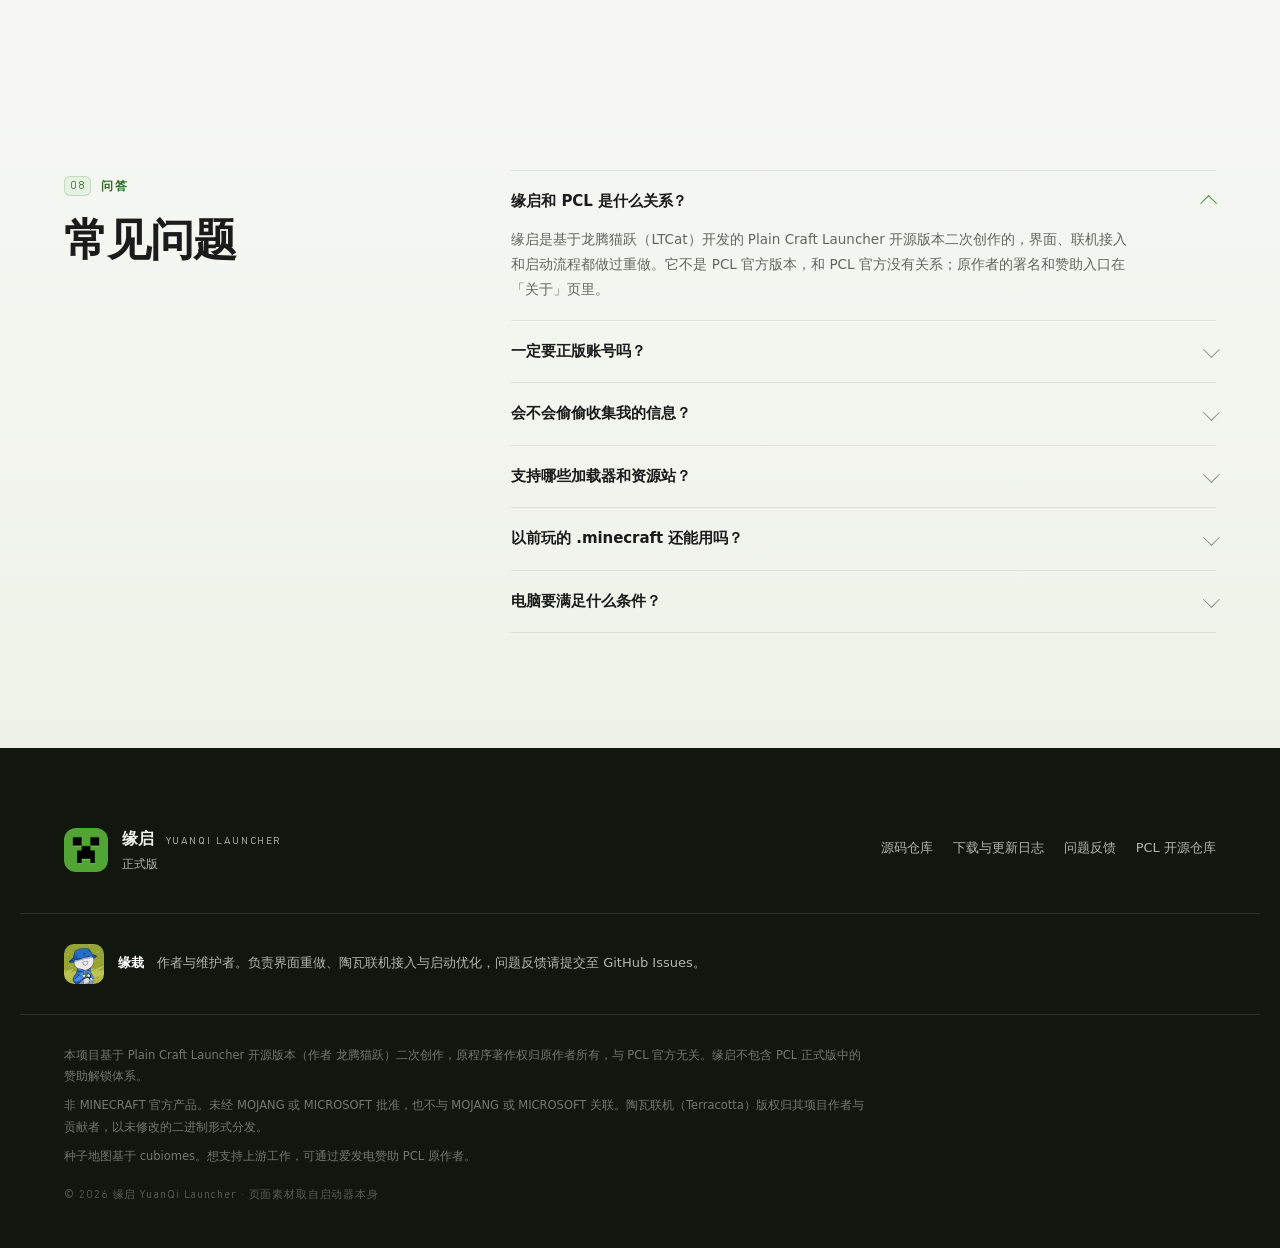
==== commit 5a5bd38a: "官网改版：01 日常、02 界面（滚动驱动）、03 联机图示、05 工具箱仿界面、06 换色、07 安装文案" ====
--- a/index.html
+++ b/index.html
@@ -267,122 +267,122 @@
     </div>
   </div>
 </section>
-<!-- ============ 02 界面画廊 ============ -->
-<section class="gallery" id="gallery">
-  <div class="gallery__sticky">
-    <div class="gallery__head container">
-      <p class="kicker kicker--light reveal"><i>02</i>界面</p>
-      <h2 class="reveal" style="--d:.05s">每个页面，只做一件事</h2>
-      <p class="reveal" style="--d:.1s">
-        启动、下载、联机、种子、设置、工具箱、关于，左边一条导航走完。
-        从别的页面切回来，还停在你上次看到的位置。
-      </p>
-      <p class="gallery__hint reveal" style="--d:.15s">
-        <span class="gallery__hint-desk">向下滚动，本区块横向展开</span>
-        <span class="gallery__hint-mobile">左右滑动切换</span>
-      </p>
-    </div>
-
-    <div class="gallery__viewport" id="galleryViewport">
-      <div class="gallery__track" id="galleryTrack">
-        <figure class="shot reveal">
-          <div class="frame"><img src="assets/img/shot-home.jpg" alt="启动页：当前实例、存档、游玩日历、游玩洞察" width="1400" height="889" loading="lazy"></div>
-          <figcaption><b>01 启动</b><span>实例、存档、日历与洞察，一屏看完</span></figcaption>
-        </figure>
-        <figure class="shot reveal" style="--d:.04s">
-          <div class="frame"><img src="assets/img/shot-download.jpg" alt="下载页：原版游戏与社区资源" width="1400" height="889" loading="lazy"></div>
-          <figcaption><b>02 下载</b><span>社区资源搜索：下载量、更新时间与来源站</span></figcaption>
-        </figure>
-        <figure class="shot reveal" style="--d:.08s">
-          <div class="frame"><img src="assets/img/shot-link.jpg" alt="联机页：创建房间与加入房间" width="1400" height="889" loading="lazy"></div>
-          <figcaption><b>03 联机</b><span>建房或凭邀请码加入</span></figcaption>
-        </figure>
-        <figure class="shot reveal" style="--d:.12s">
-          <div class="frame"><img src="assets/img/shot-seedmap.jpg" alt="种子地图：主世界地形与结构标记" width="1400" height="889" loading="lazy"></div>
-          <figcaption><b>04 种子地图</b><span>本地渲染，地形结构随你筛</span></figcaption>
-        </figure>
-        <figure class="shot reveal" style="--d:.16s">
-          <div class="frame"><img src="assets/img/shot-save.jpg" alt="存档概览：种子、版本、大小、玩家" width="1400" height="889" loading="lazy"></div>
-          <figcaption><b>05 存档 · 概览</b><span>种子、版本、大小、玩家与所在目录</span></figcaption>
-        </figure>
-        <figure class="shot reveal" style="--d:.2s">
-          <div class="frame"><img src="assets/img/shot-save-world.jpg" alt="版本管理：可安装版本与已归档版本，显示占用与压缩比" width="1400" height="889" loading="lazy"></div>
-          <figcaption><b>06 版本管理</b><span>可安装与已归档分开列，占用一目了然</span></figcaption>
-        </figure>
-        <figure class="shot reveal" style="--d:.24s">
-          <div class="frame"><img src="assets/img/shot-colortext.jpg" alt="彩色文字生成器：渐变、颜色、实时预览" width="1400" height="889" loading="lazy"></div>
-          <figcaption><b>07 彩色文字</b><span>边调边看，直接复制</span></figcaption>
-        </figure>
-        <figure class="shot reveal" style="--d:.32s">
-          <div class="frame"><img src="assets/img/shot-ore.jpg" alt="矿石分布：按 Y 层给出挖掘建议与该层命中的生成规则" width="1400" height="889" loading="lazy"></div>
-          <figcaption><b>09 矿石分布</b><span>按 Y 层看矿，挖之前先算</span></figcaption>
-        </figure>
-        <figure class="shot reveal" style="--d:.36s">
-          <div class="frame"><img src="assets/img/shot-stats.jpg" alt="游戏统计：总时长、每日曲线、实例排行与时段分布" width="1400" height="889" loading="lazy"></div>
-          <figcaption><b>10 游戏统计</b><span>这个月玩了多久，一目了然</span></figcaption>
-        </figure>        <figure class="shot reveal" style="--d:.28s">
-          <div class="frame"><img src="assets/img/shot-command.jpg" alt="指令查询：组件候选与示例" width="1400" height="889" loading="lazy"></div>
-          <figcaption><b>08 指令查询</b><span>候选列在下面，点一下就填</span></figcaption>
-        </figure>
-      </div>
-    </div>
-    <div class="gallery__bar" aria-hidden="true"><span id="galleryBar"></span></div>
-  </div>
-</section>
-
+<!-- ============ 02 界面画廊 ============ -->
+<section class="gallery" id="gallery">
+  <div class="gallery__pin" id="galleryPin">
+    <div class="gallery__sticky">
+      <div class="container gallery__inner">
+    <div class="gallery__aside">
+      <p class="kicker kicker--light reveal"><i>02</i>界面</p>
+      <h2 class="reveal" style="--d:.05s">每个页面，<br>只做一件事</h2>
+      <p class="reveal" style="--d:.1s">启动、下载、联机、种子、设置、工具箱、关于，左边一条导航走完。从别的页面切回来，还停在你上次看到的位置。</p>
+      <div class="gallery__tools reveal" style="--d:.15s">
+        <span class="gallery__count" id="galleryCount">01 / 10</span>
+        <button class="gallery__btn" id="galleryPrev" type="button" aria-label="上一张截图">&#8592;</button>
+        <button class="gallery__btn" id="galleryNext" type="button" aria-label="下一张截图">&#8594;</button>
+      </div>
+    </div>
+
+    <div class="gallery__main">
+      <div class="gallery__stage" id="galleryStage" tabindex="0" aria-label="界面截图">
+        <figure class="shot is-active">
+          <div class="frame"><img src="assets/img/shot-home.jpg" alt="启动页：当前实例、存档、游玩日历、游玩洞察" width="1400" height="889" loading="eager"></div>
+          <figcaption><b>01 启动</b><span>实例、存档、日历与洞察，一屏看完</span></figcaption>
+        </figure>
+        <figure class="shot">
+          <div class="frame"><img src="assets/img/shot-download.jpg" alt="下载页：原版游戏与社区资源" width="1400" height="889" loading="lazy"></div>
+          <figcaption><b>02 下载</b><span>社区资源搜索：下载量、更新时间与来源站</span></figcaption>
+        </figure>
+        <figure class="shot">
+          <div class="frame"><img src="assets/img/shot-link.jpg" alt="联机页：创建房间与加入房间" width="1400" height="889" loading="lazy"></div>
+          <figcaption><b>03 联机</b><span>建房或凭邀请码加入</span></figcaption>
+        </figure>
+        <figure class="shot">
+          <div class="frame"><img src="assets/img/shot-seedmap.jpg" alt="种子地图：主世界地形与结构标记" width="1400" height="889" loading="lazy"></div>
+          <figcaption><b>04 种子地图</b><span>本地渲染，地形结构随你筛</span></figcaption>
+        </figure>
+        <figure class="shot">
+          <div class="frame"><img src="assets/img/shot-save.jpg" alt="存档概览：种子、版本、大小、玩家" width="1400" height="889" loading="lazy"></div>
+          <figcaption><b>05 存档 · 概览</b><span>种子、版本、大小、玩家与所在目录</span></figcaption>
+        </figure>
+        <figure class="shot">
+          <div class="frame"><img src="assets/img/shot-save-world.jpg" alt="版本管理：可安装版本与已归档版本" width="1400" height="889" loading="lazy"></div>
+          <figcaption><b>06 版本管理</b><span>可安装与已归档分开列，占用一目了然</span></figcaption>
+        </figure>
+        <figure class="shot">
+          <div class="frame"><img src="assets/img/shot-colortext.jpg" alt="彩色文字生成器：渐变、颜色、实时预览" width="1400" height="889" loading="lazy"></div>
+          <figcaption><b>07 彩色文字</b><span>边调边看，直接复制</span></figcaption>
+        </figure>
+        <figure class="shot">
+          <div class="frame"><img src="assets/img/shot-command.jpg" alt="指令查询：组件候选与示例" width="1400" height="889" loading="lazy"></div>
+          <figcaption><b>08 指令查询</b><span>候选列在下面，点一下就填</span></figcaption>
+        </figure>
+        <figure class="shot">
+          <div class="frame"><img src="assets/img/shot-ore.jpg" alt="矿石分布：按 Y 层给出挖掘建议" width="1400" height="889" loading="lazy"></div>
+          <figcaption><b>09 矿石分布</b><span>按 Y 层看矿，挖之前先算</span></figcaption>
+        </figure>
+        <figure class="shot">
+          <div class="frame"><img src="assets/img/shot-stats.jpg" alt="游戏统计：总时长、每日曲线与时段分布" width="1400" height="889" loading="lazy"></div>
+          <figcaption><b>10 游戏统计</b><span>这个月玩了多久，一目了然</span></figcaption>
+        </figure>
+      </div>
+      <div class="gallery__thumbs" id="galleryThumbs" role="tablist" aria-label="切换截图">
+        <button class="thumb is-active" type="button" role="tab" aria-label="01 启动"><img src="assets/img/shot-home.jpg" alt="" loading="lazy"><span>01</span></button>
+        <button class="thumb" type="button" role="tab" aria-label="02 下载"><img src="assets/img/shot-download.jpg" alt="" loading="lazy"><span>02</span></button>
+        <button class="thumb" type="button" role="tab" aria-label="03 联机"><img src="assets/img/shot-link.jpg" alt="" loading="lazy"><span>03</span></button>
+        <button class="thumb" type="button" role="tab" aria-label="04 种子地图"><img src="assets/img/shot-seedmap.jpg" alt="" loading="lazy"><span>04</span></button>
+        <button class="thumb" type="button" role="tab" aria-label="05 存档 · 概览"><img src="assets/img/shot-save.jpg" alt="" loading="lazy"><span>05</span></button>
+        <button class="thumb" type="button" role="tab" aria-label="06 版本管理"><img src="assets/img/shot-save-world.jpg" alt="" loading="lazy"><span>06</span></button>
+        <button class="thumb" type="button" role="tab" aria-label="07 彩色文字"><img src="assets/img/shot-colortext.jpg" alt="" loading="lazy"><span>07</span></button>
+        <button class="thumb" type="button" role="tab" aria-label="08 指令查询"><img src="assets/img/shot-command.jpg" alt="" loading="lazy"><span>08</span></button>
+        <button class="thumb" type="button" role="tab" aria-label="09 矿石分布"><img src="assets/img/shot-ore.jpg" alt="" loading="lazy"><span>09</span></button>
+        <button class="thumb" type="button" role="tab" aria-label="10 游戏统计"><img src="assets/img/shot-stats.jpg" alt="" loading="lazy"><span>10</span></button>
+      </div>
+    </div>
+  </div>
+    </div>
+  </div>
+</section>
+
 <!-- ============ 03 联机 ============ -->
-<section class="section" id="link">
-  <div class="container link__grid">
-    <div class="link__copy">
+<section class="section link" id="link">
+  <div class="container">
+    <div class="link__intro">
       <p class="kicker reveal"><i>03</i>联机</p>
-      <h2 class="reveal" style="--d:.05s">和朋友一起玩，<br class="br-desk">一个邀请码的事</h2>
-      <p class="reveal" style="--d:.1s">
-        房主点「创建房间」，把邀请码发给你；你粘贴、回车，就进去了。
-        不用公网 IP，也不用去路由器上开端口。
-      </p>
-      <ul class="ticks reveal" style="--d:.15s">
-        <li>跨网络走内置中转，两边都不用改网络设置；想只走直连也可以。</li>
-        <li>两边的联机模块会自动对齐版本，不会卡在「正在建立连接」。</li>
-        <li>连接分四段显示：卡在哪一步、为什么失败都写出来，失败可以原地重试。</li>
-        <li>房间里谁进来了、连了多久都看得到，网络差时会提示可能走了中继。</li>
-      </ul>
-      <p class="byline reveal" style="--d:.2s">联机由陶瓦联机（Terracotta）提供，随启动器一起装好，不用另外下载。</p>
-    </div>
-
-    <div class="link__card reveal" style="--d:.12s">
-      <div class="room room--make">
-        <div class="room__head">
-          <span class="room__icon">
-            <svg viewBox="0 0 24 24" width="18" height="18" aria-hidden="true"><rect x="3.6" y="3.6" width="12" height="12" rx="2" fill="none" stroke="currentColor" stroke-width="1.7"/><rect x="8.4" y="8.4" width="12" height="12" rx="2" fill="currentColor" opacity=".22"/><rect x="8.4" y="8.4" width="12" height="12" rx="2" fill="none" stroke="currentColor" stroke-width="1.7"/></svg>
-          </span>
-          <div><b>创建房间</b><small>我是房主</small></div>
-          <span class="room__arrow">›</span>
-        </div>
-      </div>
-
-      <div class="room room--join">
-        <div class="room__head">
-          <span class="room__icon">
-            <svg viewBox="0 0 24 24" width="18" height="18" aria-hidden="true"><path d="M14 4.6h4.4A1.6 1.6 0 0 1 20 6.2v11.6a1.6 1.6 0 0 1-1.6 1.6H14M10.5 8.2 14.8 12l-4.3 3.8M14.4 12H4" fill="none" stroke="currentColor" stroke-width="1.7" stroke-linecap="round" stroke-linejoin="round"/></svg>
-          </span>
-          <div><b>加入房间</b><small>我是访客</small></div>
-        </div>
-        <div class="room__field">
-          <span>粘贴邀请码，回车即加入</span>
-          <b>加入</b>
-        </div>
-      </div>
-
-      <ol class="steps" aria-label="连接四段">
-        <li class="done">准备</li>
-        <li class="done">模块</li>
-        <li class="now">房间</li>
-        <li>就绪</li>
-      </ol>
-    </div>
-  </div>
-</section>
-
+      <h2 class="reveal" style="--d:.05s">房间开在你自己的电脑上</h2>
+      <p class="link__lede reveal" style="--d:.1s">不用公网 IP，也不用去路由器上开端口。房主建好房间拿到邀请码，朋友粘贴回车就进来了。</p>
+    </div>
+
+    <div class="wire reveal" style="--d:.15s">
+      <div class="wire__node">
+        <span class="wire__tag">房主 · 你的电脑</span>
+        <b class="wire__name">张三的小屋</b>
+        <span class="wire__meta">2 / 8 人 · 32 ms</span>
+      </div>
+
+      <div class="wire__path">
+        <span class="wire__cap">UDP 直连</span>
+        <span class="wire__rail" aria-hidden="true"></span>
+        <span class="wire__code"><i>邀请码</i>YQ-8F2K-9QX</span>
+        <span class="wire__cap wire__cap--low">打不通自动走中转</span>
+      </div>
+
+      <div class="wire__node wire__node--guest">
+        <span class="wire__tag">访客 · 朋友的电脑</span>
+        <b class="wire__name">粘贴邀请码</b>
+        <span class="wire__meta">回车即进入</span>
+      </div>
+    </div>
+
+    <ul class="link__facts reveal" style="--d:.2s">
+      <li><b>直连优先</b>两边网络允许就走直连，不行才经中转，延迟写在房间里。</li>
+      <li><b>账号不限</b>正版、离线、第三方登录都能进同一个房间。</li>
+      <li><b>卡住能查</b>准备、模块、房间、就绪四段分别显示，失败会说清停在哪，可原地重试。</li>
+    </ul>
+
+    <p class="link__byline reveal" style="--d:.24s">联机由陶瓦联机（Terracotta）提供，随启动器一起装好，不用另外下载。</p>
+  </div>
+</section>
 <!-- ============ 04 种子地图 ============ -->
 <section class="seedmap" id="seedmap">
   <div class="seedmap__media" aria-hidden="true">
@@ -403,55 +403,191 @@
 </section>
 
 <!-- ============ 05 工具箱 ============ -->
-<section class="section" id="tools">
+<section class="section toolbox" id="tools">
   <div class="container">
-    <header class="section__head">
+    <div class="tools__head">
       <p class="kicker reveal"><i>05</i>工具箱</p>
-      <h2 class="reveal" style="--d:.05s">几个小工具，<br class="br-desk">顺手就能用</h2>
-      <p class="section__sub reveal" style="--d:.1s">彩色文字、矿石分布、游戏统计、指令查询，都在启动器里，不用另开网页。全部在本地算，不上传任何内容。</p>
-    </header>
-
-    <div class="tools">
-      <article class="tool reveal">
-        <span class="tool__no">01</span>
-        <h3>彩色文字</h3>
-        <p>打一句话，逐字渐变自己就出来了，右边能直接看到聊天栏和 MotD 的效果。复制走就能贴进游戏或服务器配置。</p>
-        <div class="tool__demo tool__demo--text" aria-hidden="true"><span class="grad-text"><span style="color:#e0508a">缘</span><span style="color:#c25ba8">启</span><span style="color:#a05ac2">L</span><span style="color:#7f5ed5">a</span><span style="color:#5f7ce0">u</span><span style="color:#4f97df">n</span><span style="color:#3fae9e">c</span><span style="color:#3fb98a">h</span><span style="color:#8fc22f">e</span><span style="color:#c9a227">r</span></span></div>
-      </article>
-
-      <article class="tool reveal" style="--d:.06s">
-        <span class="tool__no">02</span>
-        <h3>矿石分布</h3>
-        <p>想知道钻石在哪个高度最好挖？拖动 Y 层，这一层会出什么矿、概率多高，一眼就能看明白。</p>
-        <div class="tool__demo tool__demo--ore" aria-hidden="true">
-          <div class="ore-bar"><i style="--h:84%"></i><i style="--h:52%"></i><i style="--h:96%"></i><i style="--h:38%"></i><i style="--h:64%"></i><i style="--h:22%"></i></div>
-          <small>Y -64 → 319</small>
-        </div>
-      </article>
-
-      <article class="tool reveal" style="--d:.12s">
-        <span class="tool__no">03</span>
-        <h3>游戏统计</h3>
-        <p>这个月玩了多少小时、哪几天玩得最凶、哪个版本花的时间最多，都给你算好了，最长能看四个月。</p>
-        <div class="tool__demo tool__demo--stats" aria-hidden="true">
-          <svg viewBox="0 0 120 46" preserveAspectRatio="none"><path d="M2 38 14 30 26 33 38 22 50 26 62 14 74 19 86 10 98 15 110 6 118 9" fill="none" stroke="currentColor" stroke-width="2" stroke-linecap="round" stroke-linejoin="round"/><path d="M2 38 14 30 26 33 38 22 50 26 62 14 74 19 86 10 98 15 110 6 118 9V46H2z" fill="currentColor" opacity=".12"/></svg>
-        </div>
-      </article>
-
-      <article class="tool reveal" style="--d:.18s">
-        <span class="tool__no">04</span>
-        <h3>指令查询</h3>
-        <p>记不住指令写法？按分类翻，候选项跟着你当前玩的版本走，常用指令带例子，点一下就能复制。</p>
-        <div class="tool__demo tool__demo--cmd" aria-hidden="true">
-          <span class="cmd-line">/give @s minecraft:bow<b>[</b></span>
-          <span class="cmd-pick">附魔<em>选完可继续选择等级</em></span>
-          <span class="cmd-pick">自定义名称<em>支持 JSON 文本</em></span>
-        </div>
-      </article>
-    </div>
-  </div>
-</section>
-
+      <h2 class="reveal" style="--d:.05s">五个小工具，<br class="br-desk">都在启动器里</h2>
+      <p class="tools__sub reveal" style="--d:.1s">彩色文字、矿石分布、游戏统计、指令查询、直链下载。全部在本地算，不上传任何内容。</p>
+    </div>
+
+    <div class="bench reveal" style="--d:.14s">
+      <div class="bench__list" role="tablist" aria-label="工具箱">
+        <button class="bench__item is-on" type="button" role="tab" aria-selected="true">
+          <span class="bench__no">01</span><span class="bench__body"><b>彩色文字</b><em>逐字渐变，边调边看</em></span>
+        </button>
+        <button class="bench__item" type="button" role="tab" aria-selected="false">
+          <span class="bench__no">02</span><span class="bench__body"><b>矿石分布</b><em>拖 Y 层，看这一层出什么</em></span>
+        </button>
+        <button class="bench__item" type="button" role="tab" aria-selected="false">
+          <span class="bench__no">03</span><span class="bench__body"><b>游戏统计</b><em>玩了多久，哪几天最凶</em></span>
+        </button>
+        <button class="bench__item" type="button" role="tab" aria-selected="false">
+          <span class="bench__no">04</span><span class="bench__body"><b>指令查询</b><em>候选跟着版本走，点一下就复制</em></span>
+        </button>
+        <button class="bench__item" type="button" role="tab" aria-selected="false">
+          <span class="bench__no">05</span><span class="bench__body"><b>直链下载</b><em>粘贴地址，文件下到本地</em></span>
+        </button>
+      </div>
+
+      <div class="bench__stage">
+
+        <div class="panel is-on" role="tabpanel">
+          <div class="panel__demo">
+            <div class="app">
+              <div class="app__bar"><span class="app__logo"></span><b>缘启</b><em>彩色文字</em><span class="app__ctl"><i></i><i></i><i></i></span></div>
+              <div class="app__body">
+                <div class="app__rail"><span class="app__ico is-on"></span><span class="app__ico"></span><span class="app__ico"></span><span class="app__ico"></span><span class="app__ico"></span><span class="app__ico"></span></div>
+                <div class="app__view ct">
+                  <div class="ct__col">
+                    <div class="app__label">文字输入<span>实际字符 0 / 256 · 含格式码 0</span></div>
+                    <div class="ct__box">输入文字，或点击「插入示例」快速体验</div>
+                    <div class="ct__tools"><b>B</b><i>I</i><i>U</i><i>S</i><span class="app__gap"></span><em>撤销</em><em>重做</em><em>重置样式</em><em>清空</em></div>
+                  </div>
+                  <div class="ct__col">
+                    <div class="app__label">预览<span>复制输出</span></div>
+                    <div class="ct__prev"><span class="grad-big">缘启 Launcher</span></div>
+                    <div class="chatline"><span class="chatline__tag">聊天栏</span><span class="grad-small">缘启 Launcher</span></div>
+                  </div>
+                </div>
+              </div>
+            </div>
+          </div>
+          <div class="panel__copy">
+            <h3>彩色文字</h3>
+            <p>打一句话，逐字渐变自己就出来了。聊天栏与 MotD 的效果同时给出来，复制走就能贴进游戏或服务器配置。</p>
+          </div>
+        </div>
+
+        <div class="panel" role="tabpanel">
+          <div class="panel__demo">
+            <div class="app">
+              <div class="app__bar"><span class="app__logo"></span><b>缘启</b><em>矿石分布</em><span class="app__ctl"><i></i><i></i><i></i></span></div>
+              <div class="app__body">
+                <div class="app__rail"><span class="app__ico"></span><span class="app__ico is-on"></span><span class="app__ico"></span><span class="app__ico"></span><span class="app__ico"></span><span class="app__ico"></span></div>
+                <div class="app__view og">
+                  <div class="og__chips"><span class="is-on">主世界 · Y -64~319</span><span>下界 · Y 0~127</span><span class="app__gap"></span><span>钻石</span></div>
+                  <div class="og__body">
+                    <div class="og__kv">
+                      <div><em>当前目标</em><b>钻石</b></div>
+                      <div><em>实用开采层</em><b>Y -59</b></div>
+                      <div><em>生成范围</em><b>Y -64 ~ 16</b></div>
+                      <div><em>规则峰值</em><b>Y -59</b></div>
+                      <div><em>最大矿脉</em><b>8 个</b></div>
+                      <div><em>空气丢弃率</em><b>0%</b></div>
+                    </div>
+                    <div class="og__chart">
+                      <div class="og__bars">
+                        <i style="--h:8%"></i><i style="--h:14%"></i><i style="--h:22%"></i><i style="--h:38%"></i><i style="--h:56%"></i><i style="--h:74%"></i><i style="--h:92%"></i><i style="--h:100%"></i><i style="--h:88%"></i><i style="--h:66%"></i><i style="--h:44%"></i><i style="--h:28%"></i><i style="--h:16%"></i><i style="--h:9%"></i>
+                      </div>
+                      <div class="og__axis"><span>319</span><span>128</span><span>0</span><span>-64</span></div>
+                      <div class="og__slider"><i></i></div>
+                      <div class="og__hint">当前 Y -59 · 这一层钻石概率最高</div>
+                    </div>
+                  </div>
+                </div>
+              </div>
+            </div>
+          </div>
+          <div class="panel__copy">
+            <h3>矿石分布</h3>
+            <p>想知道钻石在哪个高度最好挖？拖动 Y 层，这一层会出什么矿、概率多高，按版本算好的结果直接列出来。</p>
+          </div>
+        </div>
+
+        <div class="panel" role="tabpanel">
+          <div class="panel__demo">
+            <div class="app">
+              <div class="app__bar"><span class="app__logo"></span><b>缘启</b><em>游戏统计</em><span class="app__ctl"><i></i><i></i><i></i></span></div>
+              <div class="app__body">
+                <div class="app__rail"><span class="app__ico"></span><span class="app__ico"></span><span class="app__ico is-on"></span><span class="app__ico"></span><span class="app__ico"></span><span class="app__ico"></span></div>
+                <div class="app__view gs">
+                  <div class="gs__range"><span>近 1 天</span><span class="is-on">近 1 周</span><span>近 1 月</span><span>自定义</span></div>
+                  <div class="gs__nums">
+                    <div><em>总游玩时长</em><b>18.5 小时</b></div>
+                    <div><em>游玩天数</em><b>12 天</b></div>
+                    <div><em>日均时长</em><b>1.5 小时</b></div>
+                    <div><em>单日最长</em><b>3.2 小时</b></div>
+                  </div>
+                  <div class="gs__chart">
+                    <svg viewBox="0 0 320 92" preserveAspectRatio="none" aria-hidden="true">
+                      <path d="M4 76 32 62 60 68 88 44 116 52 144 28 172 38 200 18 228 26 256 12 284 20 312 6" fill="none" stroke="currentColor" stroke-width="2.2" stroke-linecap="round" stroke-linejoin="round"/>
+                      <path d="M4 76 32 62 60 68 88 44 116 52 144 28 172 38 200 18 228 26 256 12 284 20 312 6V92H4z" fill="currentColor" opacity=".1"/>
+                    </svg>
+                    <div class="gs__axis"><span>第 1 周</span><span>第 2 周</span><span>第 3 周</span><span>第 4 周</span></div>
+                  </div>
+                </div>
+              </div>
+            </div>
+          </div>
+          <div class="panel__copy">
+            <h3>游戏统计</h3>
+            <p>这个月玩了多少小时、哪几天玩得最凶、哪个版本占的时间最多，都算好了，最长能看四个月。</p>
+          </div>
+        </div>
+
+        <div class="panel" role="tabpanel">
+          <div class="panel__demo">
+            <div class="app">
+              <div class="app__bar"><span class="app__logo"></span><b>缘启</b><em>指令查询</em><span class="app__ctl"><i></i><i></i><i></i></span></div>
+              <div class="app__body">
+                <div class="app__rail"><span class="app__ico"></span><span class="app__ico"></span><span class="app__ico"></span><span class="app__ico is-on"></span><span class="app__ico"></span><span class="app__ico"></span></div>
+                <div class="app__view cq">
+                  <div class="cq__input"><b>/</b><span>搜索指令、功能或参数，例如 give / 传送 / 实体</span></div>
+                  <div class="cq__cols">
+                    <div class="cq__list">
+                      <div class="cq__row is-on"><b>/give</b><em>给予玩家物品</em></div>
+                      <div class="cq__row"><b>/tp</b><em>传送实体</em></div>
+                      <div class="cq__row"><b>/summon</b><em>生成实体</em></div>
+                      <div class="cq__row"><b>/effect</b><em>给予状态效果</em></div>
+                    </div>
+                    <div class="cq__detail">
+                      <div class="cq__title">/give &lt;目标&gt; &lt;物品&gt; [数量]</div>
+                      <div class="cq__params"><span class="is-on">@s</span><span>minecraft:bow</span><span>1</span></div>
+                      <div class="cq__note">候选项跟着你当前玩的版本走，点一下填进去。</div>
+                    </div>
+                  </div>
+                </div>
+              </div>
+            </div>
+          </div>
+          <div class="panel__copy">
+            <h3>指令查询</h3>
+            <p>记不住写法就按分类翻。候选项跟着你当前玩的版本走，常用指令带例子，点一下直接复制。</p>
+          </div>
+        </div>
+
+        <div class="panel" role="tabpanel">
+          <div class="panel__demo">
+            <div class="app">
+              <div class="app__bar"><span class="app__logo"></span><b>缘启</b><em>直链下载</em><span class="app__ctl"><i></i><i></i><i></i></span></div>
+              <div class="app__body">
+                <div class="app__rail"><span class="app__ico"></span><span class="app__ico"></span><span class="app__ico"></span><span class="app__ico"></span><span class="app__ico is-on"></span><span class="app__ico"></span></div>
+                <div class="app__view dl">
+                  <div class="dl__field">
+                    <em>下载地址</em>
+                    <div class="dl__in"><span>粘贴以 http:// 或 https:// 开头的直链</span></div>
+                  </div>
+                  <div class="dl__two">
+                    <div class="dl__field"><em>文件名</em><div class="dl__in"><span>留空则按地址自动取名</span></div></div>
+                    <div class="dl__field"><em>保存目录</em><div class="dl__in"><span>D:\Downloads\YuanQi</span><b>选择</b></div></div>
+                  </div>
+                  <div class="dl__field"><em>下载方式</em><div class="dl__in"><span>多线程（默认）</span><b>切换</b></div></div>
+                  <div class="dl__actions"><b>开始下载</b><span>打开目录</span></div>
+                </div>
+              </div>
+            </div>
+          </div>
+          <div class="panel__copy">
+            <h3>直链下载</h3>
+            <p>浏览器里点下载老是跳网盘页面？把直链粘进来，文件名、目录自己定，下载会进任务列表，进度在右下角。</p>
+          </div>
+        </div>
+
+      </div>
+    </div>
+  </div>
+</section>
 <!-- ============ 06 个性化 ============ -->
 <section class="section section--tint" id="look">
   <div class="container">
@@ -464,84 +600,110 @@
           透明度和模糊也能调。
         </p>
         <p class="reveal" style="--d:.15s">界面能放大缩小，高分屏也不糊；用不到的页面可以藏起来，眼不见心不烦。设置还能导出带走。</p>
-
-        <div class="swatches reveal" style="--d:.2s">
-          <p class="swatches__label">点一下，这页的主题色立刻跟着变</p>
-          <div class="swatches__row" id="swatches" role="group" aria-label="主题色">
-            <button type="button" data-theme="grass"  style="--c:#3d8a2d" aria-label="青草" aria-pressed="true"><span>青草</span></button>
-            <button type="button" data-theme="bamboo" style="--c:#4b8f5a" aria-label="竹青" aria-pressed="false"><span>竹青</span></button>
-            <button type="button" data-theme="mint"   style="--c:#33a68a" aria-label="薄荷" aria-pressed="false"><span>薄荷</span></button>
-            <button type="button" data-theme="deep"   style="--c:#2f6f8f" aria-label="深海" aria-pressed="false"><span>深海</span></button>
-            <button type="button" data-theme="purple" style="--c:#6a5ac0" aria-label="夜紫" aria-pressed="false"><span>夜紫</span></button>
-            <button type="button" data-theme="rose"   style="--c:#c04a86" aria-label="玫红" aria-pressed="false"><span>玫红</span></button>
-            <button type="button" data-theme="sakura" style="--c:#d0699a" aria-label="樱粉" aria-pressed="false"><span>樱粉</span></button>
-            <button type="button" data-theme="vermil" style="--c:#c0452f" aria-label="朱砂" aria-pressed="false"><span>朱砂</span></button>
-            <button type="button" data-theme="dusk"   style="--c:#d2693c" aria-label="晚霞" aria-pressed="false"><span>晚霞</span></button>
-            <button type="button" data-theme="caramel" style="--c:#9a6b3f" aria-label="焦糖" aria-pressed="false"><span>焦糖</span></button>
-            <button type="button" data-theme="amber"  style="--c:#c1902c" aria-label="琥珀" aria-pressed="false"><span>琥珀</span></button>
-            <button type="button" data-theme="gold"   style="--c:#b8912f" aria-label="鎏金" aria-pressed="false"><span>鎏金</span></button>
-            <button type="button" data-theme="wheat"  style="--c:#a08a4a" aria-label="麦穗" aria-pressed="false"><span>麦穗</span></button>
-            <button type="button" data-theme="ink"    style="--c:#5d6a70" aria-label="水墨" aria-pressed="false"><span>水墨</span></button>
-          </div>
-        </div>
-      </div>
-
-      <aside class="sleep reveal" style="--d:.1s">
-        <div class="sleep__media">
-          <img src="assets/img/immersive.jpg" alt="休眠观赏页：全屏全景、左下角时间与版本号" width="1400" height="875" loading="lazy">
-          <span class="sleep__esc">ESC 或点击任意处返回</span>
-        </div>
-        <div class="sleep__body">
-          <h3>挂机时，变成一张风景画</h3>
-          <p>
-            不玩的时候点右上角，启动器会切成无边框全屏，画面取自你游戏里的全景图，左下角只剩时间和当前版本。
-            没有按钮，点一下或按 ESC 就回来；挂着也不怎么吃资源。
-          </p>
-        </div>
-      </aside>
-    </div>
-  </div>
-</section>
-
+      </div>
+
+      <div class="look__mock reveal" style="--d:.12s">
+        <div class="app app--home">
+          <div class="app__bar"><span class="app__logo"></span><b>缘启</b><em>启动</em><span class="app__ctl"><i></i><i></i><i></i></span></div>
+          <div class="app__body">
+            <div class="app__rail"><span class="app__ico is-on"></span><span class="app__ico"></span><span class="app__ico"></span><span class="app__ico"></span><span class="app__ico"></span><span class="app__ico"></span></div>
+            <div class="app__view">
+              <div class="hm__hello">这是你第 43 次启动了哦<em>11 月 25 日 · 周二</em></div>
+              <div class="hm__card">
+                <div class="hm__tags"><span>1.20.1</span><span>Fabric 0.18.1</span><span>Java 自动</span><span>内存 9.8 / 31.2 GB</span></div>
+                <b class="hm__name">1.20.1-Fabric 0.18.1</b>
+                <div class="hm__row">
+                  <span class="hm__play">▶ 启动游戏</span>
+                  <span class="hm__mini">版本选择</span><span class="hm__mini">版本设置</span><span class="hm__mini">打开目录</span>
+                </div>
+              </div>
+              <div class="hm__two">
+                <div class="hm__panel">
+                  <h4>存档<em>2 个</em></h4>
+                  <div class="hm__save">Questioning<em>1.20.1 · 生存</em></div>
+                  <div class="hm__save">Perfection<em>1.20.1 · 生存</em></div>
+                </div>
+                <div class="hm__panel">
+                  <h4>游玩日历<em>11 月</em></h4>
+                  <div class="hm__cal"><i></i><i></i><i></i><i class="on"></i><i></i><i></i><i></i><i></i><i></i><i class="on"></i><i class="on"></i><i></i><i></i><i></i><i></i><i></i><i class="on"></i><i class="on"></i><i></i><i></i><i class="now"></i><i></i><i></i><i></i><i class="on"></i><i></i><i></i><i></i></div>
+                </div>
+              </div>
+            </div>
+          </div>
+        </div>
+      </div>
+    </div>
+
+    <div class="swatches reveal" style="--d:.18s">
+      <p class="swatches__label">点一下，上面这个窗口和整页的配色一起换</p>
+      <div class="swatches__row" id="swatches" role="group" aria-label="主题色">
+        <button type="button" data-theme="grass"  style="--c:#3d8a2d" aria-label="青草" aria-pressed="true"><span>青草</span></button>
+        <button type="button" data-theme="bamboo" style="--c:#4b8f5a" aria-label="竹青" aria-pressed="false"><span>竹青</span></button>
+        <button type="button" data-theme="mint"   style="--c:#33a68a" aria-label="薄荷" aria-pressed="false"><span>薄荷</span></button>
+        <button type="button" data-theme="deep"   style="--c:#2f6f8f" aria-label="深海" aria-pressed="false"><span>深海</span></button>
+        <button type="button" data-theme="purple" style="--c:#6a5ac0" aria-label="夜紫" aria-pressed="false"><span>夜紫</span></button>
+        <button type="button" data-theme="rose"   style="--c:#c04a86" aria-label="玫红" aria-pressed="false"><span>玫红</span></button>
+        <button type="button" data-theme="sakura" style="--c:#d0699a" aria-label="樱粉" aria-pressed="false"><span>樱粉</span></button>
+        <button type="button" data-theme="vermil" style="--c:#c0452f" aria-label="朱砂" aria-pressed="false"><span>朱砂</span></button>
+        <button type="button" data-theme="dusk"   style="--c:#d2693c" aria-label="晚霞" aria-pressed="false"><span>晚霞</span></button>
+        <button type="button" data-theme="caramel" style="--c:#9a6b3f" aria-label="焦糖" aria-pressed="false"><span>焦糖</span></button>
+        <button type="button" data-theme="amber"  style="--c:#c1902c" aria-label="琥珀" aria-pressed="false"><span>琥珀</span></button>
+        <button type="button" data-theme="gold"   style="--c:#b8912f" aria-label="鎏金" aria-pressed="false"><span>鎏金</span></button>
+        <button type="button" data-theme="wheat"  style="--c:#a08a4a" aria-label="麦穗" aria-pressed="false"><span>麦穗</span></button>
+        <button type="button" data-theme="ink"    style="--c:#5d6a70" aria-label="水墨" aria-pressed="false"><span>水墨</span></button>
+      </div>
+    </div>
+
+    <div class="rest reveal" style="--d:.1s">
+      <div class="rest__media">
+        <img src="assets/img/immersive.jpg" alt="休眠观赏页：全屏全景、左下角时间与版本号" width="1400" height="875" loading="lazy">
+        <span class="rest__esc">ESC 或点击任意处返回</span>
+      </div>
+      <div class="rest__body">
+        <h3>挂机时，变成一张风景画</h3>
+        <p>不玩的时候点右上角，启动器会切成无边框全屏，画面取自你游戏里的全景图，左下角只剩时间和当前版本。没有按钮，点一下或按 ESC 就回来；挂着也不怎么吃资源。</p>
+      </div>
+    </div>
+  </div>
+</section>
 <!-- ============ 07 下载与安装 ============ -->
 <section class="section" id="install">
   <div class="container">
     <header class="section__head section__head--center">
-      <p class="kicker reveal"><i>07</i>下载</p>
-      <h2 class="reveal" style="--d:.05s">下载、装好、开玩</h2>
-      <p class="section__sub reveal" style="--d:.1s">安装包放在 GitHub Releases，下最新的那个就行。</p>
+      <p class="kicker reveal"><i>07</i>安装</p>
+      <h2 class="reveal" style="--d:.05s">安装与首次启动</h2>
+      <p class="section__sub reveal" style="--d:.1s">安装包发布于 GitHub Releases，取最新版本即可。</p>
     </header>
 
     <ol class="install">
       <li class="install__step reveal">
         <span class="install__no">1</span>
-        <h3>拿到安装包</h3>
-        <p>点下面的按钮，下载 <code data-version="YuanQi-Setup-{ver}.exe">YuanQi-Setup.exe</code>。双击就能装，不用先装别的东西。</p>
+        <h3>获取安装包</h3>
+        <p>下载 <code data-version="YuanQi-Setup-{ver}.exe">YuanQi-Setup.exe</code> 并运行。安装过程不依赖其他运行时，无需预先配置环境。</p>
       </li>
       <li class="install__step reveal" style="--d:.07s">
         <span class="install__no">2</span>
-        <h3>挑个位置装</h3>
-        <p>程序、资源和联机模块装在一起；你的设置和存档放在同一个文件夹里，不会散到系统各处，以后想删干净也很简单。</p>
+        <h3>选择安装位置</h3>
+        <p>程序文件、资源文件与联机模块安装在同一目录；配置与游戏数据同样保存在该目录下，不写入系统其他位置，便于日后完整移除。</p>
       </li>
       <li class="install__step reveal" style="--d:.14s">
         <span class="install__no">3</span>
-        <h3>打开就能玩</h3>
-        <p>第一次打开会带你选版本和内存，选完点启动。电脑里已经有 <code>.minecraft</code> 的话，直接指过去就能接着用，不用重新下载游戏。</p>
+        <h3>首次启动</h3>
+        <p>首次启动需指定游戏版本与分配内存，确认后即可启动。若本机已有 <code>.minecraft</code> 目录，可在引导中直接指向该目录，其中版本、存档与资源会被识别，无需重新下载游戏文件。</p>
       </li>
     </ol>
 
     <div class="install__cta reveal" style="--d:.1s">
       <a class="btn btn--primary btn--lg" href="https://github.com/YuanzaiC/YuanQi-Launcher/releases/latest" target="_blank" rel="noopener">
-        <span data-version="下载 {ver}">下载最新版</span>
+        <span data-version="下载 {ver}">下载最新版本</span>
         <svg viewBox="0 0 16 16" width="16" height="16" aria-hidden="true"><path d="M4.5 11.5 11.5 4.5M6 4.5h5.5V10" fill="none" stroke="currentColor" stroke-width="1.6" stroke-linecap="round" stroke-linejoin="round"/></svg>
       </a>
-      <a class="btn btn--quiet btn--lg" href="https://github.com/YuanzaiC/YuanQi-Launcher" target="_blank" rel="noopener">看看源码</a>
-    </div>
-    <p class="install__note reveal" style="--d:.14s">需要 Windows 10 及以上。安装时要一次管理员权限，装完之后平时都以普通权限运行。</p>
-    <p class="install__note reveal" style="--d:.16s">以后升级还是用同一个安装包，只换程序文件，你的设置和游戏都留着。卸载时会问你要不要连存档一起删。</p>
-  </div>
-</section>
-
+      <a class="btn btn--quiet btn--lg" href="https://github.com/YuanzaiC/YuanQi-Launcher" target="_blank" rel="noopener">查看源代码</a>
+    </div>
+    <p class="install__note reveal" style="--d:.14s">系统要求：Windows 10 及以上。安装过程需要一次管理员权限，此后以普通权限运行。</p>
+    <p class="install__note reveal" style="--d:.16s">后续升级使用同一安装包，仅替换程序文件，配置与游戏数据保留。卸载时可选择是否同时删除存档。</p>
+  </div>
+</section>
 <!-- ============ FAQ ============ -->
 <section class="section section--faq" id="faq">
   <div class="container faq">
--- a/assets/css/site.css
+++ b/assets/css/site.css
@@ -684,166 +684,221 @@
 }
 .chips--dark li:hover{ border-color:rgba(255,255,255,.3); color:#fff; background:rgba(255,255,255,.1); }
 
-/* ---------- 横向画廊 ---------- */
+/* ---------- 界面画廊：标题居中开场 → 滑到左侧并浮出截图 ---------- */
 .gallery{
   position:relative;
+  --p:1;
+  --shift:0px;
+  padding-block:clamp(38px,4.6vw,64px) clamp(38px,4.6vw,62px);
   background:
     radial-gradient(70% 60% at 20% 0%, rgba(84,161,61,.16), transparent 62%),
     radial-gradient(60% 70% at 100% 100%, rgba(84,161,61,.1), transparent 60%),
     var(--dark);
   color:var(--dark-ink);
 }
-.gallery__sticky{
-  position:sticky; top:0;
-  height:100svh;
-  display:flex; flex-direction:column;
-  overflow:hidden;
-}
-.gallery__head{
-  padding-top:clamp(46px,6.2vh,74px);
-  max-width:var(--maxw);
-}
-.gallery__head p:not(.kicker):not(.gallery__hint){
-  margin-top:16px; max-width:38em;
-  font-size:clamp(14px,1.02vw,15.5px); line-height:1.8;
+.gallery.is-pin{ padding-block:0; }
+.gallery__pin{ position:relative; }
+/* 46svh 动画 + 30svh 收尾停留，避免一到位就被下一个区块顶走 */
+.gallery.is-pin .gallery__pin{ height:calc(100svh + 46svh + 30svh); }
+.gallery__sticky{ display:flex; align-items:center; }
+.gallery.is-pin .gallery__sticky{ position:sticky; top:0; height:100svh; overflow:hidden; }
+
+.gallery__inner{
+  display:grid;
+  grid-template-columns:minmax(0,330px) minmax(0,1fr);
+  gap:clamp(24px,3.4vw,56px);
+  align-items:center;
+  width:100%;
+  position:relative;
+}
+.gallery.is-pin .gallery__inner{ padding-block:16px; }
+
+.gallery__aside h2{
+  font-size:clamp(30px,2.9vw,44px);
+  transition:none;
+}
+.gallery__aside p:not(.kicker){
+  margin-top:16px;
+  font-size:clamp(13.5px,1vw,15px); line-height:1.8;
   color:var(--dark-muted);
 }
-.gallery__hint{ margin-top:20px; font-size:12px; color:rgba(255,255,255,.54); letter-spacing:.03em; }
-.gallery__hint-mobile{ display:none; }
-.gallery__viewport{
-  flex:1;
-  display:flex; align-items:center;
-  overflow:hidden;
-  min-height:0;
-}
-.gallery__track{
-  display:flex; gap:clamp(16px,2.2vw,34px);
-  padding-inline:var(--pad);
+.gallery__tools{ display:flex; align-items:center; gap:10px; margin-top:24px; }
+.gallery__count{
+  font-family:var(--latin); font-size:12px; letter-spacing:.1em;
+  color:rgba(255,255,255,.62); font-variant-numeric:tabular-nums;
+  margin-right:6px;
+}
+.gallery__btn{
+  width:40px; height:40px; border-radius:50%;
+  border:1px solid rgba(255,255,255,.22); background:rgba(255,255,255,.04);
+  color:#fff; font-size:14px; line-height:1; cursor:pointer;
+  display:grid; place-items:center;
+  transition:background .25s var(--ease), border-color .25s var(--ease);
+}
+.gallery__btn:hover{ background:rgba(255,255,255,.13); border-color:rgba(255,255,255,.42); }
+
+/* 滚动进度驱动的位移与淡入 */
+.gallery.is-pin .gallery__aside h2{
+  transform:translate3d(calc(var(--shift) * (1 - var(--p))),0,0) scale(calc(1 + .06 * (1 - var(--p))));
+  transform-origin:center center;
   will-change:transform;
 }
-.shot{ flex:0 0 auto; width:clamp(460px,38vw,600px); }
+.gallery.is-pin .gallery__aside .kicker,
+.gallery.is-pin .gallery__aside > p,
+.gallery.is-pin .gallery__tools{ opacity:calc(var(--p) * 1.7 - .7); }
+.gallery.is-pin .gallery__main{
+  opacity:calc(var(--p) * 1.3 - .15);
+  transform:translate3d(0,calc(26px * (1 - var(--p))),0);
+  will-change:opacity,transform;
+}
+
+.gallery__main{ min-width:0; }
+.gallery__stage{ position:relative; }
+.gallery__stage:focus-visible{ outline:1px solid rgba(255,255,255,.3); outline-offset:6px; border-radius:16px; }
+.shot{
+  position:absolute; inset:0;
+  opacity:0; pointer-events:none;
+  transition:opacity .45s var(--ease);
+}
+.shot:first-child{ position:relative; }
+.shot.is-active{ opacity:1; pointer-events:auto; z-index:2; }
 .shot .frame{
-  border-radius:14px;
+  border-radius:13px;
   border-color:rgba(255,255,255,.1);
-  box-shadow:0 40px 70px -40px rgba(0,0,0,.9), 0 0 0 1px rgba(255,255,255,.04);
-  transition:transform .6s var(--ease-out), box-shadow .6s var(--ease);
-}
-.shot:hover .frame{ transform:translateY(-6px); box-shadow:0 50px 80px -40px rgba(0,0,0,.95); }
-.shot figcaption{ margin-top:14px; display:flex; flex-direction:column; gap:3px; }
+  box-shadow:0 34px 60px -38px rgba(0,0,0,.9), 0 0 0 1px rgba(255,255,255,.04);
+}
+.shot figcaption{ margin-top:12px; display:flex; align-items:baseline; gap:12px; flex-wrap:wrap; }
 .shot figcaption b{
   font-family:var(--latin);
-  font-size:12px; letter-spacing:.14em; text-transform:uppercase;
+  font-size:11.5px; letter-spacing:.14em; text-transform:uppercase;
   color:color-mix(in oklab,var(--accent) 45%, #fff); font-weight:600;
 }
-.shot figcaption span{ font-size:13px; color:rgba(255,255,255,.68); }
-
-/* 不钉住时的降级（脚本关闭 / static 模式 / 减少动态） */
-.gallery.no-pin{ height:auto; }
-.gallery.no-pin .gallery__sticky{ position:static; height:auto; padding-bottom:clamp(40px,6vw,72px); }
-.gallery.no-pin .gallery__viewport{ overflow-x:auto; overflow-y:hidden; scroll-snap-type:x mandatory; scrollbar-width:none; padding-block:clamp(18px,3vw,30px); }
-.gallery.no-pin .gallery__viewport::-webkit-scrollbar{ display:none; }
-.gallery.no-pin .gallery__track{ transform:none !important; }
-.gallery.no-pin .shot{ scroll-snap-align:center; }
-.gallery.no-pin .gallery__bar{ display:none; }
-
-.gallery__bar{
-  position:absolute; left:var(--pad); right:var(--pad); bottom:clamp(12px,2.2vh,20px);
-  height:2px;
-  background:rgba(255,255,255,.1); border-radius:2px; overflow:hidden;
-}
-.gallery__bar span{
-  display:block; height:100%; width:0%;
-  background:linear-gradient(90deg,var(--accent),#dff0c9);
-  border-radius:2px;
-}
-
-/* ---------- 联机 ---------- */
-.link__grid{
-  display:grid; grid-template-columns:minmax(0,1.06fr) minmax(0,.94fr);
-  gap:clamp(28px,4vw,64px); align-items:center;
-}
-.link__copy > p.reveal:not(.kicker){ margin-top:16px; }
-.link__copy > .byline{ margin-top:20px; }
-.ticks{ margin-top:22px; display:flex; flex-direction:column; gap:11px; }
-.ticks li{
-  position:relative; padding-left:26px;
-  font-size:13.5px; line-height:1.7; color:var(--muted);
-}
-.ticks li::before{
-  content:"";
-  position:absolute; left:0; top:.55em;
-  width:14px; height:14px; border-radius:50%;
-  background:color-mix(in srgb,var(--accent) 16%, #fff);
-  border:1px solid color-mix(in srgb,var(--accent) 39%, transparent);
-}
-.ticks li::after{
-  content:"";
-  position:absolute; left:4.5px; top:calc(.55em + 4.5px);
-  width:5px; height:2.5px;
-  border-left:1.4px solid var(--accent-deep); border-bottom:1.4px solid var(--accent-deep);
-  transform:rotate(-45deg);
-}
-.byline{ margin-top:20px; font-size:12px; color:var(--muted-2); }
-
-.link__card{
-  padding:clamp(18px,2vw,26px);
+.shot figcaption span{ font-size:13px; color:rgba(255,255,255,.72); }
+
+.gallery__thumbs{
+  display:flex; gap:8px; margin-top:clamp(14px,1.8vw,20px);
+  overflow-x:auto; scrollbar-width:none; -ms-overflow-style:none;
+  padding-bottom:2px;
+}
+.gallery__thumbs::-webkit-scrollbar{ display:none; }
+.thumb{
+  position:relative; flex:1 1 0; min-width:62px;
+  aspect-ratio:1400/889;
+  padding:0; border-radius:8px; overflow:hidden;
+  border:1px solid rgba(255,255,255,.14);
+  background:rgba(255,255,255,.05);
+  cursor:pointer; opacity:.5;
+  transition:opacity .3s var(--ease), border-color .3s var(--ease);
+}
+.thumb img{ width:100%; height:100%; object-fit:cover; display:block; }
+.thumb span{
+  position:absolute; left:0; right:0; bottom:0;
+  font-family:var(--latin); font-size:9px; letter-spacing:.1em;
+  color:rgba(255,255,255,.9);
+  background:linear-gradient(transparent, rgba(0,0,0,.72));
+  padding:5px 4px 2px; text-align:left;
+}
+.thumb:hover{ opacity:.85; }
+.thumb.is-active{ opacity:1; border-color:var(--accent); box-shadow:0 0 0 1px var(--accent); }
+@media (max-width:960px){
+  .gallery__inner{ grid-template-columns:1fr; gap:22px; }
+  .gallery__tools{ margin-top:18px; }
+  .thumb{ flex:0 0 86px; }
+  .shot figcaption{ margin-top:11px; flex-direction:column; align-items:flex-start; gap:3px; }
+}
+/* ---------- 联机：两端一台电脑，中间一条线 ---------- */
+.link__intro{
+  display:grid;
+  grid-template-columns:minmax(0,1.18fr) minmax(0,.82fr);
+  gap:clamp(18px,3.6vw,64px);
+  align-items:end;
+}
+.link__intro .kicker{ grid-column:1 / -1; }
+.link__lede{
+  margin:0 0 6px;
+  font-size:clamp(14px,1.02vw,15.5px); line-height:1.85; color:var(--muted);
+}
+.wire{
+  display:grid;
+  grid-template-columns:minmax(0,.9fr) minmax(0,1.5fr) minmax(0,.9fr);
+  align-items:center;
+  gap:clamp(14px,2vw,30px);
+  margin-top:clamp(24px,3.2vw,40px);
+  padding:clamp(22px,3vw,40px) clamp(20px,3vw,44px);
   border-radius:var(--r-xl);
+  background:
+    radial-gradient(80% 120% at 50% 0%, rgba(84,161,61,.1), transparent 70%),
+    #fbfcf8;
+  border:1px solid var(--line);
+  box-shadow:var(--shadow-md);
+}
+.wire__node{
+  display:flex; flex-direction:column; gap:6px;
+  padding:clamp(14px,1.8vw,20px);
+  border-radius:14px;
   background:#fff;
   border:1px solid var(--line);
-  box-shadow:var(--shadow-md);
-  display:flex; flex-direction:column; gap:12px;
-}
-.room{ border-radius:var(--r); padding:16px 18px; }
-.room--make{
-  background:linear-gradient(180deg,color-mix(in srgb,var(--accent) 9%, #fff),color-mix(in srgb,var(--accent) 15%, #fff));
-  border:1px solid color-mix(in srgb,var(--accent) 22%, transparent);
-}
-.room--join{ border:1px solid var(--line); background:#fdfdfb; }
-.room__head{ display:flex; align-items:center; gap:12px; }
-.room__icon{
-  width:38px; height:38px; border-radius:11px; display:grid; place-items:center;
-  color:var(--accent-deep);
-  background:#fff; border:1px solid color-mix(in srgb,var(--accent) 20%, transparent);
-}
-.room__head b{ display:block; font-size:15.5px; }
-.room__head small{ display:block; font-size:11.5px; color:var(--muted); margin-top:1px; }
-.room__arrow{ margin-left:auto; color:var(--accent); font-size:20px; }
-.room__field{
-  margin-top:13px; display:flex; align-items:center; gap:10px;
-  border:1px solid var(--line); border-radius:10px; background:#fff;
-  padding:5px 5px 5px 12px;
-}
-.room__field span{ flex:1; font-size:12.5px; color:var(--muted-2); }
-.room__field b{
-  font-size:12.5px; font-weight:600; color:#fff;
-  padding:8px 16px; border-radius:7px;
-  background:linear-gradient(180deg,var(--accent),var(--accent-deep));
-}
-.steps{
-  display:flex; gap:6px; margin-top:6px;
-  counter-reset:step;
-}
-.steps li{
-  position:relative; flex:1;
-  padding-top:26px;
-  font-size:11px; color:var(--muted-2); text-align:center;
-}
-.steps li::before{
-  content:""; position:absolute; top:9px; left:0; right:0; height:2px;
-  background:var(--line);
-}
-.steps li:first-child::before{ left:50%; }
-.steps li:last-child::before{ right:50%; }
-.steps li::after{
-  content:""; position:absolute; top:5px; left:50%; transform:translateX(-50%);
-  width:10px; height:10px; border-radius:50%;
-  background:#fff; border:2px solid var(--line);
-}
-.steps li.done{ color:var(--accent-deep); }
-.steps li.done::before,.steps li.done::after{ background:var(--accent); border-color:var(--accent); }
-.steps li.now::after{ background:#fff; border-color:var(--accent); box-shadow:0 0 0 4px color-mix(in srgb,var(--accent) 16%, transparent); }
-.steps li.now{ color:var(--ink); font-weight:600; }
-
+  box-shadow:0 10px 24px -18px rgba(31,52,24,.5);
+}
+.wire__tag{
+  font-size:11px; letter-spacing:.1em; color:var(--muted-2); font-weight:600;
+}
+.wire__name{ font-size:clamp(15px,1.15vw,17px); font-weight:650; color:var(--ink); }
+.wire__meta{ font-size:12.5px; color:var(--muted); font-variant-numeric:tabular-nums; }
+.wire__node--guest .wire__name{ color:var(--accent-deep); }
+
+.wire__path{
+  position:relative;
+  display:flex; flex-direction:column; align-items:center; gap:10px;
+  padding:6px 0;
+}
+.wire__cap{
+  font-size:11px; letter-spacing:.08em; color:var(--muted-2);
+  background:#fbfcf8; padding:0 8px;
+}
+.wire__cap--low{ color:var(--muted-2); }
+.wire__rail{
+  width:100%; height:0;
+  border-top:1.5px dashed color-mix(in srgb, var(--accent) 55%, #b9c8b0);
+}
+.wire__code{
+  display:inline-flex; align-items:baseline; gap:8px;
+  padding:9px 16px; border-radius:999px;
+  background:var(--accent); color:#fff;
+  font-family:var(--latin); font-size:clamp(13px,1.05vw,15px);
+  letter-spacing:.16em; font-weight:600;
+  box-shadow:0 12px 26px -14px color-mix(in srgb, var(--accent) 70%, transparent);
+}
+.wire__code i{
+  font-style:normal; font-family:var(--sans);
+  font-size:10.5px; letter-spacing:.08em; opacity:.75; font-weight:500;
+}
+
+.link__facts{
+  list-style:none;
+  display:grid; grid-template-columns:repeat(3,minmax(0,1fr));
+  gap:clamp(16px,2.4vw,38px);
+  margin-top:clamp(22px,3vw,34px);
+}
+.link__facts li{
+  padding-top:16px;
+  border-top:1px solid var(--line);
+  font-size:13px; line-height:1.75; color:var(--muted);
+}
+.link__facts b{
+  display:block; margin-bottom:5px;
+  font-size:13.5px; font-weight:700; color:var(--ink); letter-spacing:.01em;
+}
+.link__byline{ margin-top:clamp(18px,2.4vw,26px); font-size:12px; color:var(--muted-2); }
+
+@media (max-width:820px){
+  .link__intro{ grid-template-columns:1fr; gap:14px; }
+  .link__lede{ margin:0; }
+  .wire{ grid-template-columns:1fr; gap:16px; text-align:center; }
+  .wire__node{ align-items:center; }
+  .wire__path{ gap:8px; }
+  .link__facts{ grid-template-columns:1fr; gap:14px; }
+}
 /* ---------- 种子地图 ---------- */
 .seedmap{
   position:relative; isolation:isolate; overflow:hidden;
@@ -1243,4 +1298,411 @@
 .daily__toc{ list-style:none; margin:26px 0 0; padding:18px 0 0; border-top:1px solid var(--line); display:flex; flex-direction:column; gap:14px; }
 .daily__toc li{ display:block; font-size:12.5px; line-height:1.5; }
 .daily__toc b{ display:block; font-weight:700; font-size:13px; color:var(--ink); letter-spacing:.04em; }
-.daily__toc span{ display:block; color:var(--muted-2); font-size:12px; }+.daily__toc span{ display:block; color:var(--muted-2); font-size:12px; }
+/* 滚动驱动：分段进度，盖过 .reveal 的默认透明度与位移 */
+.gallery{ --t:1; --c:1; }
+.gallery.is-pin{
+  --t:min(calc(var(--p) * 2), 1);
+  --c:clamp(calc((var(--p) - .42) * 1.72), 0, 1);
+}
+html.js .gallery.is-pin .gallery__aside h2{
+  width:max-content; max-width:100%;
+  transform:translate3d(calc(var(--shift) * (1 - var(--t))),calc(-14px * (1 - var(--t))),0) scale(calc(1 + .06 * (1 - var(--t)))) !important;
+  transform-origin:center center;
+  transition:none !important;
+  will-change:transform;
+}
+html.js .gallery.is-pin .gallery__aside .kicker,
+html.js .gallery.is-pin .gallery__aside > p,
+html.js .gallery.is-pin .gallery__tools{
+  opacity:var(--c) !important;
+  transform:none !important;
+  transition:none !important;
+}
+html.js .gallery.is-pin .gallery__main{
+  opacity:var(--c) !important;
+  transform:translate3d(0,calc(26px * (1 - var(--c))),0);
+}
+/* ---------- 05 工具箱：左侧清单 + 右侧展示台 ---------- */
+.tools__head{
+  display:grid;
+  grid-template-columns:minmax(0,1.1fr) minmax(0,.9fr);
+  gap:clamp(18px,3.6vw,60px);
+  align-items:end;
+}
+.tools__head .kicker{ grid-column:1 / -1; }
+.tools__sub{
+  margin:0 0 6px;
+  font-size:clamp(14px,1.02vw,15.5px); line-height:1.85; color:var(--muted);
+}
+.bench{
+  display:grid;
+  grid-template-columns:minmax(0,300px) minmax(0,1fr);
+  gap:clamp(20px,3vw,44px);
+  margin-top:clamp(26px,3.4vw,44px);
+  align-items:start;
+}
+.bench__list{ display:flex; flex-direction:column; }
+.bench__item{
+  display:flex; gap:14px; align-items:flex-start;
+  padding:15px 0 15px 16px;
+  border:0; border-left:2px solid var(--line);
+  background:none; text-align:left; cursor:pointer;
+  transition:border-color .25s var(--ease), background .25s var(--ease);
+}
+.bench__item:hover{ border-left-color:color-mix(in srgb,var(--accent) 45%, var(--line)); }
+.bench__item.is-on{ border-left-color:var(--accent); }
+.bench__no{
+  font-family:var(--latin); font-size:11px; font-weight:700; letter-spacing:.06em;
+  color:var(--muted-2); padding-top:3px; font-variant-numeric:tabular-nums;
+  transition:color .25s var(--ease);
+}
+.bench__item.is-on .bench__no{ color:var(--accent); }
+.bench__body{ display:flex; flex-direction:column; gap:3px; min-width:0; }
+.bench__body b{
+  font-size:15.5px; font-weight:650; color:var(--muted);
+  transition:color .25s var(--ease);
+}
+.bench__item.is-on .bench__body b{ color:var(--ink); }
+.bench__body em{
+  font-style:normal; font-size:12.5px; line-height:1.6; color:var(--muted-2);
+}
+
+.bench__stage{
+  position:relative;
+  min-height:340px;
+  border-radius:var(--r-xl);
+  background:#fbfcf8;
+  border:1px solid var(--line);
+  box-shadow:var(--shadow-md);
+  overflow:hidden;
+}
+.panel{
+  position:absolute; inset:0;
+  display:grid; grid-template-rows:1fr auto;
+  opacity:0; pointer-events:none;
+  transition:opacity .35s var(--ease);
+}
+.panel.is-on{ opacity:1; pointer-events:auto; }
+.panel__demo{
+  display:flex; flex-direction:column; justify-content:center; gap:14px;
+  padding:clamp(22px,3vw,38px);
+  min-height:0;
+}
+.panel__copy{
+  padding:clamp(16px,2.2vw,26px) clamp(22px,3vw,38px) clamp(20px,2.6vw,30px);
+  border-top:1px solid var(--line);
+}
+.panel__copy h3{ margin:0 0 6px; font-size:15px; font-weight:700; color:var(--ink); }
+.panel__copy p{ margin:0; font-size:13.5px; line-height:1.75; color:var(--muted); max-width:46em; }
+
+/* 展示：彩色文字 */
+.grad-big{
+  font-size:clamp(26px,2.6vw,38px); font-weight:800; letter-spacing:.01em;
+  background:linear-gradient(96deg,#e0508a,#a05ac2 28%,#5f7ce0 52%,#3fae9e 72%,#8fc22f 90%,#c9a227);
+  -webkit-background-clip:text; background-clip:text; color:transparent;
+}
+.chatline{
+  display:flex; align-items:center; gap:12px;
+  padding:12px 16px; border-radius:10px; background:#20241f;
+}
+.chatline__tag{
+  font-size:10.5px; letter-spacing:.1em; color:rgba(255,255,255,.5); flex:0 0 auto;
+}
+.grad-small{
+  font-size:14px; font-weight:600;
+  background:linear-gradient(96deg,#e0508a,#a05ac2 28%,#5f7ce0 52%,#3fae9e 72%,#8fc22f 90%,#c9a227);
+  -webkit-background-clip:text; background-clip:text; color:transparent;
+}
+
+/* 展示：矿石分布 */
+.demo--ore{ gap:11px; }
+.ore-row{ display:grid; grid-template-columns:58px minmax(0,1fr) 108px; align-items:center; gap:12px; }
+.ore-row span{ font-size:12.5px; color:var(--ink); font-weight:600; }
+.ore-row i{
+  display:block; height:9px; border-radius:999px;
+  width:var(--w); background:linear-gradient(90deg,var(--accent),color-mix(in srgb,var(--accent) 45%, #dfeccd));
+}
+.ore-row em{ font-style:normal; font-size:11.5px; color:var(--muted-2); font-variant-numeric:tabular-nums; }
+
+/* 展示：游戏统计 */
+.demo--stats{ color:var(--accent); gap:10px; }
+.demo--stats svg{ width:100%; height:auto; max-height:150px; }
+.stats-axis{ display:flex; justify-content:space-between; font-size:11px; color:var(--muted-2); }
+
+/* 展示：指令查询 */
+.cmd-input{
+  font-family:ui-monospace,SFMono-Regular,Menlo,monospace;
+  font-size:13.5px; color:var(--ink);
+  padding:12px 14px; border-radius:9px;
+  background:#fff; border:1px solid var(--line);
+  box-shadow:inset 0 1px 0 rgba(0,0,0,.02);
+}
+.cmd-input b{ color:var(--accent); }
+.cmd-list{ list-style:none; margin:0; padding:0; display:flex; flex-direction:column; gap:2px; }
+.cmd-list li{
+  display:flex; align-items:baseline; gap:12px;
+  padding:9px 12px; border-radius:8px; background:#fff; border:1px solid var(--line);
+}
+.cmd-list li:first-child{ border-color:color-mix(in srgb,var(--accent) 45%, var(--line)); }
+.cmd-list b{
+  font-family:ui-monospace,SFMono-Regular,Menlo,monospace;
+  font-size:12.5px; color:var(--accent-deep); font-weight:600;
+}
+.cmd-list em{ font-style:normal; font-size:12px; color:var(--muted-2); }
+
+@media (max-width:900px){
+  .tools__head{ grid-template-columns:1fr; gap:14px; }
+  .bench{ grid-template-columns:1fr; gap:18px; }
+  .bench__list{ flex-direction:row; overflow-x:auto; gap:8px; scrollbar-width:none; }
+  .bench__list::-webkit-scrollbar{ display:none; }
+  .bench__item{
+    flex:0 0 auto; flex-direction:column; gap:6px;
+    padding:12px 14px; border:1px solid var(--line); border-radius:12px;
+    background:#fff;
+  }
+  .bench__item.is-on{ border-color:var(--accent); }
+  .bench__body em{ display:none; }
+  .bench__stage{ min-height:0; }
+  .panel{ position:static; display:none; }
+  .panel.is-on{ display:grid; }
+}
+/* ---------- 05 工具箱：仿启动器界面的小窗 ---------- */
+.bench__stage{ min-height:444px; }
+.panel__demo{ padding:clamp(14px,1.8vw,22px); }
+.panel__demo > .app{ flex:1; }
+
+.app{
+  display:flex; flex-direction:column;
+  border-radius:12px; overflow:hidden;
+  border:1px solid #e2e7db;
+  background:#fff;
+  box-shadow:0 22px 44px -30px rgba(31,52,24,.55);
+  font-size:11px; color:var(--ink);
+}
+.app__bar{
+  display:flex; align-items:center; gap:7px;
+  height:28px; padding:0 10px;
+  background:#f3f6ee; border-bottom:1px solid #e6ebdf;
+  font-size:10.5px;
+}
+.app__logo{ width:9px; height:9px; border-radius:2.5px; background:var(--accent); flex:0 0 auto; }
+.app__bar b{ font-weight:700; font-size:10.5px; }
+.app__bar em{ font-style:normal; color:var(--muted-2); font-size:10.5px; }
+.app__ctl{ margin-left:auto; display:flex; gap:5px; }
+.app__ctl i{ width:8px; height:8px; border-radius:2px; background:#dfe5d8; display:block; }
+.app__body{ display:flex; min-height:0; flex:1; }
+.app__rail{
+  flex:0 0 34px; padding:8px 0;
+  background:#f7f9f3; border-right:1px solid #e9eee2;
+  display:flex; flex-direction:column; align-items:center; gap:7px;
+}
+.app__ico{ width:14px; height:14px; border-radius:4px; background:#e2e8da; display:block; }
+.app__ico.is-on{ background:var(--accent); box-shadow:0 0 0 3px color-mix(in srgb,var(--accent) 16%, transparent); }
+.app__view{ flex:1; min-width:0; padding:11px 12px; display:flex; flex-direction:column; justify-content:center; gap:9px; }
+.app__label{ display:flex; align-items:baseline; justify-content:space-between; font-size:10.5px; font-weight:700; }
+.app__label span{ font-weight:400; color:var(--muted-2); font-size:10px; }
+.app__gap{ flex:1; }
+
+/* 彩色文字 */
+.ct{ display:grid; grid-template-columns:minmax(0,1fr) minmax(0,1fr); gap:12px; }
+.ct__col{ display:flex; flex-direction:column; gap:7px; min-width:0; }
+.ct__box{
+  min-height:56px; padding:8px 9px; border-radius:7px;
+  background:#fff; border:1px solid #e2e7db;
+  color:#a8b0a2; font-size:10.5px; line-height:1.6;
+}
+.ct__tools{ display:flex; align-items:center; gap:5px; }
+.ct__tools b, .ct__tools i{
+  width:17px; height:17px; border-radius:4px; background:#f1f4ec; border:1px solid #e5eadf;
+  display:grid; place-items:center; font-size:9.5px; font-style:normal; font-weight:700; color:#5f6b57;
+}
+.ct__tools em{ font-style:normal; font-size:9.5px; color:var(--muted-2); padding:0 2px; }
+.ct__prev{
+  display:grid; place-items:center; min-height:56px; padding:8px;
+  border-radius:7px; background:#fbfcf8; border:1px solid #e6ebdf;
+}
+.ct__prev .grad-big{ font-size:clamp(17px,1.5vw,21px); }
+
+/* 矿石分布 */
+.og{ gap:8px; }
+.og__chips{ display:flex; align-items:center; gap:5px; flex-wrap:wrap; }
+.og__chips span{
+  font-size:9.5px; padding:3px 7px; border-radius:999px;
+  background:#f1f4ec; color:#66735c;
+}
+.og__chips span.is-on{ background:color-mix(in srgb,var(--accent) 16%, #fff); color:var(--accent-deep); font-weight:600; }
+.og__body{ display:grid; grid-template-columns:minmax(0,.6fr) minmax(0,1.4fr); gap:12px; }
+.og__kv{ display:grid; grid-template-columns:1fr; gap:5px; }
+.og__kv div{ display:flex; align-items:baseline; justify-content:space-between; gap:8px; font-size:10px; }
+.og__kv em{ font-style:normal; color:var(--muted-2); }
+.og__kv b{ font-weight:700; font-variant-numeric:tabular-nums; }
+.og__chart{ display:flex; flex-direction:column; gap:5px; min-width:0; }
+.og__bars{ display:flex; align-items:flex-end; gap:3px; height:74px; }
+.og__bars i{
+  flex:1; display:block; height:var(--h); border-radius:2px 2px 0 0;
+  background:linear-gradient(180deg,var(--accent),color-mix(in srgb,var(--accent) 40%, #e3eed6));
+}
+.og__axis{ display:flex; justify-content:space-between; font-size:9px; color:var(--muted-2); }
+.og__slider{ position:relative; height:14px; }
+.og__slider::before{ content:""; position:absolute; left:0; right:0; top:6px; height:3px; border-radius:2px; background:#e5eadf; }
+.og__slider i{
+  position:absolute; left:22%; top:2px; width:11px; height:11px; border-radius:50%;
+  background:#fff; border:2px solid var(--accent); transform:translateX(-50%);
+}
+.og__hint{ font-size:9.5px; color:var(--accent-deep); }
+
+/* 游戏统计 */
+.gs{ gap:9px; }
+.gs__range{ display:flex; gap:5px; }
+.gs__range span{ font-size:9.5px; padding:3px 8px; border-radius:999px; background:#f1f4ec; color:#66735c; }
+.gs__range span.is-on{ background:color-mix(in srgb,var(--accent) 16%, #fff); color:var(--accent-deep); font-weight:600; }
+.gs__nums{ display:grid; grid-template-columns:repeat(4,minmax(0,1fr)); gap:8px; }
+.gs__nums div{ padding:7px 8px; border-radius:7px; background:#fbfcf8; border:1px solid #e9eee2; }
+.gs__nums em{ display:block; font-style:normal; font-size:9.5px; color:var(--muted-2); margin-bottom:2px; }
+.gs__nums b{ font-size:12px; font-weight:700; font-variant-numeric:tabular-nums; }
+.gs__chart{ color:var(--accent); display:flex; flex-direction:column; gap:4px; }
+.gs__chart svg{ width:100%; height:auto; max-height:86px; }
+.gs__axis{ display:flex; justify-content:space-between; font-size:9px; color:var(--muted-2); }
+
+/* 指令查询 */
+.cq{ gap:8px; }
+.cq__input{
+  display:flex; align-items:center; gap:7px;
+  padding:7px 9px; border-radius:7px; background:#fff; border:1px solid #e2e7db;
+  font-size:10.5px;
+}
+.cq__input b{ color:var(--accent); font-weight:700; }
+.cq__input span{ color:#a8b0a2; }
+.cq__cols{ display:grid; grid-template-columns:minmax(0,.95fr) minmax(0,1.05fr); gap:10px; }
+.cq__list{ display:flex; flex-direction:column; gap:3px; }
+.cq__row{
+  display:flex; align-items:baseline; justify-content:space-between; gap:8px;
+  padding:5px 8px; border-radius:6px; background:#fbfcf8; border:1px solid #eceee6;
+}
+.cq__row.is-on{ border-color:color-mix(in srgb,var(--accent) 45%, #e2e7db); background:color-mix(in srgb,var(--accent) 7%, #fff); }
+.cq__row b{ font-family:ui-monospace,SFMono-Regular,Menlo,monospace; font-size:10px; color:var(--accent-deep); }
+.cq__row em{ font-style:normal; font-size:9.5px; color:var(--muted-2); }
+.cq__detail{ padding:8px 9px; border-radius:7px; background:#fbfcf8; border:1px solid #e9eee2; display:flex; flex-direction:column; gap:6px; }
+.cq__title{ font-family:ui-monospace,SFMono-Regular,Menlo,monospace; font-size:10px; color:var(--ink); }
+.cq__params{ display:flex; gap:4px; flex-wrap:wrap; }
+.cq__params span{ font-size:9.5px; padding:2px 6px; border-radius:5px; background:#f1f4ec; color:#66735c; }
+.cq__params span.is-on{ background:color-mix(in srgb,var(--accent) 16%, #fff); color:var(--accent-deep); font-weight:600; }
+.cq__note{ font-size:9.5px; color:var(--muted-2); line-height:1.5; }
+
+/* 直链下载 */
+.dl{ gap:6px; }
+.dl__two{ display:grid; grid-template-columns:1fr 1fr; gap:8px; }
+.dl__field{ display:flex; flex-direction:column; gap:4px; min-width:0; }
+.dl__field em{ font-style:normal; font-size:9.5px; color:var(--muted-2); }
+.dl__in{
+  display:flex; align-items:center; gap:8px;
+  padding:6px 9px; border-radius:7px; background:#fff; border:1px solid #e2e7db;
+  font-size:10px;
+}
+.dl__in span{ color:#a8b0a2; flex:1; min-width:0; overflow:hidden; text-overflow:ellipsis; white-space:nowrap; }
+.dl__in b{
+  font-size:9.5px; font-weight:600; color:var(--accent-deep);
+  padding:2px 7px; border-radius:5px; background:color-mix(in srgb,var(--accent) 12%, #fff);
+}
+.dl__actions{ display:flex; align-items:center; gap:8px; margin-top:2px; }
+.dl__actions b{
+  font-size:10px; font-weight:600; color:#fff; background:var(--accent);
+  padding:5px 14px; border-radius:999px;
+}
+.dl__actions span{ font-size:10px; color:var(--muted-2); }
+
+@media (max-width:700px){
+  .app__rail{ display:none; }
+  .ct, .og__body, .cq__cols, .dl__two{ grid-template-columns:1fr; }
+  .gs__nums{ grid-template-columns:1fr 1fr; }
+  .bench__stage{ min-height:0; }
+}
+/* ---------- 06 个性化：换色时整块跟着变 ---------- */
+.section--tint{
+  background:linear-gradient(180deg,
+    color-mix(in srgb, var(--accent-soft) 62%, var(--paper-2)),
+    var(--paper));
+}
+.look__grid{
+  display:grid;
+  grid-template-columns:minmax(0,.84fr) minmax(0,1.16fr);
+  gap:clamp(24px,3.6vw,58px);
+  align-items:center;
+}
+.look__mock{ min-width:0; }
+.look__mock .app{ box-shadow:0 30px 60px -40px color-mix(in srgb,var(--accent) 55%, rgba(20,32,16,.6)); }
+
+/* 仿启动器主页 */
+.app--home .app__view{ gap:9px; padding:12px 13px; justify-content:center; }
+.hm__hello{
+  display:flex; align-items:baseline; justify-content:space-between; gap:10px;
+  font-size:11px; font-weight:700; color:var(--ink);
+}
+.hm__hello em{ font-style:normal; font-size:9.5px; font-weight:400; color:var(--muted-2); }
+.hm__card{
+  display:flex; flex-direction:column; gap:8px;
+  padding:11px 12px; border-radius:10px; background:#fff;
+  border:1px solid #e6ebdf;
+  box-shadow:0 10px 20px -18px rgba(31,52,24,.55);
+}
+.hm__tags{ display:flex; flex-wrap:wrap; gap:5px; }
+.hm__tags span{
+  font-size:9px; padding:2px 7px; border-radius:999px;
+  background:var(--accent-soft); color:var(--accent-deep);
+}
+.hm__name{ font-size:15.5px; font-weight:800; letter-spacing:-.01em; }
+.hm__row{ display:flex; align-items:center; gap:6px; flex-wrap:wrap; }
+.hm__play{
+  display:inline-flex; align-items:center; gap:6px;
+  font-size:10.5px; font-weight:600; color:#fff;
+  background:var(--accent);
+  padding:7px 18px; border-radius:999px;
+  box-shadow:0 10px 20px -12px color-mix(in srgb,var(--accent) 75%, transparent);
+}
+.hm__mini{
+  font-size:9.5px; color:#6b7663;
+  border:1px solid #e6ebdf; border-radius:6px; padding:4px 8px;
+}
+.hm__two{ display:grid; grid-template-columns:minmax(0,1.2fr) minmax(0,.8fr); gap:8px; }
+.hm__panel{
+  display:flex; flex-direction:column; gap:5px;
+  padding:9px 10px; border-radius:9px;
+  background:#fbfcf8; border:1px solid #e9eee2;
+}
+.hm__panel h4{
+  margin:0; display:flex; justify-content:space-between; align-items:baseline;
+  font-size:9.5px; font-weight:600; color:var(--accent-deep);
+}
+.hm__panel h4 em{ font-style:normal; font-size:9px; color:var(--muted-2); font-weight:400; }
+.hm__save{ display:flex; justify-content:space-between; gap:8px; font-size:9.5px; color:var(--ink); }
+.hm__save em{ font-style:normal; font-size:9px; color:var(--muted-2); }
+.hm__cal{ display:grid; grid-template-columns:repeat(7,1fr); gap:3px; }
+.hm__cal i{ display:block; aspect-ratio:1; border-radius:3px; background:#eef2e9; }
+.hm__cal i.on{ background:var(--accent-soft); }
+.hm__cal i.now{ background:var(--accent); }
+
+/* 挂机画面 */
+.rest{
+  display:grid;
+  grid-template-columns:minmax(0,1.12fr) minmax(0,.88fr);
+  gap:clamp(22px,3.2vw,52px);
+  align-items:center;
+  margin-top:clamp(34px,4.4vw,66px);
+}
+.rest__media{ position:relative; border-radius:var(--r-xl); overflow:hidden; box-shadow:var(--shadow-md); }
+.rest__media img{ display:block; width:100%; height:auto; }
+.rest__esc{
+  position:absolute; left:14px; bottom:12px;
+  font-size:11px; color:rgba(255,255,255,.85);
+  background:rgba(0,0,0,.35); padding:4px 10px; border-radius:999px;
+  backdrop-filter:blur(6px);
+}
+.rest__body h3{ margin:0 0 10px; font-size:clamp(17px,1.5vw,21px); font-weight:700; }
+.rest__body p{ margin:0; font-size:13.5px; line-height:1.85; color:var(--muted); }
+
+@media (max-width:900px){
+  .look__grid{ grid-template-columns:1fr; gap:22px; }
+  .rest{ grid-template-columns:1fr; gap:16px; }
+  .hm__two{ grid-template-columns:1fr; }
+}
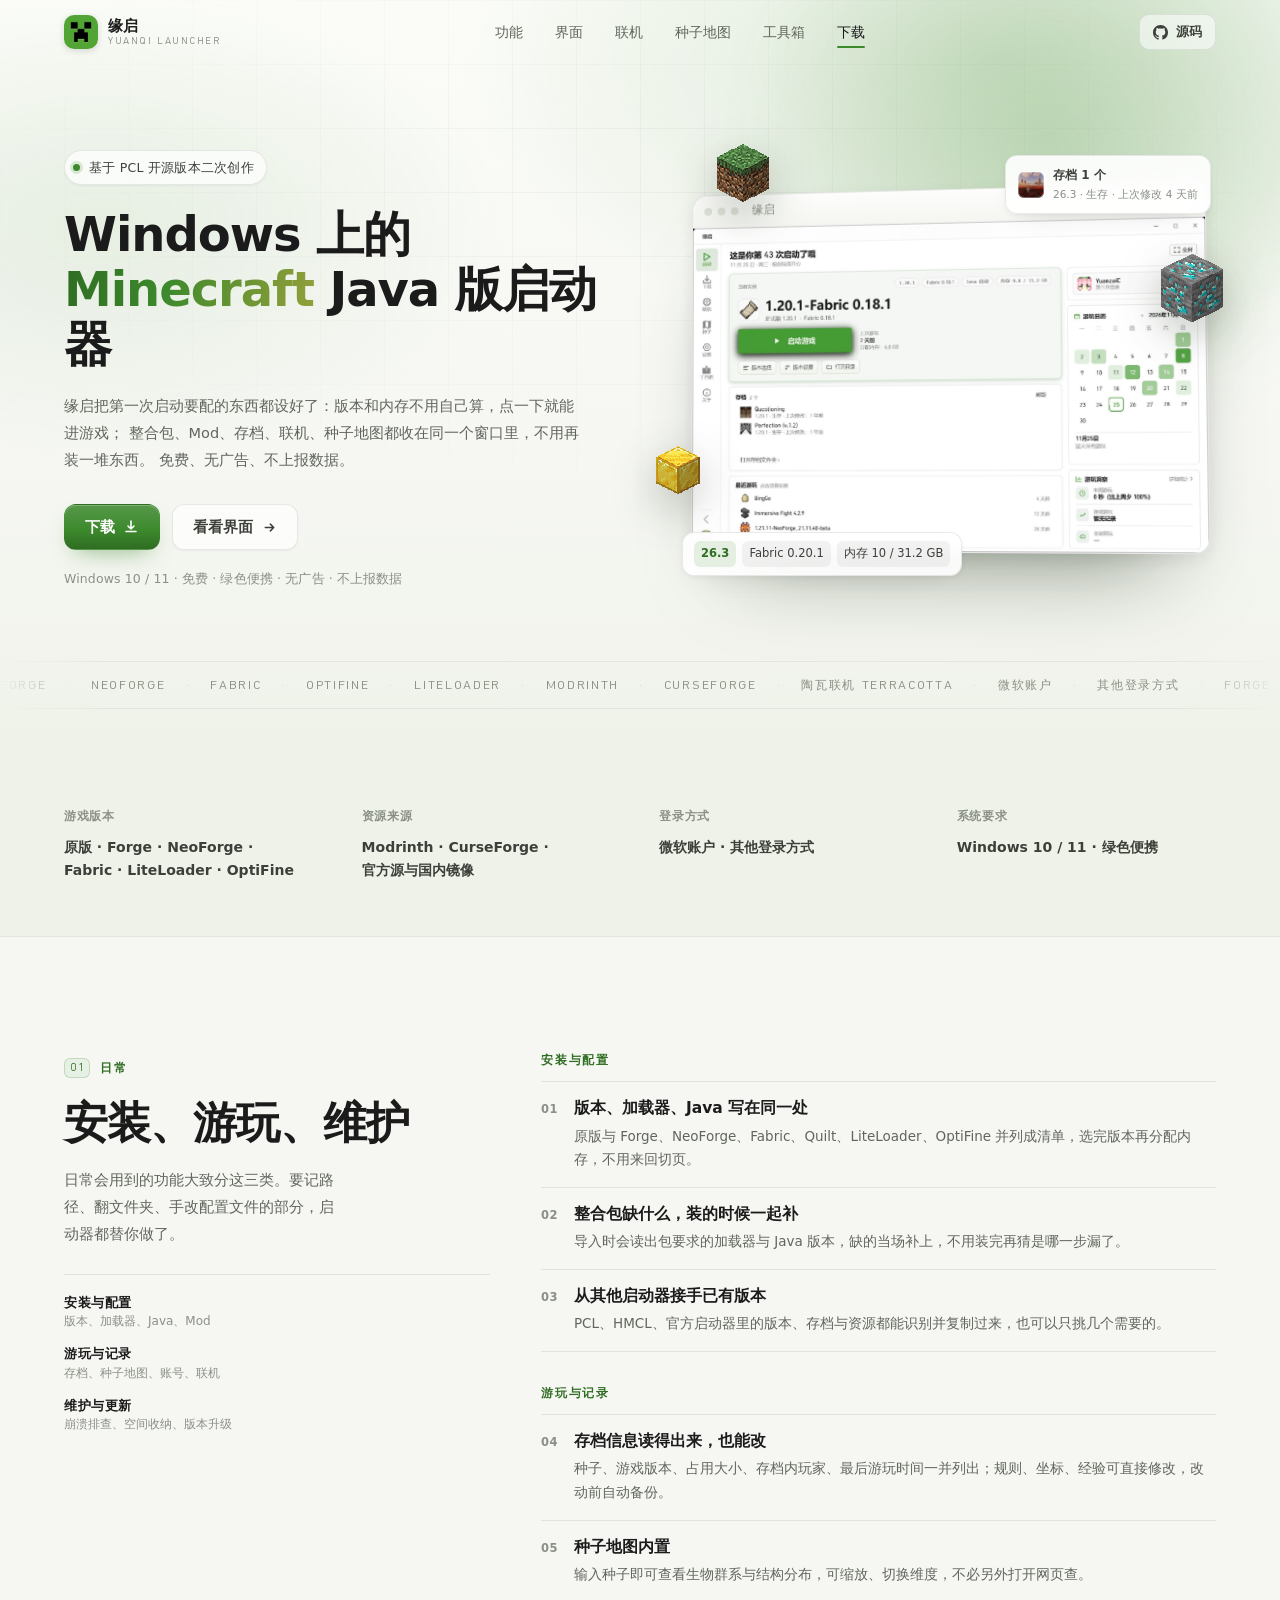
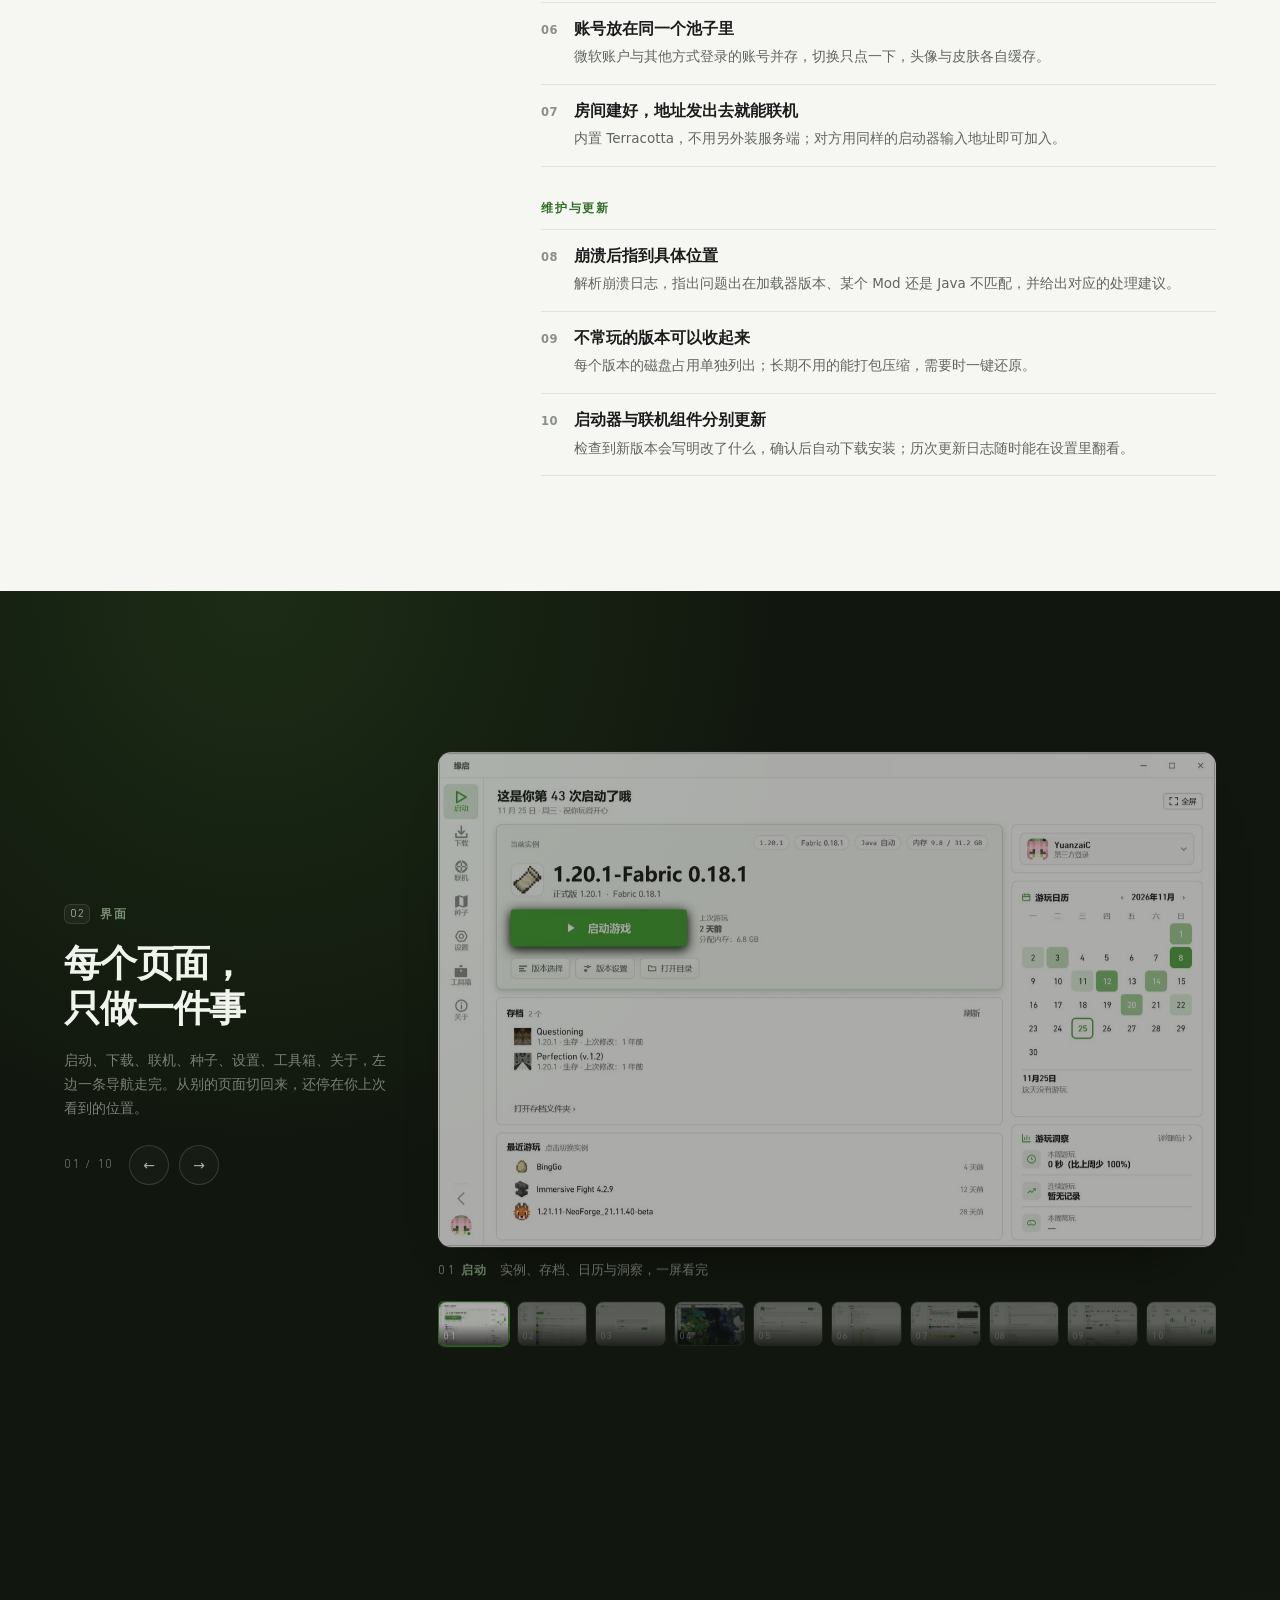
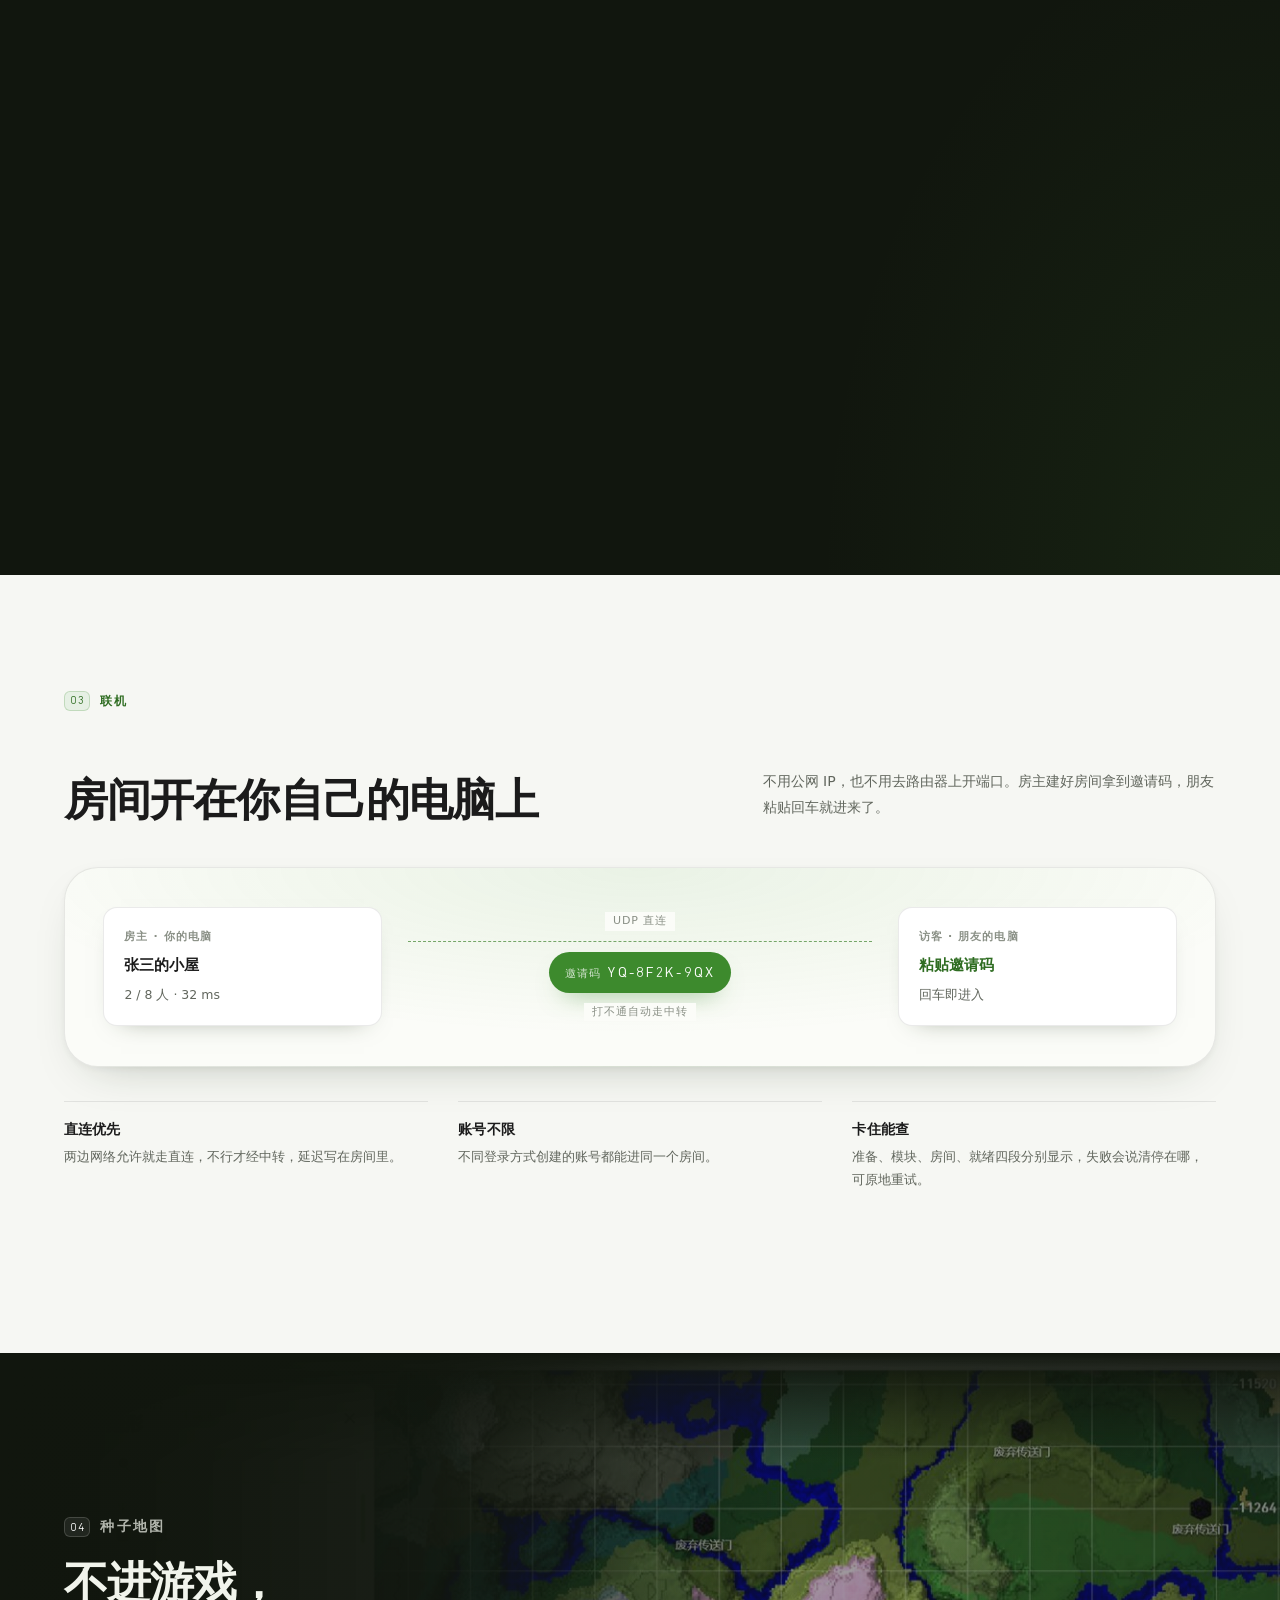
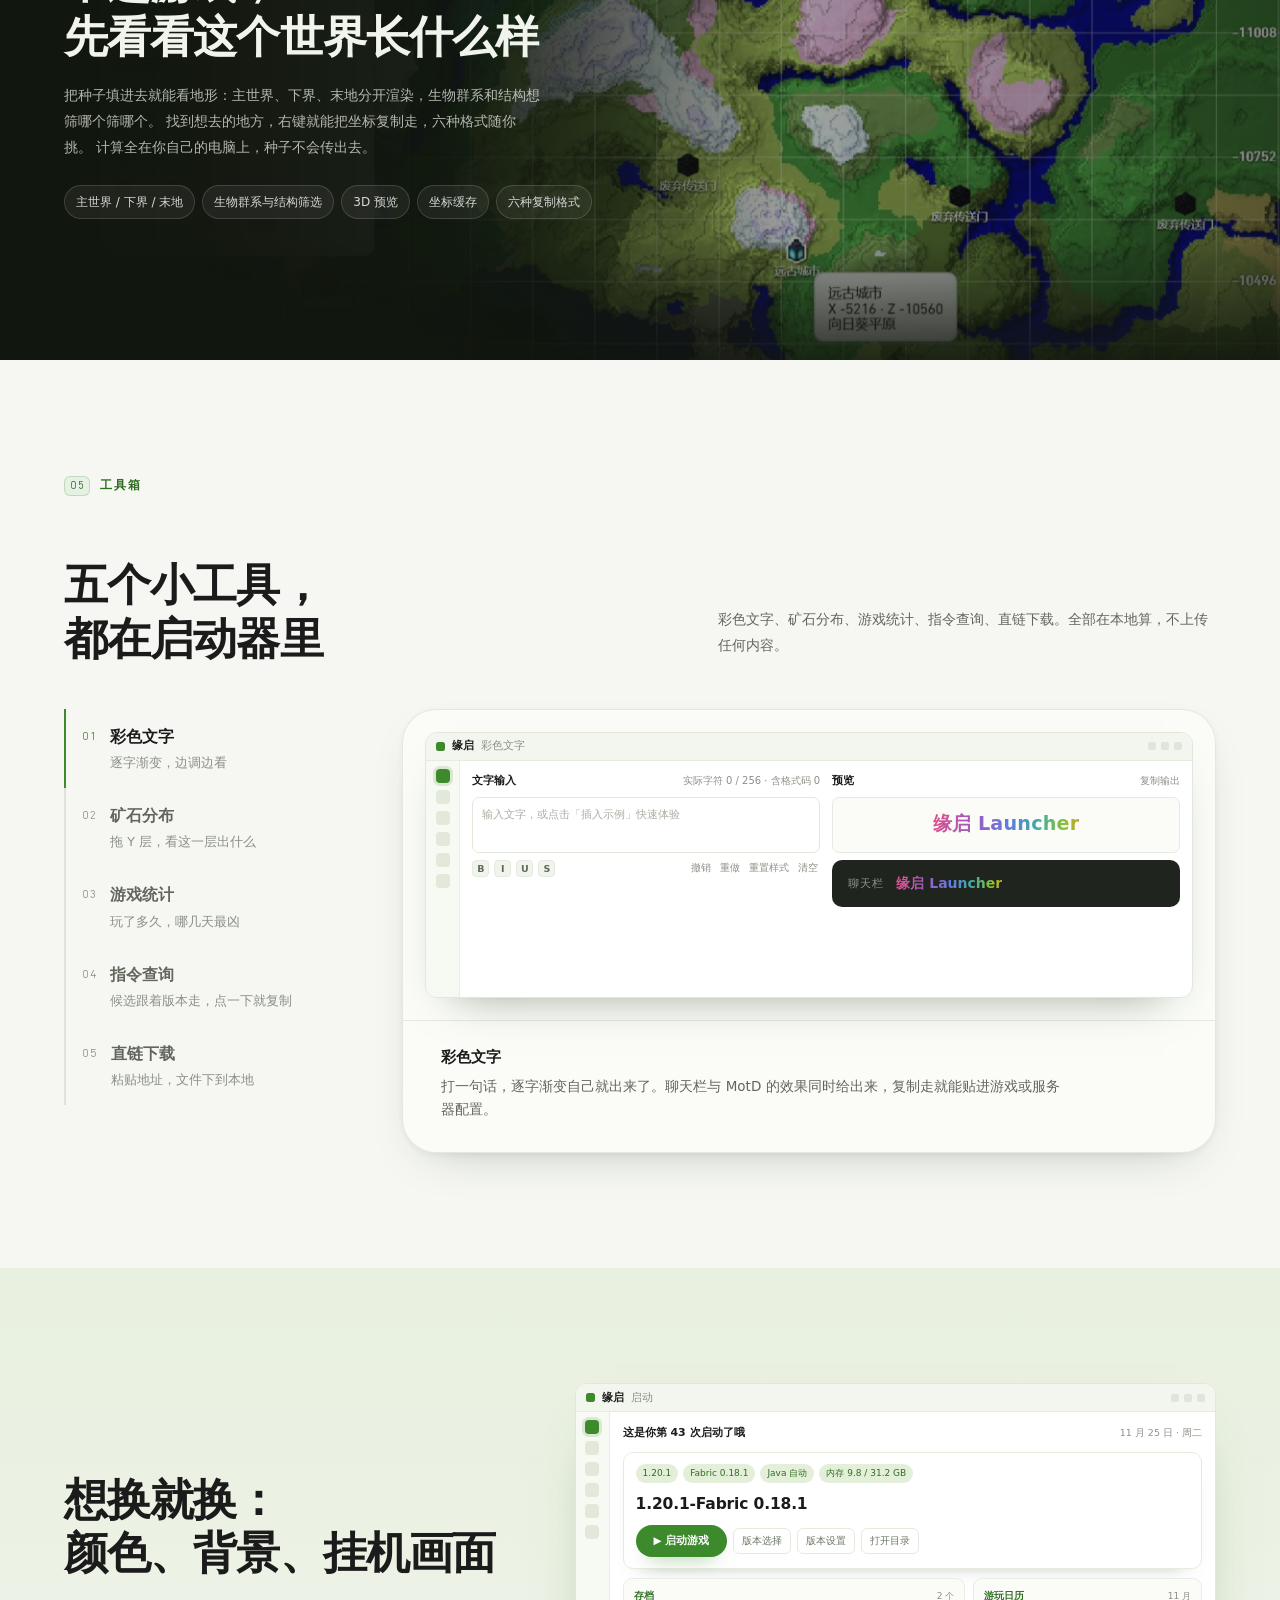
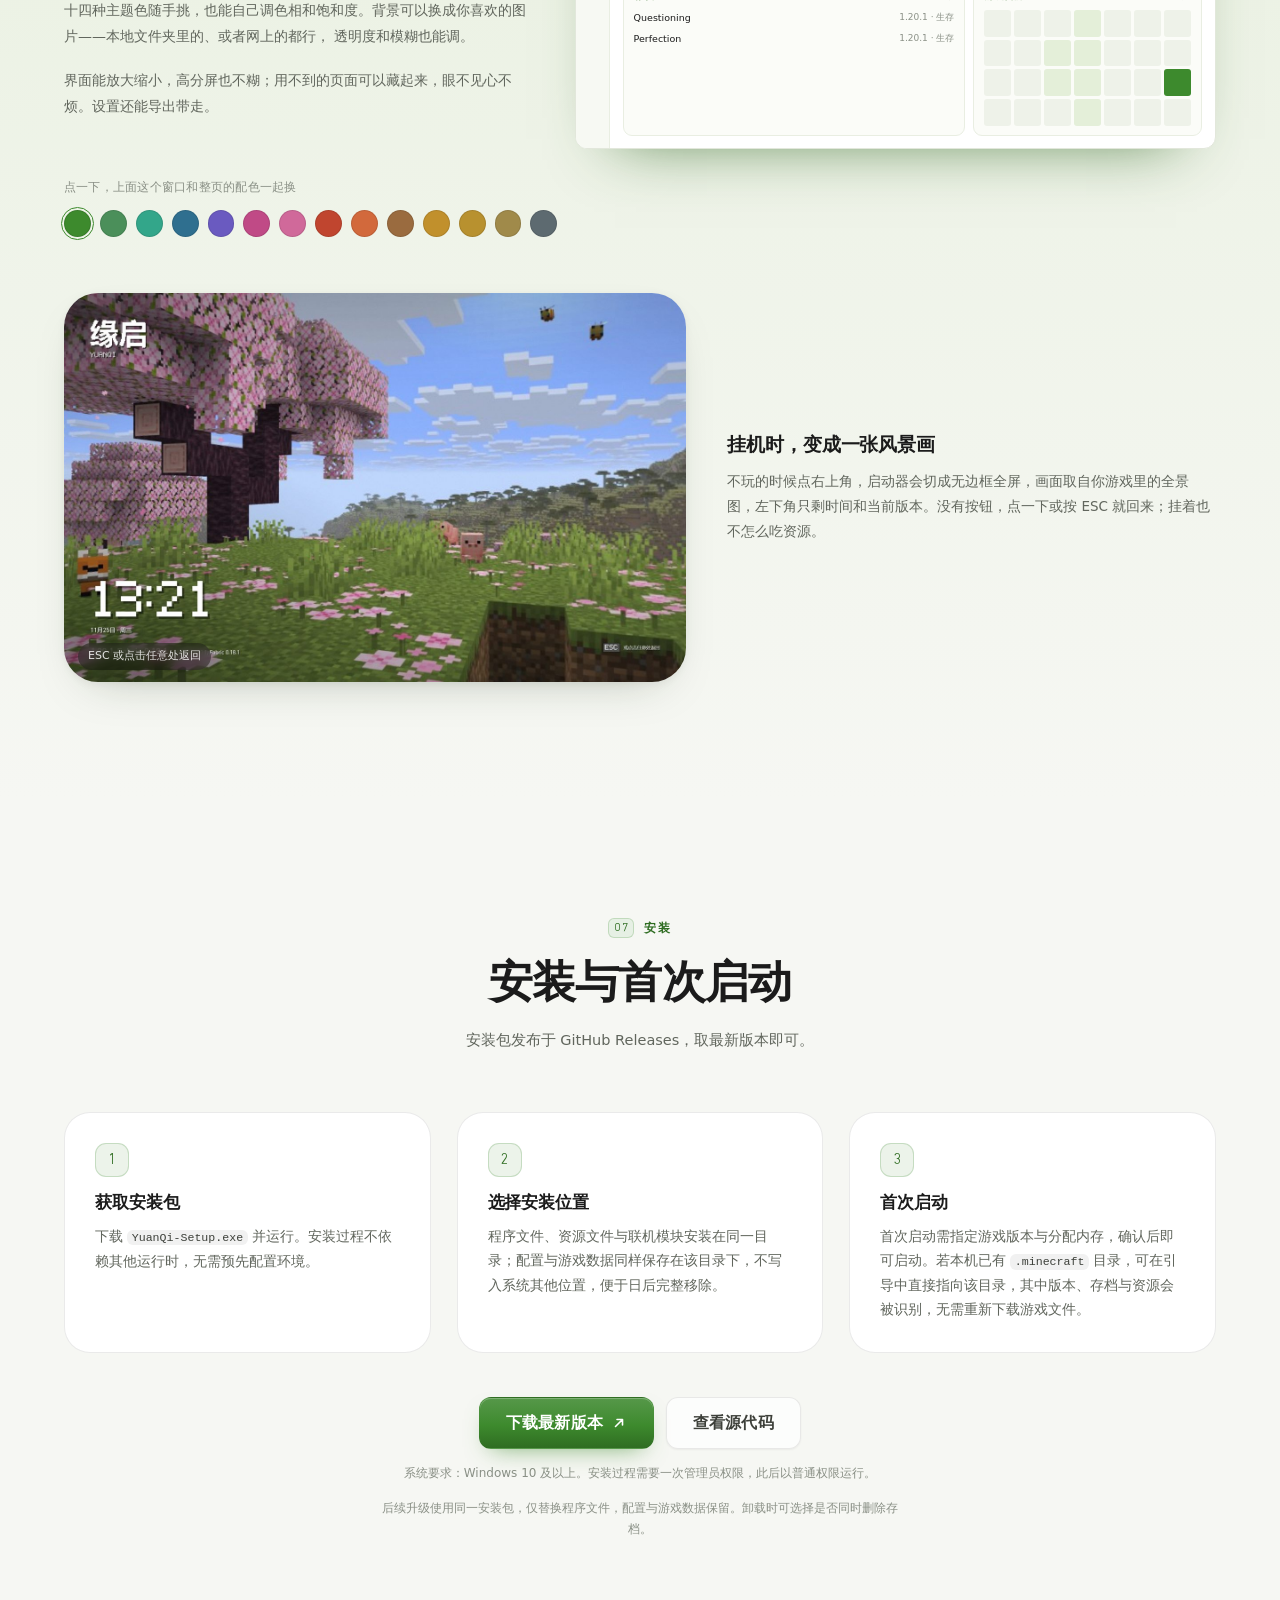
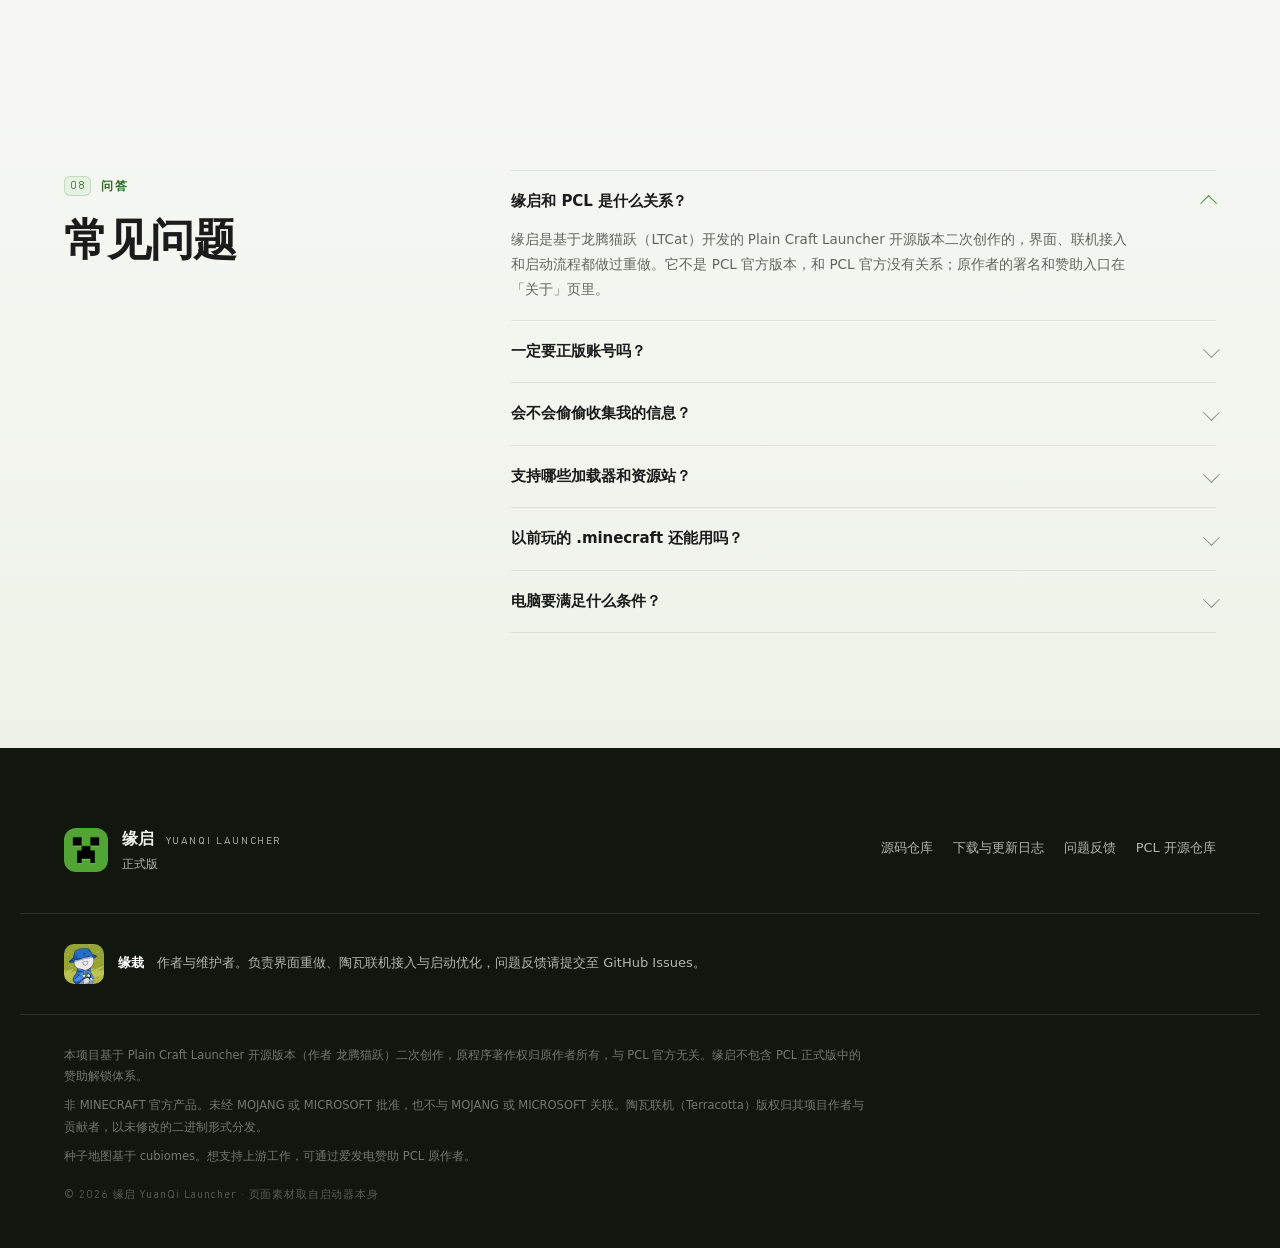
==== commit 0b9acaed: "??:????????????????" ====
--- a/index.html
+++ b/index.html
@@ -136,10 +136,10 @@
     <div class="ticker__track">
       <span>Forge</span><b>·</b><span>NeoForge</span><b>·</b><span>Fabric</span><b>·</b><span>OptiFine</span><b>·</b><span>LiteLoader</span><b>·</b>
       <span>Modrinth</span><b>·</b><span>CurseForge</span><b>·</b><span>陶瓦联机 Terracotta</span><b>·</b>
-      <span>微软登录</span><b>·</b><span>外置登录</span><b>·</b><span>离线登录</span><b>·</b>
+      <span>微软账户</span><b>·</b><span>其他登录方式</span><b>·</b>
       <span>Forge</span><b>·</b><span>NeoForge</span><b>·</b><span>Fabric</span><b>·</b><span>OptiFine</span><b>·</b><span>LiteLoader</span><b>·</b>
       <span>Modrinth</span><b>·</b><span>CurseForge</span><b>·</b><span>陶瓦联机 Terracotta</span><b>·</b>
-      <span>微软登录</span><b>·</b><span>外置登录</span><b>·</b><span>离线登录</span><b>·</b>
+      <span>微软账户</span><b>·</b><span>其他登录方式</span><b>·</b>
     </div>
   </div>
 </section>
@@ -157,7 +157,7 @@
     </div>
     <div class="spec reveal" style="--d:.12s">
       <span class="spec__k">登录方式</span>
-      <span class="spec__v"><span>微软账户</span>&nbsp;· <span>外置登录</span>&nbsp;· <span>离线账户</span></span>
+      <span class="spec__v"><span>微软账户</span>&nbsp;· <span>其他登录方式</span></span>
     </div>
     <div class="spec reveal" style="--d:.18s">
       <span class="spec__k">系统要求</span>
@@ -228,7 +228,7 @@
           <span class="daily__no">06</span>
           <div>
             <h4>账号放在同一个池子里</h4>
-            <p>微软正版、外置登录与离线账号并存，切换只点一下，头像与皮肤各自缓存。</p>
+            <p>微软账户与其他方式登录的账号并存，切换只点一下，头像与皮肤各自缓存。</p>
           </div>
         </div>
         <div class="daily__row">
@@ -267,83 +267,83 @@
     </div>
   </div>
 </section>
-<!-- ============ 02 界面画廊 ============ -->
-<section class="gallery" id="gallery">
-  <div class="gallery__pin" id="galleryPin">
-    <div class="gallery__sticky">
-      <div class="container gallery__inner">
-    <div class="gallery__aside">
-      <p class="kicker kicker--light reveal"><i>02</i>界面</p>
-      <h2 class="reveal" style="--d:.05s">每个页面，<br>只做一件事</h2>
-      <p class="reveal" style="--d:.1s">启动、下载、联机、种子、设置、工具箱、关于，左边一条导航走完。从别的页面切回来，还停在你上次看到的位置。</p>
-      <div class="gallery__tools reveal" style="--d:.15s">
-        <span class="gallery__count" id="galleryCount">01 / 10</span>
-        <button class="gallery__btn" id="galleryPrev" type="button" aria-label="上一张截图">&#8592;</button>
-        <button class="gallery__btn" id="galleryNext" type="button" aria-label="下一张截图">&#8594;</button>
-      </div>
-    </div>
-
-    <div class="gallery__main">
-      <div class="gallery__stage" id="galleryStage" tabindex="0" aria-label="界面截图">
-        <figure class="shot is-active">
-          <div class="frame"><img src="assets/img/shot-home.jpg" alt="启动页：当前实例、存档、游玩日历、游玩洞察" width="1400" height="889" loading="eager"></div>
-          <figcaption><b>01 启动</b><span>实例、存档、日历与洞察，一屏看完</span></figcaption>
-        </figure>
-        <figure class="shot">
-          <div class="frame"><img src="assets/img/shot-download.jpg" alt="下载页：原版游戏与社区资源" width="1400" height="889" loading="lazy"></div>
-          <figcaption><b>02 下载</b><span>社区资源搜索：下载量、更新时间与来源站</span></figcaption>
-        </figure>
-        <figure class="shot">
-          <div class="frame"><img src="assets/img/shot-link.jpg" alt="联机页：创建房间与加入房间" width="1400" height="889" loading="lazy"></div>
-          <figcaption><b>03 联机</b><span>建房或凭邀请码加入</span></figcaption>
-        </figure>
-        <figure class="shot">
-          <div class="frame"><img src="assets/img/shot-seedmap.jpg" alt="种子地图：主世界地形与结构标记" width="1400" height="889" loading="lazy"></div>
-          <figcaption><b>04 种子地图</b><span>本地渲染，地形结构随你筛</span></figcaption>
-        </figure>
-        <figure class="shot">
-          <div class="frame"><img src="assets/img/shot-save.jpg" alt="存档概览：种子、版本、大小、玩家" width="1400" height="889" loading="lazy"></div>
-          <figcaption><b>05 存档 · 概览</b><span>种子、版本、大小、玩家与所在目录</span></figcaption>
-        </figure>
-        <figure class="shot">
-          <div class="frame"><img src="assets/img/shot-save-world.jpg" alt="版本管理：可安装版本与已归档版本" width="1400" height="889" loading="lazy"></div>
-          <figcaption><b>06 版本管理</b><span>可安装与已归档分开列，占用一目了然</span></figcaption>
-        </figure>
-        <figure class="shot">
-          <div class="frame"><img src="assets/img/shot-colortext.jpg" alt="彩色文字生成器：渐变、颜色、实时预览" width="1400" height="889" loading="lazy"></div>
-          <figcaption><b>07 彩色文字</b><span>边调边看，直接复制</span></figcaption>
-        </figure>
-        <figure class="shot">
-          <div class="frame"><img src="assets/img/shot-command.jpg" alt="指令查询：组件候选与示例" width="1400" height="889" loading="lazy"></div>
-          <figcaption><b>08 指令查询</b><span>候选列在下面，点一下就填</span></figcaption>
-        </figure>
-        <figure class="shot">
-          <div class="frame"><img src="assets/img/shot-ore.jpg" alt="矿石分布：按 Y 层给出挖掘建议" width="1400" height="889" loading="lazy"></div>
-          <figcaption><b>09 矿石分布</b><span>按 Y 层看矿，挖之前先算</span></figcaption>
-        </figure>
-        <figure class="shot">
-          <div class="frame"><img src="assets/img/shot-stats.jpg" alt="游戏统计：总时长、每日曲线与时段分布" width="1400" height="889" loading="lazy"></div>
-          <figcaption><b>10 游戏统计</b><span>这个月玩了多久，一目了然</span></figcaption>
-        </figure>
-      </div>
-      <div class="gallery__thumbs" id="galleryThumbs" role="tablist" aria-label="切换截图">
-        <button class="thumb is-active" type="button" role="tab" aria-label="01 启动"><img src="assets/img/shot-home.jpg" alt="" loading="lazy"><span>01</span></button>
-        <button class="thumb" type="button" role="tab" aria-label="02 下载"><img src="assets/img/shot-download.jpg" alt="" loading="lazy"><span>02</span></button>
-        <button class="thumb" type="button" role="tab" aria-label="03 联机"><img src="assets/img/shot-link.jpg" alt="" loading="lazy"><span>03</span></button>
-        <button class="thumb" type="button" role="tab" aria-label="04 种子地图"><img src="assets/img/shot-seedmap.jpg" alt="" loading="lazy"><span>04</span></button>
-        <button class="thumb" type="button" role="tab" aria-label="05 存档 · 概览"><img src="assets/img/shot-save.jpg" alt="" loading="lazy"><span>05</span></button>
-        <button class="thumb" type="button" role="tab" aria-label="06 版本管理"><img src="assets/img/shot-save-world.jpg" alt="" loading="lazy"><span>06</span></button>
-        <button class="thumb" type="button" role="tab" aria-label="07 彩色文字"><img src="assets/img/shot-colortext.jpg" alt="" loading="lazy"><span>07</span></button>
-        <button class="thumb" type="button" role="tab" aria-label="08 指令查询"><img src="assets/img/shot-command.jpg" alt="" loading="lazy"><span>08</span></button>
-        <button class="thumb" type="button" role="tab" aria-label="09 矿石分布"><img src="assets/img/shot-ore.jpg" alt="" loading="lazy"><span>09</span></button>
-        <button class="thumb" type="button" role="tab" aria-label="10 游戏统计"><img src="assets/img/shot-stats.jpg" alt="" loading="lazy"><span>10</span></button>
-      </div>
-    </div>
-  </div>
-    </div>
-  </div>
-</section>
-
+<!-- ============ 02 界面画廊 ============ -->
+<section class="gallery" id="gallery">
+  <div class="gallery__pin" id="galleryPin">
+    <div class="gallery__sticky">
+      <div class="container gallery__inner">
+    <div class="gallery__aside">
+      <p class="kicker kicker--light reveal"><i>02</i>界面</p>
+      <h2 class="reveal" style="--d:.05s">每个页面，<br>只做一件事</h2>
+      <p class="reveal" style="--d:.1s">启动、下载、联机、种子、设置、工具箱、关于，左边一条导航走完。从别的页面切回来，还停在你上次看到的位置。</p>
+      <div class="gallery__tools reveal" style="--d:.15s">
+        <span class="gallery__count" id="galleryCount">01 / 10</span>
+        <button class="gallery__btn" id="galleryPrev" type="button" aria-label="上一张截图">&#8592;</button>
+        <button class="gallery__btn" id="galleryNext" type="button" aria-label="下一张截图">&#8594;</button>
+      </div>
+    </div>
+
+    <div class="gallery__main">
+      <div class="gallery__stage" id="galleryStage" tabindex="0" aria-label="界面截图">
+        <figure class="shot is-active">
+          <div class="frame"><img src="assets/img/shot-home.jpg" alt="启动页：当前实例、存档、游玩日历、游玩洞察" width="1400" height="889" loading="eager"></div>
+          <figcaption><b>01 启动</b><span>实例、存档、日历与洞察，一屏看完</span></figcaption>
+        </figure>
+        <figure class="shot">
+          <div class="frame"><img src="assets/img/shot-download.jpg" alt="下载页：原版游戏与社区资源" width="1400" height="889" loading="lazy"></div>
+          <figcaption><b>02 下载</b><span>社区资源搜索：下载量、更新时间与来源站</span></figcaption>
+        </figure>
+        <figure class="shot">
+          <div class="frame"><img src="assets/img/shot-link.jpg" alt="联机页：创建房间与加入房间" width="1400" height="889" loading="lazy"></div>
+          <figcaption><b>03 联机</b><span>建房或凭邀请码加入</span></figcaption>
+        </figure>
+        <figure class="shot">
+          <div class="frame"><img src="assets/img/shot-seedmap.jpg" alt="种子地图：主世界地形与结构标记" width="1400" height="889" loading="lazy"></div>
+          <figcaption><b>04 种子地图</b><span>本地渲染，地形结构随你筛</span></figcaption>
+        </figure>
+        <figure class="shot">
+          <div class="frame"><img src="assets/img/shot-save.jpg" alt="存档概览：种子、版本、大小、玩家" width="1400" height="889" loading="lazy"></div>
+          <figcaption><b>05 存档 · 概览</b><span>种子、版本、大小、玩家与所在目录</span></figcaption>
+        </figure>
+        <figure class="shot">
+          <div class="frame"><img src="assets/img/shot-save-world.jpg" alt="版本管理：可安装版本与已归档版本" width="1400" height="889" loading="lazy"></div>
+          <figcaption><b>06 版本管理</b><span>可安装与已归档分开列，占用一目了然</span></figcaption>
+        </figure>
+        <figure class="shot">
+          <div class="frame"><img src="assets/img/shot-colortext.jpg" alt="彩色文字生成器：渐变、颜色、实时预览" width="1400" height="889" loading="lazy"></div>
+          <figcaption><b>07 彩色文字</b><span>边调边看，直接复制</span></figcaption>
+        </figure>
+        <figure class="shot">
+          <div class="frame"><img src="assets/img/shot-command.jpg" alt="指令查询：组件候选与示例" width="1400" height="889" loading="lazy"></div>
+          <figcaption><b>08 指令查询</b><span>候选列在下面，点一下就填</span></figcaption>
+        </figure>
+        <figure class="shot">
+          <div class="frame"><img src="assets/img/shot-ore.jpg" alt="矿石分布：按 Y 层给出挖掘建议" width="1400" height="889" loading="lazy"></div>
+          <figcaption><b>09 矿石分布</b><span>按 Y 层看矿，挖之前先算</span></figcaption>
+        </figure>
+        <figure class="shot">
+          <div class="frame"><img src="assets/img/shot-stats.jpg" alt="游戏统计：总时长、每日曲线与时段分布" width="1400" height="889" loading="lazy"></div>
+          <figcaption><b>10 游戏统计</b><span>这个月玩了多久，一目了然</span></figcaption>
+        </figure>
+      </div>
+      <div class="gallery__thumbs" id="galleryThumbs" role="tablist" aria-label="切换截图">
+        <button class="thumb is-active" type="button" role="tab" aria-label="01 启动"><img src="assets/img/shot-home.jpg" alt="" loading="lazy"><span>01</span></button>
+        <button class="thumb" type="button" role="tab" aria-label="02 下载"><img src="assets/img/shot-download.jpg" alt="" loading="lazy"><span>02</span></button>
+        <button class="thumb" type="button" role="tab" aria-label="03 联机"><img src="assets/img/shot-link.jpg" alt="" loading="lazy"><span>03</span></button>
+        <button class="thumb" type="button" role="tab" aria-label="04 种子地图"><img src="assets/img/shot-seedmap.jpg" alt="" loading="lazy"><span>04</span></button>
+        <button class="thumb" type="button" role="tab" aria-label="05 存档 · 概览"><img src="assets/img/shot-save.jpg" alt="" loading="lazy"><span>05</span></button>
+        <button class="thumb" type="button" role="tab" aria-label="06 版本管理"><img src="assets/img/shot-save-world.jpg" alt="" loading="lazy"><span>06</span></button>
+        <button class="thumb" type="button" role="tab" aria-label="07 彩色文字"><img src="assets/img/shot-colortext.jpg" alt="" loading="lazy"><span>07</span></button>
+        <button class="thumb" type="button" role="tab" aria-label="08 指令查询"><img src="assets/img/shot-command.jpg" alt="" loading="lazy"><span>08</span></button>
+        <button class="thumb" type="button" role="tab" aria-label="09 矿石分布"><img src="assets/img/shot-ore.jpg" alt="" loading="lazy"><span>09</span></button>
+        <button class="thumb" type="button" role="tab" aria-label="10 游戏统计"><img src="assets/img/shot-stats.jpg" alt="" loading="lazy"><span>10</span></button>
+      </div>
+    </div>
+  </div>
+    </div>
+  </div>
+</section>
+
 <!-- ============ 03 联机 ============ -->
 <section class="section link" id="link">
   <div class="container">
@@ -376,7 +376,7 @@
 
     <ul class="link__facts reveal" style="--d:.2s">
       <li><b>直连优先</b>两边网络允许就走直连，不行才经中转，延迟写在房间里。</li>
-      <li><b>账号不限</b>正版、离线、第三方登录都能进同一个房间。</li>
+      <li><b>账号不限</b>不同登录方式创建的账号都能进同一个房间。</li>
       <li><b>卡住能查</b>准备、模块、房间、就绪四段分别显示，失败会说清停在哪，可原地重试。</li>
     </ul>
 
@@ -719,7 +719,7 @@
       </details>
       <details class="reveal" style="--d:.04s">
         <summary>一定要正版账号吗？</summary>
-        <p>不一定。微软账户会走正版验证；也可以用外置登录（Authlib-Injector 服务器）或者离线账户玩单人世界和自建服务器。启动器会提醒支持正版，但不会强制。</p>
+        <p>不一定。启动器支持微软账户登录，也兼容其他登录方式，具体以启动器内提供的为准。启动器会提示支持正版，但不会强制。</p>
       </details>
       <details class="reveal" style="--d:.08s">
         <summary>会不会偷偷收集我的信息？</summary>
